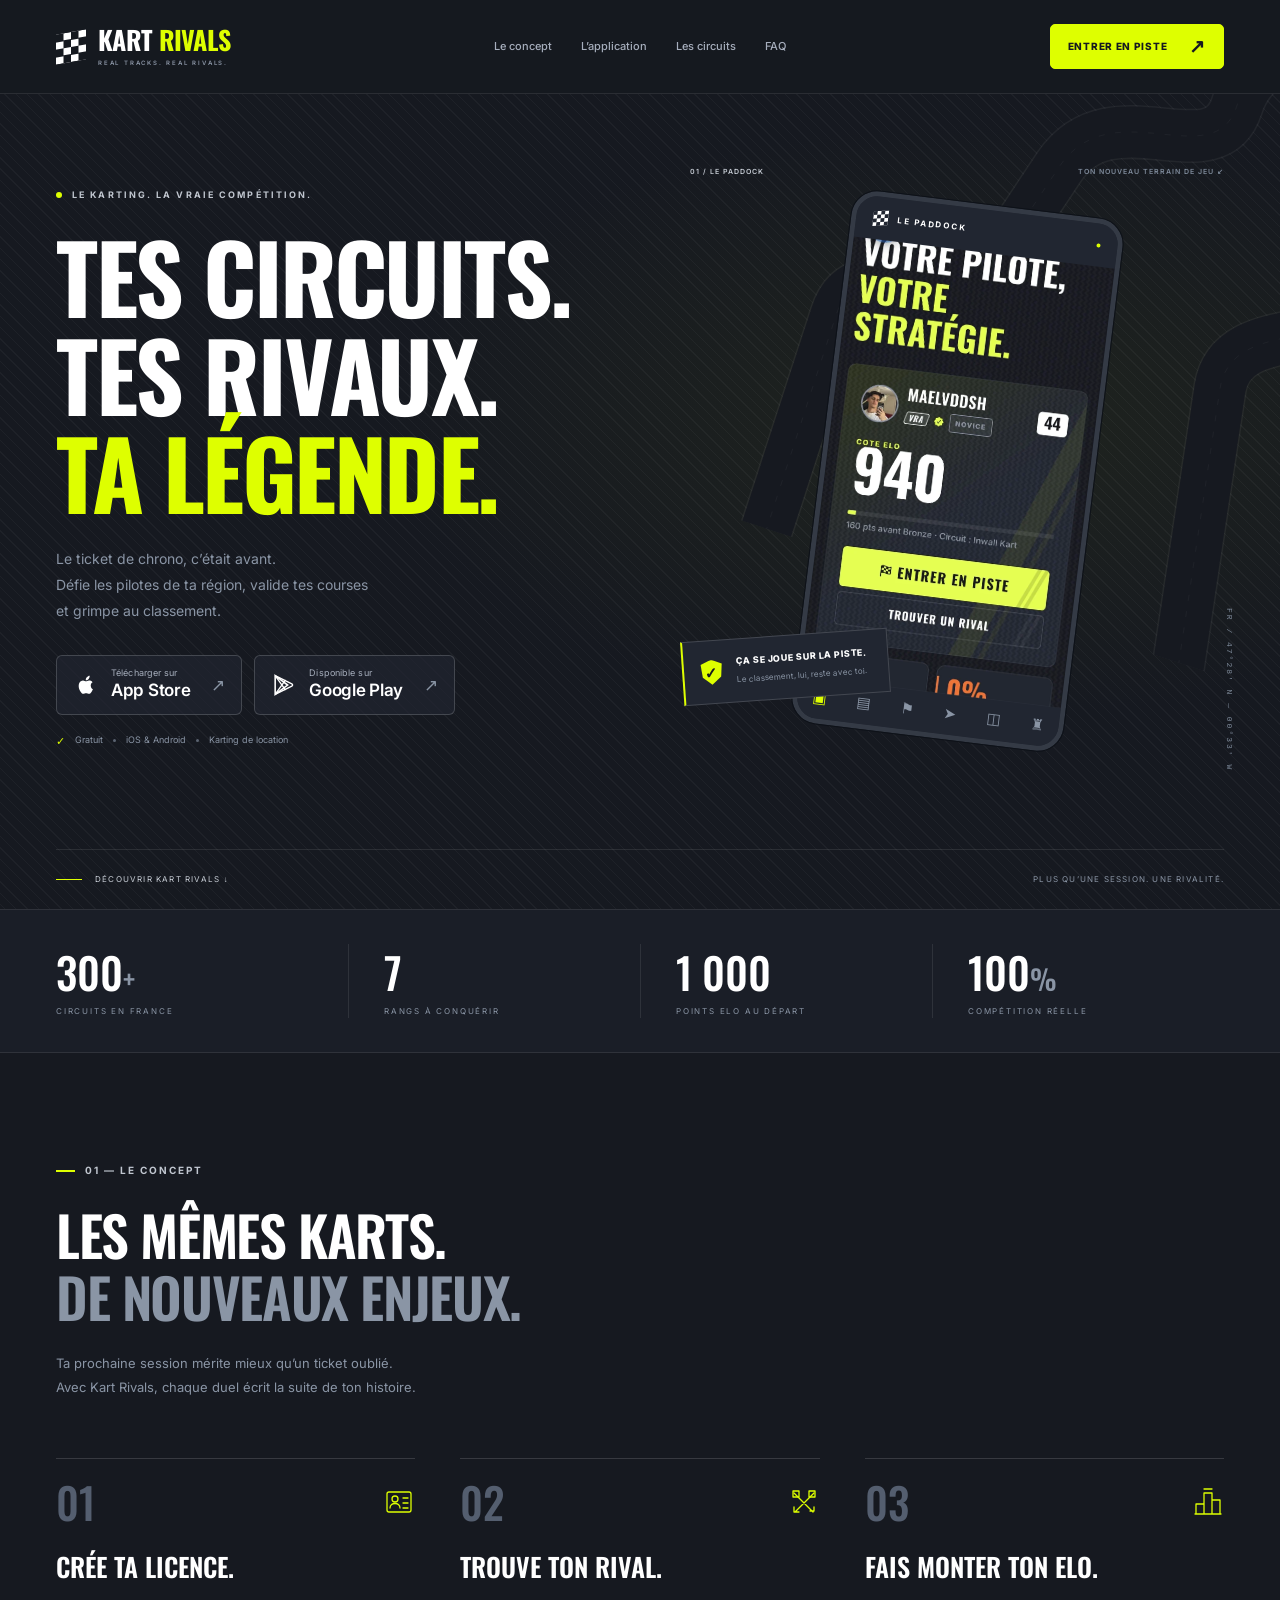
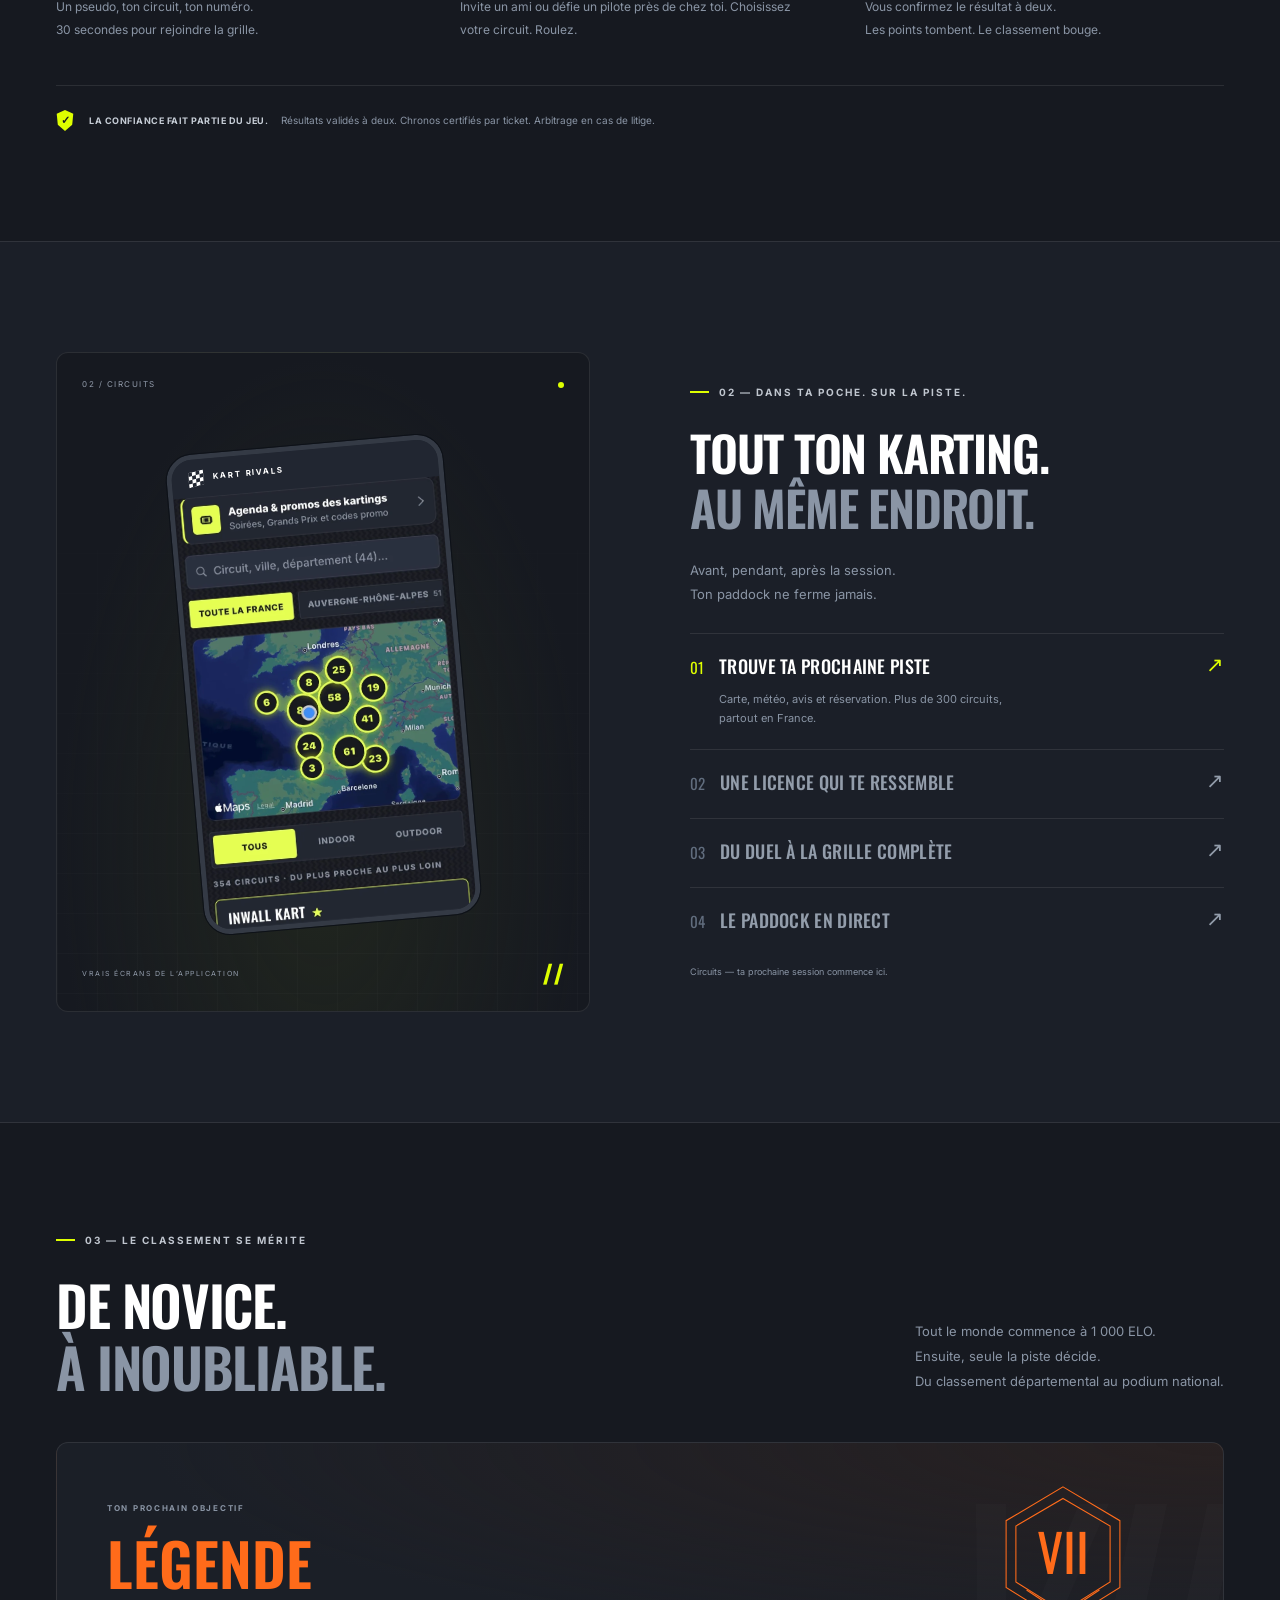
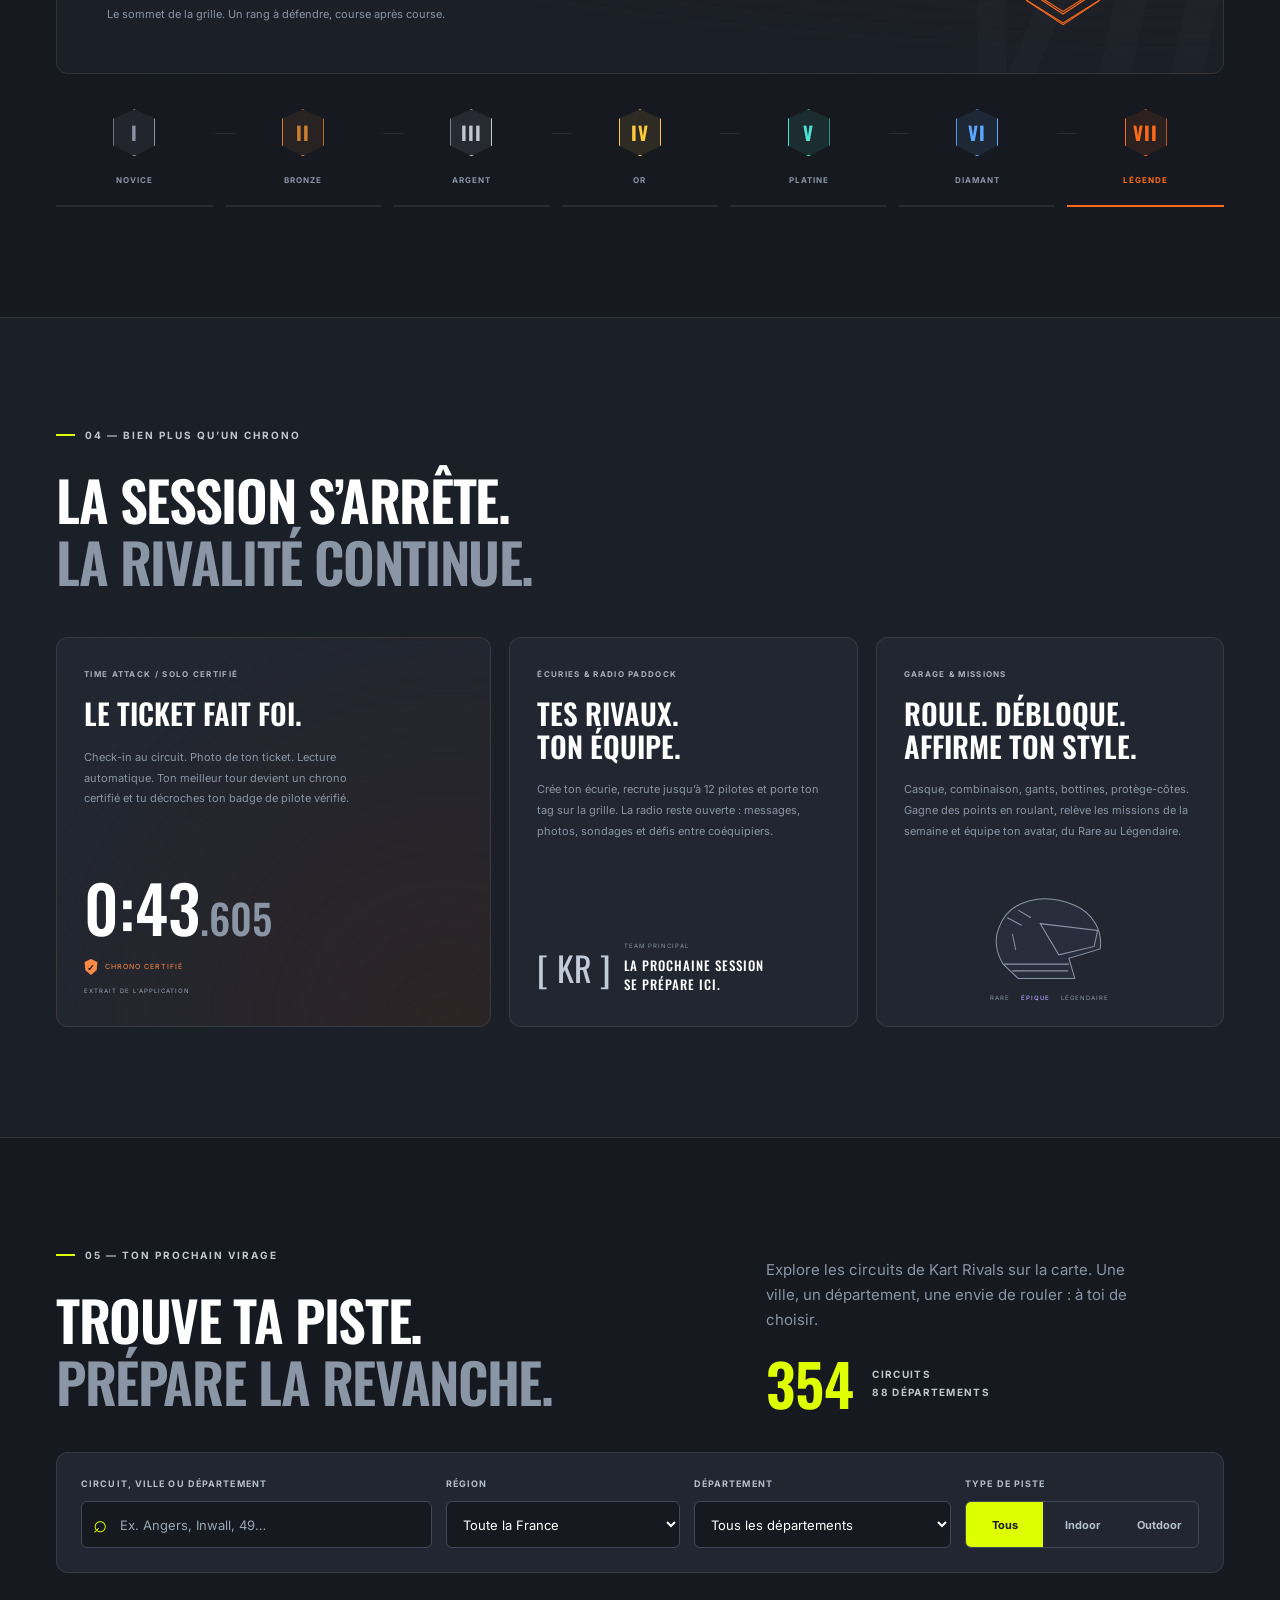
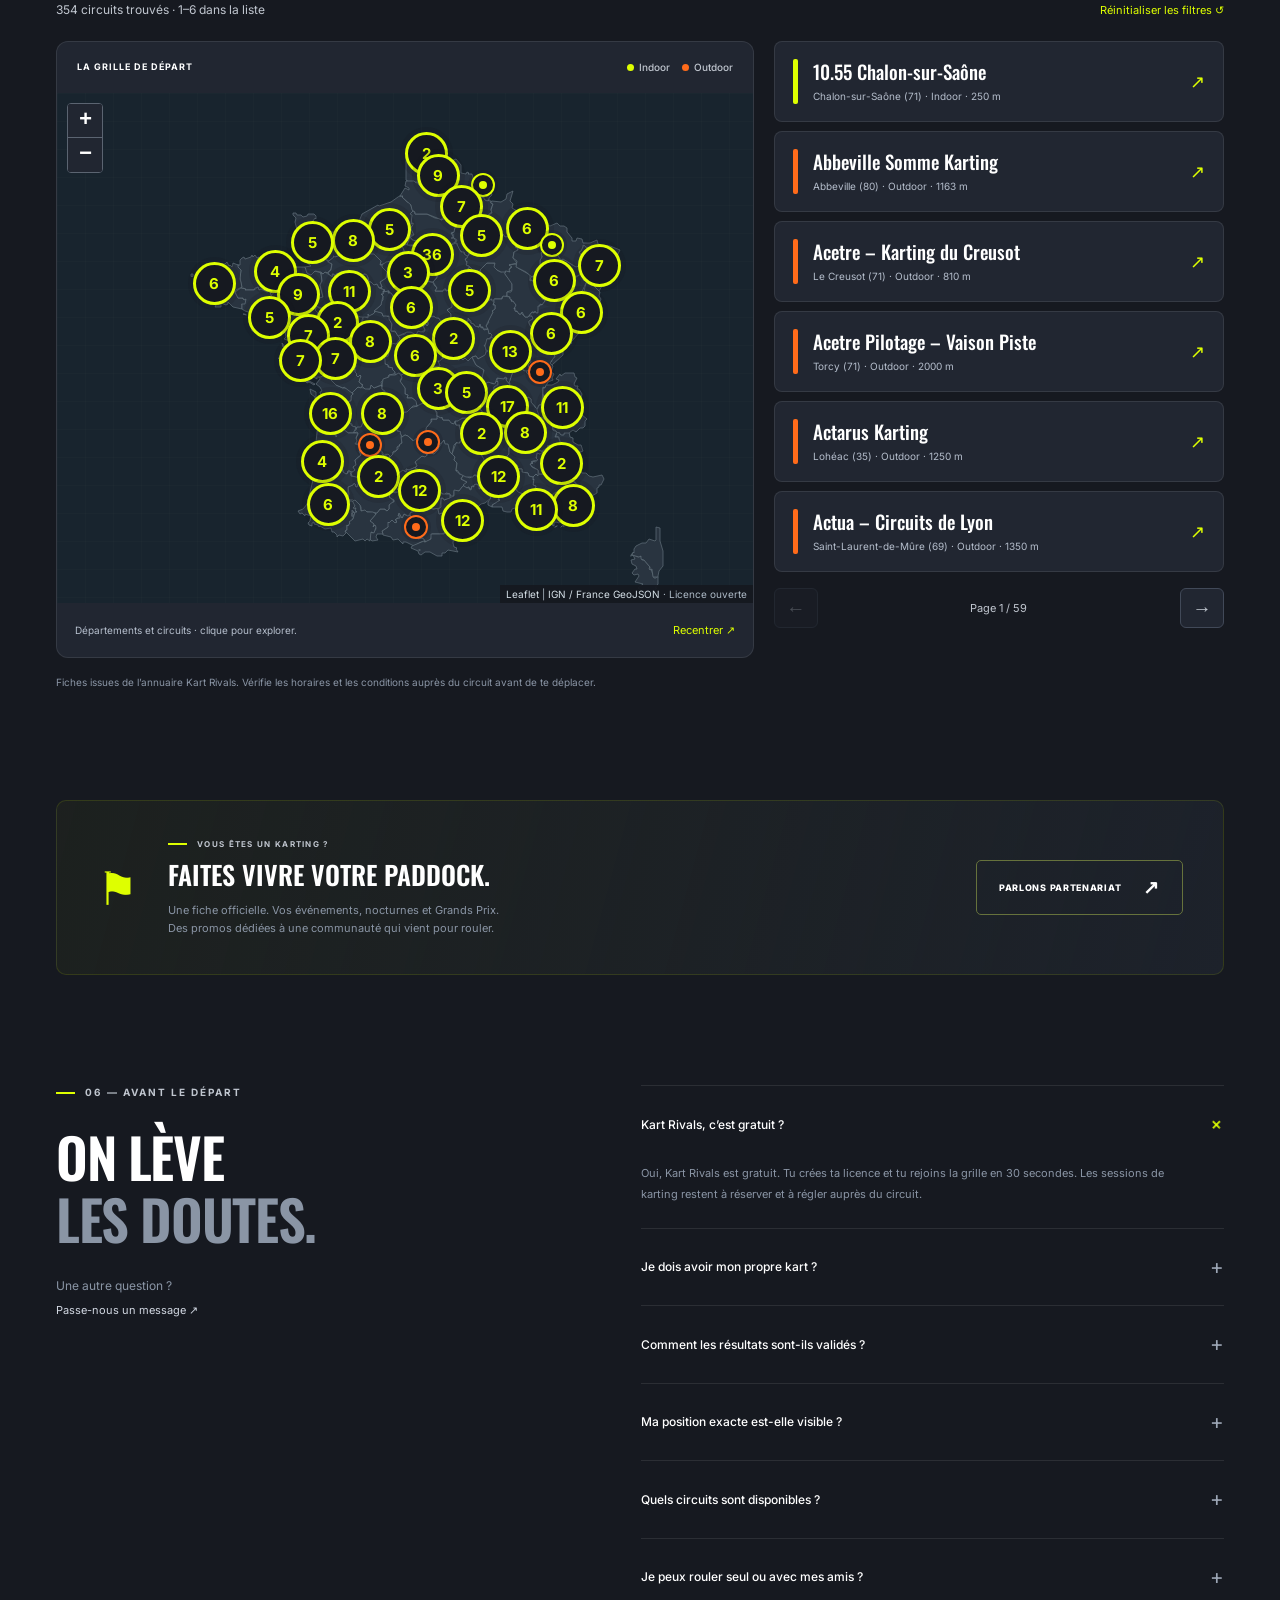
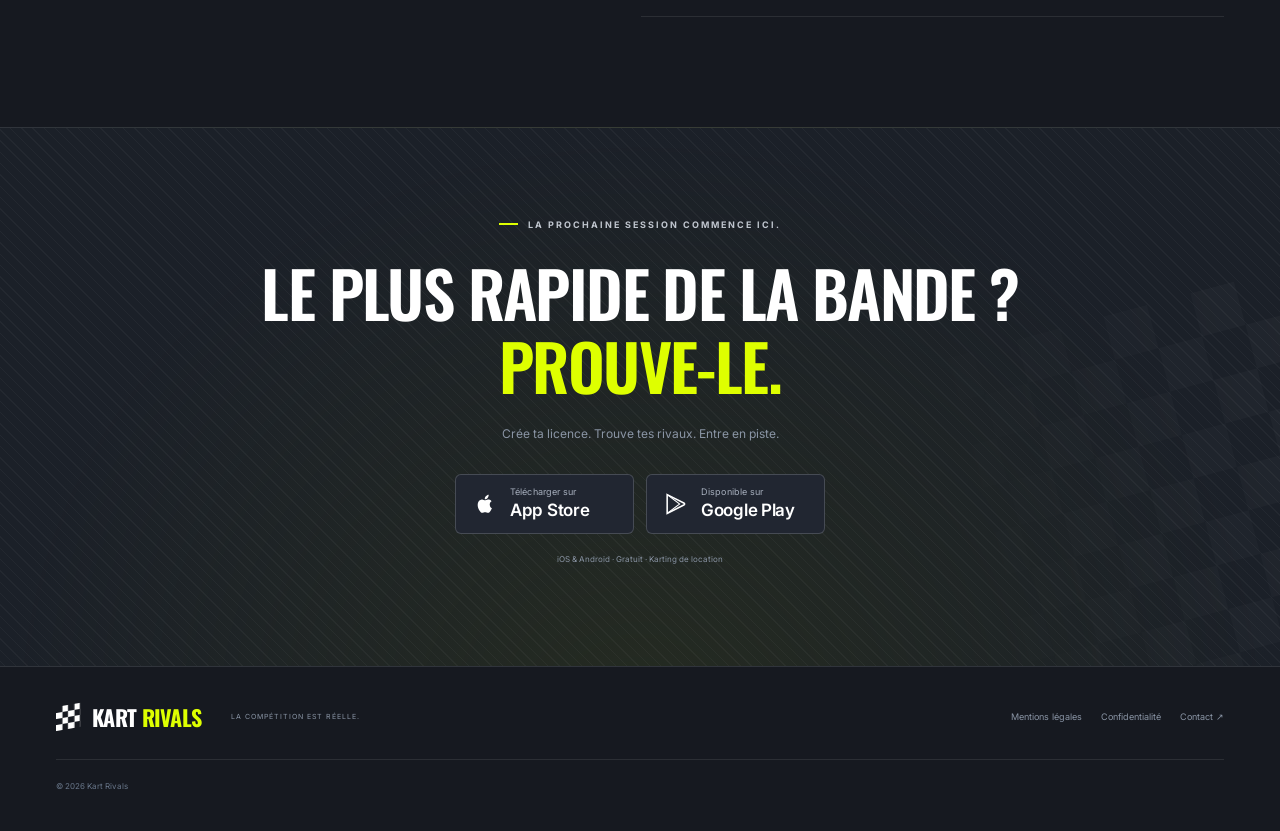
==== public/index.html @ 9b2b43a9 "Add searchable directory and interactive geographic map of 354 app circuits" ====
<!doctype html>
<html lang="fr">
<head>
  <meta charset="utf-8">
  <meta name="viewport" content="width=device-width,initial-scale=1">
  <meta name="theme-color" content="#161920">
  <title>Kart Rivals — Le karting se joue aussi au classement.</title>
  <meta name="description" content="Défie les pilotes de ta région, certifie tes chronos et grimpe au classement ELO. Découvre Kart Rivals, l’application des pilotes de karting amateurs.">
  <link rel="canonical" href="https://kartrivals.fr/">
  <meta property="og:type" content="website">
  <meta property="og:locale" content="fr_FR">
  <meta property="og:title" content="Kart Rivals — Fais compter chaque tour.">
  <meta property="og:description" content="Tes circuits. Tes rivaux. Ton classement. L’application des pilotes de karting amateurs.">
  <meta property="og:url" content="https://kartrivals.fr/">
  <meta property="og:image" content="https://kartrivals.fr/assets/social.jpg">
  <link rel="icon" href="assets/favicon.svg" type="image/svg+xml">
  <link rel="stylesheet" href="assets/style.css">
  <link rel="stylesheet" href="assets/vendor/leaflet.css">
  <link rel="stylesheet" href="assets/vendor/MarkerCluster.css">
  <link rel="stylesheet" href="assets/circuits.css">
  <script src="assets/config.js" defer></script>
  <script src="assets/app.js" defer></script>
  <script src="assets/vendor/leaflet.js" defer></script>
  <script src="assets/vendor/leaflet.markercluster.js" defer></script>
  <script src="assets/circuits-core.js" defer></script>
  <script src="assets/circuits.js" defer></script>
</head>
<body>
<a class="skip" href="#main">Aller au contenu</a>
<header class="header">
  <div class="wrap nav-wrap">
    <a class="brand" href="#" aria-label="Kart Rivals, accueil"><span class="checker" aria-hidden="true"></span><span>KART <b>RIVALS</b><small>REAL TRACKS. REAL RIVALS.</small></span></a>
    <nav class="nav" id="navigation" aria-label="Navigation principale"><a href="#concept">Le concept</a><a href="#application">L’application</a><a href="#circuits">Les circuits</a><a href="#faq">FAQ</a><a class="nav-mobile-download" href="#telecharger">Entrer en piste ↗</a></nav>
    <a class="button small header-cta" href="#telecharger">ENTRER EN PISTE <span aria-hidden="true">↗</span></a>
    <button class="menu-toggle" aria-expanded="false" aria-controls="navigation" aria-label="Ouvrir le menu"><span></span><span></span></button>
  </div>
</header>
<main id="main">
  <section class="hero" aria-labelledby="hero-title">
    <div class="hero-track" aria-hidden="true"><svg viewBox="0 0 1000 900" fill="none"><path d="M120 950V600c0-100 150-40 180-130l42-150c35-120 200-50 200-150 0-130 200-140 220-15l20 200c10 85-160 80-145 180l80 480" stroke="currentColor" stroke-width="72"/><path d="M120 950V600c0-100 150-40 180-130l42-150c35-120 200-50 200-150 0-130 200-140 220-15l20 200c10 85-160 80-145 180l80 480" stroke="#161920" stroke-width="68"/><path d="M120 950V600c0-100 150-40 180-130l42-150c35-120 200-50 200-150 0-130 200-140 220-15l20 200c10 85-160 80-145 180l80 480" stroke="currentColor" stroke-dasharray="8 14"/></svg></div>
    <div class="wrap hero-grid">
      <div class="hero-copy">
        <p class="eyebrow"><span class="live-dot"></span> LE KARTING. LA VRAIE COMPÉTITION.</p>
        <h1 id="hero-title">TES CIRCUITS.<br>TES RIVAUX.<br><span>TA LÉGENDE.</span></h1>
        <p class="hero-description">Le ticket de chrono, c’était avant.<br>Défie les pilotes de ta région, valide tes courses<br class="desktop-break"> et grimpe au classement.</p>
        <div class="store-row"><button class="store" data-store="apple"><svg viewBox="0 0 24 24" aria-hidden="true"><path d="M17 12.4c0-2 1.7-3 1.8-3.1-1-1.5-2.5-1.7-3.1-1.7-1.3-.2-2.5.8-3.2.8s-1.7-.8-2.8-.8c-1.5 0-2.8.9-3.5 2.2-1.5 2.6-.4 6.5 1.1 8.6.7 1 1.5 2.1 2.6 2.1 1-.1 1.4-.7 2.7-.7s1.6.7 2.8.6c1.1 0 1.8-1 2.5-2 .8-1.2 1.2-2.4 1.2-2.4-.1 0-2.1-.8-2.1-3.6ZM15 6.2c.6-.8 1.1-1.9 1-3-.9 0-2 .6-2.7 1.4-.6.7-1.2 1.8-1 2.9 1 .1 2-.5 2.7-1.3Z"/></svg><span><small>Télécharger sur</small><strong>App Store</strong></span><span class="store-arrow" aria-hidden="true">↗</span></button><button class="store" data-store="google"><svg viewBox="0 0 24 24" fill="none" aria-hidden="true"><path d="m4 3 12 9L4 21V3Z" stroke="currentColor" stroke-width="1.5"/><path d="m4 3 16 8c1 .5 1 1.5 0 2L4 21m0-18 10 14m-10 4 10-14" stroke="currentColor" stroke-width="1.3"/></svg><span><small>Disponible sur</small><strong>Google Play</strong></span><span class="store-arrow" aria-hidden="true">↗</span></button></div>
        <p class="hero-note"><span aria-hidden="true">✓</span> Gratuit <i></i> iOS & Android <i></i> Karting de location</p>
      </div>
      <div class="hero-visual">
        <div class="visual-caption"><span>01 / LE PADDOCK</span><span>TON NOUVEAU TERRAIN DE JEU ↙</span></div>
        <div class="phone hero-phone"><div class="phone-top"><span class="checker" aria-hidden="true"></span><span>LE PADDOCK</span><span class="live-dot"></span></div><img src="assets/paddock.webp" width="709" height="1193" alt="Écran Paddock de Kart Rivals : licence pilote, cote ELO et défis." fetchpriority="high"><div class="phone-bottom"><span>▣</span><span>▤</span><span>⚑</span><span>➤</span><span>◫</span><span>♜</span></div></div>
        <div class="floating-label"><span class="verified-icon" aria-hidden="true">✓</span><div>ÇA SE JOUE SUR LA PISTE.<small>Le classement, lui, reste avec toi.</small></div></div>
        <span class="visual-coordinate" aria-hidden="true">FR / 47°28′ N — 00°33′ W</span>
      </div>
    </div>
    <div class="hero-bottom wrap"><a href="#concept"><span class="scroll-line" aria-hidden="true"></span> DÉCOUVRIR KART RIVALS ↓</a><span>PLUS QU’UNE SESSION. UNE RIVALITÉ.</span></div>
  </section>
  <div class="facts"><div class="wrap facts-grid"><div><strong>300<span>+</span></strong><p>CIRCUITS EN FRANCE</p></div><div><strong>7</strong><p>RANGS À CONQUÉRIR</p></div><div><strong>1 000</strong><p>POINTS ELO AU DÉPART</p></div><div><strong>100<span>%</span></strong><p>COMPÉTITION RÉELLE</p></div></div></div>
  <section class="section wrap" id="concept">
    <div class="section-intro"><p class="eyebrow">01 — LE CONCEPT</p><h2>LES MÊMES KARTS.<br><span class="muted">DE NOUVEAUX ENJEUX.</span></h2><p>Ta prochaine session mérite mieux qu’un ticket oublié.<br>Avec Kart Rivals, chaque duel écrit la suite de ton histoire.</p></div>
    <div class="steps"><article><div class="step-top"><span>01</span><svg class="icon" viewBox="0 0 32 32" aria-hidden="true"><rect x="4" y="6" width="24" height="20" rx="2"/><circle cx="12" cy="13" r="3"/><path d="M7 22c0-6 10-6 10 0m3-10h5m-5 5h5m-5 5h5"/></svg></div><h3>CRÉE TA LICENCE.</h3><p>Un pseudo, ton circuit, ton numéro.<br>30 secondes pour rejoindre la grille.</p></article><article><div class="step-top"><span>02</span><svg class="icon" viewBox="0 0 32 32" aria-hidden="true"><path d="m6 7 19 19m-3-1h4v-4M26 7 7 26m-1-5v5h5"/><path d="M5 5h6v6H5zm16 0h6v6h-6z"/></svg></div><h3>TROUVE TON RIVAL.</h3><p>Invite un ami ou défie un pilote près de chez toi. Choisissez votre circuit. Roulez.</p></article><article><div class="step-top"><span>03</span><svg class="icon" viewBox="0 0 32 32" aria-hidden="true"><path d="M4 28V18h8v10m0 0V7h8v21m0 0V14h8v14M3 28h26M12 3h8"/></svg></div><h3>FAIS MONTER TON ELO.</h3><p>Vous confirmez le résultat à deux.<br>Les points tombent. Le classement bouge.</p></article></div>
    <div class="fairplay"><span class="verified-icon" aria-hidden="true">✓</span><p><strong>LA CONFIANCE FAIT PARTIE DU JEU.</strong> Résultats validés à deux. Chronos certifiés par ticket. Arbitrage en cas de litige.</p></div>
  </section>
  <section class="app-section section" id="application">
    <div class="wrap app-grid">
      <div class="app-stage"><div class="stage-grid" aria-hidden="true"></div><div class="stage-heading"><span id="screen-number">02 / CIRCUITS</span><span class="live-dot"></span></div><div class="phone showcase-phone"><div class="phone-top"><span class="checker" aria-hidden="true"></span><span>KART RIVALS</span></div><img id="app-screen" src="assets/circuits.webp" width="709" height="1112" alt="Carte et annuaire des circuits de karting dans l’application Kart Rivals." loading="lazy"></div><div class="stage-foot"><span>VRAIS ÉCRANS DE L’APPLICATION</span><span aria-hidden="true">//</span></div></div>
      <div class="app-copy"><p class="eyebrow">02 — DANS TA POCHE. SUR LA PISTE.</p><h2>TOUT TON KARTING.<br><span class="muted">AU MÊME ENDROIT.</span></h2><p class="section-description">Avant, pendant, après la session.<br>Ton paddock ne ferme jamais.</p><div class="screen-tabs" role="tablist" aria-label="Découvrir les écrans de l’application" aria-orientation="vertical"><button class="screen-tab active" id="tab-circuits" role="tab" aria-selected="true" aria-controls="screen-panel" data-screen="circuits"><span class="tab-num">01</span><span><strong>TROUVE TA PROCHAINE PISTE</strong><small>Carte, météo, avis et réservation. Plus de 300 circuits, partout en France.</small></span><span class="tab-arrow" aria-hidden="true">↗</span></button><button class="screen-tab" id="tab-paddock" role="tab" aria-selected="false" aria-controls="screen-panel" tabindex="-1" data-screen="paddock"><span class="tab-num">02</span><span><strong>UNE LICENCE QUI TE RESSEMBLE</strong><small>Ton ELO, tes badges, tes records et l’historique de tes rivalités.</small></span><span class="tab-arrow" aria-hidden="true">↗</span></button><button class="screen-tab" id="tab-defis" role="tab" aria-selected="false" aria-controls="screen-panel" tabindex="-1" data-screen="defis"><span class="tab-num">03</span><span><strong>DU DUEL À LA GRILLE COMPLÈTE</strong><small>Un contre un, courses entre amis ou Time Attack solo. À toi de jouer.</small></span><span class="tab-arrow" aria-hidden="true">↗</span></button><button class="screen-tab" id="tab-actu" role="tab" aria-selected="false" aria-controls="screen-panel" tabindex="-1" data-screen="actu"><span class="tab-num">04</span><span><strong>LE PADDOCK EN DIRECT</strong><small>Partage ton meilleur tour. Réagis aux exploits. Prépare la revanche.</small></span><span class="tab-arrow" aria-hidden="true">↗</span></button></div><div id="screen-panel" role="tabpanel" aria-labelledby="tab-circuits"><p id="screen-description" class="screen-description" aria-live="polite">Circuits — ta prochaine session commence ici.</p></div></div>
    </div>
  </section>
  <section class="section wrap ranks-section" id="rangs"><div class="section-intro rank-intro"><div><p class="eyebrow">03 — LE CLASSEMENT SE MÉRITE</p><h2>DE NOVICE.<br><span class="muted">À INOUBLIABLE.</span></h2></div><p>Tout le monde commence à 1 000 ELO.<br>Ensuite, seule la piste décide.<br>Du classement départemental au podium national.</p></div><div class="rank-display"><div><span class="micro">TON PROCHAIN OBJECTIF</span><h3 id="rank-title" aria-live="polite">LÉGENDE</h3><p id="rank-description">Le sommet de la grille. Un rang à défendre, course après course.</p></div><div class="rank-emblem" id="rank-emblem" aria-hidden="true"><span>VII</span><svg viewBox="0 0 180 180"><path d="m90 10 64 38v75l-64 40-64-40V48Z"/><path d="m90 23 53 31v63l-53 33-53-33V54Z"/><path d="m49 126 41 27 41-27M49 138l41 27 41-27"/></svg></div><span class="rank-watermark" aria-hidden="true">VII</span></div><div class="rank-rail" aria-label="Explorer les sept rangs"><button data-rank="0" style="--rank:#8A93A3" aria-pressed="false"><span>I</span>NOVICE</button><button data-rank="1" style="--rank:#CD7F32" aria-pressed="false"><span>II</span>BRONZE</button><button data-rank="2" style="--rank:#C0C7D1" aria-pressed="false"><span>III</span>ARGENT</button><button data-rank="3" style="--rank:#FFC83D" aria-pressed="false"><span>IV</span>OR</button><button data-rank="4" style="--rank:#4FE3D6" aria-pressed="false"><span>V</span>PLATINE</button><button data-rank="5" style="--rank:#5AA9FF" aria-pressed="false"><span>VI</span>DIAMANT</button><button class="selected" data-rank="6" style="--rank:#FF6B1A" aria-pressed="true"><span>VII</span>LÉGENDE</button></div></section>
  <section class="section extras-section"><div class="wrap"><div class="section-intro"><p class="eyebrow">04 — BIEN PLUS QU’UN CHRONO</p><h2>LA SESSION S’ARRÊTE.<br><span class="muted">LA RIVALITÉ CONTINUE.</span></h2></div><div class="extras-grid"><article class="feature feature-time"><p class="micro">TIME ATTACK / SOLO CERTIFIÉ</p><h3>LE TICKET FAIT FOI.</h3><p>Check-in au circuit. Photo de ton ticket. Lecture automatique. Ton meilleur tour devient un chrono certifié et tu décroches ton badge de pilote vérifié.</p><div class="chrono"><span>0:43<span>.605</span></span><small><span class="verified-icon" aria-hidden="true">✓</span> CHRONO CERTIFIÉ <i>EXTRAIT DE L’APPLICATION</i></small></div></article><article class="feature feature-team"><p class="micro">ÉCURIES & RADIO PADDOCK</p><h3>TES RIVAUX.<br>TON ÉQUIPE.</h3><p>Crée ton écurie, recrute jusqu’à 12 pilotes et porte ton tag sur la grille. La radio reste ouverte : messages, photos, sondages et défis entre coéquipiers.</p><div class="team-art" aria-hidden="true"><span>[ KR ]</span><div><i>TEAM PRINCIPAL</i><b>LA PROCHAINE SESSION<br>SE PRÉPARE ICI.</b></div></div></article><article class="feature feature-garage"><p class="micro">GARAGE & MISSIONS</p><h3>ROULE. DÉBLOQUE.<br>AFFIRME TON STYLE.</h3><p>Casque, combinaison, gants, bottines, protège-côtes. Gagne des points en roulant, relève les missions de la semaine et équipe ton avatar, du Rare au Légendaire.</p><div class="gear-art" aria-hidden="true"><svg viewBox="0 0 160 120"><path d="M25 88c-8-13-11-30-5-43C32 11 73 3 109 18c24 10 34 32 31 52l-37 11 7 24H43L25 88Z"/><path d="m69 40 68 8-4 19-42 10-22-37ZM26 88h77M36 96h66"/><path d="m43 24 15 9m-28 0 17 9M40 71l-4-19"/></svg><span>RARE <b>ÉPIQUE</b> LÉGENDAIRE</span></div></article></div></div></section>
  <section class="section wrap circuit-directory" id="circuits" aria-labelledby="directory-title">
    <div class="directory-heading"><div><p class="eyebrow">05 — TON PROCHAIN VIRAGE</p><h2 id="directory-title">TROUVE TA PISTE.<br><span class="muted">PRÉPARE LA REVANCHE.</span></h2></div><div class="directory-intro"><p>Explore les circuits de Kart Rivals sur la carte. Une ville, un département, une envie de rouler : à toi de choisir.</p><div class="directory-stat"><strong>354</strong><span>CIRCUITS<br>88 DÉPARTEMENTS</span></div></div></div>
    <form class="directory-filters" id="circuit-filters" role="search" aria-label="Rechercher un circuit">
      <div class="circuit-search"><label for="circuit-query">CIRCUIT, VILLE OU DÉPARTEMENT</label><div><span aria-hidden="true">⌕</span><input id="circuit-query" type="search" placeholder="Ex. Angers, Inwall, 49…" autocomplete="off" maxlength="100"></div></div>
      <div><label for="circuit-region">RÉGION</label><select id="circuit-region"><option value="">Toute la France</option></select></div>
      <div><label for="circuit-department">DÉPARTEMENT</label><select id="circuit-department"><option value="">Tous les départements</option></select></div>
      <fieldset class="circuit-types"><legend>TYPE DE PISTE</legend><div><label><input type="radio" name="circuit-type" value="all" checked><span>Tous</span></label><label><input type="radio" name="circuit-type" value="indoor"><span>Indoor</span></label><label><input type="radio" name="circuit-type" value="outdoor"><span>Outdoor</span></label></div></fieldset>
    </form>
    <div class="directory-toolbar"><p id="circuit-count" role="status" aria-live="polite">Chargement des circuits…</p><button id="circuit-reset" type="button">Réinitialiser les filtres ↺</button></div>
    <div class="directory-grid">
      <div class="directory-map-card"><div class="directory-map-top"><span>LA GRILLE DE DÉPART</span><div class="circuit-legend"><span><i></i> Indoor</span><span><i></i> Outdoor</span></div></div><div id="circuit-map" aria-label="Carte interactive des circuits de karting"></div><p id="map-status" class="map-status" role="status" hidden></p><div class="directory-map-footer"><span>Départements et circuits · clique pour explorer.</span><button id="map-fit" type="button">Recentrer ↗</button></div></div>
      <div class="directory-results" aria-label="Résultats de recherche"><div id="circuit-list"></div><div id="circuit-error" class="circuit-empty" hidden><h3>LE DÉPART EST RETARDÉ.</h3><p>Impossible de charger les circuits. Réessaie dans un instant.</p><button id="circuit-retry" type="button">Réessayer ↻</button></div><nav id="circuit-pagination" class="circuit-pagination" aria-label="Pages des circuits" hidden><button id="circuits-previous" type="button" aria-label="Page précédente">←</button><span id="circuits-page"></span><button id="circuits-next" type="button" aria-label="Page suivante">→</button></nav></div>
    </div>
    <p class="directory-source">Fiches issues de l’annuaire Kart Rivals. Vérifie les horaires et les conditions auprès du circuit avant de te déplacer.</p>
    <noscript><p>Active JavaScript pour rechercher les circuits et utiliser la carte interactive.</p></noscript>
  </section>
  <section class="wrap partner-section" id="kartings"><div class="partner-icon" aria-hidden="true">⚑</div><div><p class="eyebrow">VOUS ÊTES UN KARTING ?</p><h2>FAITES VIVRE VOTRE PADDOCK.</h2><p>Une fiche officielle. Vos événements, nocturnes et Grands Prix.<br>Des promos dédiées à une communauté qui vient pour rouler.</p></div><a class="button outline" href="mailto:contact@kartrivals.fr?subject=Kart%20Rivals%20%E2%80%94%20Espace%20karting">PARLONS PARTENARIAT <span aria-hidden="true">↗</span></a></section>
  <section class="section wrap faq-section" id="faq"><div><p class="eyebrow">06 — AVANT LE DÉPART</p><h2>ON LÈVE<br><span class="muted">LES DOUTES.</span></h2><p>Une autre question ?<br><a class="text-link" href="mailto:contact@kartrivals.fr">Passe-nous un message ↗</a></p></div><div class="faqs"><details open><summary>Kart Rivals, c’est gratuit ?<span aria-hidden="true">+</span></summary><p>Oui, Kart Rivals est gratuit. Tu crées ta licence et tu rejoins la grille en 30 secondes. Les sessions de karting restent à réserver et à régler auprès du circuit.</p></details><details><summary>Je dois avoir mon propre kart ?<span aria-hidden="true">+</span></summary><p>Non. Kart Rivals est pensé pour le karting de location, indoor comme outdoor. Viens avec ton envie de rouler : le circuit fournit le kart.</p></details><details><summary>Comment les résultats sont-ils validés ?<span aria-hidden="true">+</span></summary><p>Le résultat d’un défi doit être confirmé par les deux pilotes avant le calcul de l’ELO. En Time Attack, une photo du ticket de chronométrage permet de certifier le chrono après vérification automatique. Un litige peut être signalé à l’équipe.</p></details><details><summary>Ma position exacte est-elle visible ?<span aria-hidden="true">+</span></summary><p>Non. La découverte des pilotes utilise une position approximative, à environ un kilomètre. Ta position exacte n’est jamais affichée aux autres pilotes.</p></details><details><summary>Quels circuits sont disponibles ?<span aria-hidden="true">+</span></summary><p>L’annuaire référence plus de 300 circuits en France métropolitaine. Dans l’application, filtre par région et département, puis retrouve les infos pratiques, les avis, la météo et les records du circuit.</p></details><details><summary>Je peux rouler seul ou avec mes amis ?<span aria-hidden="true">+</span></summary><p>Les deux. Lance un Time Attack solo, défie un ami ou organise une course à plusieurs. Tu peux aussi annoncer une session ouverte de 2 à 8 places pour rencontrer d’autres pilotes.</p></details></div></section>
  <section class="download-section" id="telecharger"><div class="wrap"><p class="eyebrow">LA PROCHAINE SESSION COMMENCE ICI.</p><h2>LE PLUS RAPIDE DE LA BANDE ?<br><span>PROUVE-LE.</span></h2><p>Crée ta licence. Trouve tes rivaux. Entre en piste.</p><div class="store-row"><button class="store" data-store="apple"><svg viewBox="0 0 24 24" aria-hidden="true"><path d="M17 12.4c0-2 1.7-3 1.8-3.1-1-1.5-2.5-1.7-3.1-1.7-1.3-.2-2.5.8-3.2.8s-1.7-.8-2.8-.8c-1.5 0-2.8.9-3.5 2.2-1.5 2.6-.4 6.5 1.1 8.6.7 1 1.5 2.1 2.6 2.1 1-.1 1.4-.7 2.7-.7s1.6.7 2.8.6c1.1 0 1.8-1 2.5-2 .8-1.2 1.2-2.4 1.2-2.4-.1 0-2.1-.8-2.1-3.6ZM15 6.2c.6-.8 1.1-1.9 1-3-.9 0-2 .6-2.7 1.4-.6.7-1.2 1.8-1 2.9 1 .1 2-.5 2.7-1.3Z"/></svg><span><small>Télécharger sur</small><strong>App Store</strong></span></button><button class="store" data-store="google"><svg viewBox="0 0 24 24" fill="none" aria-hidden="true"><path d="m4 3 16 8c1 .5 1 1.5 0 2L4 21V3Z" stroke="currentColor" stroke-width="1.5"/><path d="m4 3 12 9L4 21" stroke="currentColor"/></svg><span><small>Disponible sur</small><strong>Google Play</strong></span></button></div><small class="download-note">iOS & Android · Gratuit · Karting de location</small></div><div class="finish-checker" aria-hidden="true"></div></section>
</main>
<footer class="footer wrap"><a class="brand" href="#" aria-label="Kart Rivals, retour en haut"><span class="checker" aria-hidden="true"></span><span>KART <b>RIVALS</b></span></a><p>LA COMPÉTITION EST RÉELLE.</p><div><button data-dialog="legal">Mentions légales</button><button data-dialog="privacy">Confidentialité</button><a href="mailto:contact@kartrivals.fr">Contact ↗</a></div><small>© <span id="year">2026</span> Kart Rivals</small></footer>
<dialog id="store-dialog" class="dialog"><button class="dialog-close" aria-label="Fermer">×</button><span class="checker" aria-hidden="true"></span><p class="eyebrow">BIENTÔT SUR LA GRILLE</p><h2 id="store-title">RESTE DANS LA COURSE.</h2><p id="store-message">Les liens officiels de téléchargement seront disponibles ici prochainement.</p><a class="button" href="mailto:contact@kartrivals.fr?subject=Kart%20Rivals%20%E2%80%94%20Disponibilit%C3%A9%20de%20l%E2%80%99application">NOUS CONTACTER <span aria-hidden="true">↗</span></a></dialog>
<dialog id="circuit-dialog" class="dialog circuit-dialog" aria-labelledby="circuit-detail-title"><button class="dialog-close" aria-label="Fermer">×</button><div id="circuit-detail"></div></dialog>
<dialog id="legal-dialog" class="dialog legal-dialog"><button class="dialog-close" aria-label="Fermer">×</button><p class="eyebrow">KART RIVALS</p><h2>MENTIONS LÉGALES</h2><p>Site de présentation du projet Kart Rivals.</p><h3>Contact</h3><p><a href="mailto:contact@kartrivals.fr">contact@kartrivals.fr</a></p><h3>Hébergement</h3><p>IONOS — <a href="https://www.ionos.fr" target="_blank" rel="noopener noreferrer">www.ionos.fr</a></p><h3>Informations de publication</h3><p>Les informations légales complètes de l’éditeur et du responsable de publication sont en cours de renseignement.</p><h3>Application mobile</h3><p>Les écrans présentent l’application Kart Rivals. Les conditions d’utilisation et la politique de confidentialité de l’application seront communiquées séparément.</p></dialog>
<dialog id="privacy-dialog" class="dialog legal-dialog"><button class="dialog-close" aria-label="Fermer">×</button><p class="eyebrow">KART RIVALS</p><h2>CONFIDENTIALITÉ</h2><p>Cette notice concerne uniquement le site vitrine kartrivals.fr.</p><h3>Navigation sur ce site</h3><p>Le site n’utilise ni outil de mesure d’audience, ni cookie publicitaire, ni formulaire de collecte. Les choix d’affichage ne sont pas enregistrés sur ton appareil. Les polices, images et contours géographiques de la carte sont servis avec le site. La recherche de circuits est effectuée dans ton navigateur et aucune position GPS ne t’est demandée. Un clic sur Itinéraire ou sur le site d’un circuit ouvre un service externe, soumis à sa propre politique de confidentialité.</p><h3>Hébergement et contact</h3><p>L’hébergeur peut traiter des journaux techniques nécessaires au fonctionnement et à la sécurité du site, notamment l’adresse IP et les requêtes. Un clic sur un lien de contact ouvre ta messagerie ; les informations que tu envoies servent à répondre à ta demande.</p><h3>Application Kart Rivals</h3><p>Les comptes, la géolocalisation, les chronos et les fonctionnalités sociales de l’application relèvent d’une politique distincte, à consulter dans l’application. Ce site vitrine n’accède pas à ces données.</p><p>Pour toute question : <a href="mailto:contact@kartrivals.fr">contact@kartrivals.fr</a>.</p></dialog>
<noscript><p class="noscript">Pour obtenir les liens de l’application, contacte <a href="mailto:contact@kartrivals.fr">contact@kartrivals.fr</a>. Les informations du site restent consultables sans JavaScript.</p></noscript>
</body>
</html>
---- public/assets/style.css ----
@font-face{font-family:Inter;src:url('inter.ttf') format('truetype');font-style:normal;font-weight:100 900;font-display:swap}@font-face{font-family:Oswald;src:url('oswald.ttf') format('truetype');font-style:normal;font-weight:200 700;font-display:swap}
:root{--bg:#161920;--card:#212631;--element:#2a3040;--volt:#deff00;--text:#fff;--muted:#8a95a5;--line:rgba(255,255,255,.09);--display:Oswald,'Arial Narrow',Impact,sans-serif;--body:Inter,Arial,sans-serif;--rank-color:#ff6b1a;color-scheme:dark}*{box-sizing:border-box}html{scroll-behavior:smooth;scroll-padding-top:100px}body{margin:0;background:var(--bg);color:var(--text);font-family:var(--body);font-size:15px;line-height:1.65;-webkit-font-smoothing:antialiased}body:has(dialog[open]){overflow:hidden}button,a,input,select,summary{-webkit-tap-highlight-color:transparent}button,select{font:inherit}button,a{touch-action:manipulation}button{cursor:pointer}a{color:inherit;text-decoration:none}button{color:inherit}button:focus-visible,a:focus-visible,summary:focus-visible,select:focus-visible{outline:2px solid var(--volt);outline-offset:5px}::selection{background:var(--volt);color:var(--bg)}.wrap{width:min(1240px,calc(100% - 112px));margin-inline:auto}.section{padding-block:110px}h1,h2,h3,p{margin:0}h1,h2,h3{font-family:var(--display);font-weight:600;line-height:1.13;letter-spacing:-.025em}h2{font-size:clamp(38px,4.3vw,62px)}h3{font-size:25px;letter-spacing:0}p{color:var(--muted)}.muted{color:var(--muted)}.eyebrow,.micro{font-size:10px;font-weight:700;letter-spacing:2px;line-height:1.5;color:#c0c6cf}.eyebrow{display:flex;align-items:center;gap:10px;margin-bottom:25px}.eyebrow:before{content:'';display:inline-block;width:19px;height:2px;background:var(--volt);flex:none}.eyebrow:has(.live-dot):before{display:none}.micro{font-size:9px;letter-spacing:1.7px}.live-dot{width:6px;height:6px;display:inline-block;background:var(--volt);border-radius:50%;flex:none}.button{display:inline-flex;justify-content:center;align-items:center;gap:30px;background:var(--volt);color:var(--bg);padding:17px 22px;border:1px solid var(--volt);border-radius:5px;font-size:11px;font-weight:800;letter-spacing:.7px;line-height:1.5;transition:background .2s,transform .2s}.button span{font-size:19px;line-height:1}.button:hover{background:#efff85;transform:translateY(-2px)}.button.small{font-size:10px;padding:12px 17px;gap:22px}.button.outline{background:transparent;color:#fff;border-color:#66723c}.button.outline:hover{background:var(--volt);color:var(--bg)}.brand{display:flex;align-items:center;gap:12px;font-family:var(--display);font-size:26px;font-weight:700;line-height:1;white-space:nowrap;letter-spacing:-.7px}.brand b{color:var(--volt)}.brand small{display:block;font-family:var(--body);font-size:6px;font-weight:600;letter-spacing:1.8px;color:var(--muted);margin-top:7px}.checker{display:inline-block;flex:none;width:30px;height:30px;background:conic-gradient(#fff 25%,transparent 0 50%,#fff 0 75%,transparent 0) 0 0/15px 15px;transform:skewY(-10deg)}.header{height:94px;position:sticky;top:0;z-index:30;background:rgba(22,25,32,.96);backdrop-filter:blur(18px);border-bottom:1px solid var(--line)}.nav-wrap{height:100%;display:flex;align-items:center;justify-content:space-between;gap:26px}.nav{display:flex;align-items:center;gap:29px}.nav>a{font-size:11px;font-weight:500;color:#a6aebc;transition:color .2s}.nav>a:hover{color:var(--volt)}.nav-mobile-download,.menu-toggle{display:none!important}.skip{position:fixed;left:20px;top:-100px;background:var(--volt);color:var(--bg);z-index:100;padding:10px}.skip:focus{top:10px}.hero{position:relative;overflow:hidden;background:radial-gradient(ellipse at 76% 40%,#2b321c70,transparent 43%)}.hero:before,.download-section:before{content:'';position:absolute;inset:0;pointer-events:none;opacity:.035;background:repeating-linear-gradient(45deg,transparent 0 3px,#fff 3px 4px,transparent 4px 8px)}.hero-grid{position:relative;display:grid;grid-template-columns:1.15fr 1fr;min-height:740px;align-items:center;gap:20px;padding-block:65px 70px}.hero h1{font-size:clamp(68px,7.4vw,108px);font-weight:700;line-height:1.035;letter-spacing:-2.5px}.hero h1>span{color:var(--volt)}.hero .eyebrow{font-size:9px;letter-spacing:2.1px;margin-bottom:24px}.hero-description{font-size:14px;line-height:1.85;margin-top:26px;max-width:430px}.store-row{display:flex;flex-wrap:wrap;gap:12px;margin-top:31px}.store{display:flex;align-items:center;gap:13px;min-height:60px;padding:10px 16px;background:#212631b3;border:1px solid #ffffff2b;border-radius:6px;text-align:left;transition:border-color .2s,background .2s,transform .2s}.store:hover{border-color:var(--volt);background:#2a3040;transform:translateY(-2px)}.store>svg{width:25px;height:28px;flex:none;fill:currentColor}.store>svg[fill=none]{fill:none}.store small{display:block;font-size:9px;letter-spacing:.1px;line-height:1.5;color:#a6aebc}.store strong{display:block;font-size:17px;font-weight:600;line-height:1.4;letter-spacing:-.3px}.store-arrow{font-size:17px;color:#8a95a5;margin-left:8px}.store-symbol{font-size:27px;line-height:1}.hero-note{display:flex;align-items:center;gap:10px;font-size:9px;margin-top:17px}.hero-note>span{color:var(--volt);font-size:11px}.hero-note i{width:3px;height:3px;background:#5b6371;border-radius:50%}.hero-track{position:absolute;width:750px;height:850px;top:-140px;right:-210px;color:#ffffff0d;transform:rotate(18deg);pointer-events:none}.hero-visual{height:620px;position:relative;display:flex;align-items:center;justify-content:center;padding:33px 10px 40px}.visual-caption{position:absolute;left:0;right:0;top:7px;display:flex;justify-content:space-between;font-size:7px;letter-spacing:1px;font-weight:600;color:#7e8a9a}.visual-caption>span:first-child{color:#c5cbd3}.phone{width:267px;border:5px solid #343a45;border-radius:26px;background:var(--card);overflow:hidden;position:relative;outline:1px solid #0d1118}.phone img{display:block;width:100%;height:auto}.hero-phone{width:273px;transform:rotate(7deg);margin-top:10px}.phone-top{height:43px;background:#212631;display:flex;align-items:center;justify-content:space-between;gap:9px;padding:0 17px;font-size:8px;letter-spacing:1.8px;font-weight:700}.phone-top .checker{width:15px;height:15px;background-size:7.5px 7.5px}.phone-top>span:nth-child(2){margin-right:auto}.phone-top .live-dot{width:4px;height:4px}.phone-bottom{height:40px;display:flex;align-items:center;justify-content:space-around;color:#8a95a5;background:#212631;font-size:15px}.phone-bottom>span:first-child{color:var(--volt)}.floating-label{position:absolute;bottom:80px;left:-8px;display:flex;gap:13px;align-items:center;padding:15px 21px 15px 16px;background:#212631;border:1px solid #ffffff26;border-left:2px solid var(--volt);transform:rotate(-4deg);font-size:9px;font-weight:800;letter-spacing:.5px}.floating-label small{display:block;font-size:8px;font-weight:400;color:var(--muted);margin-top:4px;letter-spacing:0}.verified-icon{height:25px;width:23px;display:inline-grid;place-items:center;flex:none;clip-path:polygon(50% 0,96% 18%,90% 70%,50% 100%,10% 70%,4% 18%);background:var(--volt);color:var(--bg);font-weight:800;font-size:15px;line-height:1}.visual-coordinate{position:absolute;right:-12px;bottom:8px;font-family:monospace;font-size:8px;letter-spacing:2px;color:#7e8a9a;writing-mode:vertical-rl}.hero-bottom{position:relative;display:flex;justify-content:space-between;align-items:center;border-top:1px solid var(--line);padding-block:23px;font-size:8px;letter-spacing:1.2px;color:var(--muted)}.hero-bottom a{display:flex;align-items:center;gap:13px;color:#c8ced6}.scroll-line{width:26px;height:1px;background:var(--volt)}.facts{border-block:1px solid var(--line);background:#1a1e27}.facts-grid{display:grid;grid-template-columns:repeat(4,1fr);padding-block:34px}.facts-grid>div{border-left:1px solid var(--line);padding-left:35px}.facts-grid>div:first-child{border:0;padding-left:0}.facts strong{font-family:var(--display);font-size:43px;font-weight:500;line-height:1.3}.facts strong>span{font-size:28px;color:var(--muted)}.facts p{font-size:8px;letter-spacing:1.8px;margin-top:5px}.section-intro>p:last-child:not(.eyebrow){margin-top:23px;line-height:1.9;font-size:13px}.steps{display:grid;grid-template-columns:repeat(3,1fr);gap:45px;margin-top:58px}.steps article{border-top:1px solid #ffffff24;padding-top:21px}.step-top{display:flex;align-items:center;justify-content:space-between;margin-bottom:29px}.step-top>span{font-family:var(--display);font-size:43px;color:#545e6f;font-weight:500;line-height:1}.icon{height:32px;width:32px;fill:none;stroke:var(--volt);stroke-width:1.3;stroke-linejoin:round;stroke-linecap:round}.steps h3{font-size:26px;margin-bottom:15px}.steps p{font-size:12px;line-height:1.9}.fairplay{display:flex;gap:15px;align-items:center;border-top:1px solid var(--line);margin-top:43px;padding-top:24px}.fairplay .verified-icon{width:18px;height:21px;font-size:11px}.fairplay p{font-size:10px}.fairplay strong{color:#c6cdd6;font-size:9px;letter-spacing:.5px;margin-right:10px}.app-section{background:#1b1f28;border-block:1px solid var(--line)}.app-grid{display:grid;grid-template-columns:1fr 1fr;gap:100px;align-items:center}.app-stage{min-height:660px;position:relative;overflow:hidden;display:flex;align-items:center;justify-content:center;border:1px solid var(--line);border-radius:12px;background:radial-gradient(ellipse at 50% 75%,#2b321c80,transparent 70%),#161920}.stage-grid{position:absolute;inset:0;background:linear-gradient(#ffffff05 1px,transparent 1px),linear-gradient(90deg,#ffffff05 1px,transparent 1px);background-size:40px 40px;mask-image:linear-gradient(transparent,#fff)}.stage-heading,.stage-foot{position:absolute;left:25px;right:25px;display:flex;align-items:center;justify-content:space-between;font-size:8px;letter-spacing:1.5px;color:#929cab}.stage-heading{top:25px}.stage-foot{bottom:25px;font-size:7px}.stage-foot>span:last-child{color:var(--volt);font-size:24px;font-weight:800;line-height:1}.showcase-phone{width:277px;transform:rotate(-5deg);margin:70px 0 65px}.showcase-phone>img{height:433px;object-fit:cover;object-position:top;transition:opacity .15s}.showcase-phone .phone-top{height:38px}.app-copy h2{font-size:clamp(37px,3.8vw,55px)}.section-description{margin-top:23px;font-size:13px;line-height:1.9}.screen-tabs{margin-top:26px}.screen-tab{width:100%;border:0;border-top:1px solid var(--line);padding:20px 0;background:none;display:flex;align-items:flex-start;gap:15px;text-align:left;color:#939dab}.screen-tab .tab-num{font-family:var(--display);font-size:15px;color:#616d7e;margin-top:1px}.screen-tab strong{font-family:var(--display);font-size:18px;letter-spacing:.3px;font-weight:500;line-height:1.4}.screen-tab small{display:none;font-size:11px;color:var(--muted);margin-top:8px;max-width:320px;line-height:1.8}.screen-tab.active{color:#fff}.screen-tab.active .tab-num,.screen-tab.active .tab-arrow{color:var(--volt)}.screen-tab.active small{display:block}.tab-arrow{margin-left:auto;font-size:21px;line-height:1}.screen-description{font-size:9px;margin-top:9px;color:#8a95a5}.rank-intro{display:flex;align-items:flex-end;justify-content:space-between;gap:30px}.rank-intro>p{padding-bottom:4px}.rank-display{--rank-color:#ff6b1a;border:1px solid var(--line);border-radius:12px;margin-top:45px;min-height:225px;background:radial-gradient(ellipse at 100% 0%,#33221c88,transparent 65%),#1b1f27;position:relative;overflow:hidden;display:flex;align-items:center;justify-content:space-between;padding:35px 50px}.rank-display .micro{font-size:8px;color:var(--muted)}.rank-display h3{font-size:59px;color:var(--rank-color);margin-block:12px 8px;transition:color .2s}.rank-display p{font-size:11px;max-width:420px;position:relative;z-index:1}.rank-emblem{position:relative;width:160px;height:160px;color:var(--rank-color);flex:none;margin-right:30px}.rank-emblem svg{position:absolute;inset:0;fill:none;stroke:currentColor;stroke-width:1.2;width:100%;height:100%}.rank-emblem>span{position:absolute;inset:0;display:grid;place-items:center;padding-bottom:15px;font-family:var(--display);font-size:52px}.rank-watermark{position:absolute;font-family:var(--display);font-size:290px;right:-14px;bottom:-80px;line-height:1;color:#ffffff03;transform:skew(-12deg);pointer-events:none}.rank-rail{display:grid;grid-template-columns:repeat(7,1fr);gap:12px;margin-top:25px}.rank-rail button{position:relative;display:flex;flex-direction:column;align-items:center;gap:10px;background:transparent;border:0;border-bottom:2px solid #ffffff14;padding:10px 2px 17px;font-size:8px;font-weight:700;letter-spacing:1px;color:#8a95a5;transition:color .2s,border-color .2s}.rank-rail button:before{content:'';position:absolute;top:34px;left:-10px;width:20px;border-top:1px solid #ffffff14}.rank-rail button:first-child:before{display:none}.rank-rail button>span{font-family:var(--display);font-size:19px;color:var(--rank);border:1px solid currentColor;clip-path:polygon(50% 0,100% 20%,100% 77%,50% 100%,0 77%,0 20%);width:42px;height:47px;display:grid;place-items:center;background:color-mix(in srgb,var(--rank) 10%,var(--bg));margin-bottom:8px;line-height:1}.rank-rail button.selected,.rank-rail button:hover{color:var(--rank);border-color:var(--rank)}.extras-section{background:#1b1f28;border-block:1px solid var(--line)}.extras-grid{display:grid;grid-template-columns:1.25fr 1fr 1fr;gap:18px;margin-top:45px}.feature{padding:30px 27px 0;border:1px solid var(--line);border-radius:12px;position:relative;overflow:hidden;display:flex;flex-direction:column;min-height:390px;background:var(--card)}.feature .micro{font-size:8px;color:#a8b0be;letter-spacing:1.3px}.feature h3{font-size:29px;margin-block:17px}.feature>p:not(.micro){font-size:11px;line-height:1.9;max-width:290px}.feature-time{background:radial-gradient(ellipse at 90% 100%,#33221c99,transparent 80%),#212631}.chrono{margin-top:auto;padding:30px 0 30px}.chrono>span{font-family:var(--display);font-size:65px;font-weight:500;line-height:1}.chrono>span>span{color:#8a95a5;font-size:41px}.chrono>small{display:flex;align-items:center;gap:7px;color:#ff8a47;font-size:7px;letter-spacing:1px;flex-wrap:wrap;margin-top:15px}.chrono .verified-icon{width:14px;height:16px;font-size:9px;background:#ff8a47}.chrono i{font-style:normal;font-size:6px;color:#9ba5b5;display:block;width:100%;margin-top:4px}.team-art{margin-top:auto;display:flex;gap:13px;align-items:center;padding-block:30px}.team-art>span{font-family:var(--display);font-size:34px;white-space:nowrap;color:#c2cbd9}.team-art i{display:block;color:var(--muted);font-size:6px;font-style:normal;letter-spacing:1px}.team-art b{display:block;margin-top:5px;font-family:var(--display);font-weight:500;font-size:13px;line-height:1.5;letter-spacing:1px}.gear-art{margin-top:auto;position:relative;height:147px;display:flex;justify-content:center;align-items:center;flex-direction:column;padding-bottom:14px}.gear-art svg{width:135px;height:105px;fill:#272d3b;stroke:#8a95a5;stroke-width:1.2}.gear-art>span{font-size:6px;color:#8a95a5;letter-spacing:1px;word-spacing:8px;white-space:nowrap}.gear-art b{color:#b8a3ff;font-weight:500}.circuits-section{display:grid;grid-template-columns:.9fr 1.1fr;gap:100px;align-items:center}.circuits-copy .section-description{max-width:360px}.circuit-stat{display:flex;align-items:center;gap:25px;margin-top:24px}.circuit-stat strong{font-family:var(--display);font-weight:500;font-size:65px;line-height:1.2}.circuit-stat strong>span{color:var(--volt);font-size:43px}.circuit-stat p{font-size:8px;line-height:1.9;letter-spacing:1px}.region-selector{margin-top:30px;max-width:370px}.region-selector label{display:block;font-size:8px;letter-spacing:1.5px;color:#b0b8c4;margin-bottom:10px}.region-selector select{width:100%;border:1px solid #ffffff26;border-radius:5px;background:var(--card);color:#fff;padding:13px 14px;font-size:11px}.region-note{font-size:10px;line-height:1.8;max-width:350px;margin-top:12px}.map-card{border:1px solid var(--line);border-radius:12px;background:#1b2029;overflow:hidden}.map-top,.map-bottom{display:flex;justify-content:space-between;align-items:center;padding:20px 22px;font-size:7px;letter-spacing:1px;color:#abb3c0}.map-top>span:first-child{display:flex;align-items:center;gap:8px}.map-top{border-bottom:1px solid var(--line)}.map-top .live-dot{width:4px;height:4px}.france-map{display:block;width:100%;height:auto;padding:0 7px}.france-outline{fill:#232b36;stroke:#6b7788;stroke-width:1.3;stroke-linejoin:round}.map-interior{fill:none;stroke:#536071;stroke-width:.7;opacity:.5;stroke-dasharray:3 4}.map-pins>g>circle:first-child{fill:#161920;stroke:#deff0077;stroke-width:1.2}.map-pins .pin-core{fill:var(--volt)}.map-pins>g{opacity:.85;transition:opacity .3s}.map-pins>g.active>circle:first-child{fill:#deff0033;stroke:var(--volt);stroke-width:3;r:15px}.map-pins>g.inactive{opacity:.18}.map-bottom{flex-direction:column;align-items:flex-start;gap:8px;border-top:1px solid var(--line)}.map-bottom>span{color:var(--volt);font-size:9px;font-weight:700}.map-bottom small{font-size:6px;color:#929cab;letter-spacing:.7px}.partner-section{padding:37px 40px;display:flex;align-items:center;gap:30px;border:1px solid #b3cc0026;border-radius:10px;background:linear-gradient(105deg,#272d1d66,#1d222b)}.partner-icon{font-size:46px;color:var(--volt);line-height:1;flex:none}.partner-section .eyebrow{font-size:8px;margin-bottom:10px;letter-spacing:1.3px}.partner-section h2{font-size:26px;letter-spacing:0}.partner-section p:last-child{font-size:11px;margin-top:11px}.partner-section .button{margin-left:auto;flex:none;font-size:9px;gap:22px}.faq-section{display:grid;grid-template-columns:1fr 1.2fr;gap:100px}.faq-section>div>p:last-child{font-size:12px;margin-top:25px;line-height:2}.text-link{font-size:11px;color:#d2d8e2}.text-link:hover{color:var(--volt)}.faqs details{border-top:1px solid var(--line)}.faqs details:last-child{border-bottom:1px solid var(--line)}.faqs summary{display:flex;align-items:center;justify-content:space-between;gap:20px;list-style:none;cursor:pointer;padding:21px 0;font-size:12px;font-weight:500}.faqs summary::-webkit-details-marker{display:none}.faqs summary>span{font-size:21px;font-weight:400;color:#9ca6b5;transition:transform .2s}.faqs details[open] summary>span{transform:rotate(45deg);color:var(--volt)}.faqs details>p{font-size:11px;padding:0 30px 23px 0;line-height:1.9}.download-section{position:relative;overflow:hidden;text-align:center;padding:90px 0 100px;border-block:1px solid var(--line);background:radial-gradient(ellipse at 50% 110%,#2b321c99,transparent 70%),#1b2028}.download-section>.wrap{position:relative;z-index:1}.download-section .eyebrow{justify-content:center;font-size:9px}.download-section h2{font-size:clamp(40px,5vw,72px);line-height:1.14}.download-section h2>span{color:var(--volt)}.download-section p:not(.eyebrow){font-size:12px;margin-top:22px}.download-section .store-row{justify-content:center;margin-top:30px}.download-section .store{min-width:179px;background:#212631}.download-note{display:block;margin-top:19px;font-size:8px;color:var(--muted)}.finish-checker{position:absolute;inset:auto -4% -50px auto;width:400px;height:400px;transform:rotate(-15deg);opacity:.025;background:conic-gradient(#fff 25%,transparent 0 50%,#fff 0 75%,transparent 0) 0 0/90px 90px;mask-image:linear-gradient(90deg,transparent,#fff)}.footer{display:flex;align-items:center;gap:30px;flex-wrap:wrap;padding-block:38px}.footer .brand{font-size:22px}.footer .checker{width:24px;height:24px;background-size:12px 12px}.footer>p{font-size:7px;letter-spacing:1px}.footer>div{margin-left:auto;display:flex;gap:19px}.footer button,.footer a:not(.brand){background:none;border:0;padding:0;font-size:9px;color:var(--muted)}.footer button:hover,.footer a:not(.brand):hover{color:#fff}.footer>small{width:100%;border-top:1px solid var(--line);padding-top:20px;color:#69778a;font-size:8px}.dialog{background:var(--card);border:1px solid #ffffff30;border-radius:12px;padding:45px;color:#fff;width:min(520px,calc(100% - 32px));max-height:85dvh}.dialog::backdrop{background:#0e111ade;backdrop-filter:blur(5px)}.dialog .checker{margin-bottom:25px}.dialog .eyebrow{font-size:9px}.dialog h2{font-size:35px;margin-bottom:22px}.dialog>p:not(.eyebrow){font-size:13px;line-height:1.9}.dialog>.button{margin-top:28px;font-size:10px}.dialog-close{position:absolute;right:16px;top:13px;background:none;border:0;color:#a9b3c2;font-size:28px;width:35px;height:35px;line-height:1}.legal-dialog h3{font-family:var(--body);font-size:13px;margin-block:23px 8px}.legal-dialog p{font-size:11px!important}.legal-dialog a{color:#d4deec;text-decoration:underline}.noscript{padding:20px;text-align:center;font-size:12px}.noscript a{text-decoration:underline}
@media(min-width:1500px){.hero-grid{min-height:800px}.hero-visual{height:660px}.hero-phone{width:300px}.hero h1{font-size:115px}}
@media(max-width:1100px){.wrap{width:calc(100% - 72px)}.nav{gap:20px}.nav>a{font-size:10px}.hero h1{font-size:79px}.hero-grid{min-height:670px;padding-block:45px;gap:0}.hero-visual{height:570px}.hero-phone{width:243px}.hero-description{font-size:12px}.store{padding:9px 12px;gap:10px}.store strong{font-size:15px}.store-arrow{display:none}.floating-label{left:-20px;bottom:60px;font-size:8px;padding:13px}.visual-caption>span:last-child{display:none}.app-grid,.circuits-section,.faq-section{gap:55px}.app-stage{min-height:590px}.showcase-phone{width:249px}.showcase-phone>img{height:392px}.app-copy h2{font-size:40px}.screen-tab strong{font-size:16px}.screen-tab{gap:12px;padding-block:17px}.screen-tab small{font-size:10px}.extras-grid{gap:12px}.feature{padding:25px 20px 0}.feature h3{font-size:25px}.chrono>span{font-size:55px}.chrono>span>span{font-size:35px}.team-art{gap:9px}.team-art>span{font-size:27px}.team-art b{font-size:11px}.partner-section{padding:30px;gap:23px}.partner-section h2{font-size:22px}.partner-section .button{font-size:8px;padding:14px;gap:12px}.partner-icon{font-size:35px}.footer{gap:23px}.footer>p{display:none}}
@media(max-width:800px){.wrap{width:calc(100% - 48px)}.section{padding-block:75px}.header{height:78px}.brand{font-size:23px;gap:10px}.brand .checker{width:25px;height:25px;background-size:12.5px 12.5px}.brand small{font-size:5px;letter-spacing:1.4px}.header-cta{margin-left:auto}.menu-toggle{display:flex!important;flex-direction:column;justify-content:center;gap:6px;width:35px;height:40px;flex:none;background:none;border:0;padding:6px}.menu-toggle span{width:22px;height:1px;background:#fff;transition:transform .2s}.menu-toggle[aria-expanded=true] span:first-child{transform:translateY(3.5px) rotate(45deg)}.menu-toggle[aria-expanded=true] span:last-child{transform:translateY(-3.5px) rotate(-45deg)}.nav{display:none;position:absolute;top:77px;left:0;right:0;background:#1b2029;padding:25px 24px;border-bottom:1px solid var(--line)}.nav.open{display:flex;flex-direction:column;align-items:stretch;gap:0}.nav>a{padding:13px 0;font-size:14px;border-bottom:1px solid var(--line)}.nav-mobile-download{display:block!important;color:var(--volt)!important}.hero-grid{grid-template-columns:1.1fr .9fr;min-height:620px}.hero h1{font-size:67px}.hero .eyebrow{font-size:7px;letter-spacing:1.4px}.hero-description{font-size:11px;line-height:1.8}.desktop-break{display:none}.hero .store-row{gap:8px;flex-direction:column;align-items:flex-start;margin-top:24px}.hero .store{min-width:163px;min-height:48px;padding:7px 12px}.hero .store small{font-size:8px}.hero .store strong{font-size:14px}.hero .store svg{width:23px;height:24px}.hero-note{font-size:7px;gap:6px;flex-wrap:wrap}.hero-visual{height:520px;padding-left:10px}.hero-phone{width:214px;border-width:4px;border-radius:23px}.phone-top{height:32px;font-size:6px;padding-inline:12px}.phone-bottom{height:30px;font-size:12px}.floating-label{bottom:47px;left:-35px;font-size:7px;padding:10px;gap:9px}.floating-label small{font-size:7px}.floating-label .verified-icon{width:18px;height:21px;font-size:12px}.hero-bottom{font-size:7px;letter-spacing:1px;padding-block:19px}.hero-bottom>span{display:none}.visual-caption{top:13px;font-size:6px}.visual-coordinate{font-size:6px;right:-5px}.facts-grid{padding-block:27px}.facts-grid>div{padding-left:22px}.facts strong{font-size:35px}.facts p{font-size:6px;letter-spacing:1.1px}.facts strong>span{font-size:23px}h2{font-size:42px}.steps{gap:25px;margin-top:40px}.steps h3{font-size:22px}.steps p{font-size:10px}.step-top>span{font-size:35px}.step-top{margin-bottom:24px}.icon{width:27px;height:27px}.fairplay p{font-size:9px}.fairplay strong{display:block;margin-bottom:5px;font-size:8px}.app-grid{gap:30px}.app-stage{min-height:520px}.showcase-phone{width:220px}.showcase-phone>img{height:348px}.stage-heading,.stage-foot{left:16px;right:16px;font-size:6px}.stage-foot{font-size:5px}.app-copy .eyebrow{font-size:8px;letter-spacing:1px}.app-copy h2{font-size:34px}.section-description{font-size:11px}.screen-tab{gap:10px;padding-block:14px}.screen-tab strong{font-size:14px}.screen-tab small{font-size:9px;line-height:1.7}.screen-tab .tab-num{font-size:12px}.rank-intro>p{font-size:10px!important;max-width:240px}.rank-display{padding:30px;min-height:210px}.rank-display h3{font-size:50px}.rank-emblem{width:135px;height:135px;margin-right:0}.rank-display p{font-size:10px;max-width:300px}.rank-rail{gap:5px}.rank-rail button{font-size:7px;letter-spacing:.5px}.extras-grid{grid-template-columns:1fr 1fr}.feature-time{grid-column:1/-1;min-height:230px;display:block;padding-bottom:30px;padding-right:48%}.feature-time>p{max-width:none}.feature-time .chrono{position:absolute;right:30px;top:50%;transform:translateY(-50%);padding:0}.feature-team,.feature-garage{min-height:340px}.feature h3{font-size:27px}.chrono>span{font-size:65px}.chrono>span>span{font-size:43px}.circuits-section{gap:30px;grid-template-columns:.95fr 1.05fr}.circuit-stat{gap:14px}.circuit-stat strong{font-size:51px}.circuit-stat strong>span{font-size:33px}.circuit-stat p{font-size:6px}.map-top{padding:15px;font-size:6px}.map-top>span:last-child{display:none}.map-bottom{padding:15px}.map-bottom small{font-size:5px;letter-spacing:0}.partner-section{flex-wrap:wrap;gap:18px}.partner-section .button{margin-left:53px;margin-top:4px}.partner-section h2{font-size:27px}.partner-section p:last-child{font-size:11px}.faq-section{gap:35px;grid-template-columns:.9fr 1.1fr}.faqs summary{font-size:11px;padding-block:18px}.faqs details>p{font-size:10px}.footer>div{gap:15px}.footer .brand{font-size:20px}}
@media(max-width:580px){html{scroll-padding-top:85px}.wrap{width:calc(100% - 40px)}.section{padding-block:65px}.header{height:72px}.nav-wrap{gap:14px}.brand{font-size:22px}.brand small{display:none}.header-cta{font-size:8px!important;padding:10px 11px!important;gap:12px!important}.header-cta>span{font-size:15px}.menu-toggle{width:27px;padding:2px}.nav{top:71px}.hero-grid{display:flex;flex-direction:column;align-items:stretch;padding-top:40px;padding-bottom:10px;gap:0}.hero h1{font-size:clamp(59px,14.5vw,83px);letter-spacing:-1.5px;line-height:1.055}.hero .eyebrow{font-size:7px;letter-spacing:1.6px;margin-bottom:22px}.hero-description{font-size:12px;max-width:325px;margin-top:22px}.hero .store-row{flex-direction:row;gap:10px;margin-top:25px}.hero .store{min-width:0;flex:1;max-width:182px;gap:9px;padding:9px 11px;min-height:55px}.hero .store small{font-size:8px}.hero .store strong{font-size:15px}.hero .store svg{width:23px;flex:none}.hero-note{font-size:8px;margin-top:14px;gap:8px}.hero-visual{height:540px;margin-top:25px;margin-left:10px;margin-right:10px;align-self:center;width:calc(100% - 20px);max-width:390px;justify-content:center;padding-top:45px}.hero-phone{width:245px;transform:rotate(6deg);margin-top:0}.hero-phone .phone-top{height:35px;font-size:7px}.hero-phone .phone-bottom{height:33px;font-size:13px}.floating-label{left:0;bottom:60px;font-size:8px;padding:13px;gap:12px}.floating-label small{font-size:8px}.visual-caption{font-size:7px;top:10px}.visual-caption>span:last-child{display:block;font-size:5px}.visual-coordinate{bottom:20px;right:0}.hero-track{width:700px;top:260px;right:-270px;transform:rotate(5deg)}.hero-bottom{padding-block:20px}.facts-grid{grid-template-columns:1fr 1fr;padding-block:0}.facts-grid>div{padding:22px 0 22px 25px;border-bottom:1px solid var(--line)}.facts-grid>div:nth-child(odd){border-left:0;padding-left:0}.facts-grid>div:nth-child(n+3){border-bottom:0}.facts-grid>div:first-child{border-bottom:1px solid var(--line);padding-block:22px}.facts strong{font-size:39px}.facts p{font-size:7px;letter-spacing:1.6px}.eyebrow{font-size:8px;letter-spacing:1.5px;margin-bottom:20px}h2{font-size:39px;line-height:1.17}.section-intro>p:last-child:not(.eyebrow){font-size:12px;line-height:1.9;margin-top:20px}.steps{display:flex;flex-direction:column;gap:27px;margin-top:36px}.steps article{position:relative;padding-top:20px;padding-left:57px}.step-top{margin:0}.step-top>span{position:absolute;top:20px;left:0;font-size:33px}.step-top svg{position:absolute;right:0;top:19px;width:23px;height:23px}.steps h3{font-size:25px;padding-right:30px;margin-bottom:12px}.steps p{font-size:12px;max-width:280px;line-height:1.85}.fairplay{margin-top:30px;align-items:flex-start;gap:12px;padding-top:23px}.fairplay p{font-size:10px}.fairplay strong{font-size:8px;margin-bottom:7px}.fairplay .verified-icon{margin-top:2px}.app-grid{display:flex;flex-direction:column-reverse;gap:28px}.app-copy{width:100%}.app-copy h2{font-size:39px}.app-copy .eyebrow{font-size:8px}.app-copy .section-description{font-size:12px;margin-top:20px}.screen-tabs{margin-top:25px}.screen-tab{padding-block:18px;gap:15px}.screen-tab strong{font-size:17px}.screen-tab .tab-num{font-size:14px}.screen-tab small{font-size:11px;max-width:300px;line-height:1.8;margin-top:9px}.screen-description{font-size:8px}.app-stage{width:100%;min-height:590px}.showcase-phone{width:255px;margin-top:60px}.showcase-phone>img{height:401px}.stage-heading{font-size:8px;top:22px;left:22px;right:22px}.stage-foot{font-size:7px;bottom:22px;left:22px;right:22px}.rank-intro{display:block}.rank-intro>p{font-size:12px!important;max-width:none;margin-top:23px!important}.rank-display{padding:27px 22px;min-height:225px;margin-top:29px;align-items:flex-start}.rank-display h3{font-size:46px}.rank-display p{max-width:190px;font-size:10px}.rank-emblem{width:98px;height:115px;margin-top:25px;margin-left:5px}.rank-emblem>span{font-size:34px;padding-bottom:24px}.rank-display .micro{font-size:7px;letter-spacing:1.3px}.rank-rail{display:flex;overflow-x:auto;scroll-snap-type:x mandatory;gap:14px;padding-bottom:8px;margin-top:20px;scrollbar-width:thin;scrollbar-color:#505c70 transparent}.rank-rail>button{min-width:65px;flex:1;font-size:7px;scroll-snap-align:center}.rank-rail button:before{width:19px;left:-16px}.extras-grid{display:flex;flex-direction:column;gap:17px;margin-top:30px}.feature{min-height:330px;padding:27px 25px 0}.feature h3{font-size:31px;margin-block:17px}.feature .micro{font-size:8px}.feature>p:not(.micro){font-size:12px;max-width:none}.feature-time{padding-right:25px;padding-bottom:24px;min-height:370px}.feature-time .chrono{position:static;transform:none;padding:26px 0 0}.chrono>span{font-size:73px}.chrono>span>span{font-size:48px}.chrono>small{font-size:8px}.chrono i{font-size:7px}.team-art{padding-block:25px;gap:22px}.team-art>span{font-size:45px}.team-art i{font-size:7px}.team-art b{font-size:14px}.gear-art{height:160px}.gear-art svg{width:150px;height:120px}.gear-art>span{font-size:7px}.circuits-section{display:flex;flex-direction:column;gap:35px;align-items:stretch}.circuits-copy .section-description{font-size:12px;max-width:340px}.circuit-stat{gap:25px;margin-top:24px}.circuit-stat strong{font-size:66px}.circuit-stat strong>span{font-size:43px}.circuit-stat p{font-size:8px}.region-selector{max-width:none}.region-selector label{font-size:8px}.region-selector select{padding:14px;font-size:12px}.region-note{font-size:10px}.map-top{padding:19px 20px;font-size:7px}.map-top>span:last-child{display:block;font-size:6px}.map-bottom{padding:19px 20px}.map-bottom small{font-size:6px;letter-spacing:.4px}.partner-section{width:calc(100% - 40px);padding:27px 24px;gap:16px;align-items:flex-start}.partner-icon{font-size:32px;margin-top:7px}.partner-section>div:nth-child(2){flex:1;min-width:0}.partner-section .eyebrow{font-size:7px;letter-spacing:1px;margin-bottom:12px;gap:7px}.partner-section .eyebrow:before{width:12px}.partner-section h2{font-size:26px}.partner-section p:last-child{font-size:11px;line-height:1.8}.partner-section p br{display:none}.partner-section .button{margin:5px 0 0;width:100%;padding-block:14px;font-size:9px;justify-content:space-between}.faq-section{display:block}.faq-section>div>p:last-child{font-size:12px;margin-top:20px}.faqs{margin-top:30px}.faqs summary{font-size:12px;padding-block:20px;gap:15px}.faqs details>p{font-size:11px;padding-right:15px}.download-section{padding:65px 0 70px}.download-section .eyebrow{font-size:7px;letter-spacing:1.1px}.download-section h2{font-size:39px;line-height:1.2}.download-section h2>span{font-size:64px;line-height:1.4}.download-section p:not(.eyebrow){font-size:12px;max-width:260px;margin:15px auto 0}.download-section .store-row{gap:10px;margin-top:27px}.download-section .store{min-width:0;flex:1;max-width:180px;padding:9px 13px;gap:11px}.download-section .store strong{font-size:15px}.download-section .store small{font-size:8px}.download-section .store svg{width:23px}.download-note{font-size:8px}.footer{padding-block:30px;gap:25px}.footer .brand{font-size:24px}.footer>div{margin-left:0;width:100%;justify-content:space-between;gap:12px}.footer button,.footer a:not(.brand){font-size:9px}.footer>small{padding-top:17px;font-size:8px}.dialog{padding:35px 25px}.dialog h2{font-size:32px}.dialog .eyebrow{font-size:8px}.dialog>p:not(.eyebrow){font-size:12px}}
@media(max-width:355px){.wrap{width:calc(100% - 30px)}.header-cta{display:none}.menu-toggle{margin-left:auto}.hero h1{font-size:57px}.hero .store{padding:8px;gap:6px}.hero .store strong{font-size:13px}.hero .store small{font-size:7px}.hero .eyebrow{font-size:6px}.hero-visual{height:510px}.hero-phone{width:225px}.floating-label{font-size:7px}.floating-label small{font-size:7px}.visual-caption>span:last-child{display:none}.rank-display{padding:24px 17px}.rank-emblem{width:80px}.rank-display p{max-width:160px}.download-section h2{font-size:34px}.download-section h2>span{font-size:58px}.download-section .store{padding:9px;gap:7px}.download-section .store strong{font-size:14px}}
@media(prefers-reduced-motion:reduce){html{scroll-behavior:auto}*,*:before,*:after{animation-duration:.01ms!important;transition-duration:.01ms!important;animation-iteration-count:1!important}}
---- public/assets/vendor/leaflet.css ----
/* required styles */

.leaflet-pane,
.leaflet-tile,
.leaflet-marker-icon,
.leaflet-marker-shadow,
.leaflet-tile-container,
.leaflet-pane > svg,
.leaflet-pane > canvas,
.leaflet-zoom-box,
.leaflet-image-layer,
.leaflet-layer {
	position: absolute;
	left: 0;
	top: 0;
	}
.leaflet-container {
	overflow: hidden;
	}
.leaflet-tile,
.leaflet-marker-icon,
.leaflet-marker-shadow {
	-webkit-user-select: none;
	   -moz-user-select: none;
	        user-select: none;
	  -webkit-user-drag: none;
	}
/* Prevents IE11 from highlighting tiles in blue */
.leaflet-tile::selection {
	background: transparent;
}
/* Safari renders non-retina tile on retina better with this, but Chrome is worse */
.leaflet-safari .leaflet-tile {
	image-rendering: -webkit-optimize-contrast;
	}
/* hack that prevents hw layers "stretching" when loading new tiles */
.leaflet-safari .leaflet-tile-container {
	width: 1600px;
	height: 1600px;
	-webkit-transform-origin: 0 0;
	}
.leaflet-marker-icon,
.leaflet-marker-shadow {
	display: block;
	}
/* .leaflet-container svg: reset svg max-width decleration shipped in Joomla! (joomla.org) 3.x */
/* .leaflet-container img: map is broken in FF if you have max-width: 100% on tiles */
.leaflet-container .leaflet-overlay-pane svg {
	max-width: none !important;
	max-height: none !important;
	}
.leaflet-container .leaflet-marker-pane img,
.leaflet-container .leaflet-shadow-pane img,
.leaflet-container .leaflet-tile-pane img,
.leaflet-container img.leaflet-image-layer,
.leaflet-container .leaflet-tile {
	max-width: none !important;
	max-height: none !important;
	width: auto;
	padding: 0;
	}

.leaflet-container img.leaflet-tile {
	/* See: https://bugs.chromium.org/p/chromium/issues/detail?id=600120 */
	mix-blend-mode: plus-lighter;
}

.leaflet-container.leaflet-touch-zoom {
	-ms-touch-action: pan-x pan-y;
	touch-action: pan-x pan-y;
	}
.leaflet-container.leaflet-touch-drag {
	-ms-touch-action: pinch-zoom;
	/* Fallback for FF which doesn't support pinch-zoom */
	touch-action: none;
	touch-action: pinch-zoom;
}
.leaflet-container.leaflet-touch-drag.leaflet-touch-zoom {
	-ms-touch-action: none;
	touch-action: none;
}
.leaflet-container {
	-webkit-tap-highlight-color: transparent;
}
.leaflet-container a {
	-webkit-tap-highlight-color: rgba(51, 181, 229, 0.4);
}
.leaflet-tile {
	filter: inherit;
	visibility: hidden;
	}
.leaflet-tile-loaded {
	visibility: inherit;
	}
.leaflet-zoom-box {
	width: 0;
	height: 0;
	-moz-box-sizing: border-box;
	     box-sizing: border-box;
	z-index: 800;
	}
/* workaround for https://bugzilla.mozilla.org/show_bug.cgi?id=888319 */
.leaflet-overlay-pane svg {
	-moz-user-select: none;
	}

.leaflet-pane         { z-index: 400; }

.leaflet-tile-pane    { z-index: 200; }
.leaflet-overlay-pane { z-index: 400; }
.leaflet-shadow-pane  { z-index: 500; }
.leaflet-marker-pane  { z-index: 600; }
.leaflet-tooltip-pane   { z-index: 650; }
.leaflet-popup-pane   { z-index: 700; }

.leaflet-map-pane canvas { z-index: 100; }
.leaflet-map-pane svg    { z-index: 200; }

.leaflet-vml-shape {
	width: 1px;
	height: 1px;
	}
.lvml {
	behavior: url(#default#VML);
	display: inline-block;
	position: absolute;
	}


/* control positioning */

.leaflet-control {
	position: relative;
	z-index: 800;
	pointer-events: visiblePainted; /* IE 9-10 doesn't have auto */
	pointer-events: auto;
	}
.leaflet-top,
.leaflet-bottom {
	position: absolute;
	z-index: 1000;
	pointer-events: none;
	}
.leaflet-top {
	top: 0;
	}
.leaflet-right {
	right: 0;
	}
.leaflet-bottom {
	bottom: 0;
	}
.leaflet-left {
	left: 0;
	}
.leaflet-control {
	float: left;
	clear: both;
	}
.leaflet-right .leaflet-control {
	float: right;
	}
.leaflet-top .leaflet-control {
	margin-top: 10px;
	}
.leaflet-bottom .leaflet-control {
	margin-bottom: 10px;
	}
.leaflet-left .leaflet-control {
	margin-left: 10px;
	}
.leaflet-right .leaflet-control {
	margin-right: 10px;
	}


/* zoom and fade animations */

.leaflet-fade-anim .leaflet-popup {
	opacity: 0;
	-webkit-transition: opacity 0.2s linear;
	   -moz-transition: opacity 0.2s linear;
	        transition: opacity 0.2s linear;
	}
.leaflet-fade-anim .leaflet-map-pane .leaflet-popup {
	opacity: 1;
	}
.leaflet-zoom-animated {
	-webkit-transform-origin: 0 0;
	    -ms-transform-origin: 0 0;
	        transform-origin: 0 0;
	}
svg.leaflet-zoom-animated {
	will-change: transform;
}

.leaflet-zoom-anim .leaflet-zoom-animated {
	-webkit-transition: -webkit-transform 0.25s cubic-bezier(0,0,0.25,1);
	   -moz-transition:    -moz-transform 0.25s cubic-bezier(0,0,0.25,1);
	        transition:         transform 0.25s cubic-bezier(0,0,0.25,1);
	}
.leaflet-zoom-anim .leaflet-tile,
.leaflet-pan-anim .leaflet-tile {
	-webkit-transition: none;
	   -moz-transition: none;
	        transition: none;
	}

.leaflet-zoom-anim .leaflet-zoom-hide {
	visibility: hidden;
	}


/* cursors */

.leaflet-interactive {
	cursor: pointer;
	}
.leaflet-grab {
	cursor: -webkit-grab;
	cursor:    -moz-grab;
	cursor:         grab;
	}
.leaflet-crosshair,
.leaflet-crosshair .leaflet-interactive {
	cursor: crosshair;
	}
.leaflet-popup-pane,
.leaflet-control {
	cursor: auto;
	}
.leaflet-dragging .leaflet-grab,
.leaflet-dragging .leaflet-grab .leaflet-interactive,
.leaflet-dragging .leaflet-marker-draggable {
	cursor: move;
	cursor: -webkit-grabbing;
	cursor:    -moz-grabbing;
	cursor:         grabbing;
	}

/* marker & overlays interactivity */
.leaflet-marker-icon,
.leaflet-marker-shadow,
.leaflet-image-layer,
.leaflet-pane > svg path,
.leaflet-tile-container {
	pointer-events: none;
	}

.leaflet-marker-icon.leaflet-interactive,
.leaflet-image-layer.leaflet-interactive,
.leaflet-pane > svg path.leaflet-interactive,
svg.leaflet-image-layer.leaflet-interactive path {
	pointer-events: visiblePainted; /* IE 9-10 doesn't have auto */
	pointer-events: auto;
	}

/* visual tweaks */

.leaflet-container {
	background: #ddd;
	outline-offset: 1px;
	}
.leaflet-container a {
	color: #0078A8;
	}
.leaflet-zoom-box {
	border: 2px dotted #38f;
	background: rgba(255,255,255,0.5);
	}


/* general typography */
.leaflet-container {
	font-family: "Helvetica Neue", Arial, Helvetica, sans-serif;
	font-size: 12px;
	font-size: 0.75rem;
	line-height: 1.5;
	}


/* general toolbar styles */

.leaflet-bar {
	box-shadow: 0 1px 5px rgba(0,0,0,0.65);
	border-radius: 4px;
	}
.leaflet-bar a {
	background-color: #fff;
	border-bottom: 1px solid #ccc;
	width: 26px;
	height: 26px;
	line-height: 26px;
	display: block;
	text-align: center;
	text-decoration: none;
	color: black;
	}
.leaflet-bar a,
.leaflet-control-layers-toggle {
	background-position: 50% 50%;
	background-repeat: no-repeat;
	display: block;
	}
.leaflet-bar a:hover,
.leaflet-bar a:focus {
	background-color: #f4f4f4;
	}
.leaflet-bar a:first-child {
	border-top-left-radius: 4px;
	border-top-right-radius: 4px;
	}
.leaflet-bar a:last-child {
	border-bottom-left-radius: 4px;
	border-bottom-right-radius: 4px;
	border-bottom: none;
	}
.leaflet-bar a.leaflet-disabled {
	cursor: default;
	background-color: #f4f4f4;
	color: #bbb;
	}

.leaflet-touch .leaflet-bar a {
	width: 30px;
	height: 30px;
	line-height: 30px;
	}
.leaflet-touch .leaflet-bar a:first-child {
	border-top-left-radius: 2px;
	border-top-right-radius: 2px;
	}
.leaflet-touch .leaflet-bar a:last-child {
	border-bottom-left-radius: 2px;
	border-bottom-right-radius: 2px;
	}

/* zoom control */

.leaflet-control-zoom-in,
.leaflet-control-zoom-out {
	font: bold 18px 'Lucida Console', Monaco, monospace;
	text-indent: 1px;
	}

.leaflet-touch .leaflet-control-zoom-in, .leaflet-touch .leaflet-control-zoom-out  {
	font-size: 22px;
	}


/* layers control */

.leaflet-control-layers {
	box-shadow: 0 1px 5px rgba(0,0,0,0.4);
	background: #fff;
	border-radius: 5px;
	}
.leaflet-control-layers-toggle {
	background-image: url(images/layers.png);
	width: 36px;
	height: 36px;
	}
.leaflet-retina .leaflet-control-layers-toggle {
	background-image: url(images/layers-2x.png);
	background-size: 26px 26px;
	}
.leaflet-touch .leaflet-control-layers-toggle {
	width: 44px;
	height: 44px;
	}
.leaflet-control-layers .leaflet-control-layers-list,
.leaflet-control-layers-expanded .leaflet-control-layers-toggle {
	display: none;
	}
.leaflet-control-layers-expanded .leaflet-control-layers-list {
	display: block;
	position: relative;
	}
.leaflet-control-layers-expanded {
	padding: 6px 10px 6px 6px;
	color: #333;
	background: #fff;
	}
.leaflet-control-layers-scrollbar {
	overflow-y: scroll;
	overflow-x: hidden;
	padding-right: 5px;
	}
.leaflet-control-layers-selector {
	margin-top: 2px;
	position: relative;
	top: 1px;
	}
.leaflet-control-layers label {
	display: block;
	font-size: 13px;
	font-size: 1.08333em;
	}
.leaflet-control-layers-separator {
	height: 0;
	border-top: 1px solid #ddd;
	margin: 5px -10px 5px -6px;
	}

/* Default icon URLs */
.leaflet-default-icon-path { /* used only in path-guessing heuristic, see L.Icon.Default */
	background-image: url(images/marker-icon.png);
	}


/* attribution and scale controls */

.leaflet-container .leaflet-control-attribution {
	background: #fff;
	background: rgba(255, 255, 255, 0.8);
	margin: 0;
	}
.leaflet-control-attribution,
.leaflet-control-scale-line {
	padding: 0 5px;
	color: #333;
	line-height: 1.4;
	}
.leaflet-control-attribution a {
	text-decoration: none;
	}
.leaflet-control-attribution a:hover,
.leaflet-control-attribution a:focus {
	text-decoration: underline;
	}
.leaflet-attribution-flag {
	display: inline !important;
	vertical-align: baseline !important;
	width: 1em;
	height: 0.6669em;
	}
.leaflet-left .leaflet-control-scale {
	margin-left: 5px;
	}
.leaflet-bottom .leaflet-control-scale {
	margin-bottom: 5px;
	}
.leaflet-control-scale-line {
	border: 2px solid #777;
	border-top: none;
	line-height: 1.1;
	padding: 2px 5px 1px;
	white-space: nowrap;
	-moz-box-sizing: border-box;
	     box-sizing: border-box;
	background: rgba(255, 255, 255, 0.8);
	text-shadow: 1px 1px #fff;
	}
.leaflet-control-scale-line:not(:first-child) {
	border-top: 2px solid #777;
	border-bottom: none;
	margin-top: -2px;
	}
.leaflet-control-scale-line:not(:first-child):not(:last-child) {
	border-bottom: 2px solid #777;
	}

.leaflet-touch .leaflet-control-attribution,
.leaflet-touch .leaflet-control-layers,
.leaflet-touch .leaflet-bar {
	box-shadow: none;
	}
.leaflet-touch .leaflet-control-layers,
.leaflet-touch .leaflet-bar {
	border: 2px solid rgba(0,0,0,0.2);
	background-clip: padding-box;
	}


/* popup */

.leaflet-popup {
	position: absolute;
	text-align: center;
	margin-bottom: 20px;
	}
.leaflet-popup-content-wrapper {
	padding: 1px;
	text-align: left;
	border-radius: 12px;
	}
.leaflet-popup-content {
	margin: 13px 24px 13px 20px;
	line-height: 1.3;
	font-size: 13px;
	font-size: 1.08333em;
	min-height: 1px;
	}
.leaflet-popup-content p {
	margin: 17px 0;
	margin: 1.3em 0;
	}
.leaflet-popup-tip-container {
	width: 40px;
	height: 20px;
	position: absolute;
	left: 50%;
	margin-top: -1px;
	margin-left: -20px;
	overflow: hidden;
	pointer-events: none;
	}
.leaflet-popup-tip {
	width: 17px;
	height: 17px;
	padding: 1px;

	margin: -10px auto 0;
	pointer-events: auto;

	-webkit-transform: rotate(45deg);
	   -moz-transform: rotate(45deg);
	    -ms-transform: rotate(45deg);
	        transform: rotate(45deg);
	}
.leaflet-popup-content-wrapper,
.leaflet-popup-tip {
	background: white;
	color: #333;
	box-shadow: 0 3px 14px rgba(0,0,0,0.4);
	}
.leaflet-container a.leaflet-popup-close-button {
	position: absolute;
	top: 0;
	right: 0;
	border: none;
	text-align: center;
	width: 24px;
	height: 24px;
	font: 16px/24px Tahoma, Verdana, sans-serif;
	color: #757575;
	text-decoration: none;
	background: transparent;
	}
.leaflet-container a.leaflet-popup-close-button:hover,
.leaflet-container a.leaflet-popup-close-button:focus {
	color: #585858;
	}
.leaflet-popup-scrolled {
	overflow: auto;
	}

.leaflet-oldie .leaflet-popup-content-wrapper {
	-ms-zoom: 1;
	}
.leaflet-oldie .leaflet-popup-tip {
	width: 24px;
	margin: 0 auto;

	-ms-filter: "progid:DXImageTransform.Microsoft.Matrix(M11=0.70710678, M12=0.70710678, M21=-0.70710678, M22=0.70710678)";
	filter: progid:DXImageTransform.Microsoft.Matrix(M11=0.70710678, M12=0.70710678, M21=-0.70710678, M22=0.70710678);
	}

.leaflet-oldie .leaflet-control-zoom,
.leaflet-oldie .leaflet-control-layers,
.leaflet-oldie .leaflet-popup-content-wrapper,
.leaflet-oldie .leaflet-popup-tip {
	border: 1px solid #999;
	}


/* div icon */

.leaflet-div-icon {
	background: #fff;
	border: 1px solid #666;
	}


/* Tooltip */
/* Base styles for the element that has a tooltip */
.leaflet-tooltip {
	position: absolute;
	padding: 6px;
	background-color: #fff;
	border: 1px solid #fff;
	border-radius: 3px;
	color: #222;
	white-space: nowrap;
	-webkit-user-select: none;
	-moz-user-select: none;
	-ms-user-select: none;
	user-select: none;
	pointer-events: none;
	box-shadow: 0 1px 3px rgba(0,0,0,0.4);
	}
.leaflet-tooltip.leaflet-interactive {
	cursor: pointer;
	pointer-events: auto;
	}
.leaflet-tooltip-top:before,
.leaflet-tooltip-bottom:before,
.leaflet-tooltip-left:before,
.leaflet-tooltip-right:before {
	position: absolute;
	pointer-events: none;
	border: 6px solid transparent;
	background: transparent;
	content: "";
	}

/* Directions */

.leaflet-tooltip-bottom {
	margin-top: 6px;
}
.leaflet-tooltip-top {
	margin-top: -6px;
}
.leaflet-tooltip-bottom:before,
.leaflet-tooltip-top:before {
	left: 50%;
	margin-left: -6px;
	}
.leaflet-tooltip-top:before {
	bottom: 0;
	margin-bottom: -12px;
	border-top-color: #fff;
	}
.leaflet-tooltip-bottom:before {
	top: 0;
	margin-top: -12px;
	margin-left: -6px;
	border-bottom-color: #fff;
	}
.leaflet-tooltip-left {
	margin-left: -6px;
}
.leaflet-tooltip-right {
	margin-left: 6px;
}
.leaflet-tooltip-left:before,
.leaflet-tooltip-right:before {
	top: 50%;
	margin-top: -6px;
	}
.leaflet-tooltip-left:before {
	right: 0;
	margin-right: -12px;
	border-left-color: #fff;
	}
.leaflet-tooltip-right:before {
	left: 0;
	margin-left: -12px;
	border-right-color: #fff;
	}

/* Printing */

@media print {
	/* Prevent printers from removing background-images of controls. */
	.leaflet-control {
		-webkit-print-color-adjust: exact;
		print-color-adjust: exact;
		}
	}
---- public/assets/vendor/MarkerCluster.css ----
.leaflet-cluster-anim .leaflet-marker-icon, .leaflet-cluster-anim .leaflet-marker-shadow {
	-webkit-transition: -webkit-transform 0.3s ease-out, opacity 0.3s ease-in;
	-moz-transition: -moz-transform 0.3s ease-out, opacity 0.3s ease-in;
	-o-transition: -o-transform 0.3s ease-out, opacity 0.3s ease-in;
	transition: transform 0.3s ease-out, opacity 0.3s ease-in;
}

.leaflet-cluster-spider-leg {
	/* stroke-dashoffset (duration and function) should match with leaflet-marker-icon transform in order to track it exactly */
	-webkit-transition: -webkit-stroke-dashoffset 0.3s ease-out, -webkit-stroke-opacity 0.3s ease-in;
	-moz-transition: -moz-stroke-dashoffset 0.3s ease-out, -moz-stroke-opacity 0.3s ease-in;
	-o-transition: -o-stroke-dashoffset 0.3s ease-out, -o-stroke-opacity 0.3s ease-in;
	transition: stroke-dashoffset 0.3s ease-out, stroke-opacity 0.3s ease-in;
}
---- public/assets/circuits.css ----
/* Circuit directory: retain the site's slate / Volt racing identity. */
.directory-heading{display:grid;grid-template-columns:1.4fr 1fr;gap:70px;align-items:end;margin-bottom:40px}.directory-intro>p{max-width:390px}.directory-stat{display:flex;align-items:center;gap:18px;margin-top:22px}.directory-stat strong{font:600 58px/1 var(--display);color:var(--volt)}.directory-stat span{font-size:10px;font-weight:700;letter-spacing:1.3px;line-height:1.8;color:#c0c6cf}.directory-filters{display:grid;grid-template-columns:1.5fr 1fr 1.1fr 1fr;gap:14px;padding:24px;background:var(--card);border:1px solid var(--line);border-radius:12px}.directory-filters>div{min-width:0}.directory-filters label,.directory-filters legend{display:block;font-size:9px;font-weight:700;letter-spacing:1.1px;margin-bottom:9px;color:#b5becc}.directory-filters select,.directory-filters input[type=search]{width:100%;height:47px;min-width:0;border:1px solid #414958;border-radius:6px;background:var(--bg);color:var(--text);font:400 13px var(--body);padding:0 12px}.directory-filters select{padding-right:22px}.directory-filters input:focus-visible{outline:2px solid var(--volt);outline-offset:3px}.circuit-search>div{position:relative}.circuit-search>div>span{position:absolute;top:3px;left:12px;font-size:24px;color:var(--volt)}.directory-filters input[type=search]{padding-left:38px}.directory-filters input::placeholder{color:#9aa5b4}.circuit-types{border:0;padding:0;margin:0;min-width:0}.circuit-types legend{padding:0}.circuit-types>div{display:flex;border:1px solid #414958;border-radius:6px;overflow:hidden;height:47px}.circuit-types label{flex:1;margin:0;position:relative;cursor:pointer;letter-spacing:0}.circuit-types input{position:absolute;width:1px;height:1px;opacity:0}.circuit-types span{display:flex;align-items:center;justify-content:center;height:100%;font-size:11px}.circuit-types input:checked+span{background:var(--volt);color:var(--bg)}.circuit-types input:focus-visible+span{outline:2px solid white;outline-offset:-4px}.directory-toolbar{display:flex;justify-content:space-between;align-items:center;gap:16px;margin:20px 0 14px}.directory-toolbar p{font-size:12px;color:#c0c6cf}.directory-toolbar button,.directory-map-footer button{background:none;border:0;font-size:11px;color:var(--volt);padding:8px 0}.directory-grid{display:grid;grid-template-columns:1.55fr 1fr;gap:20px;align-items:start}.directory-map-card{position:relative;border:1px solid var(--line);border-radius:12px;overflow:hidden;background:var(--card)}.directory-map-top{display:flex;justify-content:space-between;align-items:center;padding:17px 20px;gap:10px;font-size:9px;font-weight:700;letter-spacing:1px}.circuit-legend{display:flex;gap:12px;letter-spacing:0;font-weight:500;font-size:10px;color:#c0c6cf}.circuit-legend span{display:flex;align-items:center;gap:5px}.circuit-legend i{width:7px;height:7px;border-radius:50%;background:var(--volt)}.circuit-legend span:last-child i{background:#ff6b1a}#circuit-map{height:510px;background:#cbd3cc;z-index:0;isolation:isolate}.directory-map-footer{padding:10px 18px;display:flex;align-items:center;justify-content:space-between;gap:15px;font-size:10px;color:#b5becc}.directory-map-footer button{flex-shrink:0}.directory-results{min-width:0}.circuit-row{display:flex;align-items:center;gap:15px;width:100%;text-align:left;border:1px solid var(--line);border-radius:8px;background:var(--card);padding:17px 18px;margin-bottom:9px;min-height:81px;transition:border-color .15s}.circuit-row:hover,.circuit-row:focus-visible{border-color:var(--volt)}.circuit-row>span:first-child{width:5px;align-self:stretch;border-radius:2px;background:var(--volt);flex:none}.circuit-row.outdoor>span:first-child{background:#ff6b1a}.circuit-row>span:nth-child(2){flex:1;min-width:0}.circuit-row strong{display:block;font:500 19px/1.2 var(--display);color:white}.circuit-row small{display:block;color:#b5becc;font-size:10px;margin-top:6px;line-height:1.5}.circuit-row>span:last-child{font-size:18px;color:var(--volt)}.circuit-pagination{display:flex;justify-content:space-between;align-items:center;margin-top:16px;font-size:11px;color:#c0c6cf}.circuit-pagination[hidden],.map-status[hidden],.circuit-empty[hidden]{display:none}.circuit-pagination button{width:44px;height:40px;border:1px solid #414958;border-radius:6px;background:var(--card);font-size:19px}.circuit-pagination button:disabled{opacity:.3;cursor:default}.directory-source{margin-top:16px;font-size:10px;max-width:850px}.circuit-empty{border:1px solid var(--line);background:var(--card);border-radius:10px;padding:36px 24px}.circuit-empty h3{font-size:27px;margin-bottom:15px}.circuit-empty p{font-size:13px}.circuit-empty button{margin-top:18px;border:1px solid var(--volt);border-radius:6px;background:transparent;padding:10px 14px;color:var(--volt)}.map-status{font-size:11px;background:var(--card);color:#d8dee7;padding:12px 18px;border-top:1px solid var(--line)}
/* Leaflet styles remain local; map tiles keep their legible natural colours. */
.directory-map-card .leaflet-container{font-family:var(--body)}.directory-map-card .leaflet-bar{box-shadow:none;border:1px solid #5b6471}.directory-map-card .leaflet-bar a{background:var(--card);color:white;border-color:#5b6471;width:34px;height:34px;line-height:34px}.directory-map-card .leaflet-bar a:hover{background:#333c4c}.directory-map-card .leaflet-control-attribution{font-size:10px;background:rgba(255,255,255,.94);color:#263342;padding:2px 6px}.directory-map-card .leaflet-control-attribution a{color:#174a70}.circuit-marker{display:flex!important;align-items:center;justify-content:center;background:var(--bg);border:2px solid var(--volt);border-radius:50%;box-shadow:0 0 0 3px #16192030}.circuit-marker:before{content:'';width:8px;height:8px;border-radius:50%;background:var(--volt)}.circuit-marker.outdoor{border-color:#ff6b1a}.circuit-marker.outdoor:before{background:#ff6b1a}.circuit-cluster{border:3px solid var(--volt);border-radius:50%;background:var(--bg);color:var(--volt);font:700 15px var(--body);display:flex!important;align-items:center;justify-content:center;box-shadow:0 0 0 5px #16192025}.directory-map-card .leaflet-popup-content-wrapper,.directory-map-card .leaflet-popup-tip{background:var(--card);color:white;box-shadow:none}.directory-map-card .leaflet-popup-content{margin:19px 22px;font-size:12px;line-height:1.5}.map-popup strong{font:500 23px/1.15 var(--display);display:block;padding-right:8px}.map-popup p{margin:8px 0!important;color:#c0c6cf}.map-popup button{background:var(--volt);color:var(--bg);border:0;padding:10px 14px;border-radius:5px;font-weight:700;font-size:11px;margin-top:5px}.directory-map-card .leaflet-popup-close-button{color:#c0c6cf!important}.directory-map-card .leaflet-container a:focus-visible{outline:2px solid #263342;outline-offset:2px}.circuit-dialog{max-width:640px;width:calc(100% - 32px)}.circuit-dialog h2{font-size:clamp(32px,5vw,44px);padding-right:25px}.circuit-detail-location{margin:18px 0 22px!important}.circuit-detail-tags{display:flex;flex-wrap:wrap;gap:8px;margin:20px 0}.circuit-detail-tags span{padding:7px 10px;border:1px solid #475162;border-radius:5px;font-size:11px;color:#d5dce6}.circuit-detail-tags span:first-child{border-color:var(--volt);color:var(--volt)}.circuit-detail-actions{display:flex;gap:10px;flex-wrap:wrap;margin-top:25px}.circuit-detail-actions a,.circuit-detail-actions button{border:1px solid #5b6471;background:var(--element);padding:11px 14px;border-radius:6px;font:600 12px var(--body);color:white}.circuit-detail-actions a:first-child{background:var(--volt);border-color:var(--volt);color:var(--bg)}.circuit-detail-note{font-size:11px!important;margin-top:20px!important}.circuit-detail-approx{color:#ffc18c!important;font-size:12px!important;margin-top:14px!important}
@media(min-width:1100px){.directory-map-card{position:sticky;top:100px}}
@media(max-width:1100px){.directory-filters{grid-template-columns:1fr 1fr}.directory-heading{gap:30px}.directory-grid{grid-template-columns:1.25fr 1fr}.directory-map-top{flex-wrap:wrap}}
@media(max-width:760px){.directory-heading{grid-template-columns:1fr;gap:24px;margin-bottom:26px}.directory-intro{display:flex;align-items:center;gap:20px}.directory-intro>p{font-size:13px;flex:1}.directory-stat{margin-top:0;display:block;min-width:82px}.directory-stat strong{font-size:45px}.directory-stat span{display:block;font-size:8px;margin-top:7px}.directory-filters{padding:16px;gap:16px 12px}.circuit-search{grid-column:1/-1}.circuit-types{grid-column:1/-1}.directory-filters select{font-size:12px}.directory-filters input[type=search]{font-size:16px}.circuit-types span{font-size:12px}.directory-grid{grid-template-columns:1fr;gap:20px}#circuit-map{height:365px}.directory-map-top{flex-wrap:nowrap;padding:15px 13px;font-size:8px}.directory-map-footer{padding:9px 13px;font-size:9px;gap:10px}.directory-toolbar{align-items:start;gap:10px}.directory-toolbar p{font-size:11px}.directory-toolbar button{font-size:10px;padding:0;text-align:right;max-width:105px}.circuit-row{min-height:78px;padding:16px}.circuit-row strong{font-size:20px}.directory-source{font-size:10px}.circuit-dialog{padding:30px 23px}.circuit-detail-actions a,.circuit-detail-actions button{min-height:44px}}
@media(prefers-reduced-motion:reduce){.circuit-row{transition:none}}
#circuit-map{background:#18242e;background-image:linear-gradient(#ffffff03 1px,transparent 1px),linear-gradient(90deg,#ffffff03 1px,transparent 1px);background-size:28px 28px}.directory-map-card .leaflet-control-attribution{background:rgba(22,25,32,.94);color:#aebbc7}.directory-map-card .leaflet-control-attribution a{color:#d6e1e8}.directory-map-card .leaflet-tooltip{background:var(--card);color:white;border:1px solid #56616f;box-shadow:none}.directory-map-card .leaflet-interactive:focus{outline:2px solid var(--volt)}
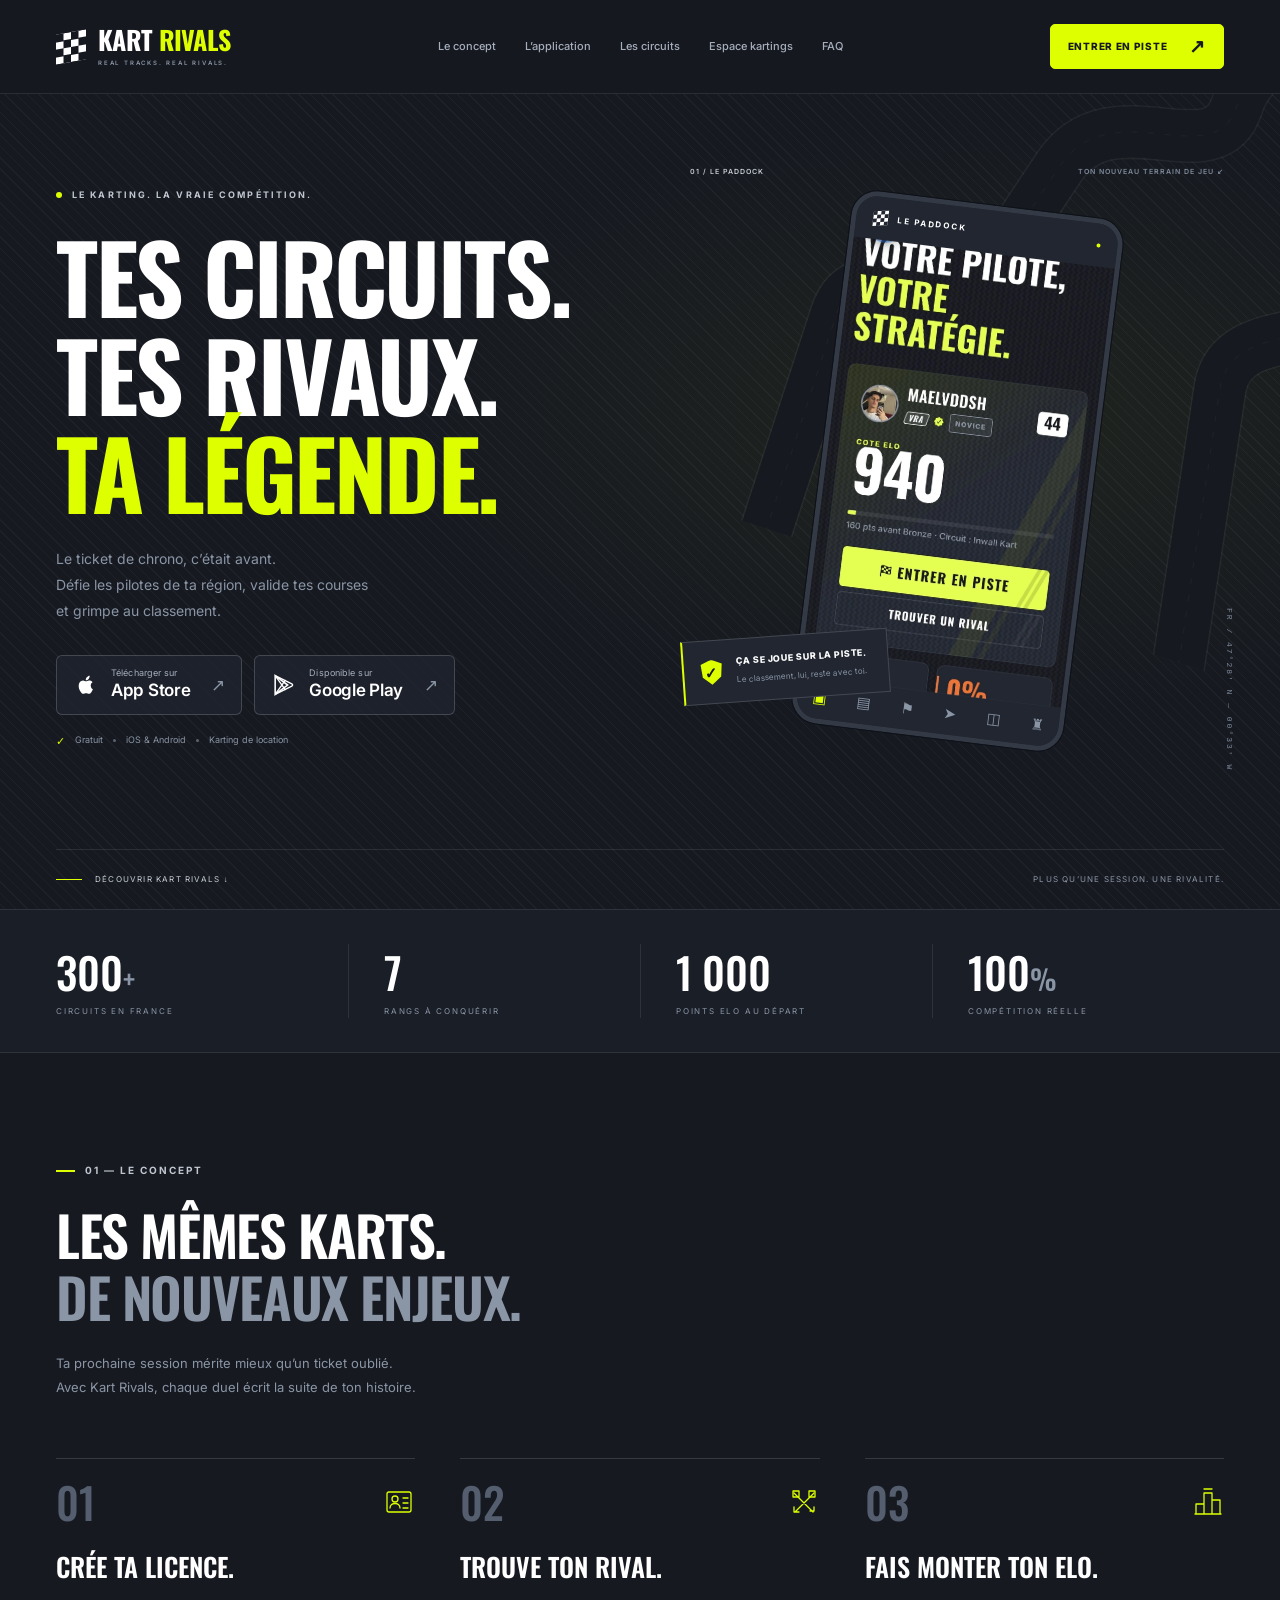
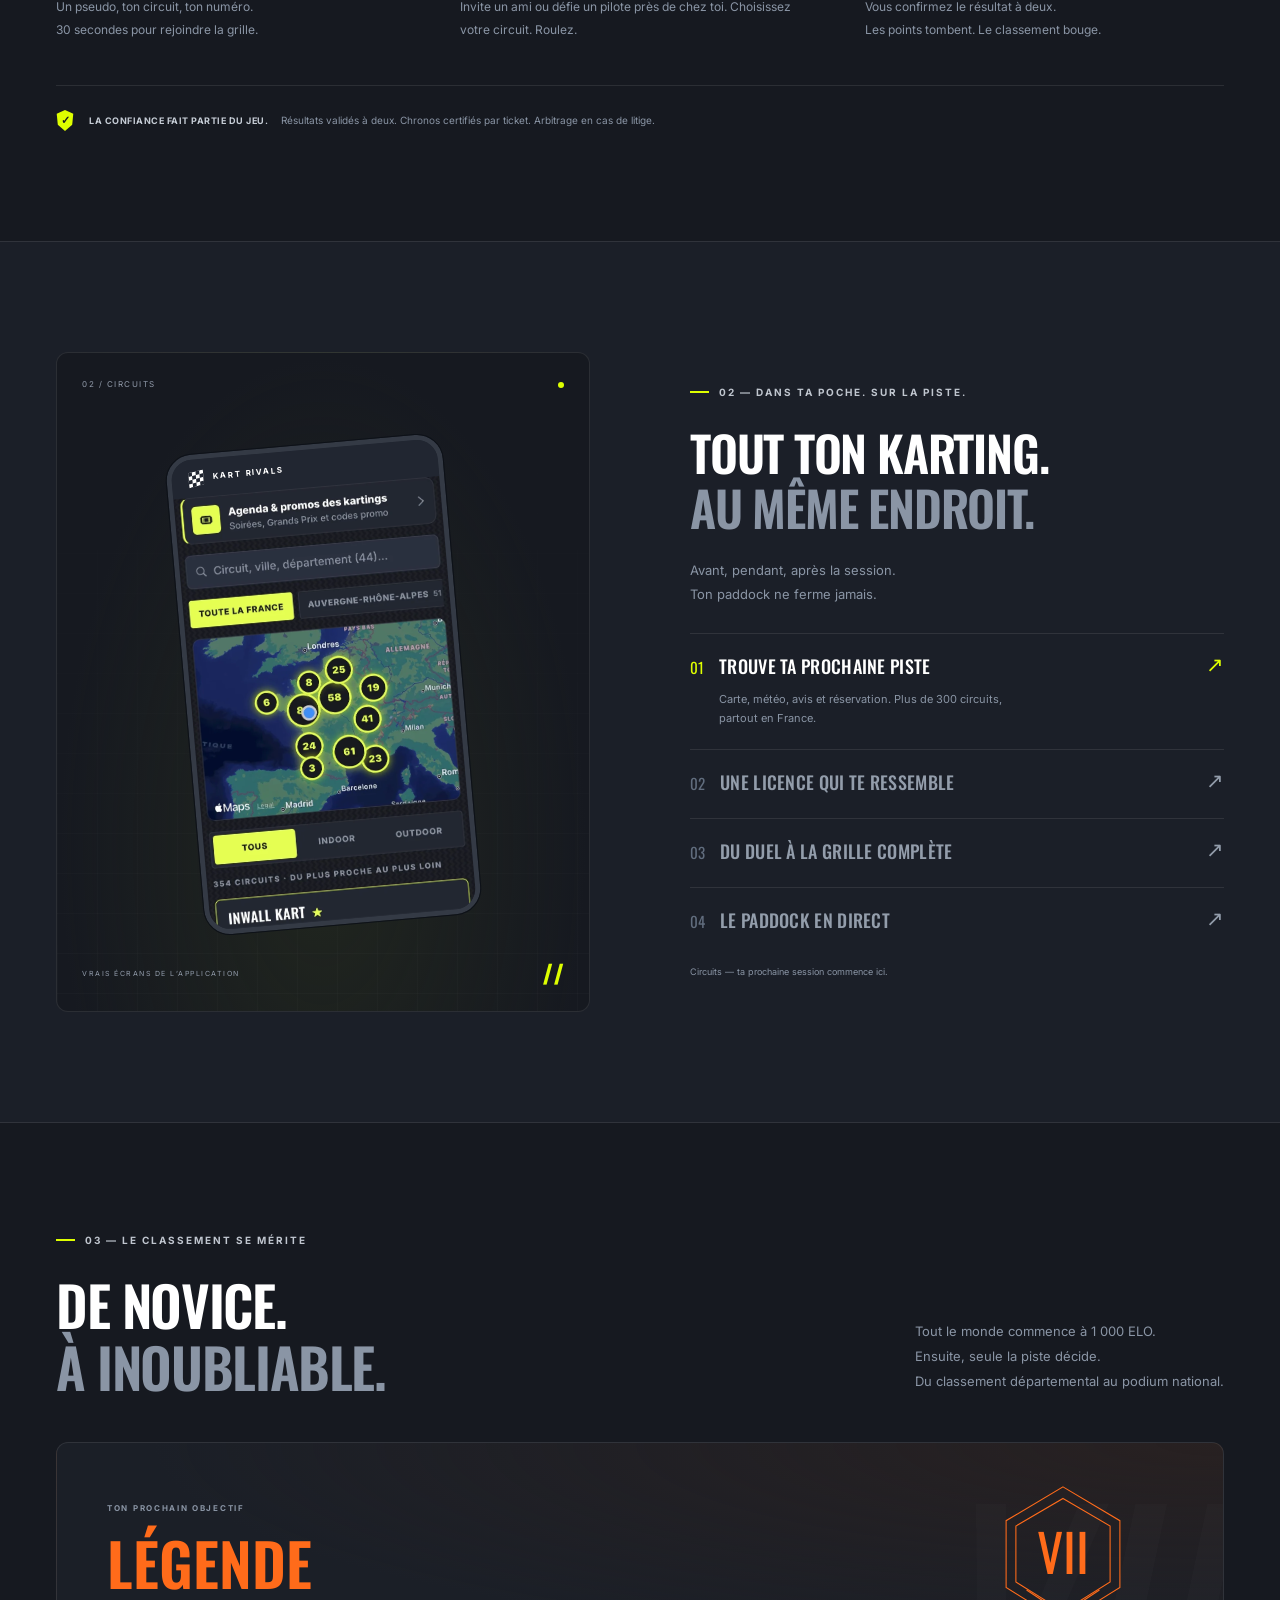
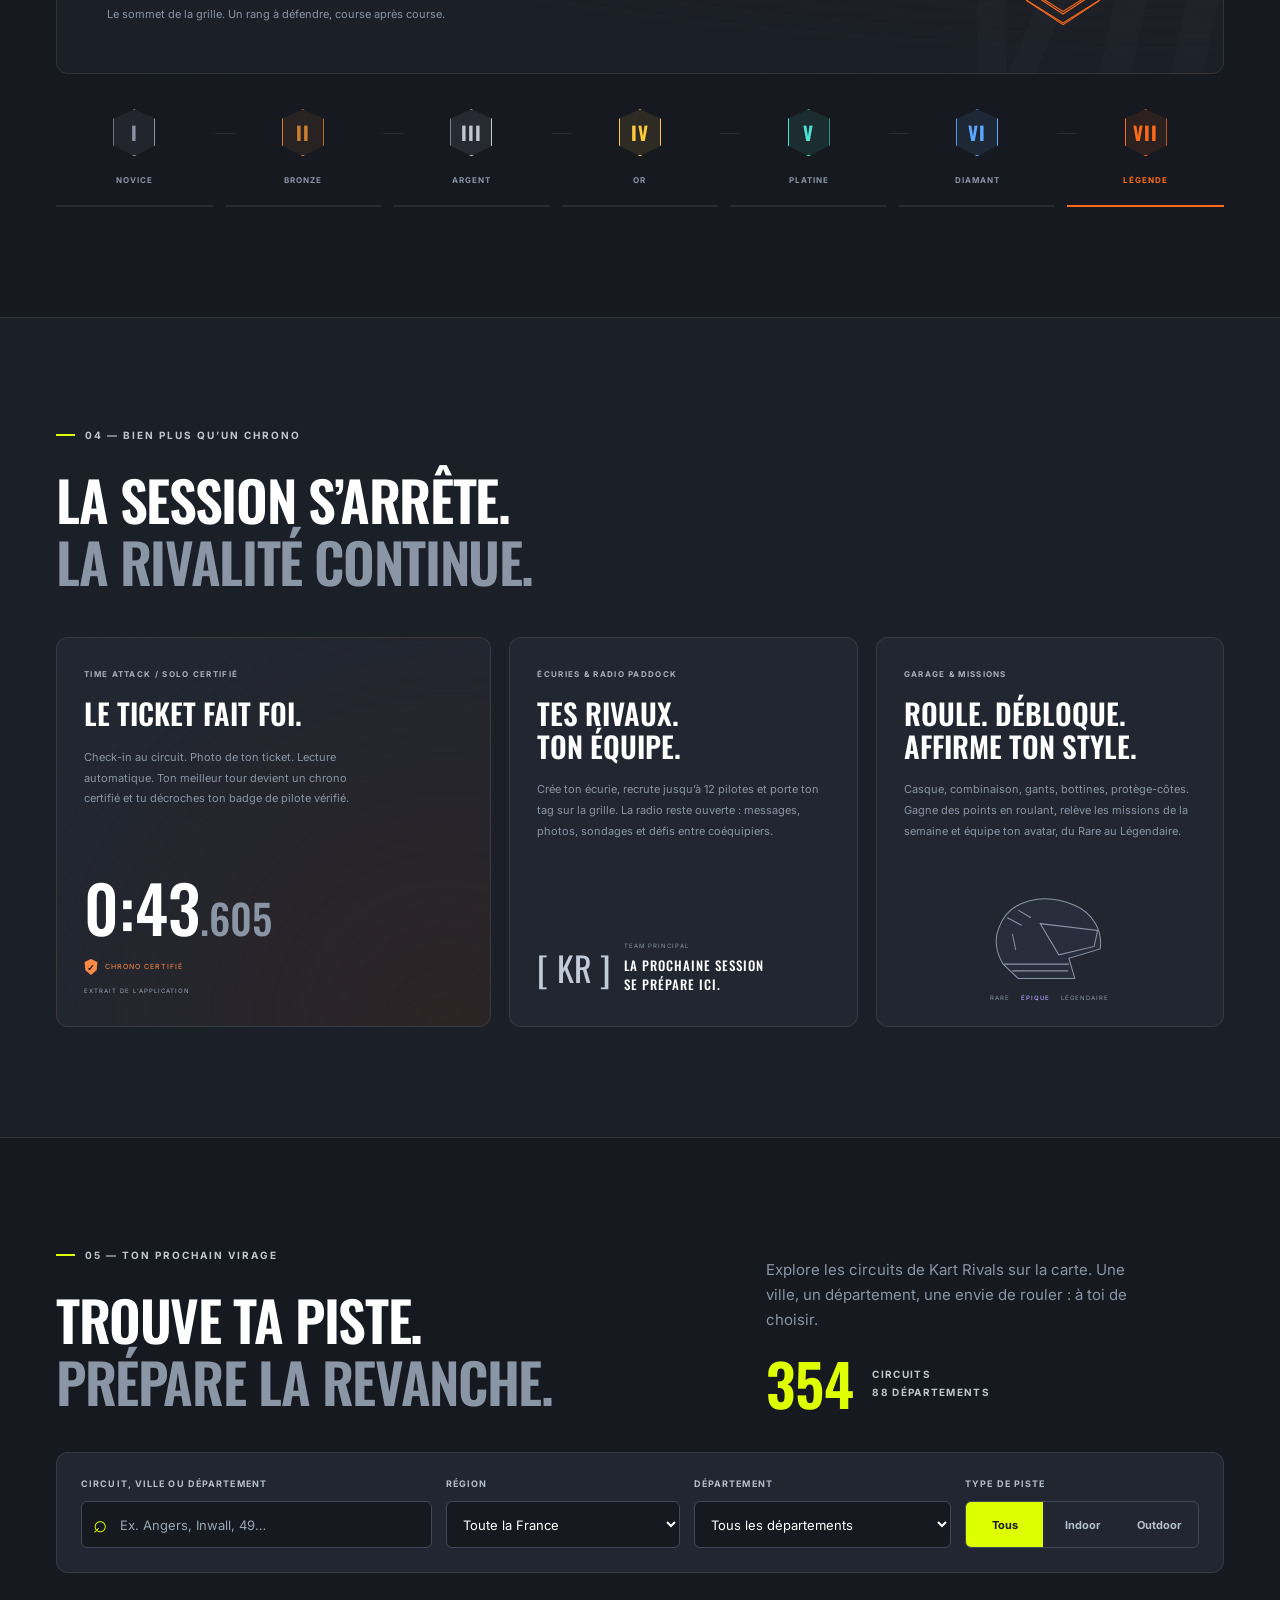
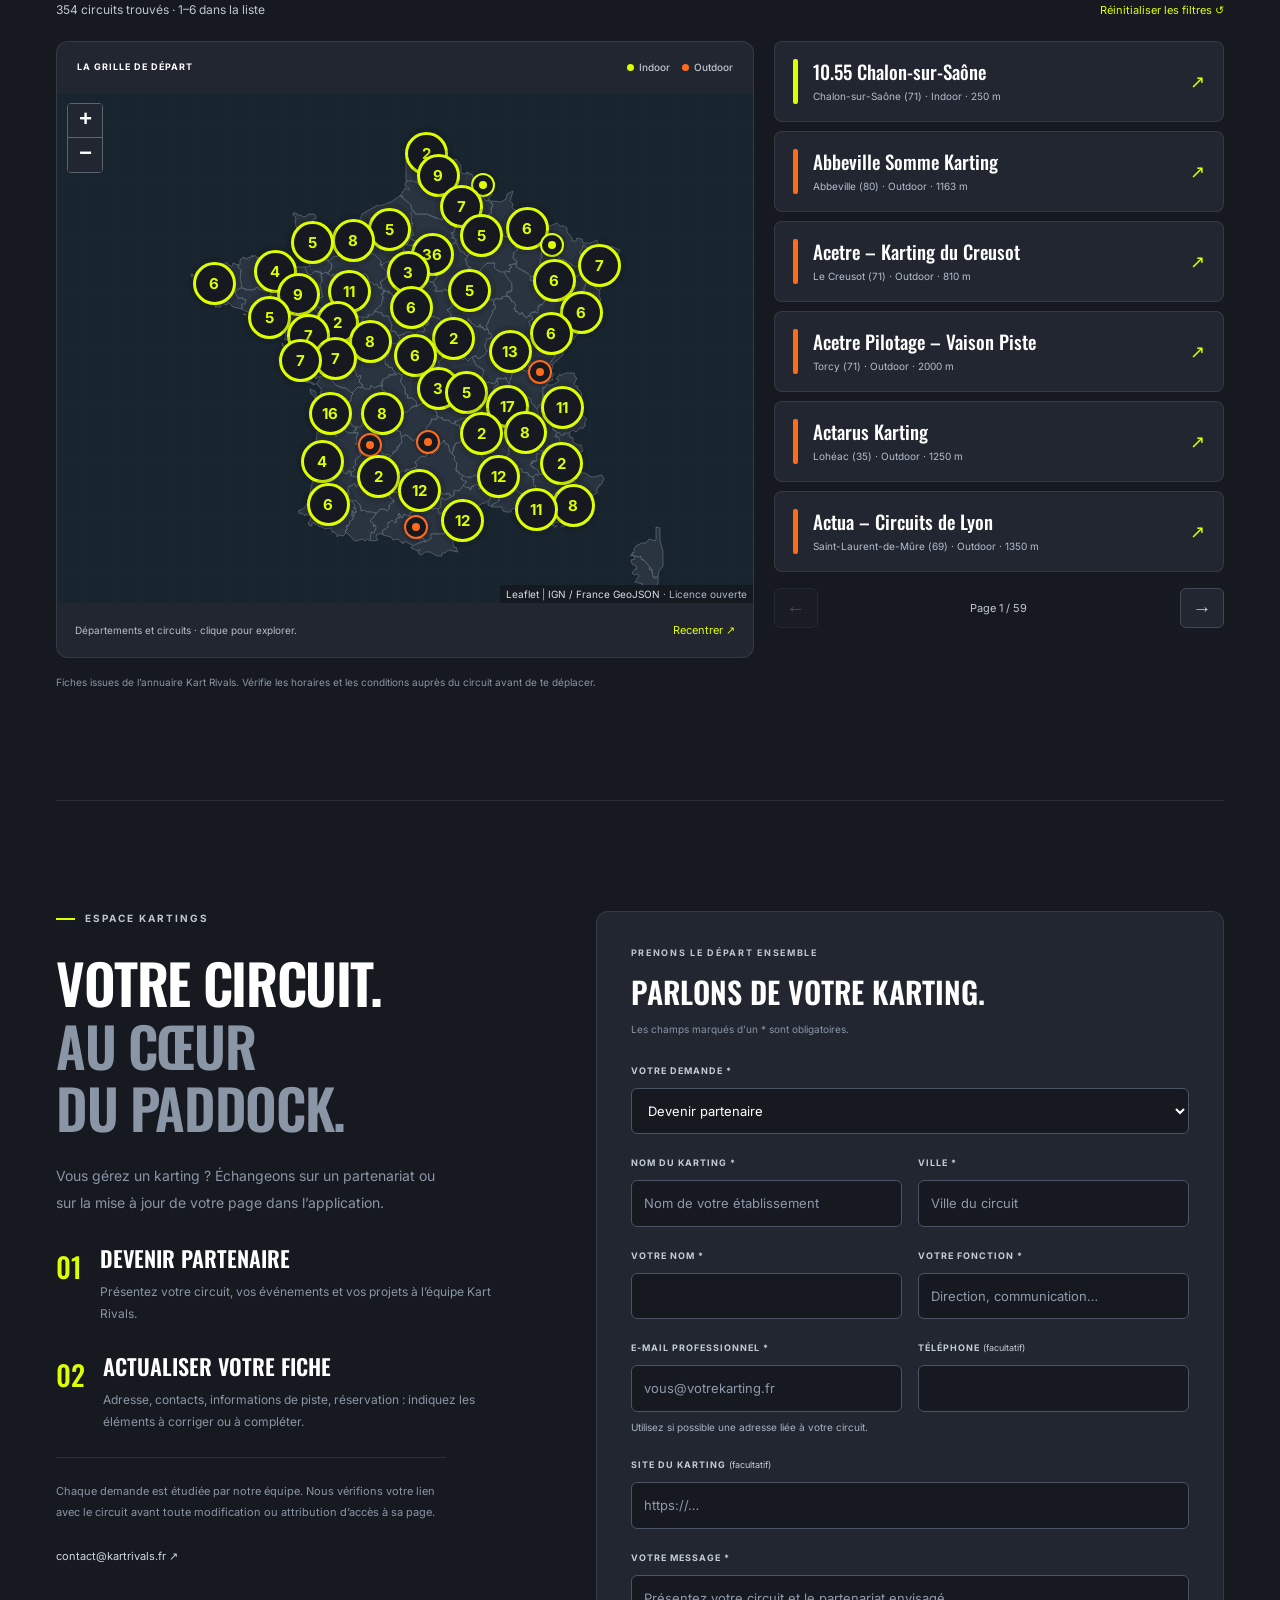
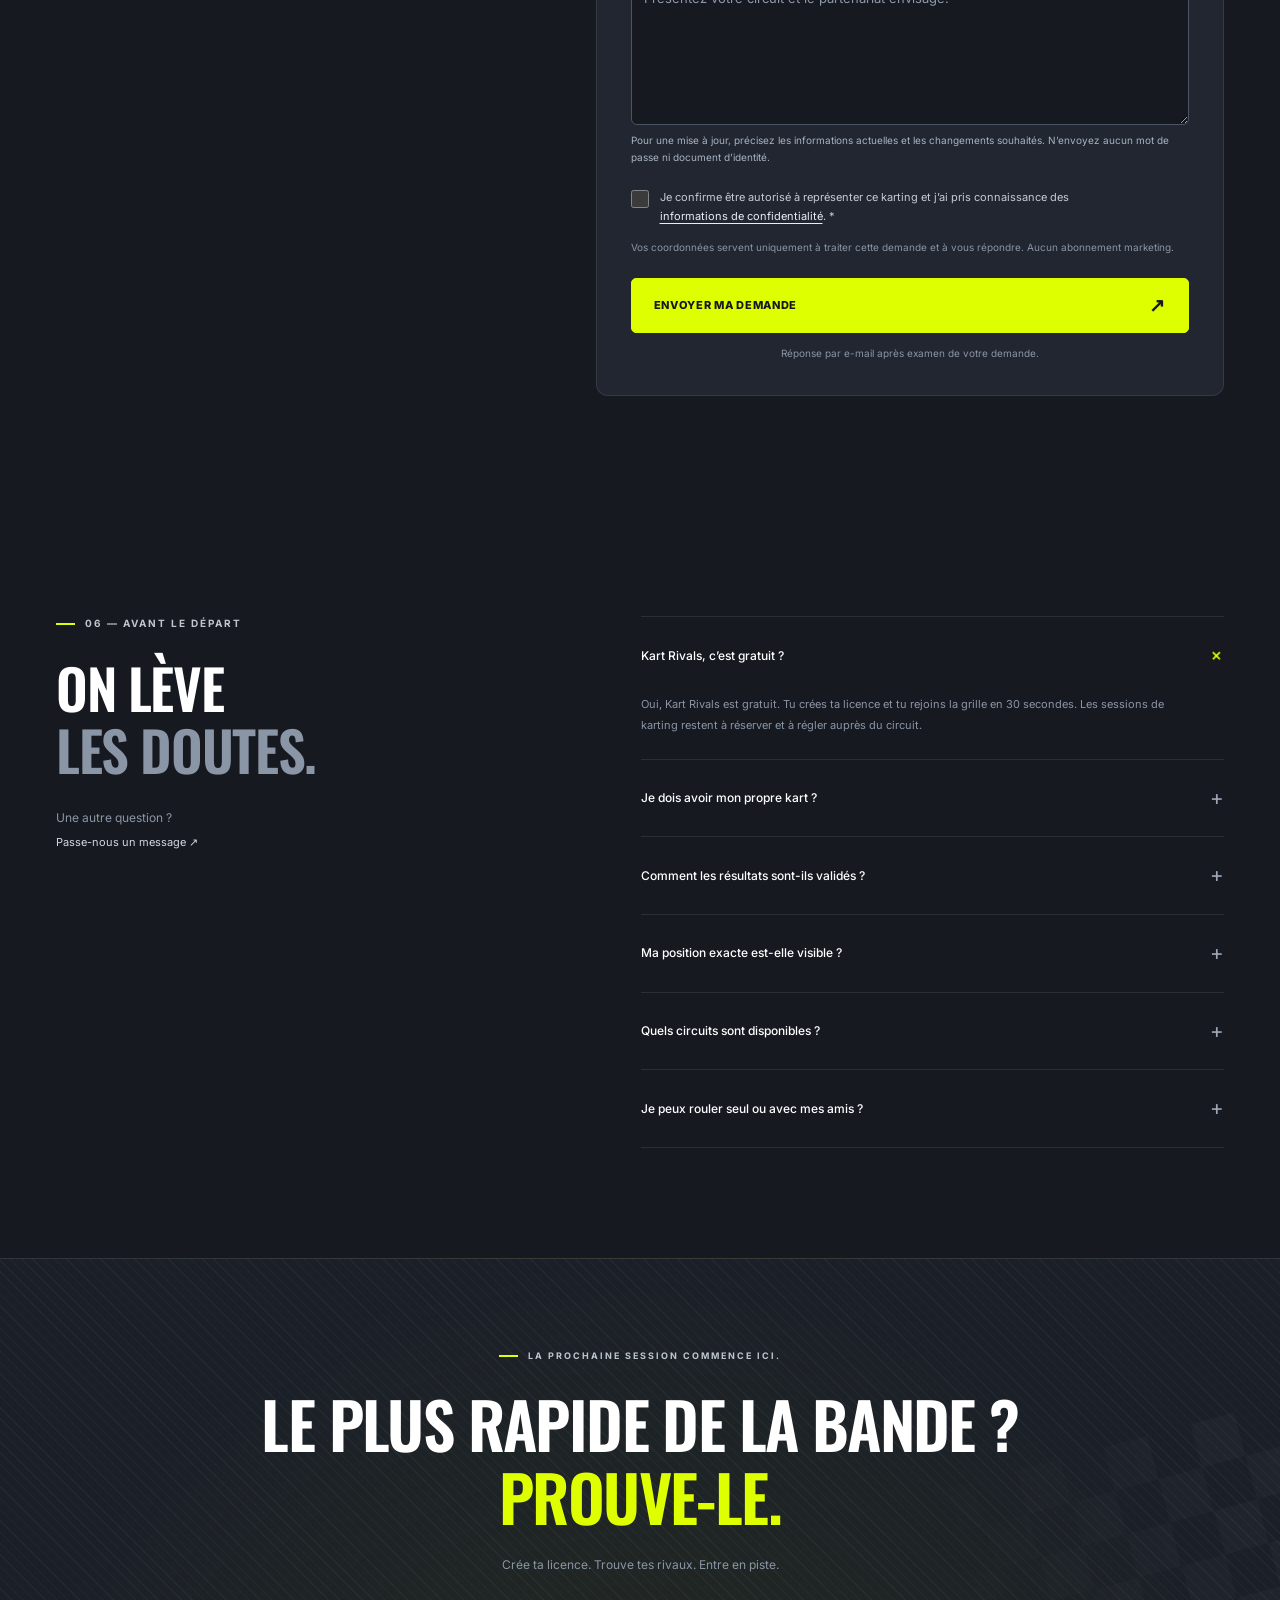
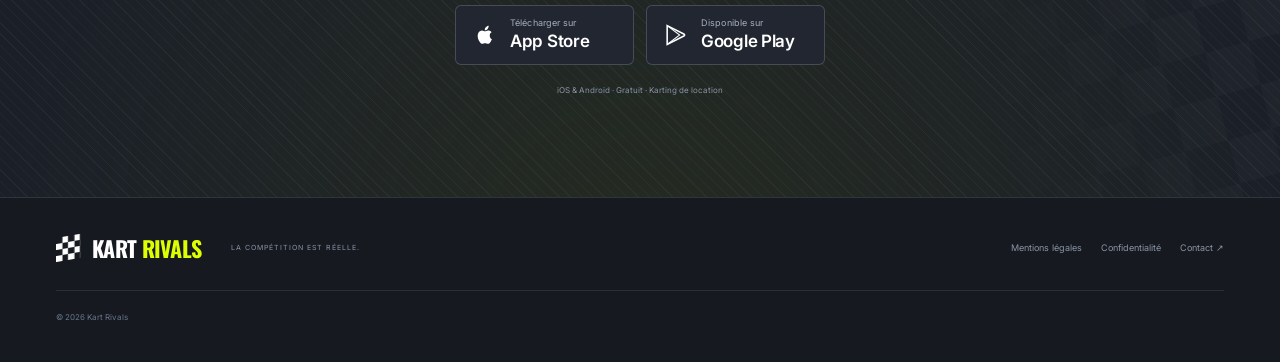
==== commit f52c3028: "Add karting partnership and app page update contact form with private PHP processing" ====
--- a/public/index.html
+++ b/public/index.html
@@ -18,19 +18,21 @@
   <link rel="stylesheet" href="assets/vendor/leaflet.css">
   <link rel="stylesheet" href="assets/vendor/MarkerCluster.css">
   <link rel="stylesheet" href="assets/circuits.css">
+  <link rel="stylesheet" href="assets/contact.css">
   <script src="assets/config.js" defer></script>
   <script src="assets/app.js" defer></script>
   <script src="assets/vendor/leaflet.js" defer></script>
   <script src="assets/vendor/leaflet.markercluster.js" defer></script>
   <script src="assets/circuits-core.js" defer></script>
   <script src="assets/circuits.js" defer></script>
+  <script src="assets/contact.js" defer></script>
 </head>
 <body>
 <a class="skip" href="#main">Aller au contenu</a>
 <header class="header">
   <div class="wrap nav-wrap">
     <a class="brand" href="#" aria-label="Kart Rivals, accueil"><span class="checker" aria-hidden="true"></span><span>KART <b>RIVALS</b><small>REAL TRACKS. REAL RIVALS.</small></span></a>
-    <nav class="nav" id="navigation" aria-label="Navigation principale"><a href="#concept">Le concept</a><a href="#application">L’application</a><a href="#circuits">Les circuits</a><a href="#faq">FAQ</a><a class="nav-mobile-download" href="#telecharger">Entrer en piste ↗</a></nav>
+    <nav class="nav" id="navigation" aria-label="Navigation principale"><a href="#concept">Le concept</a><a href="#application">L’application</a><a href="#circuits">Les circuits</a><a href="#kartings">Espace kartings</a><a href="#faq">FAQ</a><a class="nav-mobile-download" href="#telecharger">Entrer en piste ↗</a></nav>
     <a class="button small header-cta" href="#telecharger">ENTRER EN PISTE <span aria-hidden="true">↗</span></a>
     <button class="menu-toggle" aria-expanded="false" aria-controls="navigation" aria-label="Ouvrir le menu"><span></span><span></span></button>
   </div>
@@ -85,7 +87,28 @@
     <p class="directory-source">Fiches issues de l’annuaire Kart Rivals. Vérifie les horaires et les conditions auprès du circuit avant de te déplacer.</p>
     <noscript><p>Active JavaScript pour rechercher les circuits et utiliser la carte interactive.</p></noscript>
   </section>
-  <section class="wrap partner-section" id="kartings"><div class="partner-icon" aria-hidden="true">⚑</div><div><p class="eyebrow">VOUS ÊTES UN KARTING ?</p><h2>FAITES VIVRE VOTRE PADDOCK.</h2><p>Une fiche officielle. Vos événements, nocturnes et Grands Prix.<br>Des promos dédiées à une communauté qui vient pour rouler.</p></div><a class="button outline" href="mailto:contact@kartrivals.fr?subject=Kart%20Rivals%20%E2%80%94%20Espace%20karting">PARLONS PARTENARIAT <span aria-hidden="true">↗</span></a></section>
+  <section class="section wrap partner-contact" id="kartings" aria-labelledby="partner-title">
+    <div class="partner-contact-intro"><p class="eyebrow">ESPACE KARTINGS</p><h2 id="partner-title">VOTRE CIRCUIT.<br><span class="muted">AU CŒUR<br>DU PADDOCK.</span></h2><p>Vous gérez un karting ? Échangeons sur un partenariat ou sur la mise à jour de votre page dans l’application.</p><div class="partner-benefit"><span>01</span><div><h3>DEVENIR PARTENAIRE</h3><p>Présentez votre circuit, vos événements et vos projets à l’équipe Kart Rivals.</p></div></div><div class="partner-benefit"><span>02</span><div><h3>ACTUALISER VOTRE FICHE</h3><p>Adresse, contacts, informations de piste, réservation : indiquez les éléments à corriger ou à compléter.</p></div></div><p class="partner-review">Chaque demande est étudiée par notre équipe. Nous vérifions votre lien avec le circuit avant toute modification ou attribution d’accès à sa page.</p><a class="text-link" href="mailto:contact@kartrivals.fr">contact@kartrivals.fr ↗</a></div>
+    <div class="partner-form-card"><p class="micro">PRENONS LE DÉPART ENSEMBLE</p><h3>PARLONS DE VOTRE KARTING.</h3><p class="partner-required">Les champs marqués d’un * sont obligatoires.</p>
+      <form id="partner-form" action="api/contact.php" method="post">
+        <div class="partner-field full"><label for="partner-type">VOTRE DEMANDE *</label><select id="partner-type" name="type" required><option value="partnership">Devenir partenaire</option><option value="update">Mettre à jour ma fiche dans l’application</option><option value="both">Partenariat et mise à jour de fiche</option></select></div>
+        <div class="partner-field"><label for="partner-karting">NOM DU KARTING *</label><input id="partner-karting" name="karting" autocomplete="organization" maxlength="160" required placeholder="Nom de votre établissement"></div>
+        <div class="partner-field"><label for="partner-city">VILLE *</label><input id="partner-city" name="city" autocomplete="address-level2" maxlength="120" required placeholder="Ville du circuit"></div>
+        <div class="partner-field"><label for="partner-name">VOTRE NOM *</label><input id="partner-name" name="name" autocomplete="name" maxlength="120" required></div>
+        <div class="partner-field"><label for="partner-role">VOTRE FONCTION *</label><input id="partner-role" name="role" maxlength="120" required placeholder="Direction, communication…"></div>
+        <div class="partner-field"><label for="partner-email">E-MAIL PROFESSIONNEL *</label><input id="partner-email" name="email" type="email" autocomplete="email" maxlength="254" required placeholder="vous@votrekarting.fr"><small>Utilisez si possible une adresse liée à votre circuit.</small></div>
+        <div class="partner-field"><label for="partner-phone">TÉLÉPHONE <span>(facultatif)</span></label><input id="partner-phone" name="phone" type="tel" autocomplete="tel" maxlength="40"></div>
+        <div class="partner-field full"><label for="partner-website">SITE DU KARTING <span>(facultatif)</span></label><input id="partner-website" name="website" type="url" autocomplete="url" maxlength="500" placeholder="https://…"></div>
+        <div class="partner-field full"><label for="partner-message">VOTRE MESSAGE *</label><textarea id="partner-message" name="message" rows="5" minlength="20" maxlength="3000" required aria-describedby="partner-message-help" placeholder="Présentez votre circuit et le partenariat envisagé."></textarea><small id="partner-message-help">Pour une mise à jour, précisez les informations actuelles et les changements souhaités. N’envoyez aucun mot de passe ni document d’identité.</small></div>
+        <div class="partner-trap" aria-hidden="true"><label for="partner-fax">Laisser ce champ vide</label><input id="partner-fax" name="company_fax" tabindex="-1" autocomplete="off"></div>
+        <label class="partner-ack full"><input type="checkbox" name="acknowledgement" value="yes" required><span>Je confirme être autorisé à représenter ce karting et j’ai pris connaissance des <button type="button" data-dialog="privacy">informations de confidentialité</button>. *</span></label>
+        <p class="partner-data-note full">Vos coordonnées servent uniquement à traiter cette demande et à vous répondre. Aucun abonnement marketing.</p>
+        <div class="partner-send full"><button class="button" id="partner-submit" type="submit">ENVOYER MA DEMANDE <span aria-hidden="true">↗</span></button><p>Réponse par e-mail après examen de votre demande.</p></div>
+        <div id="partner-status" class="partner-status full" role="status" aria-live="polite" tabindex="-1" hidden></div>
+      </form>
+      <noscript><p>Pour envoyer votre demande, écrivez directement à <a href="mailto:contact@kartrivals.fr">contact@kartrivals.fr</a>. Le formulaire nécessite JavaScript.</p></noscript>
+    </div>
+  </section>
   <section class="section wrap faq-section" id="faq"><div><p class="eyebrow">06 — AVANT LE DÉPART</p><h2>ON LÈVE<br><span class="muted">LES DOUTES.</span></h2><p>Une autre question ?<br><a class="text-link" href="mailto:contact@kartrivals.fr">Passe-nous un message ↗</a></p></div><div class="faqs"><details open><summary>Kart Rivals, c’est gratuit ?<span aria-hidden="true">+</span></summary><p>Oui, Kart Rivals est gratuit. Tu crées ta licence et tu rejoins la grille en 30 secondes. Les sessions de karting restent à réserver et à régler auprès du circuit.</p></details><details><summary>Je dois avoir mon propre kart ?<span aria-hidden="true">+</span></summary><p>Non. Kart Rivals est pensé pour le karting de location, indoor comme outdoor. Viens avec ton envie de rouler : le circuit fournit le kart.</p></details><details><summary>Comment les résultats sont-ils validés ?<span aria-hidden="true">+</span></summary><p>Le résultat d’un défi doit être confirmé par les deux pilotes avant le calcul de l’ELO. En Time Attack, une photo du ticket de chronométrage permet de certifier le chrono après vérification automatique. Un litige peut être signalé à l’équipe.</p></details><details><summary>Ma position exacte est-elle visible ?<span aria-hidden="true">+</span></summary><p>Non. La découverte des pilotes utilise une position approximative, à environ un kilomètre. Ta position exacte n’est jamais affichée aux autres pilotes.</p></details><details><summary>Quels circuits sont disponibles ?<span aria-hidden="true">+</span></summary><p>L’annuaire référence plus de 300 circuits en France métropolitaine. Dans l’application, filtre par région et département, puis retrouve les infos pratiques, les avis, la météo et les records du circuit.</p></details><details><summary>Je peux rouler seul ou avec mes amis ?<span aria-hidden="true">+</span></summary><p>Les deux. Lance un Time Attack solo, défie un ami ou organise une course à plusieurs. Tu peux aussi annoncer une session ouverte de 2 à 8 places pour rencontrer d’autres pilotes.</p></details></div></section>
   <section class="download-section" id="telecharger"><div class="wrap"><p class="eyebrow">LA PROCHAINE SESSION COMMENCE ICI.</p><h2>LE PLUS RAPIDE DE LA BANDE ?<br><span>PROUVE-LE.</span></h2><p>Crée ta licence. Trouve tes rivaux. Entre en piste.</p><div class="store-row"><button class="store" data-store="apple"><svg viewBox="0 0 24 24" aria-hidden="true"><path d="M17 12.4c0-2 1.7-3 1.8-3.1-1-1.5-2.5-1.7-3.1-1.7-1.3-.2-2.5.8-3.2.8s-1.7-.8-2.8-.8c-1.5 0-2.8.9-3.5 2.2-1.5 2.6-.4 6.5 1.1 8.6.7 1 1.5 2.1 2.6 2.1 1-.1 1.4-.7 2.7-.7s1.6.7 2.8.6c1.1 0 1.8-1 2.5-2 .8-1.2 1.2-2.4 1.2-2.4-.1 0-2.1-.8-2.1-3.6ZM15 6.2c.6-.8 1.1-1.9 1-3-.9 0-2 .6-2.7 1.4-.6.7-1.2 1.8-1 2.9 1 .1 2-.5 2.7-1.3Z"/></svg><span><small>Télécharger sur</small><strong>App Store</strong></span></button><button class="store" data-store="google"><svg viewBox="0 0 24 24" fill="none" aria-hidden="true"><path d="m4 3 16 8c1 .5 1 1.5 0 2L4 21V3Z" stroke="currentColor" stroke-width="1.5"/><path d="m4 3 12 9L4 21" stroke="currentColor"/></svg><span><small>Disponible sur</small><strong>Google Play</strong></span></button></div><small class="download-note">iOS & Android · Gratuit · Karting de location</small></div><div class="finish-checker" aria-hidden="true"></div></section>
 </main>
@@ -93,7 +116,7 @@
 <dialog id="store-dialog" class="dialog"><button class="dialog-close" aria-label="Fermer">×</button><span class="checker" aria-hidden="true"></span><p class="eyebrow">BIENTÔT SUR LA GRILLE</p><h2 id="store-title">RESTE DANS LA COURSE.</h2><p id="store-message">Les liens officiels de téléchargement seront disponibles ici prochainement.</p><a class="button" href="mailto:contact@kartrivals.fr?subject=Kart%20Rivals%20%E2%80%94%20Disponibilit%C3%A9%20de%20l%E2%80%99application">NOUS CONTACTER <span aria-hidden="true">↗</span></a></dialog>
 <dialog id="circuit-dialog" class="dialog circuit-dialog" aria-labelledby="circuit-detail-title"><button class="dialog-close" aria-label="Fermer">×</button><div id="circuit-detail"></div></dialog>
 <dialog id="legal-dialog" class="dialog legal-dialog"><button class="dialog-close" aria-label="Fermer">×</button><p class="eyebrow">KART RIVALS</p><h2>MENTIONS LÉGALES</h2><p>Site de présentation du projet Kart Rivals.</p><h3>Contact</h3><p><a href="mailto:contact@kartrivals.fr">contact@kartrivals.fr</a></p><h3>Hébergement</h3><p>IONOS — <a href="https://www.ionos.fr" target="_blank" rel="noopener noreferrer">www.ionos.fr</a></p><h3>Informations de publication</h3><p>Les informations légales complètes de l’éditeur et du responsable de publication sont en cours de renseignement.</p><h3>Application mobile</h3><p>Les écrans présentent l’application Kart Rivals. Les conditions d’utilisation et la politique de confidentialité de l’application seront communiquées séparément.</p></dialog>
-<dialog id="privacy-dialog" class="dialog legal-dialog"><button class="dialog-close" aria-label="Fermer">×</button><p class="eyebrow">KART RIVALS</p><h2>CONFIDENTIALITÉ</h2><p>Cette notice concerne uniquement le site vitrine kartrivals.fr.</p><h3>Navigation sur ce site</h3><p>Le site n’utilise ni outil de mesure d’audience, ni cookie publicitaire, ni formulaire de collecte. Les choix d’affichage ne sont pas enregistrés sur ton appareil. Les polices, images et contours géographiques de la carte sont servis avec le site. La recherche de circuits est effectuée dans ton navigateur et aucune position GPS ne t’est demandée. Un clic sur Itinéraire ou sur le site d’un circuit ouvre un service externe, soumis à sa propre politique de confidentialité.</p><h3>Hébergement et contact</h3><p>L’hébergeur peut traiter des journaux techniques nécessaires au fonctionnement et à la sécurité du site, notamment l’adresse IP et les requêtes. Un clic sur un lien de contact ouvre ta messagerie ; les informations que tu envoies servent à répondre à ta demande.</p><h3>Application Kart Rivals</h3><p>Les comptes, la géolocalisation, les chronos et les fonctionnalités sociales de l’application relèvent d’une politique distincte, à consulter dans l’application. Ce site vitrine n’accède pas à ces données.</p><p>Pour toute question : <a href="mailto:contact@kartrivals.fr">contact@kartrivals.fr</a>.</p></dialog>
+<dialog id="privacy-dialog" class="dialog legal-dialog"><button class="dialog-close" aria-label="Fermer">×</button><p class="eyebrow">KART RIVALS</p><h2>CONFIDENTIALITÉ</h2><p>Cette notice concerne uniquement le site vitrine kartrivals.fr.</p><h3>Navigation sur ce site</h3><p>Le site n’utilise ni outil de mesure d’audience, ni cookie publicitaire. Les choix d’affichage ne sont pas enregistrés sur ton appareil. Les polices, images et contours géographiques de la carte sont servis avec le site. La recherche de circuits est effectuée dans ton navigateur et aucune position GPS ne t’est demandée. Un clic sur Itinéraire ou sur le site d’un circuit ouvre un service externe, soumis à sa propre politique de confidentialité.</p><h3>Demandes des kartings</h3><p>Le formulaire collecte le nom du karting, sa ville, votre nom, votre fonction, votre e-mail et votre message, ainsi que le téléphone et le site si vous les renseignez. Ces informations servent à examiner votre demande de partenariat ou de mise à jour et à vous répondre. Elles sont transmises à contact@kartrivals.fr et une copie est conservée hors de l’espace public du site, pour une durée de référence de 90 jours. Les échanges e-mail peuvent être conservés le temps du traitement et d’une éventuelle relation de partenariat.</p><p>Un cookie de session strictement nécessaire protège le formulaire. Une empreinte technique de l’adresse IP limite les envois abusifs ; ses données expirent après 24 heures. La suppression des copies et données techniques expirées est effectuée lors des nouvelles demandes. Pour demander l’accès, la rectification ou la suppression de vos données, écrivez à contact@kartrivals.fr.</p><h3>Hébergement et contact</h3><p>L’hébergeur peut traiter des journaux techniques nécessaires au fonctionnement et à la sécurité du site, notamment l’adresse IP et les requêtes. Un clic sur un lien de contact ouvre ta messagerie ; les informations que tu envoies servent à répondre à ta demande.</p><h3>Application Kart Rivals</h3><p>Les comptes, la géolocalisation, les chronos et les fonctionnalités sociales de l’application relèvent d’une politique distincte, à consulter dans l’application. Ce site vitrine n’accède pas à ces données.</p><p>Pour toute question : <a href="mailto:contact@kartrivals.fr">contact@kartrivals.fr</a>.</p></dialog>
 <noscript><p class="noscript">Pour obtenir les liens de l’application, contacte <a href="mailto:contact@kartrivals.fr">contact@kartrivals.fr</a>. Les informations du site restent consultables sans JavaScript.</p></noscript>
 </body>
 </html>
--- a/public/assets/contact.css
+++ b/public/assets/contact.css
@@ -0,0 +1,3 @@
+.partner-contact{display:grid;grid-template-columns:.85fr 1.15fr;gap:75px;align-items:start;border-top:1px solid var(--line)}.partner-contact-intro>p:not(.eyebrow){max-width:390px;font-size:14px;line-height:1.9;margin-top:25px}.partner-benefit{display:flex;gap:18px;margin-top:30px}.partner-benefit>span{font:500 28px var(--display);color:var(--volt)}.partner-benefit h3{font-size:22px}.partner-benefit p{font-size:12px;line-height:1.8;margin-top:10px}.partner-contact-intro>.partner-review{font-size:11px!important;border-top:1px solid var(--line);padding-top:23px;margin-bottom:20px}.partner-form-card{padding:34px;background:var(--card);border:1px solid var(--line);border-radius:12px}.partner-form-card>h3{font-size:30px;margin-top:15px}.partner-required{font-size:10px;margin-top:12px}#partner-form{display:grid;grid-template-columns:1fr 1fr;gap:22px 16px;margin-top:27px}#partner-form .full{grid-column:1/-1}.partner-field{min-width:0}.partner-field>label{display:block;font-size:9px;letter-spacing:1px;font-weight:700;color:#c4ccd7;margin-bottom:9px}.partner-field>label>span{font-size:9px;letter-spacing:0;font-weight:400;text-transform:none}.partner-field input,.partner-field select,.partner-field textarea{display:block;width:100%;border:1px solid #4a5464;background:var(--bg);border-radius:6px;color:#fff;font:400 13px/1.6 var(--body);padding:12px;min-height:46px}.partner-field textarea{resize:vertical;min-height:150px;max-height:450px}.partner-field input::placeholder,.partner-field textarea::placeholder{color:#8e9aab}.partner-field input:focus-visible,.partner-field textarea:focus-visible{outline:2px solid var(--volt);outline-offset:3px}.partner-field>small{display:block;font-size:10px;color:#a7b3c3;margin-top:7px;line-height:1.7}.partner-ack{display:flex;gap:11px;font-size:11px;line-height:1.8;color:#c4ccd7;align-items:start}.partner-ack>input{width:18px;height:18px;flex:none;accent-color:var(--volt);margin:2px 0 0}.partner-ack button{padding:0;background:none;border:0;color:#e8eef5;font:inherit;text-decoration:underline;text-underline-offset:3px;text-align:left}.partner-data-note{font-size:10px;margin-top:-10px}.partner-send{display:flex;flex-direction:column;align-items:stretch;gap:12px}.partner-send>.button{justify-content:space-between;min-height:52px}.partner-send>.button:disabled{opacity:.6;cursor:wait;transform:none}.partner-send>p{font-size:10px;text-align:center}.partner-status{padding:18px;border:1px solid #819c32;border-radius:6px;background:#deff000a;color:#ecf4d9;font-size:12px;line-height:1.9;scroll-margin:120px}.partner-status.error{border-color:#e89a68;color:#ffd3b7;background:#ff6b1a0a}.partner-status[hidden]{display:none}.partner-trap{position:absolute;left:-9999px;height:1px;width:1px;overflow:hidden}.partner-form-card noscript{font-size:12px;display:block;margin-top:25px}.partner-form-card noscript a{text-decoration:underline}
+@media(max-width:1100px){.partner-contact{gap:32px;grid-template-columns:.8fr 1.2fr}.partner-form-card{padding:26px}.partner-contact-intro h2{font-size:45px}}
+@media(max-width:760px){.partner-contact{grid-template-columns:1fr;gap:35px}.partner-contact-intro h2{font-size:39px}.partner-contact-intro>p:not(.eyebrow){max-width:none;font-size:12px}.partner-benefit{margin-top:23px}.partner-benefit h3{font-size:23px}.partner-form-card{padding:25px 20px}.partner-form-card>h3{font-size:27px}#partner-form{gap:21px}.partner-field{grid-column:1/-1}.partner-field input,.partner-field select,.partner-field textarea{font-size:16px}.partner-field>label{font-size:10px}.partner-ack{font-size:11px}.partner-contact-intro .text-link{font-size:13px}.partner-field>small{font-size:11px}}
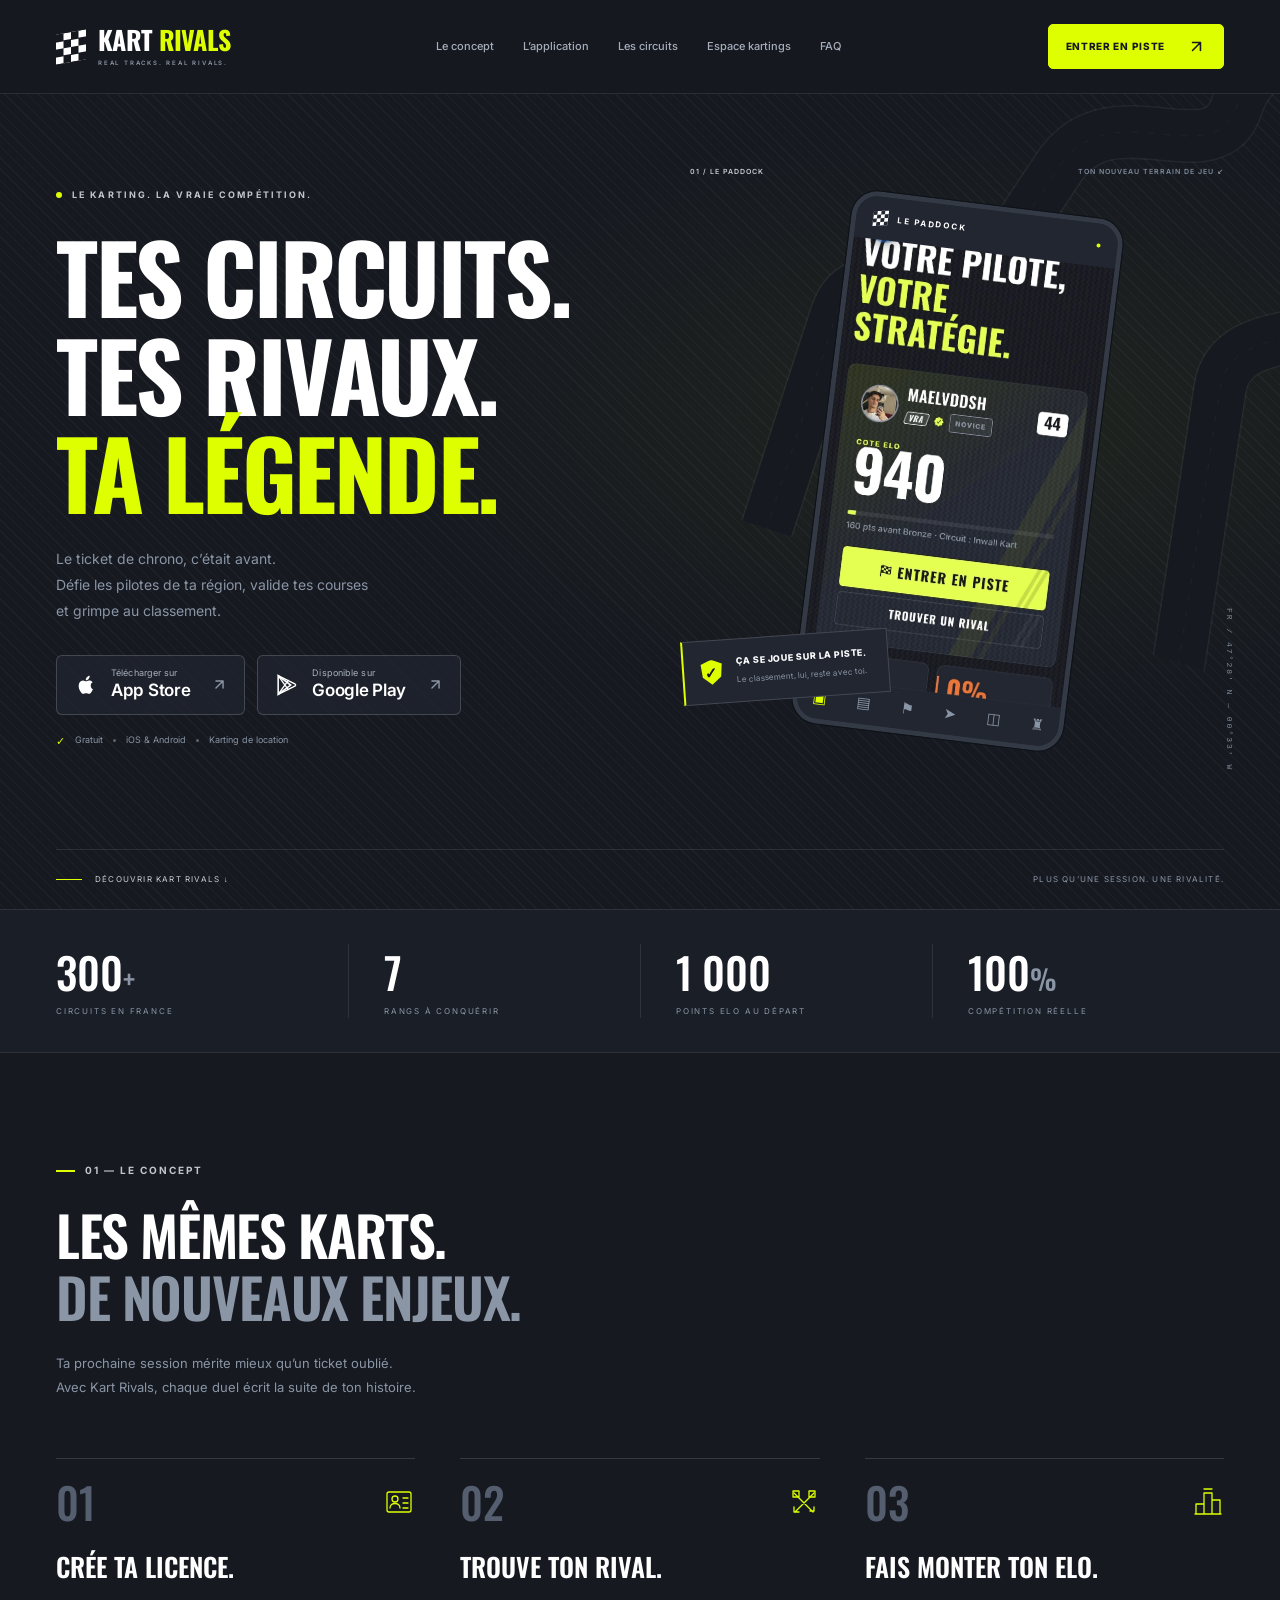
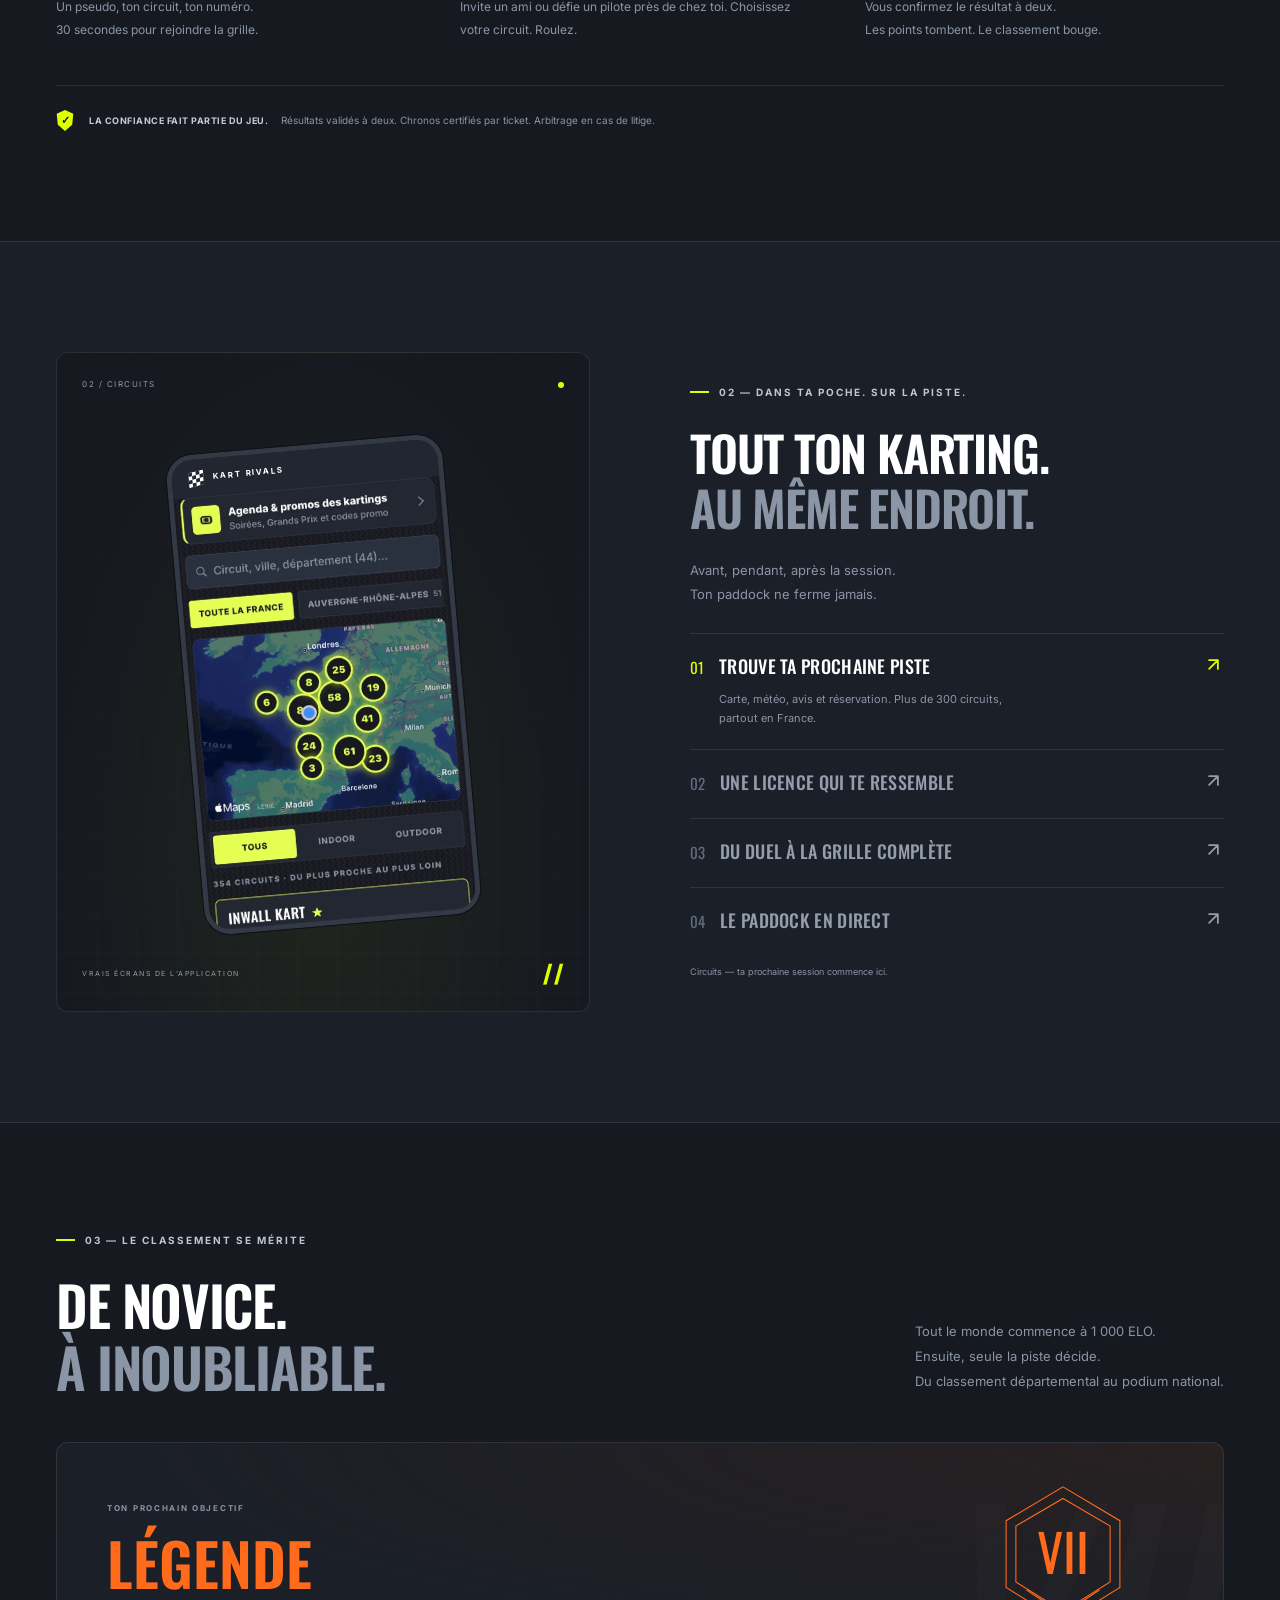
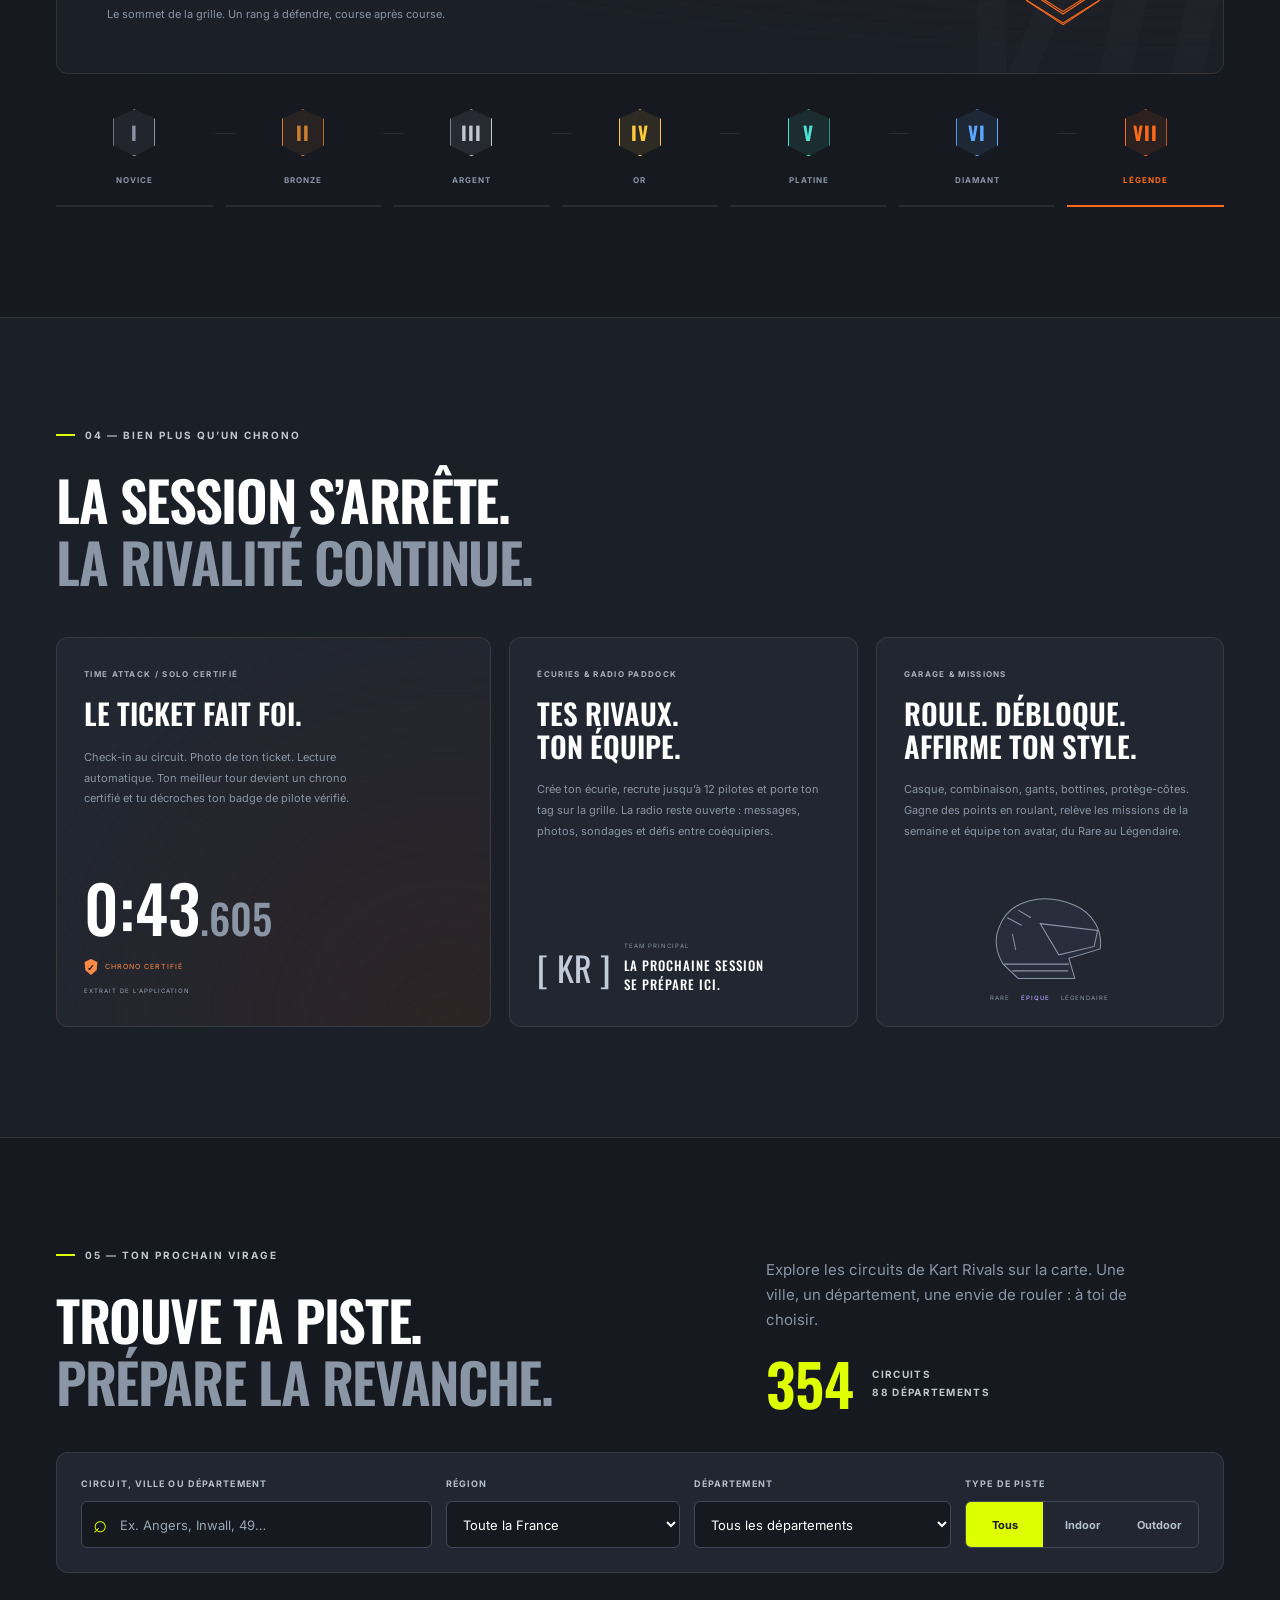
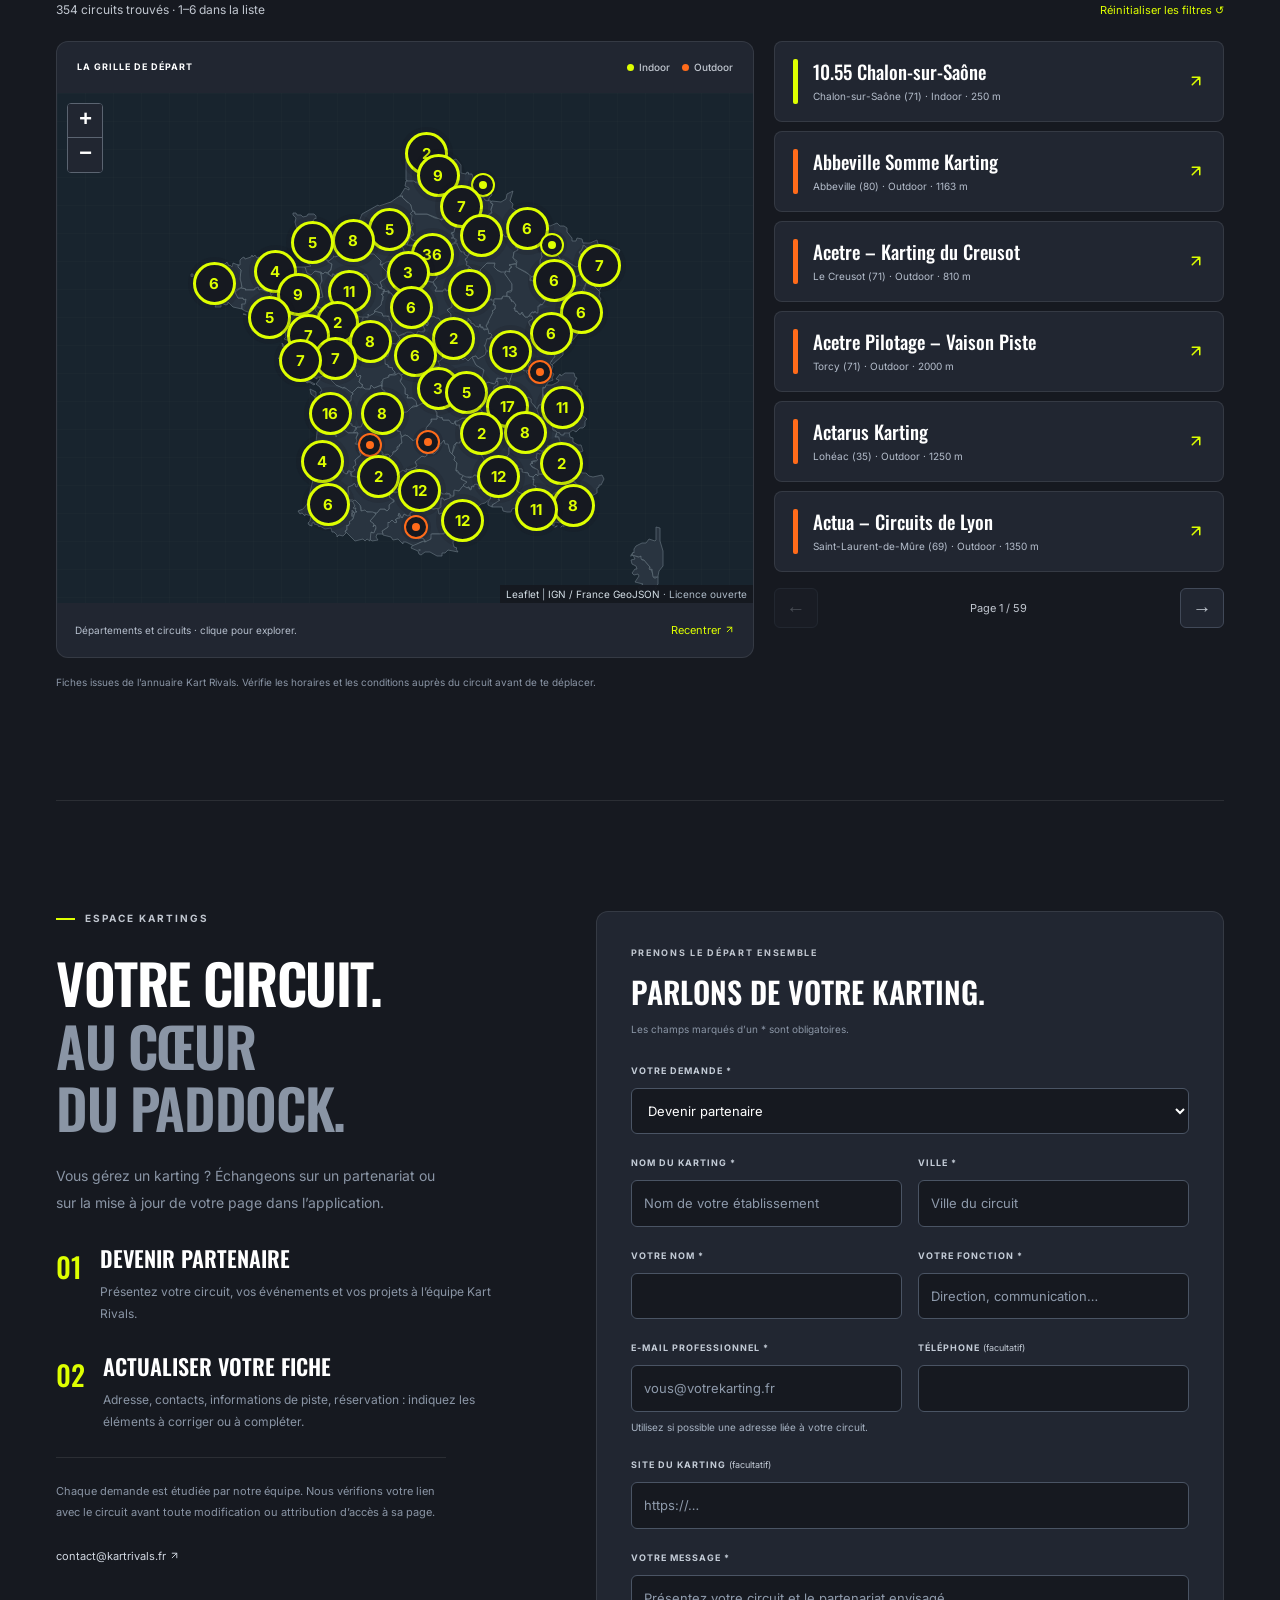
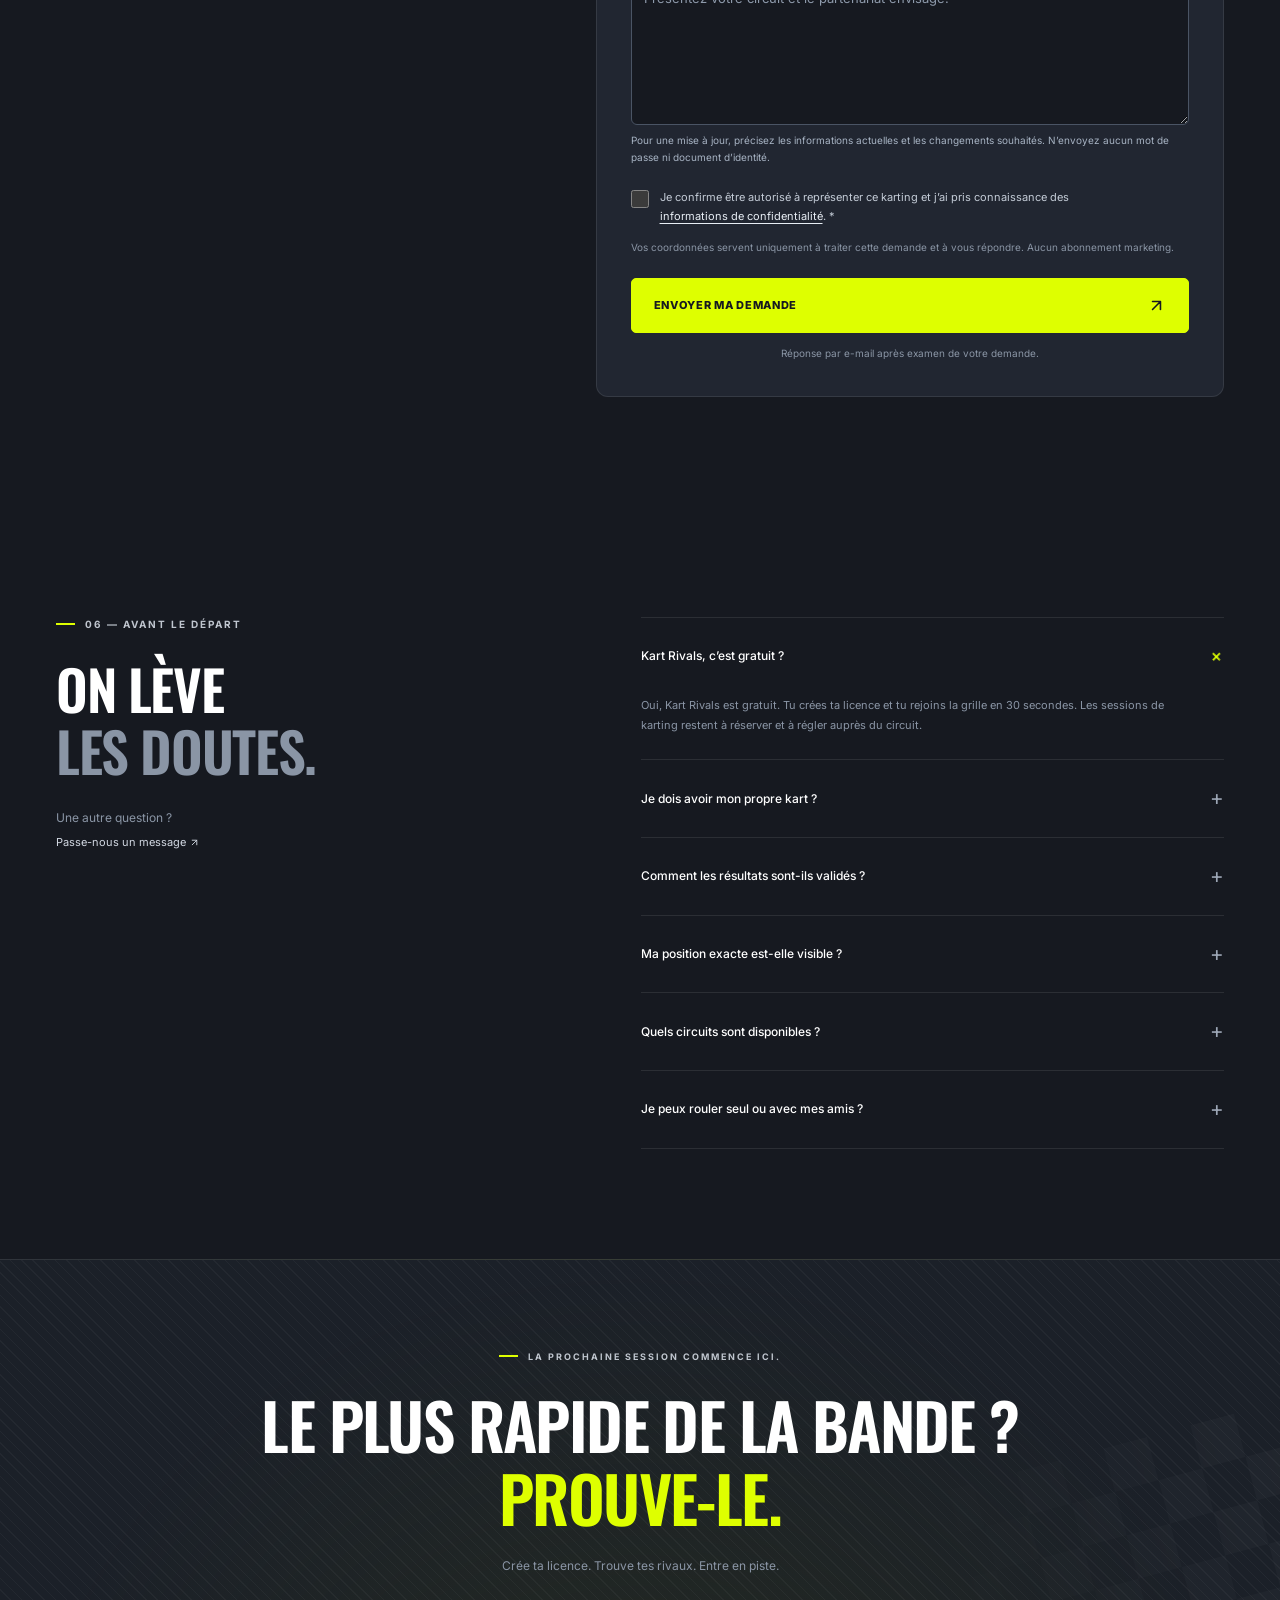
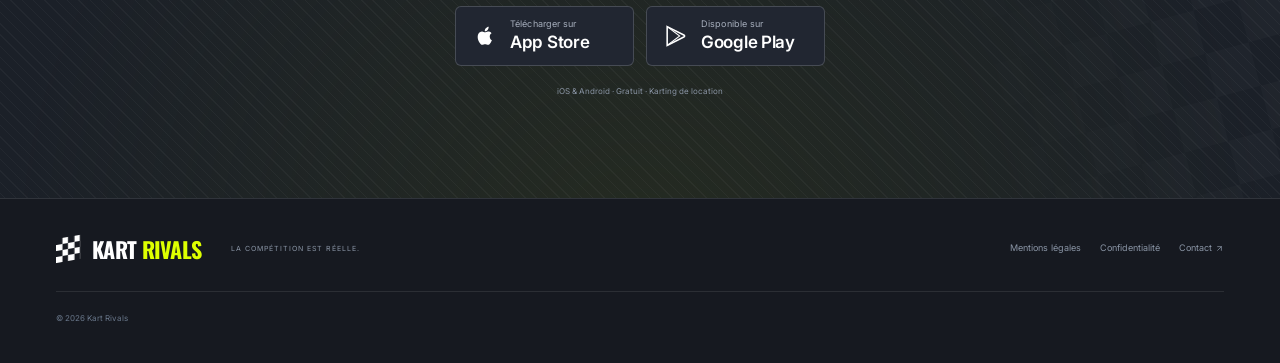
==== commit ee58f3fd: "Replace emoji arrows with monochrome SVG icons" ====
--- a/public/index.html
+++ b/public/index.html
@@ -32,8 +32,8 @@
 <header class="header">
   <div class="wrap nav-wrap">
     <a class="brand" href="#" aria-label="Kart Rivals, accueil"><span class="checker" aria-hidden="true"></span><span>KART <b>RIVALS</b><small>REAL TRACKS. REAL RIVALS.</small></span></a>
-    <nav class="nav" id="navigation" aria-label="Navigation principale"><a href="#concept">Le concept</a><a href="#application">L’application</a><a href="#circuits">Les circuits</a><a href="#kartings">Espace kartings</a><a href="#faq">FAQ</a><a class="nav-mobile-download" href="#telecharger">Entrer en piste ↗</a></nav>
-    <a class="button small header-cta" href="#telecharger">ENTRER EN PISTE <span aria-hidden="true">↗</span></a>
+    <nav class="nav" id="navigation" aria-label="Navigation principale"><a href="#concept">Le concept</a><a href="#application">L’application</a><a href="#circuits">Les circuits</a><a href="#kartings">Espace kartings</a><a href="#faq">FAQ</a><a class="nav-mobile-download" href="#telecharger">Entrer en piste <svg viewBox="0 0 24 24" width="18" height="18" fill="none" stroke="currentColor" stroke-width="2" stroke-linecap="round" stroke-linejoin="round" aria-hidden="true" style="display:inline-block;width:1em;height:1em;vertical-align:-.12em;flex-shrink:0"><path d="M7 17 17 7M7 7h10v10"/></svg></a></nav>
+    <a class="button small header-cta" href="#telecharger">ENTRER EN PISTE <span aria-hidden="true"><svg viewBox="0 0 24 24" width="18" height="18" fill="none" stroke="currentColor" stroke-width="2" stroke-linecap="round" stroke-linejoin="round" aria-hidden="true" style="display:inline-block;width:1em;height:1em;vertical-align:-.12em;flex-shrink:0"><path d="M7 17 17 7M7 7h10v10"/></svg></span></a>
     <button class="menu-toggle" aria-expanded="false" aria-controls="navigation" aria-label="Ouvrir le menu"><span></span><span></span></button>
   </div>
 </header>
@@ -45,7 +45,7 @@
         <p class="eyebrow"><span class="live-dot"></span> LE KARTING. LA VRAIE COMPÉTITION.</p>
         <h1 id="hero-title">TES CIRCUITS.<br>TES RIVAUX.<br><span>TA LÉGENDE.</span></h1>
         <p class="hero-description">Le ticket de chrono, c’était avant.<br>Défie les pilotes de ta région, valide tes courses<br class="desktop-break"> et grimpe au classement.</p>
-        <div class="store-row"><button class="store" data-store="apple"><svg viewBox="0 0 24 24" aria-hidden="true"><path d="M17 12.4c0-2 1.7-3 1.8-3.1-1-1.5-2.5-1.7-3.1-1.7-1.3-.2-2.5.8-3.2.8s-1.7-.8-2.8-.8c-1.5 0-2.8.9-3.5 2.2-1.5 2.6-.4 6.5 1.1 8.6.7 1 1.5 2.1 2.6 2.1 1-.1 1.4-.7 2.7-.7s1.6.7 2.8.6c1.1 0 1.8-1 2.5-2 .8-1.2 1.2-2.4 1.2-2.4-.1 0-2.1-.8-2.1-3.6ZM15 6.2c.6-.8 1.1-1.9 1-3-.9 0-2 .6-2.7 1.4-.6.7-1.2 1.8-1 2.9 1 .1 2-.5 2.7-1.3Z"/></svg><span><small>Télécharger sur</small><strong>App Store</strong></span><span class="store-arrow" aria-hidden="true">↗</span></button><button class="store" data-store="google"><svg viewBox="0 0 24 24" fill="none" aria-hidden="true"><path d="m4 3 12 9L4 21V3Z" stroke="currentColor" stroke-width="1.5"/><path d="m4 3 16 8c1 .5 1 1.5 0 2L4 21m0-18 10 14m-10 4 10-14" stroke="currentColor" stroke-width="1.3"/></svg><span><small>Disponible sur</small><strong>Google Play</strong></span><span class="store-arrow" aria-hidden="true">↗</span></button></div>
+        <div class="store-row"><button class="store" data-store="apple"><svg viewBox="0 0 24 24" aria-hidden="true"><path d="M17 12.4c0-2 1.7-3 1.8-3.1-1-1.5-2.5-1.7-3.1-1.7-1.3-.2-2.5.8-3.2.8s-1.7-.8-2.8-.8c-1.5 0-2.8.9-3.5 2.2-1.5 2.6-.4 6.5 1.1 8.6.7 1 1.5 2.1 2.6 2.1 1-.1 1.4-.7 2.7-.7s1.6.7 2.8.6c1.1 0 1.8-1 2.5-2 .8-1.2 1.2-2.4 1.2-2.4-.1 0-2.1-.8-2.1-3.6ZM15 6.2c.6-.8 1.1-1.9 1-3-.9 0-2 .6-2.7 1.4-.6.7-1.2 1.8-1 2.9 1 .1 2-.5 2.7-1.3Z"/></svg><span><small>Télécharger sur</small><strong>App Store</strong></span><span class="store-arrow" aria-hidden="true"><svg viewBox="0 0 24 24" width="18" height="18" fill="none" stroke="currentColor" stroke-width="2" stroke-linecap="round" stroke-linejoin="round" aria-hidden="true" style="display:inline-block;width:1em;height:1em;vertical-align:-.12em;flex-shrink:0"><path d="M7 17 17 7M7 7h10v10"/></svg></span></button><button class="store" data-store="google"><svg viewBox="0 0 24 24" fill="none" aria-hidden="true"><path d="m4 3 12 9L4 21V3Z" stroke="currentColor" stroke-width="1.5"/><path d="m4 3 16 8c1 .5 1 1.5 0 2L4 21m0-18 10 14m-10 4 10-14" stroke="currentColor" stroke-width="1.3"/></svg><span><small>Disponible sur</small><strong>Google Play</strong></span><span class="store-arrow" aria-hidden="true"><svg viewBox="0 0 24 24" width="18" height="18" fill="none" stroke="currentColor" stroke-width="2" stroke-linecap="round" stroke-linejoin="round" aria-hidden="true" style="display:inline-block;width:1em;height:1em;vertical-align:-.12em;flex-shrink:0"><path d="M7 17 17 7M7 7h10v10"/></svg></span></button></div>
         <p class="hero-note"><span aria-hidden="true">✓</span> Gratuit <i></i> iOS & Android <i></i> Karting de location</p>
       </div>
       <div class="hero-visual">
@@ -66,7 +66,7 @@
   <section class="app-section section" id="application">
     <div class="wrap app-grid">
       <div class="app-stage"><div class="stage-grid" aria-hidden="true"></div><div class="stage-heading"><span id="screen-number">02 / CIRCUITS</span><span class="live-dot"></span></div><div class="phone showcase-phone"><div class="phone-top"><span class="checker" aria-hidden="true"></span><span>KART RIVALS</span></div><img id="app-screen" src="assets/circuits.webp" width="709" height="1112" alt="Carte et annuaire des circuits de karting dans l’application Kart Rivals." loading="lazy"></div><div class="stage-foot"><span>VRAIS ÉCRANS DE L’APPLICATION</span><span aria-hidden="true">//</span></div></div>
-      <div class="app-copy"><p class="eyebrow">02 — DANS TA POCHE. SUR LA PISTE.</p><h2>TOUT TON KARTING.<br><span class="muted">AU MÊME ENDROIT.</span></h2><p class="section-description">Avant, pendant, après la session.<br>Ton paddock ne ferme jamais.</p><div class="screen-tabs" role="tablist" aria-label="Découvrir les écrans de l’application" aria-orientation="vertical"><button class="screen-tab active" id="tab-circuits" role="tab" aria-selected="true" aria-controls="screen-panel" data-screen="circuits"><span class="tab-num">01</span><span><strong>TROUVE TA PROCHAINE PISTE</strong><small>Carte, météo, avis et réservation. Plus de 300 circuits, partout en France.</small></span><span class="tab-arrow" aria-hidden="true">↗</span></button><button class="screen-tab" id="tab-paddock" role="tab" aria-selected="false" aria-controls="screen-panel" tabindex="-1" data-screen="paddock"><span class="tab-num">02</span><span><strong>UNE LICENCE QUI TE RESSEMBLE</strong><small>Ton ELO, tes badges, tes records et l’historique de tes rivalités.</small></span><span class="tab-arrow" aria-hidden="true">↗</span></button><button class="screen-tab" id="tab-defis" role="tab" aria-selected="false" aria-controls="screen-panel" tabindex="-1" data-screen="defis"><span class="tab-num">03</span><span><strong>DU DUEL À LA GRILLE COMPLÈTE</strong><small>Un contre un, courses entre amis ou Time Attack solo. À toi de jouer.</small></span><span class="tab-arrow" aria-hidden="true">↗</span></button><button class="screen-tab" id="tab-actu" role="tab" aria-selected="false" aria-controls="screen-panel" tabindex="-1" data-screen="actu"><span class="tab-num">04</span><span><strong>LE PADDOCK EN DIRECT</strong><small>Partage ton meilleur tour. Réagis aux exploits. Prépare la revanche.</small></span><span class="tab-arrow" aria-hidden="true">↗</span></button></div><div id="screen-panel" role="tabpanel" aria-labelledby="tab-circuits"><p id="screen-description" class="screen-description" aria-live="polite">Circuits — ta prochaine session commence ici.</p></div></div>
+      <div class="app-copy"><p class="eyebrow">02 — DANS TA POCHE. SUR LA PISTE.</p><h2>TOUT TON KARTING.<br><span class="muted">AU MÊME ENDROIT.</span></h2><p class="section-description">Avant, pendant, après la session.<br>Ton paddock ne ferme jamais.</p><div class="screen-tabs" role="tablist" aria-label="Découvrir les écrans de l’application" aria-orientation="vertical"><button class="screen-tab active" id="tab-circuits" role="tab" aria-selected="true" aria-controls="screen-panel" data-screen="circuits"><span class="tab-num">01</span><span><strong>TROUVE TA PROCHAINE PISTE</strong><small>Carte, météo, avis et réservation. Plus de 300 circuits, partout en France.</small></span><span class="tab-arrow" aria-hidden="true"><svg viewBox="0 0 24 24" width="18" height="18" fill="none" stroke="currentColor" stroke-width="2" stroke-linecap="round" stroke-linejoin="round" aria-hidden="true" style="display:inline-block;width:1em;height:1em;vertical-align:-.12em;flex-shrink:0"><path d="M7 17 17 7M7 7h10v10"/></svg></span></button><button class="screen-tab" id="tab-paddock" role="tab" aria-selected="false" aria-controls="screen-panel" tabindex="-1" data-screen="paddock"><span class="tab-num">02</span><span><strong>UNE LICENCE QUI TE RESSEMBLE</strong><small>Ton ELO, tes badges, tes records et l’historique de tes rivalités.</small></span><span class="tab-arrow" aria-hidden="true"><svg viewBox="0 0 24 24" width="18" height="18" fill="none" stroke="currentColor" stroke-width="2" stroke-linecap="round" stroke-linejoin="round" aria-hidden="true" style="display:inline-block;width:1em;height:1em;vertical-align:-.12em;flex-shrink:0"><path d="M7 17 17 7M7 7h10v10"/></svg></span></button><button class="screen-tab" id="tab-defis" role="tab" aria-selected="false" aria-controls="screen-panel" tabindex="-1" data-screen="defis"><span class="tab-num">03</span><span><strong>DU DUEL À LA GRILLE COMPLÈTE</strong><small>Un contre un, courses entre amis ou Time Attack solo. À toi de jouer.</small></span><span class="tab-arrow" aria-hidden="true"><svg viewBox="0 0 24 24" width="18" height="18" fill="none" stroke="currentColor" stroke-width="2" stroke-linecap="round" stroke-linejoin="round" aria-hidden="true" style="display:inline-block;width:1em;height:1em;vertical-align:-.12em;flex-shrink:0"><path d="M7 17 17 7M7 7h10v10"/></svg></span></button><button class="screen-tab" id="tab-actu" role="tab" aria-selected="false" aria-controls="screen-panel" tabindex="-1" data-screen="actu"><span class="tab-num">04</span><span><strong>LE PADDOCK EN DIRECT</strong><small>Partage ton meilleur tour. Réagis aux exploits. Prépare la revanche.</small></span><span class="tab-arrow" aria-hidden="true"><svg viewBox="0 0 24 24" width="18" height="18" fill="none" stroke="currentColor" stroke-width="2" stroke-linecap="round" stroke-linejoin="round" aria-hidden="true" style="display:inline-block;width:1em;height:1em;vertical-align:-.12em;flex-shrink:0"><path d="M7 17 17 7M7 7h10v10"/></svg></span></button></div><div id="screen-panel" role="tabpanel" aria-labelledby="tab-circuits"><p id="screen-description" class="screen-description" aria-live="polite">Circuits — ta prochaine session commence ici.</p></div></div>
     </div>
   </section>
   <section class="section wrap ranks-section" id="rangs"><div class="section-intro rank-intro"><div><p class="eyebrow">03 — LE CLASSEMENT SE MÉRITE</p><h2>DE NOVICE.<br><span class="muted">À INOUBLIABLE.</span></h2></div><p>Tout le monde commence à 1 000 ELO.<br>Ensuite, seule la piste décide.<br>Du classement départemental au podium national.</p></div><div class="rank-display"><div><span class="micro">TON PROCHAIN OBJECTIF</span><h3 id="rank-title" aria-live="polite">LÉGENDE</h3><p id="rank-description">Le sommet de la grille. Un rang à défendre, course après course.</p></div><div class="rank-emblem" id="rank-emblem" aria-hidden="true"><span>VII</span><svg viewBox="0 0 180 180"><path d="m90 10 64 38v75l-64 40-64-40V48Z"/><path d="m90 23 53 31v63l-53 33-53-33V54Z"/><path d="m49 126 41 27 41-27M49 138l41 27 41-27"/></svg></div><span class="rank-watermark" aria-hidden="true">VII</span></div><div class="rank-rail" aria-label="Explorer les sept rangs"><button data-rank="0" style="--rank:#8A93A3" aria-pressed="false"><span>I</span>NOVICE</button><button data-rank="1" style="--rank:#CD7F32" aria-pressed="false"><span>II</span>BRONZE</button><button data-rank="2" style="--rank:#C0C7D1" aria-pressed="false"><span>III</span>ARGENT</button><button data-rank="3" style="--rank:#FFC83D" aria-pressed="false"><span>IV</span>OR</button><button data-rank="4" style="--rank:#4FE3D6" aria-pressed="false"><span>V</span>PLATINE</button><button data-rank="5" style="--rank:#5AA9FF" aria-pressed="false"><span>VI</span>DIAMANT</button><button class="selected" data-rank="6" style="--rank:#FF6B1A" aria-pressed="true"><span>VII</span>LÉGENDE</button></div></section>
@@ -81,14 +81,14 @@
     </form>
     <div class="directory-toolbar"><p id="circuit-count" role="status" aria-live="polite">Chargement des circuits…</p><button id="circuit-reset" type="button">Réinitialiser les filtres ↺</button></div>
     <div class="directory-grid">
-      <div class="directory-map-card"><div class="directory-map-top"><span>LA GRILLE DE DÉPART</span><div class="circuit-legend"><span><i></i> Indoor</span><span><i></i> Outdoor</span></div></div><div id="circuit-map" aria-label="Carte interactive des circuits de karting"></div><p id="map-status" class="map-status" role="status" hidden></p><div class="directory-map-footer"><span>Départements et circuits · clique pour explorer.</span><button id="map-fit" type="button">Recentrer ↗</button></div></div>
+      <div class="directory-map-card"><div class="directory-map-top"><span>LA GRILLE DE DÉPART</span><div class="circuit-legend"><span><i></i> Indoor</span><span><i></i> Outdoor</span></div></div><div id="circuit-map" aria-label="Carte interactive des circuits de karting"></div><p id="map-status" class="map-status" role="status" hidden></p><div class="directory-map-footer"><span>Départements et circuits · clique pour explorer.</span><button id="map-fit" type="button">Recentrer <svg viewBox="0 0 24 24" width="18" height="18" fill="none" stroke="currentColor" stroke-width="2" stroke-linecap="round" stroke-linejoin="round" aria-hidden="true" style="display:inline-block;width:1em;height:1em;vertical-align:-.12em;flex-shrink:0"><path d="M7 17 17 7M7 7h10v10"/></svg></button></div></div>
       <div class="directory-results" aria-label="Résultats de recherche"><div id="circuit-list"></div><div id="circuit-error" class="circuit-empty" hidden><h3>LE DÉPART EST RETARDÉ.</h3><p>Impossible de charger les circuits. Réessaie dans un instant.</p><button id="circuit-retry" type="button">Réessayer ↻</button></div><nav id="circuit-pagination" class="circuit-pagination" aria-label="Pages des circuits" hidden><button id="circuits-previous" type="button" aria-label="Page précédente">←</button><span id="circuits-page"></span><button id="circuits-next" type="button" aria-label="Page suivante">→</button></nav></div>
     </div>
     <p class="directory-source">Fiches issues de l’annuaire Kart Rivals. Vérifie les horaires et les conditions auprès du circuit avant de te déplacer.</p>
     <noscript><p>Active JavaScript pour rechercher les circuits et utiliser la carte interactive.</p></noscript>
   </section>
   <section class="section wrap partner-contact" id="kartings" aria-labelledby="partner-title">
-    <div class="partner-contact-intro"><p class="eyebrow">ESPACE KARTINGS</p><h2 id="partner-title">VOTRE CIRCUIT.<br><span class="muted">AU CŒUR<br>DU PADDOCK.</span></h2><p>Vous gérez un karting ? Échangeons sur un partenariat ou sur la mise à jour de votre page dans l’application.</p><div class="partner-benefit"><span>01</span><div><h3>DEVENIR PARTENAIRE</h3><p>Présentez votre circuit, vos événements et vos projets à l’équipe Kart Rivals.</p></div></div><div class="partner-benefit"><span>02</span><div><h3>ACTUALISER VOTRE FICHE</h3><p>Adresse, contacts, informations de piste, réservation : indiquez les éléments à corriger ou à compléter.</p></div></div><p class="partner-review">Chaque demande est étudiée par notre équipe. Nous vérifions votre lien avec le circuit avant toute modification ou attribution d’accès à sa page.</p><a class="text-link" href="mailto:contact@kartrivals.fr">contact@kartrivals.fr ↗</a></div>
+    <div class="partner-contact-intro"><p class="eyebrow">ESPACE KARTINGS</p><h2 id="partner-title">VOTRE CIRCUIT.<br><span class="muted">AU CŒUR<br>DU PADDOCK.</span></h2><p>Vous gérez un karting ? Échangeons sur un partenariat ou sur la mise à jour de votre page dans l’application.</p><div class="partner-benefit"><span>01</span><div><h3>DEVENIR PARTENAIRE</h3><p>Présentez votre circuit, vos événements et vos projets à l’équipe Kart Rivals.</p></div></div><div class="partner-benefit"><span>02</span><div><h3>ACTUALISER VOTRE FICHE</h3><p>Adresse, contacts, informations de piste, réservation : indiquez les éléments à corriger ou à compléter.</p></div></div><p class="partner-review">Chaque demande est étudiée par notre équipe. Nous vérifions votre lien avec le circuit avant toute modification ou attribution d’accès à sa page.</p><a class="text-link" href="mailto:contact@kartrivals.fr">contact@kartrivals.fr <svg viewBox="0 0 24 24" width="18" height="18" fill="none" stroke="currentColor" stroke-width="2" stroke-linecap="round" stroke-linejoin="round" aria-hidden="true" style="display:inline-block;width:1em;height:1em;vertical-align:-.12em;flex-shrink:0"><path d="M7 17 17 7M7 7h10v10"/></svg></a></div>
     <div class="partner-form-card"><p class="micro">PRENONS LE DÉPART ENSEMBLE</p><h3>PARLONS DE VOTRE KARTING.</h3><p class="partner-required">Les champs marqués d’un * sont obligatoires.</p>
       <form id="partner-form" action="api/contact.php" method="post">
         <div class="partner-field full"><label for="partner-type">VOTRE DEMANDE *</label><select id="partner-type" name="type" required><option value="partnership">Devenir partenaire</option><option value="update">Mettre à jour ma fiche dans l’application</option><option value="both">Partenariat et mise à jour de fiche</option></select></div>
@@ -103,17 +103,17 @@
         <div class="partner-trap" aria-hidden="true"><label for="partner-fax">Laisser ce champ vide</label><input id="partner-fax" name="company_fax" tabindex="-1" autocomplete="off"></div>
         <label class="partner-ack full"><input type="checkbox" name="acknowledgement" value="yes" required><span>Je confirme être autorisé à représenter ce karting et j’ai pris connaissance des <button type="button" data-dialog="privacy">informations de confidentialité</button>. *</span></label>
         <p class="partner-data-note full">Vos coordonnées servent uniquement à traiter cette demande et à vous répondre. Aucun abonnement marketing.</p>
-        <div class="partner-send full"><button class="button" id="partner-submit" type="submit">ENVOYER MA DEMANDE <span aria-hidden="true">↗</span></button><p>Réponse par e-mail après examen de votre demande.</p></div>
+        <div class="partner-send full"><button class="button" id="partner-submit" type="submit">ENVOYER MA DEMANDE <span aria-hidden="true"><svg viewBox="0 0 24 24" width="18" height="18" fill="none" stroke="currentColor" stroke-width="2" stroke-linecap="round" stroke-linejoin="round" aria-hidden="true" style="display:inline-block;width:1em;height:1em;vertical-align:-.12em;flex-shrink:0"><path d="M7 17 17 7M7 7h10v10"/></svg></span></button><p>Réponse par e-mail après examen de votre demande.</p></div>
         <div id="partner-status" class="partner-status full" role="status" aria-live="polite" tabindex="-1" hidden></div>
       </form>
       <noscript><p>Pour envoyer votre demande, écrivez directement à <a href="mailto:contact@kartrivals.fr">contact@kartrivals.fr</a>. Le formulaire nécessite JavaScript.</p></noscript>
     </div>
   </section>
-  <section class="section wrap faq-section" id="faq"><div><p class="eyebrow">06 — AVANT LE DÉPART</p><h2>ON LÈVE<br><span class="muted">LES DOUTES.</span></h2><p>Une autre question ?<br><a class="text-link" href="mailto:contact@kartrivals.fr">Passe-nous un message ↗</a></p></div><div class="faqs"><details open><summary>Kart Rivals, c’est gratuit ?<span aria-hidden="true">+</span></summary><p>Oui, Kart Rivals est gratuit. Tu crées ta licence et tu rejoins la grille en 30 secondes. Les sessions de karting restent à réserver et à régler auprès du circuit.</p></details><details><summary>Je dois avoir mon propre kart ?<span aria-hidden="true">+</span></summary><p>Non. Kart Rivals est pensé pour le karting de location, indoor comme outdoor. Viens avec ton envie de rouler : le circuit fournit le kart.</p></details><details><summary>Comment les résultats sont-ils validés ?<span aria-hidden="true">+</span></summary><p>Le résultat d’un défi doit être confirmé par les deux pilotes avant le calcul de l’ELO. En Time Attack, une photo du ticket de chronométrage permet de certifier le chrono après vérification automatique. Un litige peut être signalé à l’équipe.</p></details><details><summary>Ma position exacte est-elle visible ?<span aria-hidden="true">+</span></summary><p>Non. La découverte des pilotes utilise une position approximative, à environ un kilomètre. Ta position exacte n’est jamais affichée aux autres pilotes.</p></details><details><summary>Quels circuits sont disponibles ?<span aria-hidden="true">+</span></summary><p>L’annuaire référence plus de 300 circuits en France métropolitaine. Dans l’application, filtre par région et département, puis retrouve les infos pratiques, les avis, la météo et les records du circuit.</p></details><details><summary>Je peux rouler seul ou avec mes amis ?<span aria-hidden="true">+</span></summary><p>Les deux. Lance un Time Attack solo, défie un ami ou organise une course à plusieurs. Tu peux aussi annoncer une session ouverte de 2 à 8 places pour rencontrer d’autres pilotes.</p></details></div></section>
+  <section class="section wrap faq-section" id="faq"><div><p class="eyebrow">06 — AVANT LE DÉPART</p><h2>ON LÈVE<br><span class="muted">LES DOUTES.</span></h2><p>Une autre question ?<br><a class="text-link" href="mailto:contact@kartrivals.fr">Passe-nous un message <svg viewBox="0 0 24 24" width="18" height="18" fill="none" stroke="currentColor" stroke-width="2" stroke-linecap="round" stroke-linejoin="round" aria-hidden="true" style="display:inline-block;width:1em;height:1em;vertical-align:-.12em;flex-shrink:0"><path d="M7 17 17 7M7 7h10v10"/></svg></a></p></div><div class="faqs"><details open><summary>Kart Rivals, c’est gratuit ?<span aria-hidden="true">+</span></summary><p>Oui, Kart Rivals est gratuit. Tu crées ta licence et tu rejoins la grille en 30 secondes. Les sessions de karting restent à réserver et à régler auprès du circuit.</p></details><details><summary>Je dois avoir mon propre kart ?<span aria-hidden="true">+</span></summary><p>Non. Kart Rivals est pensé pour le karting de location, indoor comme outdoor. Viens avec ton envie de rouler : le circuit fournit le kart.</p></details><details><summary>Comment les résultats sont-ils validés ?<span aria-hidden="true">+</span></summary><p>Le résultat d’un défi doit être confirmé par les deux pilotes avant le calcul de l’ELO. En Time Attack, une photo du ticket de chronométrage permet de certifier le chrono après vérification automatique. Un litige peut être signalé à l’équipe.</p></details><details><summary>Ma position exacte est-elle visible ?<span aria-hidden="true">+</span></summary><p>Non. La découverte des pilotes utilise une position approximative, à environ un kilomètre. Ta position exacte n’est jamais affichée aux autres pilotes.</p></details><details><summary>Quels circuits sont disponibles ?<span aria-hidden="true">+</span></summary><p>L’annuaire référence plus de 300 circuits en France métropolitaine. Dans l’application, filtre par région et département, puis retrouve les infos pratiques, les avis, la météo et les records du circuit.</p></details><details><summary>Je peux rouler seul ou avec mes amis ?<span aria-hidden="true">+</span></summary><p>Les deux. Lance un Time Attack solo, défie un ami ou organise une course à plusieurs. Tu peux aussi annoncer une session ouverte de 2 à 8 places pour rencontrer d’autres pilotes.</p></details></div></section>
   <section class="download-section" id="telecharger"><div class="wrap"><p class="eyebrow">LA PROCHAINE SESSION COMMENCE ICI.</p><h2>LE PLUS RAPIDE DE LA BANDE ?<br><span>PROUVE-LE.</span></h2><p>Crée ta licence. Trouve tes rivaux. Entre en piste.</p><div class="store-row"><button class="store" data-store="apple"><svg viewBox="0 0 24 24" aria-hidden="true"><path d="M17 12.4c0-2 1.7-3 1.8-3.1-1-1.5-2.5-1.7-3.1-1.7-1.3-.2-2.5.8-3.2.8s-1.7-.8-2.8-.8c-1.5 0-2.8.9-3.5 2.2-1.5 2.6-.4 6.5 1.1 8.6.7 1 1.5 2.1 2.6 2.1 1-.1 1.4-.7 2.7-.7s1.6.7 2.8.6c1.1 0 1.8-1 2.5-2 .8-1.2 1.2-2.4 1.2-2.4-.1 0-2.1-.8-2.1-3.6ZM15 6.2c.6-.8 1.1-1.9 1-3-.9 0-2 .6-2.7 1.4-.6.7-1.2 1.8-1 2.9 1 .1 2-.5 2.7-1.3Z"/></svg><span><small>Télécharger sur</small><strong>App Store</strong></span></button><button class="store" data-store="google"><svg viewBox="0 0 24 24" fill="none" aria-hidden="true"><path d="m4 3 16 8c1 .5 1 1.5 0 2L4 21V3Z" stroke="currentColor" stroke-width="1.5"/><path d="m4 3 12 9L4 21" stroke="currentColor"/></svg><span><small>Disponible sur</small><strong>Google Play</strong></span></button></div><small class="download-note">iOS & Android · Gratuit · Karting de location</small></div><div class="finish-checker" aria-hidden="true"></div></section>
 </main>
-<footer class="footer wrap"><a class="brand" href="#" aria-label="Kart Rivals, retour en haut"><span class="checker" aria-hidden="true"></span><span>KART <b>RIVALS</b></span></a><p>LA COMPÉTITION EST RÉELLE.</p><div><button data-dialog="legal">Mentions légales</button><button data-dialog="privacy">Confidentialité</button><a href="mailto:contact@kartrivals.fr">Contact ↗</a></div><small>© <span id="year">2026</span> Kart Rivals</small></footer>
-<dialog id="store-dialog" class="dialog"><button class="dialog-close" aria-label="Fermer">×</button><span class="checker" aria-hidden="true"></span><p class="eyebrow">BIENTÔT SUR LA GRILLE</p><h2 id="store-title">RESTE DANS LA COURSE.</h2><p id="store-message">Les liens officiels de téléchargement seront disponibles ici prochainement.</p><a class="button" href="mailto:contact@kartrivals.fr?subject=Kart%20Rivals%20%E2%80%94%20Disponibilit%C3%A9%20de%20l%E2%80%99application">NOUS CONTACTER <span aria-hidden="true">↗</span></a></dialog>
+<footer class="footer wrap"><a class="brand" href="#" aria-label="Kart Rivals, retour en haut"><span class="checker" aria-hidden="true"></span><span>KART <b>RIVALS</b></span></a><p>LA COMPÉTITION EST RÉELLE.</p><div><button data-dialog="legal">Mentions légales</button><button data-dialog="privacy">Confidentialité</button><a href="mailto:contact@kartrivals.fr">Contact <svg viewBox="0 0 24 24" width="18" height="18" fill="none" stroke="currentColor" stroke-width="2" stroke-linecap="round" stroke-linejoin="round" aria-hidden="true" style="display:inline-block;width:1em;height:1em;vertical-align:-.12em;flex-shrink:0"><path d="M7 17 17 7M7 7h10v10"/></svg></a></div><small>© <span id="year">2026</span> Kart Rivals</small></footer>
+<dialog id="store-dialog" class="dialog"><button class="dialog-close" aria-label="Fermer">×</button><span class="checker" aria-hidden="true"></span><p class="eyebrow">BIENTÔT SUR LA GRILLE</p><h2 id="store-title">RESTE DANS LA COURSE.</h2><p id="store-message">Les liens officiels de téléchargement seront disponibles ici prochainement.</p><a class="button" href="mailto:contact@kartrivals.fr?subject=Kart%20Rivals%20%E2%80%94%20Disponibilit%C3%A9%20de%20l%E2%80%99application">NOUS CONTACTER <span aria-hidden="true"><svg viewBox="0 0 24 24" width="18" height="18" fill="none" stroke="currentColor" stroke-width="2" stroke-linecap="round" stroke-linejoin="round" aria-hidden="true" style="display:inline-block;width:1em;height:1em;vertical-align:-.12em;flex-shrink:0"><path d="M7 17 17 7M7 7h10v10"/></svg></span></a></dialog>
 <dialog id="circuit-dialog" class="dialog circuit-dialog" aria-labelledby="circuit-detail-title"><button class="dialog-close" aria-label="Fermer">×</button><div id="circuit-detail"></div></dialog>
 <dialog id="legal-dialog" class="dialog legal-dialog"><button class="dialog-close" aria-label="Fermer">×</button><p class="eyebrow">KART RIVALS</p><h2>MENTIONS LÉGALES</h2><p>Site de présentation du projet Kart Rivals.</p><h3>Contact</h3><p><a href="mailto:contact@kartrivals.fr">contact@kartrivals.fr</a></p><h3>Hébergement</h3><p>IONOS — <a href="https://www.ionos.fr" target="_blank" rel="noopener noreferrer">www.ionos.fr</a></p><h3>Informations de publication</h3><p>Les informations légales complètes de l’éditeur et du responsable de publication sont en cours de renseignement.</p><h3>Application mobile</h3><p>Les écrans présentent l’application Kart Rivals. Les conditions d’utilisation et la politique de confidentialité de l’application seront communiquées séparément.</p></dialog>
 <dialog id="privacy-dialog" class="dialog legal-dialog"><button class="dialog-close" aria-label="Fermer">×</button><p class="eyebrow">KART RIVALS</p><h2>CONFIDENTIALITÉ</h2><p>Cette notice concerne uniquement le site vitrine kartrivals.fr.</p><h3>Navigation sur ce site</h3><p>Le site n’utilise ni outil de mesure d’audience, ni cookie publicitaire. Les choix d’affichage ne sont pas enregistrés sur ton appareil. Les polices, images et contours géographiques de la carte sont servis avec le site. La recherche de circuits est effectuée dans ton navigateur et aucune position GPS ne t’est demandée. Un clic sur Itinéraire ou sur le site d’un circuit ouvre un service externe, soumis à sa propre politique de confidentialité.</p><h3>Demandes des kartings</h3><p>Le formulaire collecte le nom du karting, sa ville, votre nom, votre fonction, votre e-mail et votre message, ainsi que le téléphone et le site si vous les renseignez. Ces informations servent à examiner votre demande de partenariat ou de mise à jour et à vous répondre. Elles sont transmises à contact@kartrivals.fr et une copie est conservée hors de l’espace public du site, pour une durée de référence de 90 jours. Les échanges e-mail peuvent être conservés le temps du traitement et d’une éventuelle relation de partenariat.</p><p>Un cookie de session strictement nécessaire protège le formulaire. Une empreinte technique de l’adresse IP limite les envois abusifs ; ses données expirent après 24 heures. La suppression des copies et données techniques expirées est effectuée lors des nouvelles demandes. Pour demander l’accès, la rectification ou la suppression de vos données, écrivez à contact@kartrivals.fr.</p><h3>Hébergement et contact</h3><p>L’hébergeur peut traiter des journaux techniques nécessaires au fonctionnement et à la sécurité du site, notamment l’adresse IP et les requêtes. Un clic sur un lien de contact ouvre ta messagerie ; les informations que tu envoies servent à répondre à ta demande.</p><h3>Application Kart Rivals</h3><p>Les comptes, la géolocalisation, les chronos et les fonctionnalités sociales de l’application relèvent d’une politique distincte, à consulter dans l’application. Ce site vitrine n’accède pas à ces données.</p><p>Pour toute question : <a href="mailto:contact@kartrivals.fr">contact@kartrivals.fr</a>.</p></dialog>
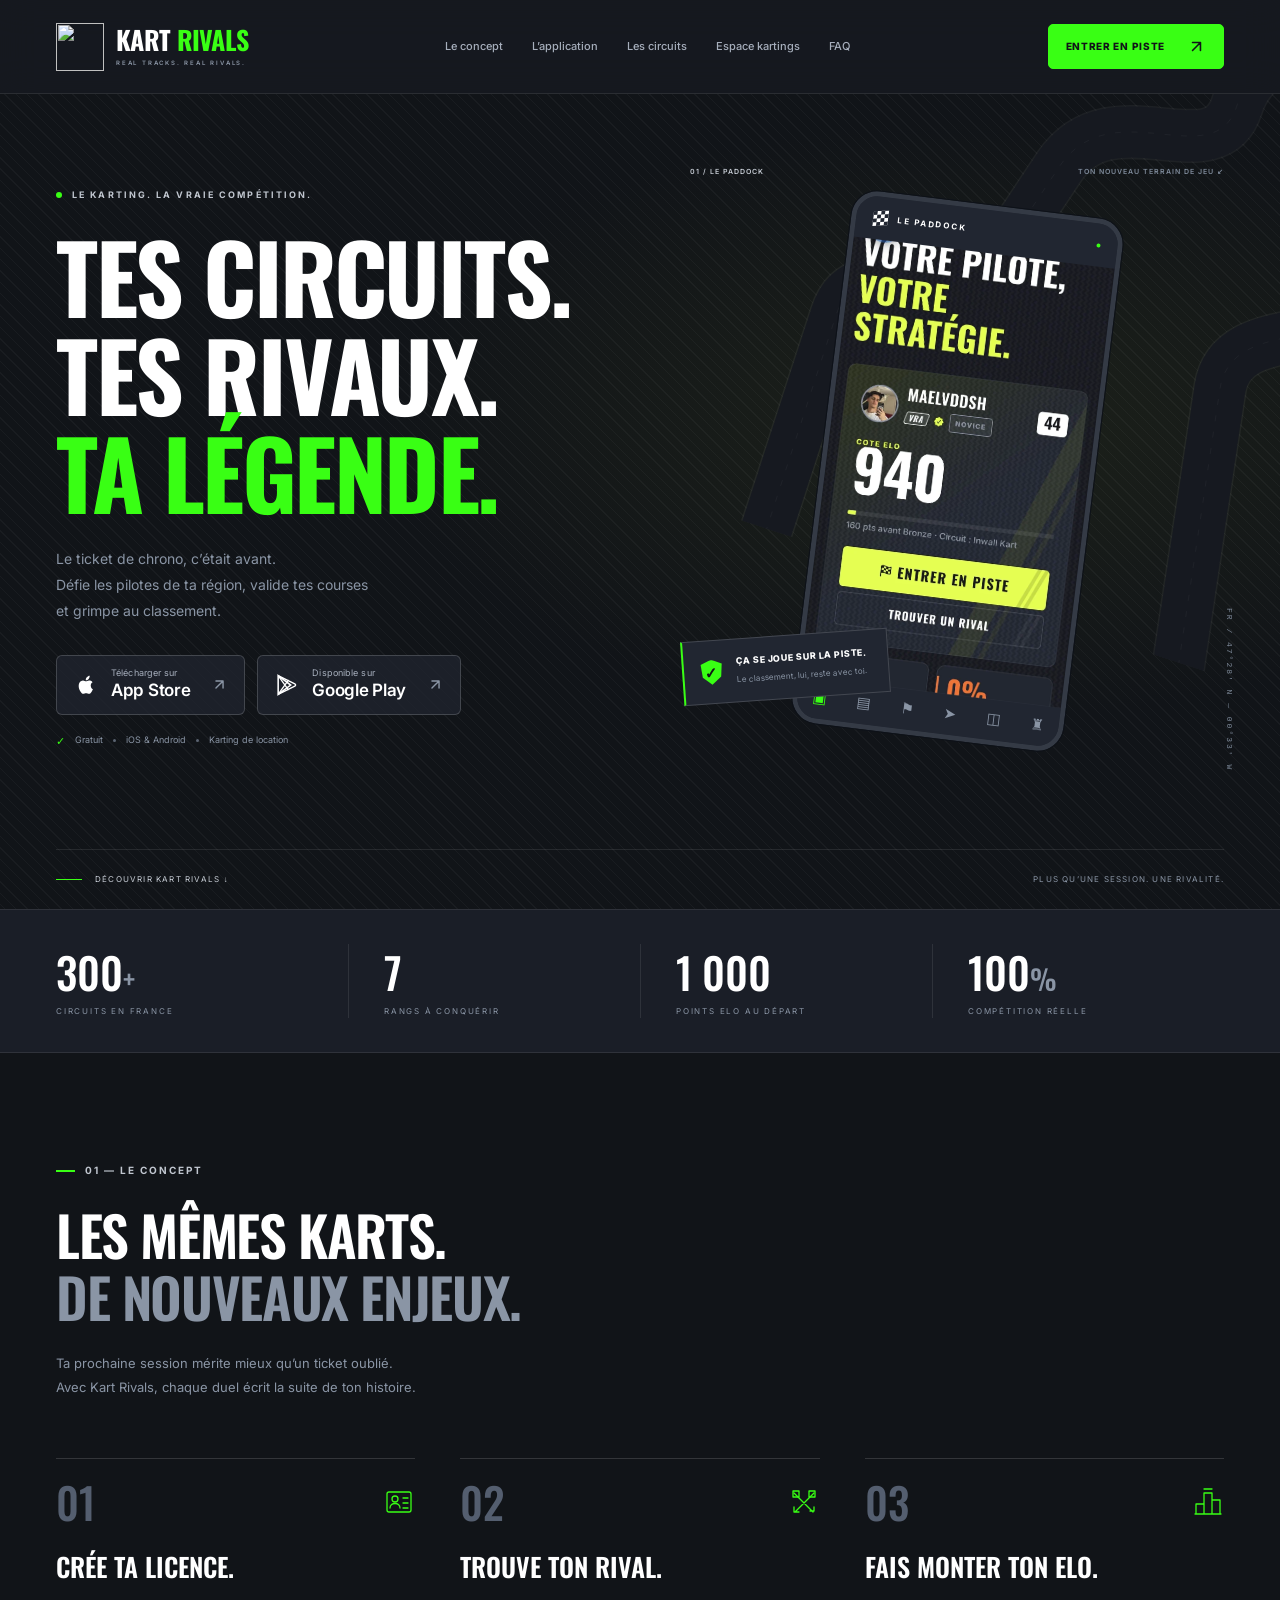
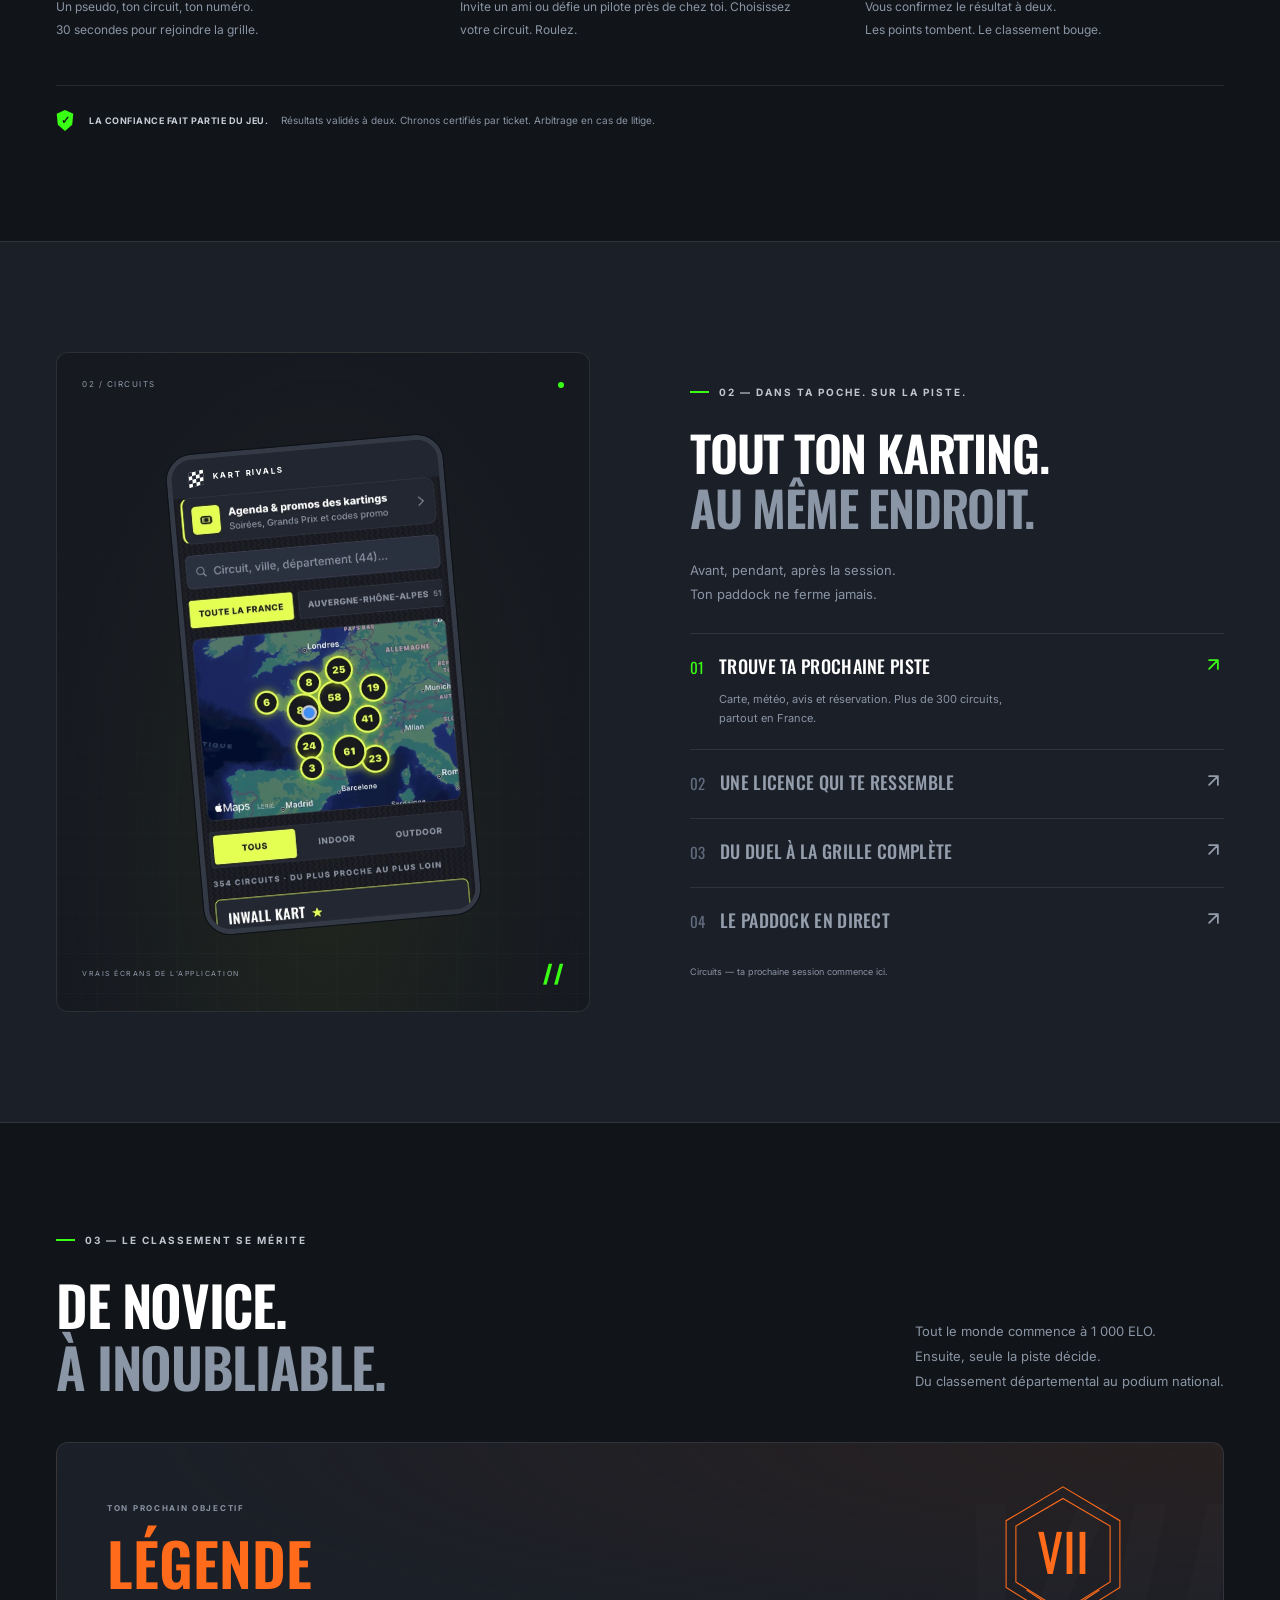
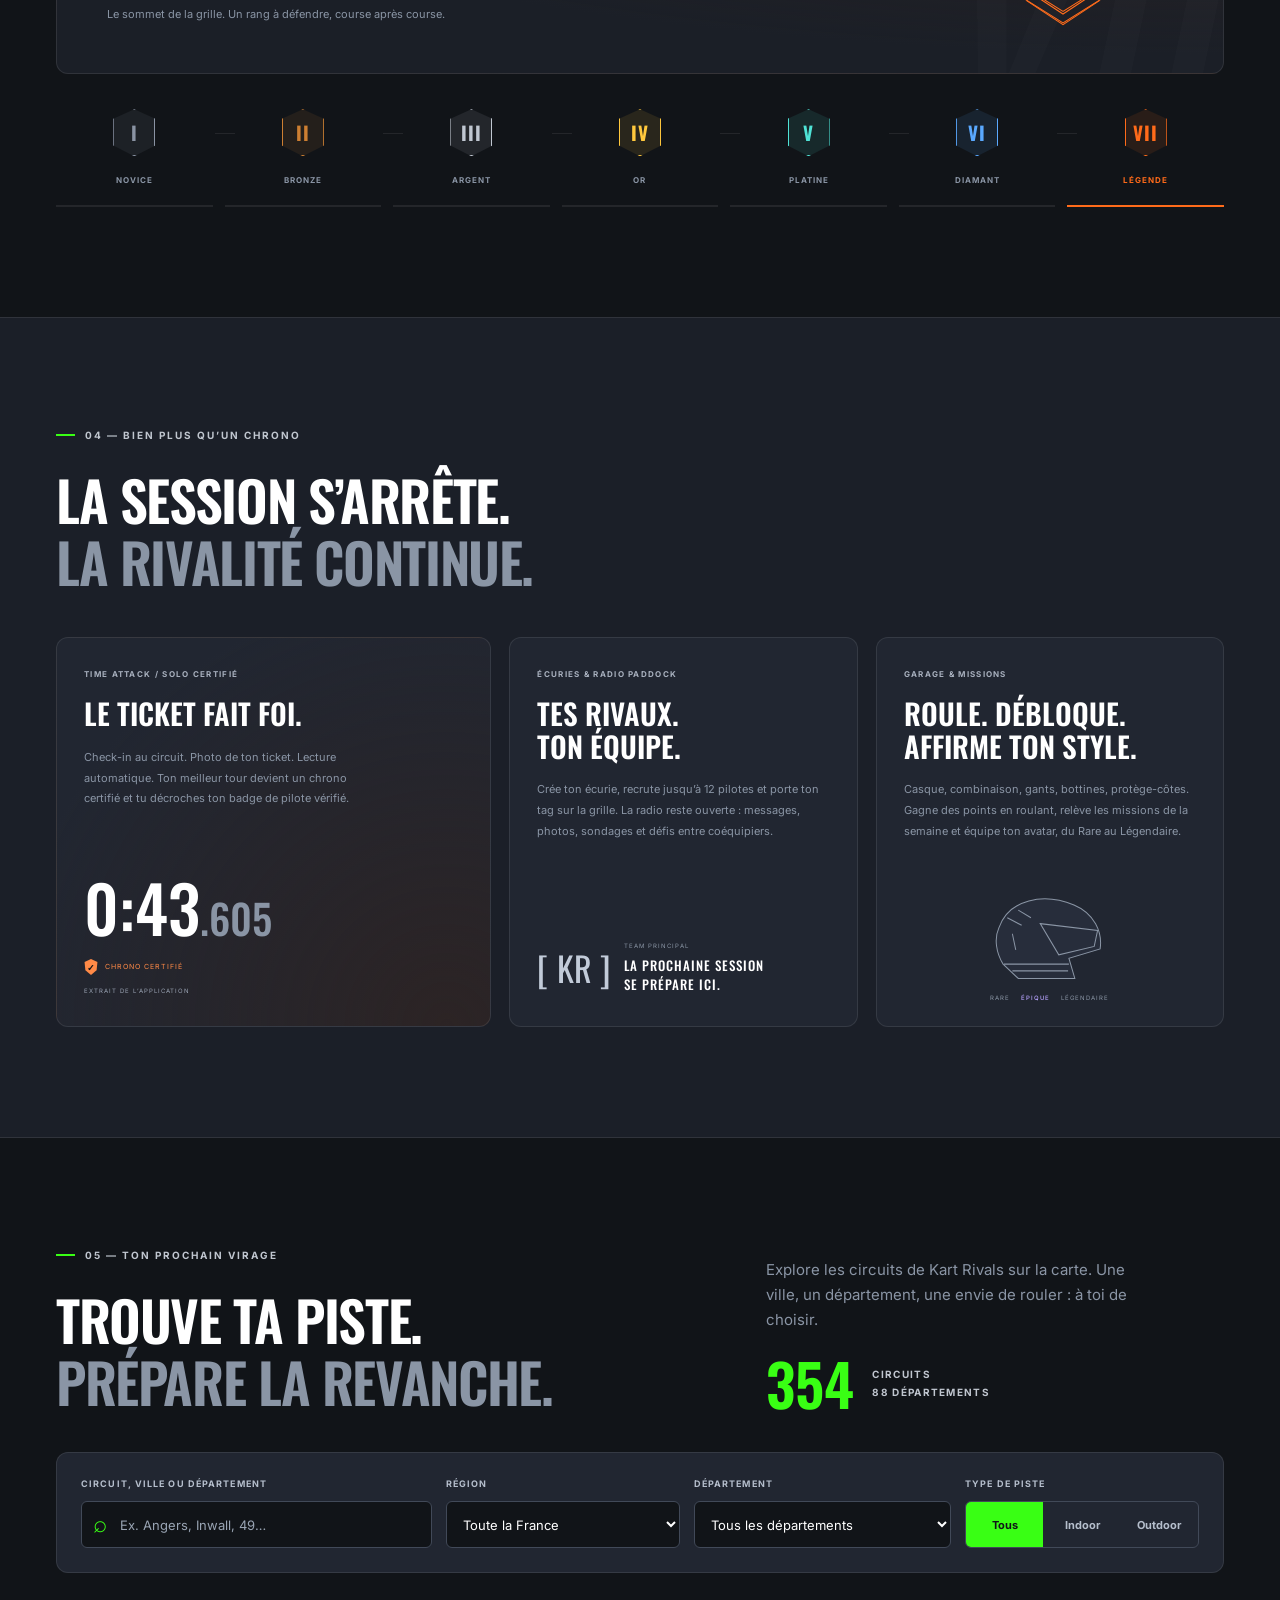
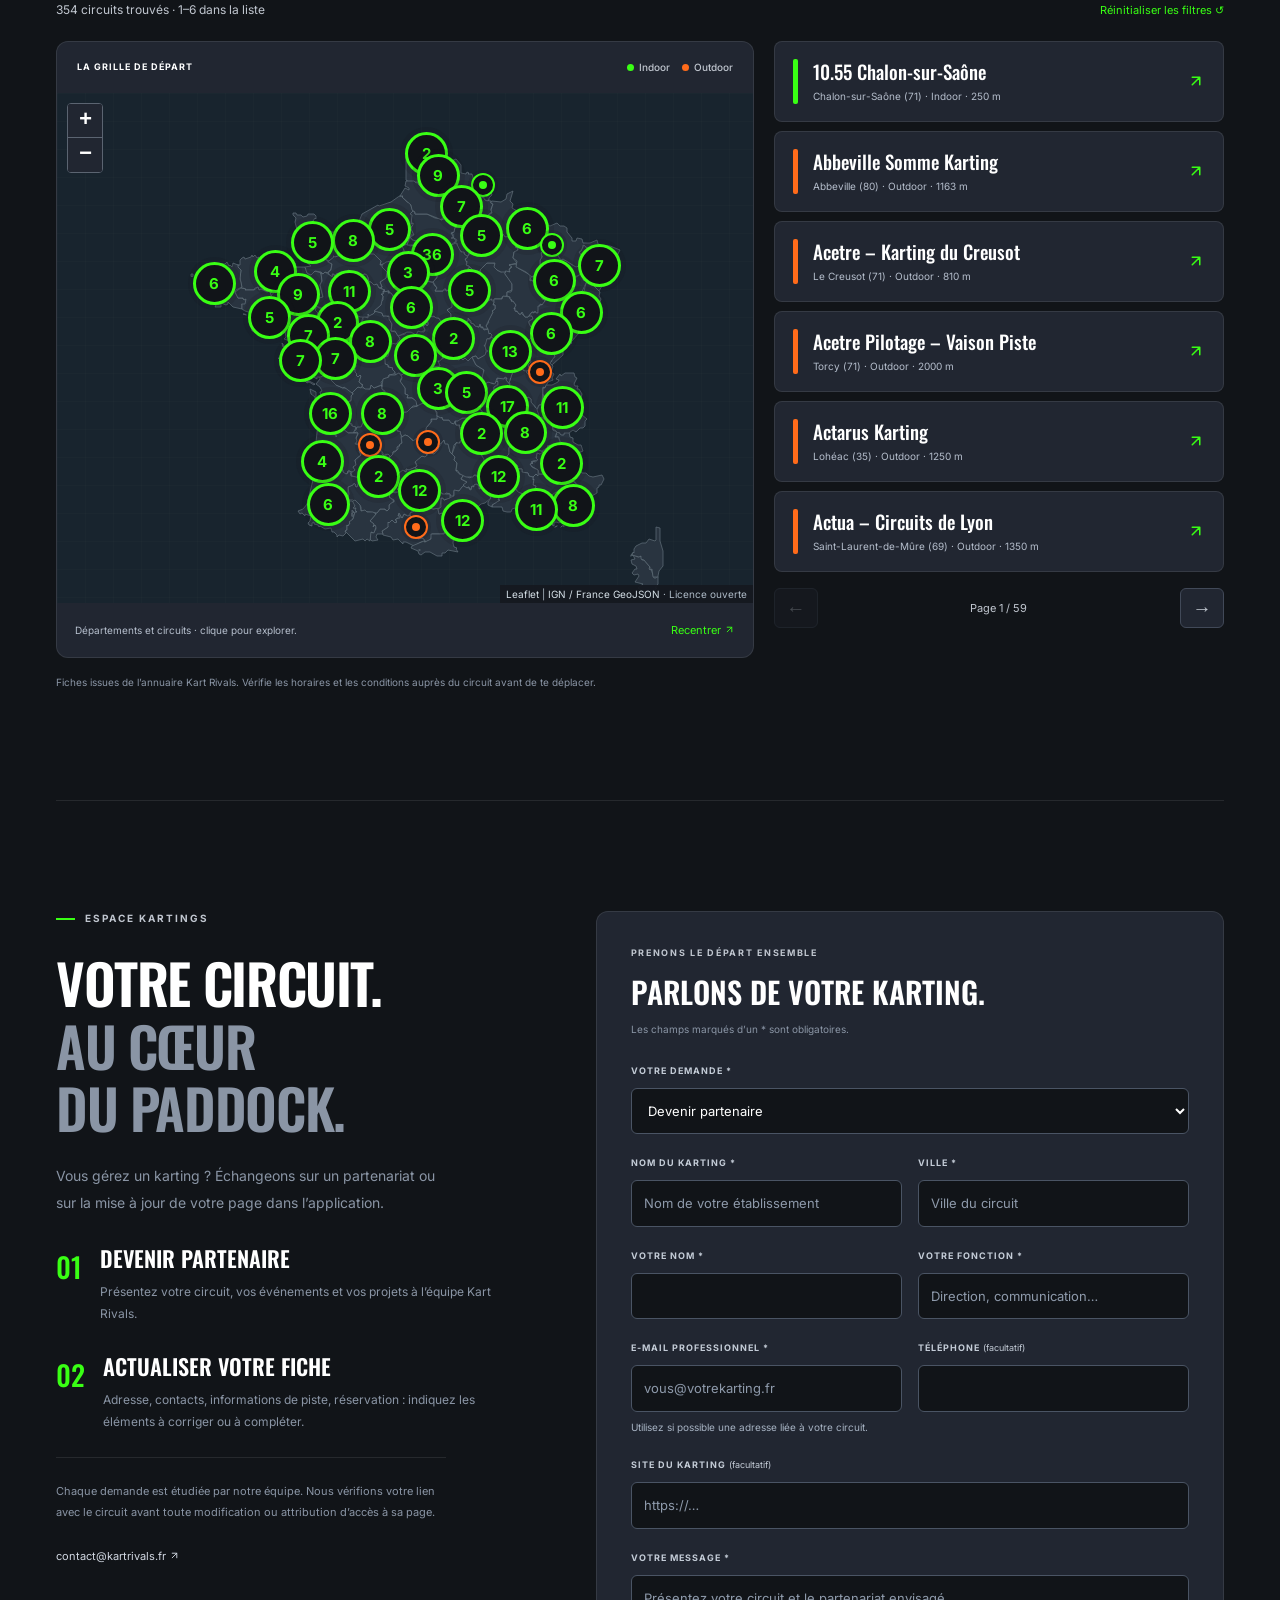
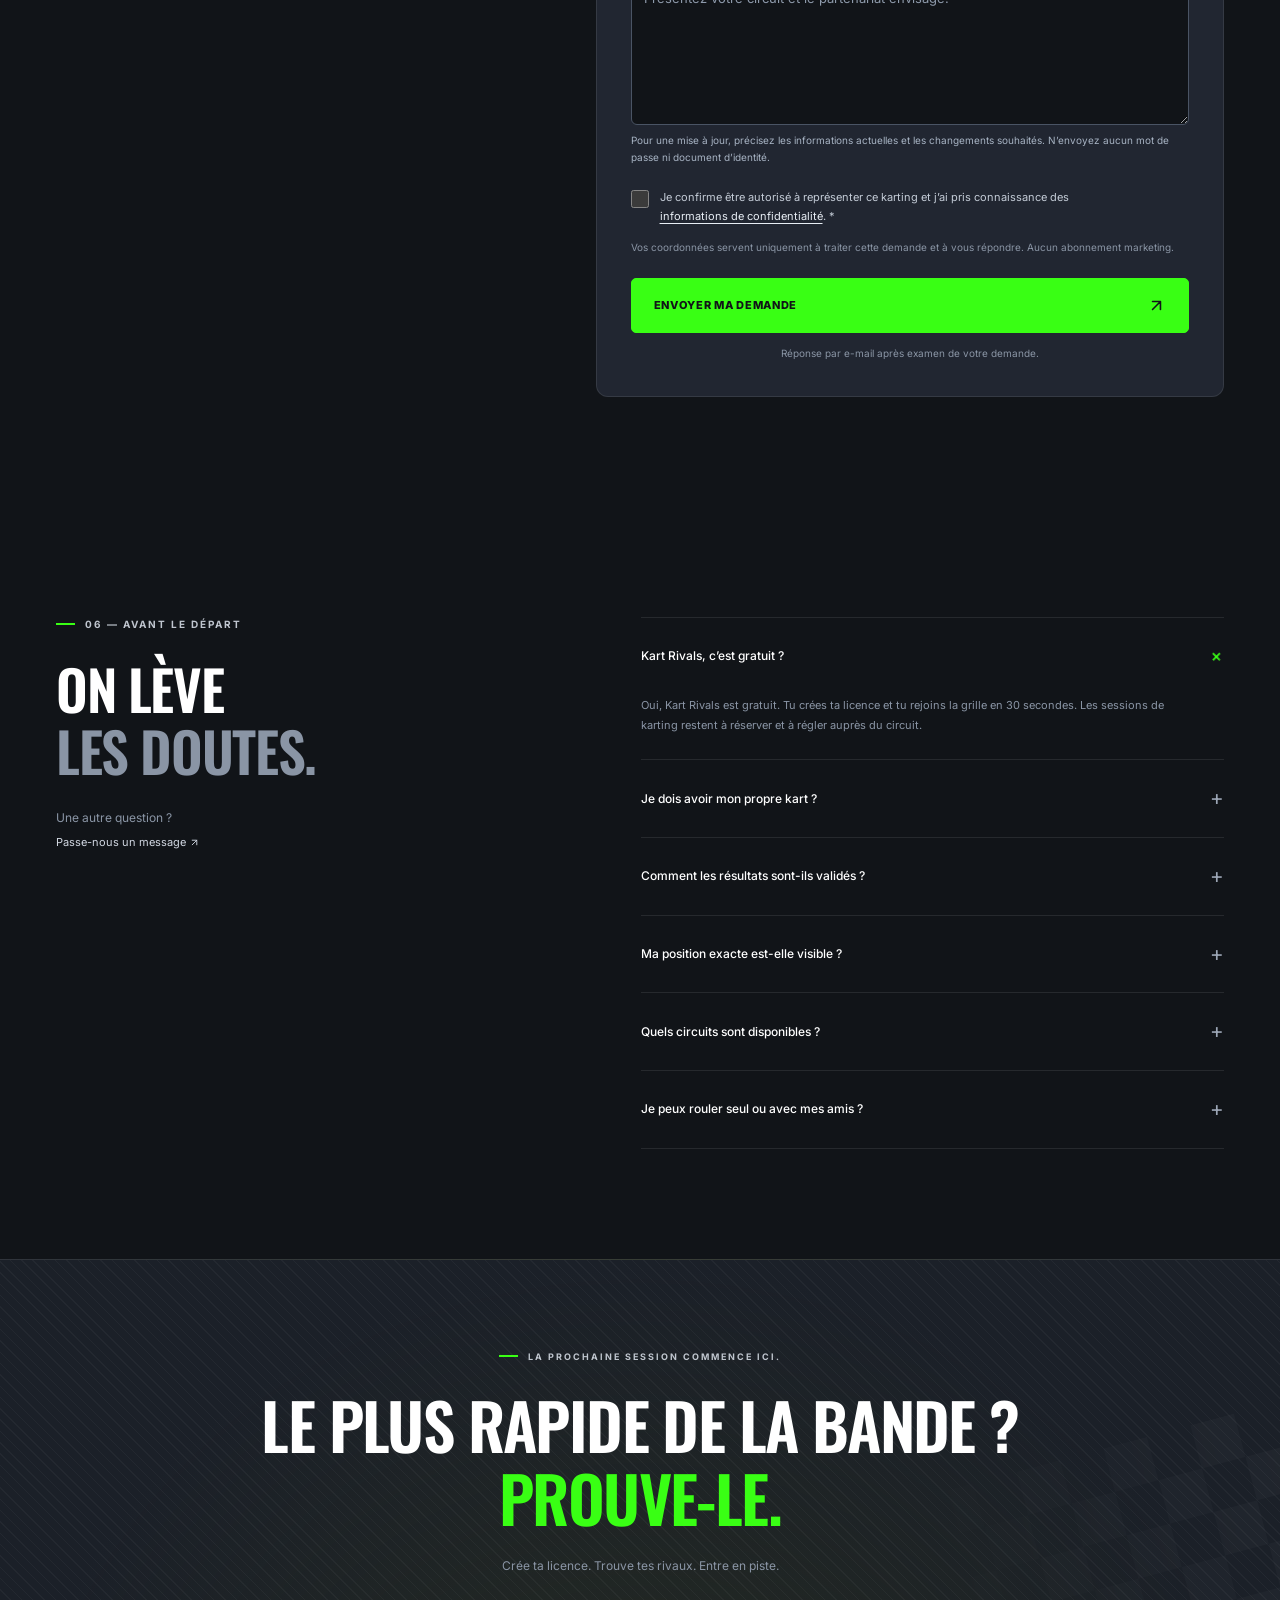
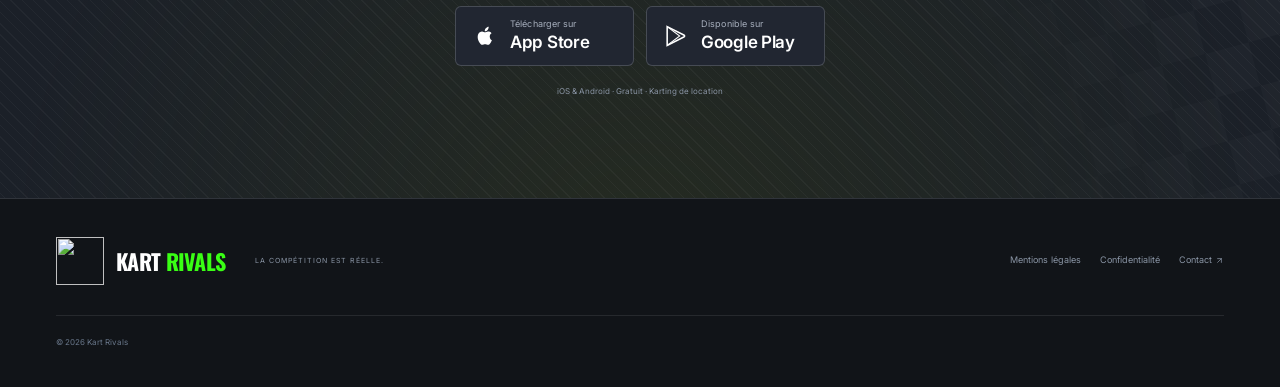
==== commit ed0675fe: "Integrate official Kart Rivals logos, mobile icons and green brand palette" ====
--- a/public/index.html
+++ b/public/index.html
@@ -3,7 +3,6 @@
 <head>
   <meta charset="utf-8">
   <meta name="viewport" content="width=device-width,initial-scale=1">
-  <meta name="theme-color" content="#161920">
   <title>Kart Rivals — Le karting se joue aussi au classement.</title>
   <meta name="description" content="Défie les pilotes de ta région, certifie tes chronos et grimpe au classement ELO. Découvre Kart Rivals, l’application des pilotes de karting amateurs.">
   <link rel="canonical" href="https://kartrivals.fr/">
@@ -13,7 +12,11 @@
   <meta property="og:description" content="Tes circuits. Tes rivaux. Ton classement. L’application des pilotes de karting amateurs.">
   <meta property="og:url" content="https://kartrivals.fr/">
   <meta property="og:image" content="https://kartrivals.fr/assets/social.jpg">
-  <link rel="icon" href="assets/favicon.svg" type="image/svg+xml">
+<link rel="icon" href="/favicon.ico" sizes="48x48">
+<link rel="icon" href="/favicon.svg" type="image/svg+xml">
+<link rel="apple-touch-icon" href="/apple-touch-icon.png">
+<link rel="manifest" href="/site.webmanifest">
+<meta name="theme-color" content="#111418">
   <link rel="stylesheet" href="assets/style.css">
   <link rel="stylesheet" href="assets/vendor/leaflet.css">
   <link rel="stylesheet" href="assets/vendor/MarkerCluster.css">
@@ -31,7 +34,7 @@
 <a class="skip" href="#main">Aller au contenu</a>
 <header class="header">
   <div class="wrap nav-wrap">
-    <a class="brand" href="#" aria-label="Kart Rivals, accueil"><span class="checker" aria-hidden="true"></span><span>KART <b>RIVALS</b><small>REAL TRACKS. REAL RIVALS.</small></span></a>
+    <a class="brand" href="#" aria-label="Kart Rivals, accueil"><img class="brand-logo" src="/favicon.svg" width="48" height="48" alt="" aria-hidden="true"><span>KART <b>RIVALS</b><small>REAL TRACKS. REAL RIVALS.</small></span></a>
     <nav class="nav" id="navigation" aria-label="Navigation principale"><a href="#concept">Le concept</a><a href="#application">L’application</a><a href="#circuits">Les circuits</a><a href="#kartings">Espace kartings</a><a href="#faq">FAQ</a><a class="nav-mobile-download" href="#telecharger">Entrer en piste <svg viewBox="0 0 24 24" width="18" height="18" fill="none" stroke="currentColor" stroke-width="2" stroke-linecap="round" stroke-linejoin="round" aria-hidden="true" style="display:inline-block;width:1em;height:1em;vertical-align:-.12em;flex-shrink:0"><path d="M7 17 17 7M7 7h10v10"/></svg></a></nav>
     <a class="button small header-cta" href="#telecharger">ENTRER EN PISTE <span aria-hidden="true"><svg viewBox="0 0 24 24" width="18" height="18" fill="none" stroke="currentColor" stroke-width="2" stroke-linecap="round" stroke-linejoin="round" aria-hidden="true" style="display:inline-block;width:1em;height:1em;vertical-align:-.12em;flex-shrink:0"><path d="M7 17 17 7M7 7h10v10"/></svg></span></a>
     <button class="menu-toggle" aria-expanded="false" aria-controls="navigation" aria-label="Ouvrir le menu"><span></span><span></span></button>
@@ -112,8 +115,8 @@
   <section class="section wrap faq-section" id="faq"><div><p class="eyebrow">06 — AVANT LE DÉPART</p><h2>ON LÈVE<br><span class="muted">LES DOUTES.</span></h2><p>Une autre question ?<br><a class="text-link" href="mailto:contact@kartrivals.fr">Passe-nous un message <svg viewBox="0 0 24 24" width="18" height="18" fill="none" stroke="currentColor" stroke-width="2" stroke-linecap="round" stroke-linejoin="round" aria-hidden="true" style="display:inline-block;width:1em;height:1em;vertical-align:-.12em;flex-shrink:0"><path d="M7 17 17 7M7 7h10v10"/></svg></a></p></div><div class="faqs"><details open><summary>Kart Rivals, c’est gratuit ?<span aria-hidden="true">+</span></summary><p>Oui, Kart Rivals est gratuit. Tu crées ta licence et tu rejoins la grille en 30 secondes. Les sessions de karting restent à réserver et à régler auprès du circuit.</p></details><details><summary>Je dois avoir mon propre kart ?<span aria-hidden="true">+</span></summary><p>Non. Kart Rivals est pensé pour le karting de location, indoor comme outdoor. Viens avec ton envie de rouler : le circuit fournit le kart.</p></details><details><summary>Comment les résultats sont-ils validés ?<span aria-hidden="true">+</span></summary><p>Le résultat d’un défi doit être confirmé par les deux pilotes avant le calcul de l’ELO. En Time Attack, une photo du ticket de chronométrage permet de certifier le chrono après vérification automatique. Un litige peut être signalé à l’équipe.</p></details><details><summary>Ma position exacte est-elle visible ?<span aria-hidden="true">+</span></summary><p>Non. La découverte des pilotes utilise une position approximative, à environ un kilomètre. Ta position exacte n’est jamais affichée aux autres pilotes.</p></details><details><summary>Quels circuits sont disponibles ?<span aria-hidden="true">+</span></summary><p>L’annuaire référence plus de 300 circuits en France métropolitaine. Dans l’application, filtre par région et département, puis retrouve les infos pratiques, les avis, la météo et les records du circuit.</p></details><details><summary>Je peux rouler seul ou avec mes amis ?<span aria-hidden="true">+</span></summary><p>Les deux. Lance un Time Attack solo, défie un ami ou organise une course à plusieurs. Tu peux aussi annoncer une session ouverte de 2 à 8 places pour rencontrer d’autres pilotes.</p></details></div></section>
   <section class="download-section" id="telecharger"><div class="wrap"><p class="eyebrow">LA PROCHAINE SESSION COMMENCE ICI.</p><h2>LE PLUS RAPIDE DE LA BANDE ?<br><span>PROUVE-LE.</span></h2><p>Crée ta licence. Trouve tes rivaux. Entre en piste.</p><div class="store-row"><button class="store" data-store="apple"><svg viewBox="0 0 24 24" aria-hidden="true"><path d="M17 12.4c0-2 1.7-3 1.8-3.1-1-1.5-2.5-1.7-3.1-1.7-1.3-.2-2.5.8-3.2.8s-1.7-.8-2.8-.8c-1.5 0-2.8.9-3.5 2.2-1.5 2.6-.4 6.5 1.1 8.6.7 1 1.5 2.1 2.6 2.1 1-.1 1.4-.7 2.7-.7s1.6.7 2.8.6c1.1 0 1.8-1 2.5-2 .8-1.2 1.2-2.4 1.2-2.4-.1 0-2.1-.8-2.1-3.6ZM15 6.2c.6-.8 1.1-1.9 1-3-.9 0-2 .6-2.7 1.4-.6.7-1.2 1.8-1 2.9 1 .1 2-.5 2.7-1.3Z"/></svg><span><small>Télécharger sur</small><strong>App Store</strong></span></button><button class="store" data-store="google"><svg viewBox="0 0 24 24" fill="none" aria-hidden="true"><path d="m4 3 16 8c1 .5 1 1.5 0 2L4 21V3Z" stroke="currentColor" stroke-width="1.5"/><path d="m4 3 12 9L4 21" stroke="currentColor"/></svg><span><small>Disponible sur</small><strong>Google Play</strong></span></button></div><small class="download-note">iOS & Android · Gratuit · Karting de location</small></div><div class="finish-checker" aria-hidden="true"></div></section>
 </main>
-<footer class="footer wrap"><a class="brand" href="#" aria-label="Kart Rivals, retour en haut"><span class="checker" aria-hidden="true"></span><span>KART <b>RIVALS</b></span></a><p>LA COMPÉTITION EST RÉELLE.</p><div><button data-dialog="legal">Mentions légales</button><button data-dialog="privacy">Confidentialité</button><a href="mailto:contact@kartrivals.fr">Contact <svg viewBox="0 0 24 24" width="18" height="18" fill="none" stroke="currentColor" stroke-width="2" stroke-linecap="round" stroke-linejoin="round" aria-hidden="true" style="display:inline-block;width:1em;height:1em;vertical-align:-.12em;flex-shrink:0"><path d="M7 17 17 7M7 7h10v10"/></svg></a></div><small>© <span id="year">2026</span> Kart Rivals</small></footer>
-<dialog id="store-dialog" class="dialog"><button class="dialog-close" aria-label="Fermer">×</button><span class="checker" aria-hidden="true"></span><p class="eyebrow">BIENTÔT SUR LA GRILLE</p><h2 id="store-title">RESTE DANS LA COURSE.</h2><p id="store-message">Les liens officiels de téléchargement seront disponibles ici prochainement.</p><a class="button" href="mailto:contact@kartrivals.fr?subject=Kart%20Rivals%20%E2%80%94%20Disponibilit%C3%A9%20de%20l%E2%80%99application">NOUS CONTACTER <span aria-hidden="true"><svg viewBox="0 0 24 24" width="18" height="18" fill="none" stroke="currentColor" stroke-width="2" stroke-linecap="round" stroke-linejoin="round" aria-hidden="true" style="display:inline-block;width:1em;height:1em;vertical-align:-.12em;flex-shrink:0"><path d="M7 17 17 7M7 7h10v10"/></svg></span></a></dialog>
+<footer class="footer wrap"><a class="brand" href="#" aria-label="Kart Rivals, retour en haut"><img class="brand-logo" src="/favicon.svg" width="48" height="48" alt="" aria-hidden="true"><span>KART <b>RIVALS</b></span></a><p>LA COMPÉTITION EST RÉELLE.</p><div><button data-dialog="legal">Mentions légales</button><button data-dialog="privacy">Confidentialité</button><a href="mailto:contact@kartrivals.fr">Contact <svg viewBox="0 0 24 24" width="18" height="18" fill="none" stroke="currentColor" stroke-width="2" stroke-linecap="round" stroke-linejoin="round" aria-hidden="true" style="display:inline-block;width:1em;height:1em;vertical-align:-.12em;flex-shrink:0"><path d="M7 17 17 7M7 7h10v10"/></svg></a></div><small>© <span id="year">2026</span> Kart Rivals</small></footer>
+<dialog id="store-dialog" class="dialog"><button class="dialog-close" aria-label="Fermer">×</button><img class="brand-logo" src="/favicon.svg" width="48" height="48" alt="" aria-hidden="true"><p class="eyebrow">BIENTÔT SUR LA GRILLE</p><h2 id="store-title">RESTE DANS LA COURSE.</h2><p id="store-message">Les liens officiels de téléchargement seront disponibles ici prochainement.</p><a class="button" href="mailto:contact@kartrivals.fr?subject=Kart%20Rivals%20%E2%80%94%20Disponibilit%C3%A9%20de%20l%E2%80%99application">NOUS CONTACTER <span aria-hidden="true"><svg viewBox="0 0 24 24" width="18" height="18" fill="none" stroke="currentColor" stroke-width="2" stroke-linecap="round" stroke-linejoin="round" aria-hidden="true" style="display:inline-block;width:1em;height:1em;vertical-align:-.12em;flex-shrink:0"><path d="M7 17 17 7M7 7h10v10"/></svg></span></a></dialog>
 <dialog id="circuit-dialog" class="dialog circuit-dialog" aria-labelledby="circuit-detail-title"><button class="dialog-close" aria-label="Fermer">×</button><div id="circuit-detail"></div></dialog>
 <dialog id="legal-dialog" class="dialog legal-dialog"><button class="dialog-close" aria-label="Fermer">×</button><p class="eyebrow">KART RIVALS</p><h2>MENTIONS LÉGALES</h2><p>Site de présentation du projet Kart Rivals.</p><h3>Contact</h3><p><a href="mailto:contact@kartrivals.fr">contact@kartrivals.fr</a></p><h3>Hébergement</h3><p>IONOS — <a href="https://www.ionos.fr" target="_blank" rel="noopener noreferrer">www.ionos.fr</a></p><h3>Informations de publication</h3><p>Les informations légales complètes de l’éditeur et du responsable de publication sont en cours de renseignement.</p><h3>Application mobile</h3><p>Les écrans présentent l’application Kart Rivals. Les conditions d’utilisation et la politique de confidentialité de l’application seront communiquées séparément.</p></dialog>
 <dialog id="privacy-dialog" class="dialog legal-dialog"><button class="dialog-close" aria-label="Fermer">×</button><p class="eyebrow">KART RIVALS</p><h2>CONFIDENTIALITÉ</h2><p>Cette notice concerne uniquement le site vitrine kartrivals.fr.</p><h3>Navigation sur ce site</h3><p>Le site n’utilise ni outil de mesure d’audience, ni cookie publicitaire. Les choix d’affichage ne sont pas enregistrés sur ton appareil. Les polices, images et contours géographiques de la carte sont servis avec le site. La recherche de circuits est effectuée dans ton navigateur et aucune position GPS ne t’est demandée. Un clic sur Itinéraire ou sur le site d’un circuit ouvre un service externe, soumis à sa propre politique de confidentialité.</p><h3>Demandes des kartings</h3><p>Le formulaire collecte le nom du karting, sa ville, votre nom, votre fonction, votre e-mail et votre message, ainsi que le téléphone et le site si vous les renseignez. Ces informations servent à examiner votre demande de partenariat ou de mise à jour et à vous répondre. Elles sont transmises à contact@kartrivals.fr et une copie est conservée hors de l’espace public du site, pour une durée de référence de 90 jours. Les échanges e-mail peuvent être conservés le temps du traitement et d’une éventuelle relation de partenariat.</p><p>Un cookie de session strictement nécessaire protège le formulaire. Une empreinte technique de l’adresse IP limite les envois abusifs ; ses données expirent après 24 heures. La suppression des copies et données techniques expirées est effectuée lors des nouvelles demandes. Pour demander l’accès, la rectification ou la suppression de vos données, écrivez à contact@kartrivals.fr.</p><h3>Hébergement et contact</h3><p>L’hébergeur peut traiter des journaux techniques nécessaires au fonctionnement et à la sécurité du site, notamment l’adresse IP et les requêtes. Un clic sur un lien de contact ouvre ta messagerie ; les informations que tu envoies servent à répondre à ta demande.</p><h3>Application Kart Rivals</h3><p>Les comptes, la géolocalisation, les chronos et les fonctionnalités sociales de l’application relèvent d’une politique distincte, à consulter dans l’application. Ce site vitrine n’accède pas à ces données.</p><p>Pour toute question : <a href="mailto:contact@kartrivals.fr">contact@kartrivals.fr</a>.</p></dialog>
--- a/public/assets/style.css
+++ b/public/assets/style.css
@@ -1,8 +1,11 @@
 @font-face{font-family:Inter;src:url('inter.ttf') format('truetype');font-style:normal;font-weight:100 900;font-display:swap}@font-face{font-family:Oswald;src:url('oswald.ttf') format('truetype');font-style:normal;font-weight:200 700;font-display:swap}
-:root{--bg:#161920;--card:#212631;--element:#2a3040;--volt:#deff00;--text:#fff;--muted:#8a95a5;--line:rgba(255,255,255,.09);--display:Oswald,'Arial Narrow',Impact,sans-serif;--body:Inter,Arial,sans-serif;--rank-color:#ff6b1a;color-scheme:dark}*{box-sizing:border-box}html{scroll-behavior:smooth;scroll-padding-top:100px}body{margin:0;background:var(--bg);color:var(--text);font-family:var(--body);font-size:15px;line-height:1.65;-webkit-font-smoothing:antialiased}body:has(dialog[open]){overflow:hidden}button,a,input,select,summary{-webkit-tap-highlight-color:transparent}button,select{font:inherit}button,a{touch-action:manipulation}button{cursor:pointer}a{color:inherit;text-decoration:none}button{color:inherit}button:focus-visible,a:focus-visible,summary:focus-visible,select:focus-visible{outline:2px solid var(--volt);outline-offset:5px}::selection{background:var(--volt);color:var(--bg)}.wrap{width:min(1240px,calc(100% - 112px));margin-inline:auto}.section{padding-block:110px}h1,h2,h3,p{margin:0}h1,h2,h3{font-family:var(--display);font-weight:600;line-height:1.13;letter-spacing:-.025em}h2{font-size:clamp(38px,4.3vw,62px)}h3{font-size:25px;letter-spacing:0}p{color:var(--muted)}.muted{color:var(--muted)}.eyebrow,.micro{font-size:10px;font-weight:700;letter-spacing:2px;line-height:1.5;color:#c0c6cf}.eyebrow{display:flex;align-items:center;gap:10px;margin-bottom:25px}.eyebrow:before{content:'';display:inline-block;width:19px;height:2px;background:var(--volt);flex:none}.eyebrow:has(.live-dot):before{display:none}.micro{font-size:9px;letter-spacing:1.7px}.live-dot{width:6px;height:6px;display:inline-block;background:var(--volt);border-radius:50%;flex:none}.button{display:inline-flex;justify-content:center;align-items:center;gap:30px;background:var(--volt);color:var(--bg);padding:17px 22px;border:1px solid var(--volt);border-radius:5px;font-size:11px;font-weight:800;letter-spacing:.7px;line-height:1.5;transition:background .2s,transform .2s}.button span{font-size:19px;line-height:1}.button:hover{background:#efff85;transform:translateY(-2px)}.button.small{font-size:10px;padding:12px 17px;gap:22px}.button.outline{background:transparent;color:#fff;border-color:#66723c}.button.outline:hover{background:var(--volt);color:var(--bg)}.brand{display:flex;align-items:center;gap:12px;font-family:var(--display);font-size:26px;font-weight:700;line-height:1;white-space:nowrap;letter-spacing:-.7px}.brand b{color:var(--volt)}.brand small{display:block;font-family:var(--body);font-size:6px;font-weight:600;letter-spacing:1.8px;color:var(--muted);margin-top:7px}.checker{display:inline-block;flex:none;width:30px;height:30px;background:conic-gradient(#fff 25%,transparent 0 50%,#fff 0 75%,transparent 0) 0 0/15px 15px;transform:skewY(-10deg)}.header{height:94px;position:sticky;top:0;z-index:30;background:rgba(22,25,32,.96);backdrop-filter:blur(18px);border-bottom:1px solid var(--line)}.nav-wrap{height:100%;display:flex;align-items:center;justify-content:space-between;gap:26px}.nav{display:flex;align-items:center;gap:29px}.nav>a{font-size:11px;font-weight:500;color:#a6aebc;transition:color .2s}.nav>a:hover{color:var(--volt)}.nav-mobile-download,.menu-toggle{display:none!important}.skip{position:fixed;left:20px;top:-100px;background:var(--volt);color:var(--bg);z-index:100;padding:10px}.skip:focus{top:10px}.hero{position:relative;overflow:hidden;background:radial-gradient(ellipse at 76% 40%,#2b321c70,transparent 43%)}.hero:before,.download-section:before{content:'';position:absolute;inset:0;pointer-events:none;opacity:.035;background:repeating-linear-gradient(45deg,transparent 0 3px,#fff 3px 4px,transparent 4px 8px)}.hero-grid{position:relative;display:grid;grid-template-columns:1.15fr 1fr;min-height:740px;align-items:center;gap:20px;padding-block:65px 70px}.hero h1{font-size:clamp(68px,7.4vw,108px);font-weight:700;line-height:1.035;letter-spacing:-2.5px}.hero h1>span{color:var(--volt)}.hero .eyebrow{font-size:9px;letter-spacing:2.1px;margin-bottom:24px}.hero-description{font-size:14px;line-height:1.85;margin-top:26px;max-width:430px}.store-row{display:flex;flex-wrap:wrap;gap:12px;margin-top:31px}.store{display:flex;align-items:center;gap:13px;min-height:60px;padding:10px 16px;background:#212631b3;border:1px solid #ffffff2b;border-radius:6px;text-align:left;transition:border-color .2s,background .2s,transform .2s}.store:hover{border-color:var(--volt);background:#2a3040;transform:translateY(-2px)}.store>svg{width:25px;height:28px;flex:none;fill:currentColor}.store>svg[fill=none]{fill:none}.store small{display:block;font-size:9px;letter-spacing:.1px;line-height:1.5;color:#a6aebc}.store strong{display:block;font-size:17px;font-weight:600;line-height:1.4;letter-spacing:-.3px}.store-arrow{font-size:17px;color:#8a95a5;margin-left:8px}.store-symbol{font-size:27px;line-height:1}.hero-note{display:flex;align-items:center;gap:10px;font-size:9px;margin-top:17px}.hero-note>span{color:var(--volt);font-size:11px}.hero-note i{width:3px;height:3px;background:#5b6371;border-radius:50%}.hero-track{position:absolute;width:750px;height:850px;top:-140px;right:-210px;color:#ffffff0d;transform:rotate(18deg);pointer-events:none}.hero-visual{height:620px;position:relative;display:flex;align-items:center;justify-content:center;padding:33px 10px 40px}.visual-caption{position:absolute;left:0;right:0;top:7px;display:flex;justify-content:space-between;font-size:7px;letter-spacing:1px;font-weight:600;color:#7e8a9a}.visual-caption>span:first-child{color:#c5cbd3}.phone{width:267px;border:5px solid #343a45;border-radius:26px;background:var(--card);overflow:hidden;position:relative;outline:1px solid #0d1118}.phone img{display:block;width:100%;height:auto}.hero-phone{width:273px;transform:rotate(7deg);margin-top:10px}.phone-top{height:43px;background:#212631;display:flex;align-items:center;justify-content:space-between;gap:9px;padding:0 17px;font-size:8px;letter-spacing:1.8px;font-weight:700}.phone-top .checker{width:15px;height:15px;background-size:7.5px 7.5px}.phone-top>span:nth-child(2){margin-right:auto}.phone-top .live-dot{width:4px;height:4px}.phone-bottom{height:40px;display:flex;align-items:center;justify-content:space-around;color:#8a95a5;background:#212631;font-size:15px}.phone-bottom>span:first-child{color:var(--volt)}.floating-label{position:absolute;bottom:80px;left:-8px;display:flex;gap:13px;align-items:center;padding:15px 21px 15px 16px;background:#212631;border:1px solid #ffffff26;border-left:2px solid var(--volt);transform:rotate(-4deg);font-size:9px;font-weight:800;letter-spacing:.5px}.floating-label small{display:block;font-size:8px;font-weight:400;color:var(--muted);margin-top:4px;letter-spacing:0}.verified-icon{height:25px;width:23px;display:inline-grid;place-items:center;flex:none;clip-path:polygon(50% 0,96% 18%,90% 70%,50% 100%,10% 70%,4% 18%);background:var(--volt);color:var(--bg);font-weight:800;font-size:15px;line-height:1}.visual-coordinate{position:absolute;right:-12px;bottom:8px;font-family:monospace;font-size:8px;letter-spacing:2px;color:#7e8a9a;writing-mode:vertical-rl}.hero-bottom{position:relative;display:flex;justify-content:space-between;align-items:center;border-top:1px solid var(--line);padding-block:23px;font-size:8px;letter-spacing:1.2px;color:var(--muted)}.hero-bottom a{display:flex;align-items:center;gap:13px;color:#c8ced6}.scroll-line{width:26px;height:1px;background:var(--volt)}.facts{border-block:1px solid var(--line);background:#1a1e27}.facts-grid{display:grid;grid-template-columns:repeat(4,1fr);padding-block:34px}.facts-grid>div{border-left:1px solid var(--line);padding-left:35px}.facts-grid>div:first-child{border:0;padding-left:0}.facts strong{font-family:var(--display);font-size:43px;font-weight:500;line-height:1.3}.facts strong>span{font-size:28px;color:var(--muted)}.facts p{font-size:8px;letter-spacing:1.8px;margin-top:5px}.section-intro>p:last-child:not(.eyebrow){margin-top:23px;line-height:1.9;font-size:13px}.steps{display:grid;grid-template-columns:repeat(3,1fr);gap:45px;margin-top:58px}.steps article{border-top:1px solid #ffffff24;padding-top:21px}.step-top{display:flex;align-items:center;justify-content:space-between;margin-bottom:29px}.step-top>span{font-family:var(--display);font-size:43px;color:#545e6f;font-weight:500;line-height:1}.icon{height:32px;width:32px;fill:none;stroke:var(--volt);stroke-width:1.3;stroke-linejoin:round;stroke-linecap:round}.steps h3{font-size:26px;margin-bottom:15px}.steps p{font-size:12px;line-height:1.9}.fairplay{display:flex;gap:15px;align-items:center;border-top:1px solid var(--line);margin-top:43px;padding-top:24px}.fairplay .verified-icon{width:18px;height:21px;font-size:11px}.fairplay p{font-size:10px}.fairplay strong{color:#c6cdd6;font-size:9px;letter-spacing:.5px;margin-right:10px}.app-section{background:#1b1f28;border-block:1px solid var(--line)}.app-grid{display:grid;grid-template-columns:1fr 1fr;gap:100px;align-items:center}.app-stage{min-height:660px;position:relative;overflow:hidden;display:flex;align-items:center;justify-content:center;border:1px solid var(--line);border-radius:12px;background:radial-gradient(ellipse at 50% 75%,#2b321c80,transparent 70%),#161920}.stage-grid{position:absolute;inset:0;background:linear-gradient(#ffffff05 1px,transparent 1px),linear-gradient(90deg,#ffffff05 1px,transparent 1px);background-size:40px 40px;mask-image:linear-gradient(transparent,#fff)}.stage-heading,.stage-foot{position:absolute;left:25px;right:25px;display:flex;align-items:center;justify-content:space-between;font-size:8px;letter-spacing:1.5px;color:#929cab}.stage-heading{top:25px}.stage-foot{bottom:25px;font-size:7px}.stage-foot>span:last-child{color:var(--volt);font-size:24px;font-weight:800;line-height:1}.showcase-phone{width:277px;transform:rotate(-5deg);margin:70px 0 65px}.showcase-phone>img{height:433px;object-fit:cover;object-position:top;transition:opacity .15s}.showcase-phone .phone-top{height:38px}.app-copy h2{font-size:clamp(37px,3.8vw,55px)}.section-description{margin-top:23px;font-size:13px;line-height:1.9}.screen-tabs{margin-top:26px}.screen-tab{width:100%;border:0;border-top:1px solid var(--line);padding:20px 0;background:none;display:flex;align-items:flex-start;gap:15px;text-align:left;color:#939dab}.screen-tab .tab-num{font-family:var(--display);font-size:15px;color:#616d7e;margin-top:1px}.screen-tab strong{font-family:var(--display);font-size:18px;letter-spacing:.3px;font-weight:500;line-height:1.4}.screen-tab small{display:none;font-size:11px;color:var(--muted);margin-top:8px;max-width:320px;line-height:1.8}.screen-tab.active{color:#fff}.screen-tab.active .tab-num,.screen-tab.active .tab-arrow{color:var(--volt)}.screen-tab.active small{display:block}.tab-arrow{margin-left:auto;font-size:21px;line-height:1}.screen-description{font-size:9px;margin-top:9px;color:#8a95a5}.rank-intro{display:flex;align-items:flex-end;justify-content:space-between;gap:30px}.rank-intro>p{padding-bottom:4px}.rank-display{--rank-color:#ff6b1a;border:1px solid var(--line);border-radius:12px;margin-top:45px;min-height:225px;background:radial-gradient(ellipse at 100% 0%,#33221c88,transparent 65%),#1b1f27;position:relative;overflow:hidden;display:flex;align-items:center;justify-content:space-between;padding:35px 50px}.rank-display .micro{font-size:8px;color:var(--muted)}.rank-display h3{font-size:59px;color:var(--rank-color);margin-block:12px 8px;transition:color .2s}.rank-display p{font-size:11px;max-width:420px;position:relative;z-index:1}.rank-emblem{position:relative;width:160px;height:160px;color:var(--rank-color);flex:none;margin-right:30px}.rank-emblem svg{position:absolute;inset:0;fill:none;stroke:currentColor;stroke-width:1.2;width:100%;height:100%}.rank-emblem>span{position:absolute;inset:0;display:grid;place-items:center;padding-bottom:15px;font-family:var(--display);font-size:52px}.rank-watermark{position:absolute;font-family:var(--display);font-size:290px;right:-14px;bottom:-80px;line-height:1;color:#ffffff03;transform:skew(-12deg);pointer-events:none}.rank-rail{display:grid;grid-template-columns:repeat(7,1fr);gap:12px;margin-top:25px}.rank-rail button{position:relative;display:flex;flex-direction:column;align-items:center;gap:10px;background:transparent;border:0;border-bottom:2px solid #ffffff14;padding:10px 2px 17px;font-size:8px;font-weight:700;letter-spacing:1px;color:#8a95a5;transition:color .2s,border-color .2s}.rank-rail button:before{content:'';position:absolute;top:34px;left:-10px;width:20px;border-top:1px solid #ffffff14}.rank-rail button:first-child:before{display:none}.rank-rail button>span{font-family:var(--display);font-size:19px;color:var(--rank);border:1px solid currentColor;clip-path:polygon(50% 0,100% 20%,100% 77%,50% 100%,0 77%,0 20%);width:42px;height:47px;display:grid;place-items:center;background:color-mix(in srgb,var(--rank) 10%,var(--bg));margin-bottom:8px;line-height:1}.rank-rail button.selected,.rank-rail button:hover{color:var(--rank);border-color:var(--rank)}.extras-section{background:#1b1f28;border-block:1px solid var(--line)}.extras-grid{display:grid;grid-template-columns:1.25fr 1fr 1fr;gap:18px;margin-top:45px}.feature{padding:30px 27px 0;border:1px solid var(--line);border-radius:12px;position:relative;overflow:hidden;display:flex;flex-direction:column;min-height:390px;background:var(--card)}.feature .micro{font-size:8px;color:#a8b0be;letter-spacing:1.3px}.feature h3{font-size:29px;margin-block:17px}.feature>p:not(.micro){font-size:11px;line-height:1.9;max-width:290px}.feature-time{background:radial-gradient(ellipse at 90% 100%,#33221c99,transparent 80%),#212631}.chrono{margin-top:auto;padding:30px 0 30px}.chrono>span{font-family:var(--display);font-size:65px;font-weight:500;line-height:1}.chrono>span>span{color:#8a95a5;font-size:41px}.chrono>small{display:flex;align-items:center;gap:7px;color:#ff8a47;font-size:7px;letter-spacing:1px;flex-wrap:wrap;margin-top:15px}.chrono .verified-icon{width:14px;height:16px;font-size:9px;background:#ff8a47}.chrono i{font-style:normal;font-size:6px;color:#9ba5b5;display:block;width:100%;margin-top:4px}.team-art{margin-top:auto;display:flex;gap:13px;align-items:center;padding-block:30px}.team-art>span{font-family:var(--display);font-size:34px;white-space:nowrap;color:#c2cbd9}.team-art i{display:block;color:var(--muted);font-size:6px;font-style:normal;letter-spacing:1px}.team-art b{display:block;margin-top:5px;font-family:var(--display);font-weight:500;font-size:13px;line-height:1.5;letter-spacing:1px}.gear-art{margin-top:auto;position:relative;height:147px;display:flex;justify-content:center;align-items:center;flex-direction:column;padding-bottom:14px}.gear-art svg{width:135px;height:105px;fill:#272d3b;stroke:#8a95a5;stroke-width:1.2}.gear-art>span{font-size:6px;color:#8a95a5;letter-spacing:1px;word-spacing:8px;white-space:nowrap}.gear-art b{color:#b8a3ff;font-weight:500}.circuits-section{display:grid;grid-template-columns:.9fr 1.1fr;gap:100px;align-items:center}.circuits-copy .section-description{max-width:360px}.circuit-stat{display:flex;align-items:center;gap:25px;margin-top:24px}.circuit-stat strong{font-family:var(--display);font-weight:500;font-size:65px;line-height:1.2}.circuit-stat strong>span{color:var(--volt);font-size:43px}.circuit-stat p{font-size:8px;line-height:1.9;letter-spacing:1px}.region-selector{margin-top:30px;max-width:370px}.region-selector label{display:block;font-size:8px;letter-spacing:1.5px;color:#b0b8c4;margin-bottom:10px}.region-selector select{width:100%;border:1px solid #ffffff26;border-radius:5px;background:var(--card);color:#fff;padding:13px 14px;font-size:11px}.region-note{font-size:10px;line-height:1.8;max-width:350px;margin-top:12px}.map-card{border:1px solid var(--line);border-radius:12px;background:#1b2029;overflow:hidden}.map-top,.map-bottom{display:flex;justify-content:space-between;align-items:center;padding:20px 22px;font-size:7px;letter-spacing:1px;color:#abb3c0}.map-top>span:first-child{display:flex;align-items:center;gap:8px}.map-top{border-bottom:1px solid var(--line)}.map-top .live-dot{width:4px;height:4px}.france-map{display:block;width:100%;height:auto;padding:0 7px}.france-outline{fill:#232b36;stroke:#6b7788;stroke-width:1.3;stroke-linejoin:round}.map-interior{fill:none;stroke:#536071;stroke-width:.7;opacity:.5;stroke-dasharray:3 4}.map-pins>g>circle:first-child{fill:#161920;stroke:#deff0077;stroke-width:1.2}.map-pins .pin-core{fill:var(--volt)}.map-pins>g{opacity:.85;transition:opacity .3s}.map-pins>g.active>circle:first-child{fill:#deff0033;stroke:var(--volt);stroke-width:3;r:15px}.map-pins>g.inactive{opacity:.18}.map-bottom{flex-direction:column;align-items:flex-start;gap:8px;border-top:1px solid var(--line)}.map-bottom>span{color:var(--volt);font-size:9px;font-weight:700}.map-bottom small{font-size:6px;color:#929cab;letter-spacing:.7px}.partner-section{padding:37px 40px;display:flex;align-items:center;gap:30px;border:1px solid #b3cc0026;border-radius:10px;background:linear-gradient(105deg,#272d1d66,#1d222b)}.partner-icon{font-size:46px;color:var(--volt);line-height:1;flex:none}.partner-section .eyebrow{font-size:8px;margin-bottom:10px;letter-spacing:1.3px}.partner-section h2{font-size:26px;letter-spacing:0}.partner-section p:last-child{font-size:11px;margin-top:11px}.partner-section .button{margin-left:auto;flex:none;font-size:9px;gap:22px}.faq-section{display:grid;grid-template-columns:1fr 1.2fr;gap:100px}.faq-section>div>p:last-child{font-size:12px;margin-top:25px;line-height:2}.text-link{font-size:11px;color:#d2d8e2}.text-link:hover{color:var(--volt)}.faqs details{border-top:1px solid var(--line)}.faqs details:last-child{border-bottom:1px solid var(--line)}.faqs summary{display:flex;align-items:center;justify-content:space-between;gap:20px;list-style:none;cursor:pointer;padding:21px 0;font-size:12px;font-weight:500}.faqs summary::-webkit-details-marker{display:none}.faqs summary>span{font-size:21px;font-weight:400;color:#9ca6b5;transition:transform .2s}.faqs details[open] summary>span{transform:rotate(45deg);color:var(--volt)}.faqs details>p{font-size:11px;padding:0 30px 23px 0;line-height:1.9}.download-section{position:relative;overflow:hidden;text-align:center;padding:90px 0 100px;border-block:1px solid var(--line);background:radial-gradient(ellipse at 50% 110%,#2b321c99,transparent 70%),#1b2028}.download-section>.wrap{position:relative;z-index:1}.download-section .eyebrow{justify-content:center;font-size:9px}.download-section h2{font-size:clamp(40px,5vw,72px);line-height:1.14}.download-section h2>span{color:var(--volt)}.download-section p:not(.eyebrow){font-size:12px;margin-top:22px}.download-section .store-row{justify-content:center;margin-top:30px}.download-section .store{min-width:179px;background:#212631}.download-note{display:block;margin-top:19px;font-size:8px;color:var(--muted)}.finish-checker{position:absolute;inset:auto -4% -50px auto;width:400px;height:400px;transform:rotate(-15deg);opacity:.025;background:conic-gradient(#fff 25%,transparent 0 50%,#fff 0 75%,transparent 0) 0 0/90px 90px;mask-image:linear-gradient(90deg,transparent,#fff)}.footer{display:flex;align-items:center;gap:30px;flex-wrap:wrap;padding-block:38px}.footer .brand{font-size:22px}.footer .checker{width:24px;height:24px;background-size:12px 12px}.footer>p{font-size:7px;letter-spacing:1px}.footer>div{margin-left:auto;display:flex;gap:19px}.footer button,.footer a:not(.brand){background:none;border:0;padding:0;font-size:9px;color:var(--muted)}.footer button:hover,.footer a:not(.brand):hover{color:#fff}.footer>small{width:100%;border-top:1px solid var(--line);padding-top:20px;color:#69778a;font-size:8px}.dialog{background:var(--card);border:1px solid #ffffff30;border-radius:12px;padding:45px;color:#fff;width:min(520px,calc(100% - 32px));max-height:85dvh}.dialog::backdrop{background:#0e111ade;backdrop-filter:blur(5px)}.dialog .checker{margin-bottom:25px}.dialog .eyebrow{font-size:9px}.dialog h2{font-size:35px;margin-bottom:22px}.dialog>p:not(.eyebrow){font-size:13px;line-height:1.9}.dialog>.button{margin-top:28px;font-size:10px}.dialog-close{position:absolute;right:16px;top:13px;background:none;border:0;color:#a9b3c2;font-size:28px;width:35px;height:35px;line-height:1}.legal-dialog h3{font-family:var(--body);font-size:13px;margin-block:23px 8px}.legal-dialog p{font-size:11px!important}.legal-dialog a{color:#d4deec;text-decoration:underline}.noscript{padding:20px;text-align:center;font-size:12px}.noscript a{text-decoration:underline}
+:root{--bg:#111418;--card:#212631;--element:#2a3040;--volt:#39ff14;--text:#fff;--muted:#8a95a5;--line:rgba(255,255,255,.09);--display:Oswald,'Arial Narrow',Impact,sans-serif;--body:Inter,Arial,sans-serif;--rank-color:#ff6b1a;color-scheme:dark}*{box-sizing:border-box}html{scroll-behavior:smooth;scroll-padding-top:100px}body{margin:0;background:var(--bg);color:var(--text);font-family:var(--body);font-size:15px;line-height:1.65;-webkit-font-smoothing:antialiased}body:has(dialog[open]){overflow:hidden}button,a,input,select,summary{-webkit-tap-highlight-color:transparent}button,select{font:inherit}button,a{touch-action:manipulation}button{cursor:pointer}a{color:inherit;text-decoration:none}button{color:inherit}button:focus-visible,a:focus-visible,summary:focus-visible,select:focus-visible{outline:2px solid var(--volt);outline-offset:5px}::selection{background:var(--volt);color:var(--bg)}.wrap{width:min(1240px,calc(100% - 112px));margin-inline:auto}.section{padding-block:110px}h1,h2,h3,p{margin:0}h1,h2,h3{font-family:var(--display);font-weight:600;line-height:1.13;letter-spacing:-.025em}h2{font-size:clamp(38px,4.3vw,62px)}h3{font-size:25px;letter-spacing:0}p{color:var(--muted)}.muted{color:var(--muted)}.eyebrow,.micro{font-size:10px;font-weight:700;letter-spacing:2px;line-height:1.5;color:#c0c6cf}.eyebrow{display:flex;align-items:center;gap:10px;margin-bottom:25px}.eyebrow:before{content:'';display:inline-block;width:19px;height:2px;background:var(--volt);flex:none}.eyebrow:has(.live-dot):before{display:none}.micro{font-size:9px;letter-spacing:1.7px}.live-dot{width:6px;height:6px;display:inline-block;background:var(--volt);border-radius:50%;flex:none}.button{display:inline-flex;justify-content:center;align-items:center;gap:30px;background:var(--volt);color:var(--bg);padding:17px 22px;border:1px solid var(--volt);border-radius:5px;font-size:11px;font-weight:800;letter-spacing:.7px;line-height:1.5;transition:background .2s,transform .2s}.button span{font-size:19px;line-height:1}.button:hover{background:#8aff74;transform:translateY(-2px)}.button.small{font-size:10px;padding:12px 17px;gap:22px}.button.outline{background:transparent;color:#fff;border-color:#66723c}.button.outline:hover{background:var(--volt);color:var(--bg)}.brand{display:flex;align-items:center;gap:12px;font-family:var(--display);font-size:26px;font-weight:700;line-height:1;white-space:nowrap;letter-spacing:-.7px}.brand b{color:var(--volt)}.brand small{display:block;font-family:var(--body);font-size:6px;font-weight:600;letter-spacing:1.8px;color:var(--muted);margin-top:7px}.checker{display:inline-block;flex:none;width:30px;height:30px;background:conic-gradient(#fff 25%,transparent 0 50%,#fff 0 75%,transparent 0) 0 0/15px 15px;transform:skewY(-10deg)}.header{height:94px;position:sticky;top:0;z-index:30;background:rgba(22,25,32,.96);backdrop-filter:blur(18px);border-bottom:1px solid var(--line)}.nav-wrap{height:100%;display:flex;align-items:center;justify-content:space-between;gap:26px}.nav{display:flex;align-items:center;gap:29px}.nav>a{font-size:11px;font-weight:500;color:#a6aebc;transition:color .2s}.nav>a:hover{color:var(--volt)}.nav-mobile-download,.menu-toggle{display:none!important}.skip{position:fixed;left:20px;top:-100px;background:var(--volt);color:var(--bg);z-index:100;padding:10px}.skip:focus{top:10px}.hero{position:relative;overflow:hidden;background:radial-gradient(ellipse at 76% 40%,#2b321c70,transparent 43%)}.hero:before,.download-section:before{content:'';position:absolute;inset:0;pointer-events:none;opacity:.035;background:repeating-linear-gradient(45deg,transparent 0 3px,#fff 3px 4px,transparent 4px 8px)}.hero-grid{position:relative;display:grid;grid-template-columns:1.15fr 1fr;min-height:740px;align-items:center;gap:20px;padding-block:65px 70px}.hero h1{font-size:clamp(68px,7.4vw,108px);font-weight:700;line-height:1.035;letter-spacing:-2.5px}.hero h1>span{color:var(--volt)}.hero .eyebrow{font-size:9px;letter-spacing:2.1px;margin-bottom:24px}.hero-description{font-size:14px;line-height:1.85;margin-top:26px;max-width:430px}.store-row{display:flex;flex-wrap:wrap;gap:12px;margin-top:31px}.store{display:flex;align-items:center;gap:13px;min-height:60px;padding:10px 16px;background:#212631b3;border:1px solid #ffffff2b;border-radius:6px;text-align:left;transition:border-color .2s,background .2s,transform .2s}.store:hover{border-color:var(--volt);background:#2a3040;transform:translateY(-2px)}.store>svg{width:25px;height:28px;flex:none;fill:currentColor}.store>svg[fill=none]{fill:none}.store small{display:block;font-size:9px;letter-spacing:.1px;line-height:1.5;color:#a6aebc}.store strong{display:block;font-size:17px;font-weight:600;line-height:1.4;letter-spacing:-.3px}.store-arrow{font-size:17px;color:#8a95a5;margin-left:8px}.store-symbol{font-size:27px;line-height:1}.hero-note{display:flex;align-items:center;gap:10px;font-size:9px;margin-top:17px}.hero-note>span{color:var(--volt);font-size:11px}.hero-note i{width:3px;height:3px;background:#5b6371;border-radius:50%}.hero-track{position:absolute;width:750px;height:850px;top:-140px;right:-210px;color:#ffffff0d;transform:rotate(18deg);pointer-events:none}.hero-visual{height:620px;position:relative;display:flex;align-items:center;justify-content:center;padding:33px 10px 40px}.visual-caption{position:absolute;left:0;right:0;top:7px;display:flex;justify-content:space-between;font-size:7px;letter-spacing:1px;font-weight:600;color:#7e8a9a}.visual-caption>span:first-child{color:#c5cbd3}.phone{width:267px;border:5px solid #343a45;border-radius:26px;background:var(--card);overflow:hidden;position:relative;outline:1px solid #0d1118}.phone img{display:block;width:100%;height:auto}.hero-phone{width:273px;transform:rotate(7deg);margin-top:10px}.phone-top{height:43px;background:#212631;display:flex;align-items:center;justify-content:space-between;gap:9px;padding:0 17px;font-size:8px;letter-spacing:1.8px;font-weight:700}.phone-top .checker{width:15px;height:15px;background-size:7.5px 7.5px}.phone-top>span:nth-child(2){margin-right:auto}.phone-top .live-dot{width:4px;height:4px}.phone-bottom{height:40px;display:flex;align-items:center;justify-content:space-around;color:#8a95a5;background:#212631;font-size:15px}.phone-bottom>span:first-child{color:var(--volt)}.floating-label{position:absolute;bottom:80px;left:-8px;display:flex;gap:13px;align-items:center;padding:15px 21px 15px 16px;background:#212631;border:1px solid #ffffff26;border-left:2px solid var(--volt);transform:rotate(-4deg);font-size:9px;font-weight:800;letter-spacing:.5px}.floating-label small{display:block;font-size:8px;font-weight:400;color:var(--muted);margin-top:4px;letter-spacing:0}.verified-icon{height:25px;width:23px;display:inline-grid;place-items:center;flex:none;clip-path:polygon(50% 0,96% 18%,90% 70%,50% 100%,10% 70%,4% 18%);background:var(--volt);color:var(--bg);font-weight:800;font-size:15px;line-height:1}.visual-coordinate{position:absolute;right:-12px;bottom:8px;font-family:monospace;font-size:8px;letter-spacing:2px;color:#7e8a9a;writing-mode:vertical-rl}.hero-bottom{position:relative;display:flex;justify-content:space-between;align-items:center;border-top:1px solid var(--line);padding-block:23px;font-size:8px;letter-spacing:1.2px;color:var(--muted)}.hero-bottom a{display:flex;align-items:center;gap:13px;color:#c8ced6}.scroll-line{width:26px;height:1px;background:var(--volt)}.facts{border-block:1px solid var(--line);background:#1a1e27}.facts-grid{display:grid;grid-template-columns:repeat(4,1fr);padding-block:34px}.facts-grid>div{border-left:1px solid var(--line);padding-left:35px}.facts-grid>div:first-child{border:0;padding-left:0}.facts strong{font-family:var(--display);font-size:43px;font-weight:500;line-height:1.3}.facts strong>span{font-size:28px;color:var(--muted)}.facts p{font-size:8px;letter-spacing:1.8px;margin-top:5px}.section-intro>p:last-child:not(.eyebrow){margin-top:23px;line-height:1.9;font-size:13px}.steps{display:grid;grid-template-columns:repeat(3,1fr);gap:45px;margin-top:58px}.steps article{border-top:1px solid #ffffff24;padding-top:21px}.step-top{display:flex;align-items:center;justify-content:space-between;margin-bottom:29px}.step-top>span{font-family:var(--display);font-size:43px;color:#545e6f;font-weight:500;line-height:1}.icon{height:32px;width:32px;fill:none;stroke:var(--volt);stroke-width:1.3;stroke-linejoin:round;stroke-linecap:round}.steps h3{font-size:26px;margin-bottom:15px}.steps p{font-size:12px;line-height:1.9}.fairplay{display:flex;gap:15px;align-items:center;border-top:1px solid var(--line);margin-top:43px;padding-top:24px}.fairplay .verified-icon{width:18px;height:21px;font-size:11px}.fairplay p{font-size:10px}.fairplay strong{color:#c6cdd6;font-size:9px;letter-spacing:.5px;margin-right:10px}.app-section{background:#1b1f28;border-block:1px solid var(--line)}.app-grid{display:grid;grid-template-columns:1fr 1fr;gap:100px;align-items:center}.app-stage{min-height:660px;position:relative;overflow:hidden;display:flex;align-items:center;justify-content:center;border:1px solid var(--line);border-radius:12px;background:radial-gradient(ellipse at 50% 75%,#2b321c80,transparent 70%),#161920}.stage-grid{position:absolute;inset:0;background:linear-gradient(#ffffff05 1px,transparent 1px),linear-gradient(90deg,#ffffff05 1px,transparent 1px);background-size:40px 40px;mask-image:linear-gradient(transparent,#fff)}.stage-heading,.stage-foot{position:absolute;left:25px;right:25px;display:flex;align-items:center;justify-content:space-between;font-size:8px;letter-spacing:1.5px;color:#929cab}.stage-heading{top:25px}.stage-foot{bottom:25px;font-size:7px}.stage-foot>span:last-child{color:var(--volt);font-size:24px;font-weight:800;line-height:1}.showcase-phone{width:277px;transform:rotate(-5deg);margin:70px 0 65px}.showcase-phone>img{height:433px;object-fit:cover;object-position:top;transition:opacity .15s}.showcase-phone .phone-top{height:38px}.app-copy h2{font-size:clamp(37px,3.8vw,55px)}.section-description{margin-top:23px;font-size:13px;line-height:1.9}.screen-tabs{margin-top:26px}.screen-tab{width:100%;border:0;border-top:1px solid var(--line);padding:20px 0;background:none;display:flex;align-items:flex-start;gap:15px;text-align:left;color:#939dab}.screen-tab .tab-num{font-family:var(--display);font-size:15px;color:#616d7e;margin-top:1px}.screen-tab strong{font-family:var(--display);font-size:18px;letter-spacing:.3px;font-weight:500;line-height:1.4}.screen-tab small{display:none;font-size:11px;color:var(--muted);margin-top:8px;max-width:320px;line-height:1.8}.screen-tab.active{color:#fff}.screen-tab.active .tab-num,.screen-tab.active .tab-arrow{color:var(--volt)}.screen-tab.active small{display:block}.tab-arrow{margin-left:auto;font-size:21px;line-height:1}.screen-description{font-size:9px;margin-top:9px;color:#8a95a5}.rank-intro{display:flex;align-items:flex-end;justify-content:space-between;gap:30px}.rank-intro>p{padding-bottom:4px}.rank-display{--rank-color:#ff6b1a;border:1px solid var(--line);border-radius:12px;margin-top:45px;min-height:225px;background:radial-gradient(ellipse at 100% 0%,#33221c88,transparent 65%),#1b1f27;position:relative;overflow:hidden;display:flex;align-items:center;justify-content:space-between;padding:35px 50px}.rank-display .micro{font-size:8px;color:var(--muted)}.rank-display h3{font-size:59px;color:var(--rank-color);margin-block:12px 8px;transition:color .2s}.rank-display p{font-size:11px;max-width:420px;position:relative;z-index:1}.rank-emblem{position:relative;width:160px;height:160px;color:var(--rank-color);flex:none;margin-right:30px}.rank-emblem svg{position:absolute;inset:0;fill:none;stroke:currentColor;stroke-width:1.2;width:100%;height:100%}.rank-emblem>span{position:absolute;inset:0;display:grid;place-items:center;padding-bottom:15px;font-family:var(--display);font-size:52px}.rank-watermark{position:absolute;font-family:var(--display);font-size:290px;right:-14px;bottom:-80px;line-height:1;color:#ffffff03;transform:skew(-12deg);pointer-events:none}.rank-rail{display:grid;grid-template-columns:repeat(7,1fr);gap:12px;margin-top:25px}.rank-rail button{position:relative;display:flex;flex-direction:column;align-items:center;gap:10px;background:transparent;border:0;border-bottom:2px solid #ffffff14;padding:10px 2px 17px;font-size:8px;font-weight:700;letter-spacing:1px;color:#8a95a5;transition:color .2s,border-color .2s}.rank-rail button:before{content:'';position:absolute;top:34px;left:-10px;width:20px;border-top:1px solid #ffffff14}.rank-rail button:first-child:before{display:none}.rank-rail button>span{font-family:var(--display);font-size:19px;color:var(--rank);border:1px solid currentColor;clip-path:polygon(50% 0,100% 20%,100% 77%,50% 100%,0 77%,0 20%);width:42px;height:47px;display:grid;place-items:center;background:color-mix(in srgb,var(--rank) 10%,var(--bg));margin-bottom:8px;line-height:1}.rank-rail button.selected,.rank-rail button:hover{color:var(--rank);border-color:var(--rank)}.extras-section{background:#1b1f28;border-block:1px solid var(--line)}.extras-grid{display:grid;grid-template-columns:1.25fr 1fr 1fr;gap:18px;margin-top:45px}.feature{padding:30px 27px 0;border:1px solid var(--line);border-radius:12px;position:relative;overflow:hidden;display:flex;flex-direction:column;min-height:390px;background:var(--card)}.feature .micro{font-size:8px;color:#a8b0be;letter-spacing:1.3px}.feature h3{font-size:29px;margin-block:17px}.feature>p:not(.micro){font-size:11px;line-height:1.9;max-width:290px}.feature-time{background:radial-gradient(ellipse at 90% 100%,#33221c99,transparent 80%),#212631}.chrono{margin-top:auto;padding:30px 0 30px}.chrono>span{font-family:var(--display);font-size:65px;font-weight:500;line-height:1}.chrono>span>span{color:#8a95a5;font-size:41px}.chrono>small{display:flex;align-items:center;gap:7px;color:#ff8a47;font-size:7px;letter-spacing:1px;flex-wrap:wrap;margin-top:15px}.chrono .verified-icon{width:14px;height:16px;font-size:9px;background:#ff8a47}.chrono i{font-style:normal;font-size:6px;color:#9ba5b5;display:block;width:100%;margin-top:4px}.team-art{margin-top:auto;display:flex;gap:13px;align-items:center;padding-block:30px}.team-art>span{font-family:var(--display);font-size:34px;white-space:nowrap;color:#c2cbd9}.team-art i{display:block;color:var(--muted);font-size:6px;font-style:normal;letter-spacing:1px}.team-art b{display:block;margin-top:5px;font-family:var(--display);font-weight:500;font-size:13px;line-height:1.5;letter-spacing:1px}.gear-art{margin-top:auto;position:relative;height:147px;display:flex;justify-content:center;align-items:center;flex-direction:column;padding-bottom:14px}.gear-art svg{width:135px;height:105px;fill:#272d3b;stroke:#8a95a5;stroke-width:1.2}.gear-art>span{font-size:6px;color:#8a95a5;letter-spacing:1px;word-spacing:8px;white-space:nowrap}.gear-art b{color:#b8a3ff;font-weight:500}.circuits-section{display:grid;grid-template-columns:.9fr 1.1fr;gap:100px;align-items:center}.circuits-copy .section-description{max-width:360px}.circuit-stat{display:flex;align-items:center;gap:25px;margin-top:24px}.circuit-stat strong{font-family:var(--display);font-weight:500;font-size:65px;line-height:1.2}.circuit-stat strong>span{color:var(--volt);font-size:43px}.circuit-stat p{font-size:8px;line-height:1.9;letter-spacing:1px}.region-selector{margin-top:30px;max-width:370px}.region-selector label{display:block;font-size:8px;letter-spacing:1.5px;color:#b0b8c4;margin-bottom:10px}.region-selector select{width:100%;border:1px solid #ffffff26;border-radius:5px;background:var(--card);color:#fff;padding:13px 14px;font-size:11px}.region-note{font-size:10px;line-height:1.8;max-width:350px;margin-top:12px}.map-card{border:1px solid var(--line);border-radius:12px;background:#1b2029;overflow:hidden}.map-top,.map-bottom{display:flex;justify-content:space-between;align-items:center;padding:20px 22px;font-size:7px;letter-spacing:1px;color:#abb3c0}.map-top>span:first-child{display:flex;align-items:center;gap:8px}.map-top{border-bottom:1px solid var(--line)}.map-top .live-dot{width:4px;height:4px}.france-map{display:block;width:100%;height:auto;padding:0 7px}.france-outline{fill:#232b36;stroke:#6b7788;stroke-width:1.3;stroke-linejoin:round}.map-interior{fill:none;stroke:#536071;stroke-width:.7;opacity:.5;stroke-dasharray:3 4}.map-pins>g>circle:first-child{fill:#161920;stroke:#39ff1477;stroke-width:1.2}.map-pins .pin-core{fill:var(--volt)}.map-pins>g{opacity:.85;transition:opacity .3s}.map-pins>g.active>circle:first-child{fill:#39ff1433;stroke:var(--volt);stroke-width:3;r:15px}.map-pins>g.inactive{opacity:.18}.map-bottom{flex-direction:column;align-items:flex-start;gap:8px;border-top:1px solid var(--line)}.map-bottom>span{color:var(--volt);font-size:9px;font-weight:700}.map-bottom small{font-size:6px;color:#929cab;letter-spacing:.7px}.partner-section{padding:37px 40px;display:flex;align-items:center;gap:30px;border:1px solid #b3cc0026;border-radius:10px;background:linear-gradient(105deg,#272d1d66,#1d222b)}.partner-icon{font-size:46px;color:var(--volt);line-height:1;flex:none}.partner-section .eyebrow{font-size:8px;margin-bottom:10px;letter-spacing:1.3px}.partner-section h2{font-size:26px;letter-spacing:0}.partner-section p:last-child{font-size:11px;margin-top:11px}.partner-section .button{margin-left:auto;flex:none;font-size:9px;gap:22px}.faq-section{display:grid;grid-template-columns:1fr 1.2fr;gap:100px}.faq-section>div>p:last-child{font-size:12px;margin-top:25px;line-height:2}.text-link{font-size:11px;color:#d2d8e2}.text-link:hover{color:var(--volt)}.faqs details{border-top:1px solid var(--line)}.faqs details:last-child{border-bottom:1px solid var(--line)}.faqs summary{display:flex;align-items:center;justify-content:space-between;gap:20px;list-style:none;cursor:pointer;padding:21px 0;font-size:12px;font-weight:500}.faqs summary::-webkit-details-marker{display:none}.faqs summary>span{font-size:21px;font-weight:400;color:#9ca6b5;transition:transform .2s}.faqs details[open] summary>span{transform:rotate(45deg);color:var(--volt)}.faqs details>p{font-size:11px;padding:0 30px 23px 0;line-height:1.9}.download-section{position:relative;overflow:hidden;text-align:center;padding:90px 0 100px;border-block:1px solid var(--line);background:radial-gradient(ellipse at 50% 110%,#2b321c99,transparent 70%),#1b2028}.download-section>.wrap{position:relative;z-index:1}.download-section .eyebrow{justify-content:center;font-size:9px}.download-section h2{font-size:clamp(40px,5vw,72px);line-height:1.14}.download-section h2>span{color:var(--volt)}.download-section p:not(.eyebrow){font-size:12px;margin-top:22px}.download-section .store-row{justify-content:center;margin-top:30px}.download-section .store{min-width:179px;background:#212631}.download-note{display:block;margin-top:19px;font-size:8px;color:var(--muted)}.finish-checker{position:absolute;inset:auto -4% -50px auto;width:400px;height:400px;transform:rotate(-15deg);opacity:.025;background:conic-gradient(#fff 25%,transparent 0 50%,#fff 0 75%,transparent 0) 0 0/90px 90px;mask-image:linear-gradient(90deg,transparent,#fff)}.footer{display:flex;align-items:center;gap:30px;flex-wrap:wrap;padding-block:38px}.footer .brand{font-size:22px}.footer .checker{width:24px;height:24px;background-size:12px 12px}.footer>p{font-size:7px;letter-spacing:1px}.footer>div{margin-left:auto;display:flex;gap:19px}.footer button,.footer a:not(.brand){background:none;border:0;padding:0;font-size:9px;color:var(--muted)}.footer button:hover,.footer a:not(.brand):hover{color:#fff}.footer>small{width:100%;border-top:1px solid var(--line);padding-top:20px;color:#69778a;font-size:8px}.dialog{background:var(--card);border:1px solid #ffffff30;border-radius:12px;padding:45px;color:#fff;width:min(520px,calc(100% - 32px));max-height:85dvh}.dialog::backdrop{background:#0e111ade;backdrop-filter:blur(5px)}.dialog .checker{margin-bottom:25px}.dialog .eyebrow{font-size:9px}.dialog h2{font-size:35px;margin-bottom:22px}.dialog>p:not(.eyebrow){font-size:13px;line-height:1.9}.dialog>.button{margin-top:28px;font-size:10px}.dialog-close{position:absolute;right:16px;top:13px;background:none;border:0;color:#a9b3c2;font-size:28px;width:35px;height:35px;line-height:1}.legal-dialog h3{font-family:var(--body);font-size:13px;margin-block:23px 8px}.legal-dialog p{font-size:11px!important}.legal-dialog a{color:#d4deec;text-decoration:underline}.noscript{padding:20px;text-align:center;font-size:12px}.noscript a{text-decoration:underline}
 @media(min-width:1500px){.hero-grid{min-height:800px}.hero-visual{height:660px}.hero-phone{width:300px}.hero h1{font-size:115px}}
 @media(max-width:1100px){.wrap{width:calc(100% - 72px)}.nav{gap:20px}.nav>a{font-size:10px}.hero h1{font-size:79px}.hero-grid{min-height:670px;padding-block:45px;gap:0}.hero-visual{height:570px}.hero-phone{width:243px}.hero-description{font-size:12px}.store{padding:9px 12px;gap:10px}.store strong{font-size:15px}.store-arrow{display:none}.floating-label{left:-20px;bottom:60px;font-size:8px;padding:13px}.visual-caption>span:last-child{display:none}.app-grid,.circuits-section,.faq-section{gap:55px}.app-stage{min-height:590px}.showcase-phone{width:249px}.showcase-phone>img{height:392px}.app-copy h2{font-size:40px}.screen-tab strong{font-size:16px}.screen-tab{gap:12px;padding-block:17px}.screen-tab small{font-size:10px}.extras-grid{gap:12px}.feature{padding:25px 20px 0}.feature h3{font-size:25px}.chrono>span{font-size:55px}.chrono>span>span{font-size:35px}.team-art{gap:9px}.team-art>span{font-size:27px}.team-art b{font-size:11px}.partner-section{padding:30px;gap:23px}.partner-section h2{font-size:22px}.partner-section .button{font-size:8px;padding:14px;gap:12px}.partner-icon{font-size:35px}.footer{gap:23px}.footer>p{display:none}}
 @media(max-width:800px){.wrap{width:calc(100% - 48px)}.section{padding-block:75px}.header{height:78px}.brand{font-size:23px;gap:10px}.brand .checker{width:25px;height:25px;background-size:12.5px 12.5px}.brand small{font-size:5px;letter-spacing:1.4px}.header-cta{margin-left:auto}.menu-toggle{display:flex!important;flex-direction:column;justify-content:center;gap:6px;width:35px;height:40px;flex:none;background:none;border:0;padding:6px}.menu-toggle span{width:22px;height:1px;background:#fff;transition:transform .2s}.menu-toggle[aria-expanded=true] span:first-child{transform:translateY(3.5px) rotate(45deg)}.menu-toggle[aria-expanded=true] span:last-child{transform:translateY(-3.5px) rotate(-45deg)}.nav{display:none;position:absolute;top:77px;left:0;right:0;background:#1b2029;padding:25px 24px;border-bottom:1px solid var(--line)}.nav.open{display:flex;flex-direction:column;align-items:stretch;gap:0}.nav>a{padding:13px 0;font-size:14px;border-bottom:1px solid var(--line)}.nav-mobile-download{display:block!important;color:var(--volt)!important}.hero-grid{grid-template-columns:1.1fr .9fr;min-height:620px}.hero h1{font-size:67px}.hero .eyebrow{font-size:7px;letter-spacing:1.4px}.hero-description{font-size:11px;line-height:1.8}.desktop-break{display:none}.hero .store-row{gap:8px;flex-direction:column;align-items:flex-start;margin-top:24px}.hero .store{min-width:163px;min-height:48px;padding:7px 12px}.hero .store small{font-size:8px}.hero .store strong{font-size:14px}.hero .store svg{width:23px;height:24px}.hero-note{font-size:7px;gap:6px;flex-wrap:wrap}.hero-visual{height:520px;padding-left:10px}.hero-phone{width:214px;border-width:4px;border-radius:23px}.phone-top{height:32px;font-size:6px;padding-inline:12px}.phone-bottom{height:30px;font-size:12px}.floating-label{bottom:47px;left:-35px;font-size:7px;padding:10px;gap:9px}.floating-label small{font-size:7px}.floating-label .verified-icon{width:18px;height:21px;font-size:12px}.hero-bottom{font-size:7px;letter-spacing:1px;padding-block:19px}.hero-bottom>span{display:none}.visual-caption{top:13px;font-size:6px}.visual-coordinate{font-size:6px;right:-5px}.facts-grid{padding-block:27px}.facts-grid>div{padding-left:22px}.facts strong{font-size:35px}.facts p{font-size:6px;letter-spacing:1.1px}.facts strong>span{font-size:23px}h2{font-size:42px}.steps{gap:25px;margin-top:40px}.steps h3{font-size:22px}.steps p{font-size:10px}.step-top>span{font-size:35px}.step-top{margin-bottom:24px}.icon{width:27px;height:27px}.fairplay p{font-size:9px}.fairplay strong{display:block;margin-bottom:5px;font-size:8px}.app-grid{gap:30px}.app-stage{min-height:520px}.showcase-phone{width:220px}.showcase-phone>img{height:348px}.stage-heading,.stage-foot{left:16px;right:16px;font-size:6px}.stage-foot{font-size:5px}.app-copy .eyebrow{font-size:8px;letter-spacing:1px}.app-copy h2{font-size:34px}.section-description{font-size:11px}.screen-tab{gap:10px;padding-block:14px}.screen-tab strong{font-size:14px}.screen-tab small{font-size:9px;line-height:1.7}.screen-tab .tab-num{font-size:12px}.rank-intro>p{font-size:10px!important;max-width:240px}.rank-display{padding:30px;min-height:210px}.rank-display h3{font-size:50px}.rank-emblem{width:135px;height:135px;margin-right:0}.rank-display p{font-size:10px;max-width:300px}.rank-rail{gap:5px}.rank-rail button{font-size:7px;letter-spacing:.5px}.extras-grid{grid-template-columns:1fr 1fr}.feature-time{grid-column:1/-1;min-height:230px;display:block;padding-bottom:30px;padding-right:48%}.feature-time>p{max-width:none}.feature-time .chrono{position:absolute;right:30px;top:50%;transform:translateY(-50%);padding:0}.feature-team,.feature-garage{min-height:340px}.feature h3{font-size:27px}.chrono>span{font-size:65px}.chrono>span>span{font-size:43px}.circuits-section{gap:30px;grid-template-columns:.95fr 1.05fr}.circuit-stat{gap:14px}.circuit-stat strong{font-size:51px}.circuit-stat strong>span{font-size:33px}.circuit-stat p{font-size:6px}.map-top{padding:15px;font-size:6px}.map-top>span:last-child{display:none}.map-bottom{padding:15px}.map-bottom small{font-size:5px;letter-spacing:0}.partner-section{flex-wrap:wrap;gap:18px}.partner-section .button{margin-left:53px;margin-top:4px}.partner-section h2{font-size:27px}.partner-section p:last-child{font-size:11px}.faq-section{gap:35px;grid-template-columns:.9fr 1.1fr}.faqs summary{font-size:11px;padding-block:18px}.faqs details>p{font-size:10px}.footer>div{gap:15px}.footer .brand{font-size:20px}}
 @media(max-width:580px){html{scroll-padding-top:85px}.wrap{width:calc(100% - 40px)}.section{padding-block:65px}.header{height:72px}.nav-wrap{gap:14px}.brand{font-size:22px}.brand small{display:none}.header-cta{font-size:8px!important;padding:10px 11px!important;gap:12px!important}.header-cta>span{font-size:15px}.menu-toggle{width:27px;padding:2px}.nav{top:71px}.hero-grid{display:flex;flex-direction:column;align-items:stretch;padding-top:40px;padding-bottom:10px;gap:0}.hero h1{font-size:clamp(59px,14.5vw,83px);letter-spacing:-1.5px;line-height:1.055}.hero .eyebrow{font-size:7px;letter-spacing:1.6px;margin-bottom:22px}.hero-description{font-size:12px;max-width:325px;margin-top:22px}.hero .store-row{flex-direction:row;gap:10px;margin-top:25px}.hero .store{min-width:0;flex:1;max-width:182px;gap:9px;padding:9px 11px;min-height:55px}.hero .store small{font-size:8px}.hero .store strong{font-size:15px}.hero .store svg{width:23px;flex:none}.hero-note{font-size:8px;margin-top:14px;gap:8px}.hero-visual{height:540px;margin-top:25px;margin-left:10px;margin-right:10px;align-self:center;width:calc(100% - 20px);max-width:390px;justify-content:center;padding-top:45px}.hero-phone{width:245px;transform:rotate(6deg);margin-top:0}.hero-phone .phone-top{height:35px;font-size:7px}.hero-phone .phone-bottom{height:33px;font-size:13px}.floating-label{left:0;bottom:60px;font-size:8px;padding:13px;gap:12px}.floating-label small{font-size:8px}.visual-caption{font-size:7px;top:10px}.visual-caption>span:last-child{display:block;font-size:5px}.visual-coordinate{bottom:20px;right:0}.hero-track{width:700px;top:260px;right:-270px;transform:rotate(5deg)}.hero-bottom{padding-block:20px}.facts-grid{grid-template-columns:1fr 1fr;padding-block:0}.facts-grid>div{padding:22px 0 22px 25px;border-bottom:1px solid var(--line)}.facts-grid>div:nth-child(odd){border-left:0;padding-left:0}.facts-grid>div:nth-child(n+3){border-bottom:0}.facts-grid>div:first-child{border-bottom:1px solid var(--line);padding-block:22px}.facts strong{font-size:39px}.facts p{font-size:7px;letter-spacing:1.6px}.eyebrow{font-size:8px;letter-spacing:1.5px;margin-bottom:20px}h2{font-size:39px;line-height:1.17}.section-intro>p:last-child:not(.eyebrow){font-size:12px;line-height:1.9;margin-top:20px}.steps{display:flex;flex-direction:column;gap:27px;margin-top:36px}.steps article{position:relative;padding-top:20px;padding-left:57px}.step-top{margin:0}.step-top>span{position:absolute;top:20px;left:0;font-size:33px}.step-top svg{position:absolute;right:0;top:19px;width:23px;height:23px}.steps h3{font-size:25px;padding-right:30px;margin-bottom:12px}.steps p{font-size:12px;max-width:280px;line-height:1.85}.fairplay{margin-top:30px;align-items:flex-start;gap:12px;padding-top:23px}.fairplay p{font-size:10px}.fairplay strong{font-size:8px;margin-bottom:7px}.fairplay .verified-icon{margin-top:2px}.app-grid{display:flex;flex-direction:column-reverse;gap:28px}.app-copy{width:100%}.app-copy h2{font-size:39px}.app-copy .eyebrow{font-size:8px}.app-copy .section-description{font-size:12px;margin-top:20px}.screen-tabs{margin-top:25px}.screen-tab{padding-block:18px;gap:15px}.screen-tab strong{font-size:17px}.screen-tab .tab-num{font-size:14px}.screen-tab small{font-size:11px;max-width:300px;line-height:1.8;margin-top:9px}.screen-description{font-size:8px}.app-stage{width:100%;min-height:590px}.showcase-phone{width:255px;margin-top:60px}.showcase-phone>img{height:401px}.stage-heading{font-size:8px;top:22px;left:22px;right:22px}.stage-foot{font-size:7px;bottom:22px;left:22px;right:22px}.rank-intro{display:block}.rank-intro>p{font-size:12px!important;max-width:none;margin-top:23px!important}.rank-display{padding:27px 22px;min-height:225px;margin-top:29px;align-items:flex-start}.rank-display h3{font-size:46px}.rank-display p{max-width:190px;font-size:10px}.rank-emblem{width:98px;height:115px;margin-top:25px;margin-left:5px}.rank-emblem>span{font-size:34px;padding-bottom:24px}.rank-display .micro{font-size:7px;letter-spacing:1.3px}.rank-rail{display:flex;overflow-x:auto;scroll-snap-type:x mandatory;gap:14px;padding-bottom:8px;margin-top:20px;scrollbar-width:thin;scrollbar-color:#505c70 transparent}.rank-rail>button{min-width:65px;flex:1;font-size:7px;scroll-snap-align:center}.rank-rail button:before{width:19px;left:-16px}.extras-grid{display:flex;flex-direction:column;gap:17px;margin-top:30px}.feature{min-height:330px;padding:27px 25px 0}.feature h3{font-size:31px;margin-block:17px}.feature .micro{font-size:8px}.feature>p:not(.micro){font-size:12px;max-width:none}.feature-time{padding-right:25px;padding-bottom:24px;min-height:370px}.feature-time .chrono{position:static;transform:none;padding:26px 0 0}.chrono>span{font-size:73px}.chrono>span>span{font-size:48px}.chrono>small{font-size:8px}.chrono i{font-size:7px}.team-art{padding-block:25px;gap:22px}.team-art>span{font-size:45px}.team-art i{font-size:7px}.team-art b{font-size:14px}.gear-art{height:160px}.gear-art svg{width:150px;height:120px}.gear-art>span{font-size:7px}.circuits-section{display:flex;flex-direction:column;gap:35px;align-items:stretch}.circuits-copy .section-description{font-size:12px;max-width:340px}.circuit-stat{gap:25px;margin-top:24px}.circuit-stat strong{font-size:66px}.circuit-stat strong>span{font-size:43px}.circuit-stat p{font-size:8px}.region-selector{max-width:none}.region-selector label{font-size:8px}.region-selector select{padding:14px;font-size:12px}.region-note{font-size:10px}.map-top{padding:19px 20px;font-size:7px}.map-top>span:last-child{display:block;font-size:6px}.map-bottom{padding:19px 20px}.map-bottom small{font-size:6px;letter-spacing:.4px}.partner-section{width:calc(100% - 40px);padding:27px 24px;gap:16px;align-items:flex-start}.partner-icon{font-size:32px;margin-top:7px}.partner-section>div:nth-child(2){flex:1;min-width:0}.partner-section .eyebrow{font-size:7px;letter-spacing:1px;margin-bottom:12px;gap:7px}.partner-section .eyebrow:before{width:12px}.partner-section h2{font-size:26px}.partner-section p:last-child{font-size:11px;line-height:1.8}.partner-section p br{display:none}.partner-section .button{margin:5px 0 0;width:100%;padding-block:14px;font-size:9px;justify-content:space-between}.faq-section{display:block}.faq-section>div>p:last-child{font-size:12px;margin-top:20px}.faqs{margin-top:30px}.faqs summary{font-size:12px;padding-block:20px;gap:15px}.faqs details>p{font-size:11px;padding-right:15px}.download-section{padding:65px 0 70px}.download-section .eyebrow{font-size:7px;letter-spacing:1.1px}.download-section h2{font-size:39px;line-height:1.2}.download-section h2>span{font-size:64px;line-height:1.4}.download-section p:not(.eyebrow){font-size:12px;max-width:260px;margin:15px auto 0}.download-section .store-row{gap:10px;margin-top:27px}.download-section .store{min-width:0;flex:1;max-width:180px;padding:9px 13px;gap:11px}.download-section .store strong{font-size:15px}.download-section .store small{font-size:8px}.download-section .store svg{width:23px}.download-note{font-size:8px}.footer{padding-block:30px;gap:25px}.footer .brand{font-size:24px}.footer>div{margin-left:0;width:100%;justify-content:space-between;gap:12px}.footer button,.footer a:not(.brand){font-size:9px}.footer>small{padding-top:17px;font-size:8px}.dialog{padding:35px 25px}.dialog h2{font-size:32px}.dialog .eyebrow{font-size:8px}.dialog>p:not(.eyebrow){font-size:12px}}
 @media(max-width:355px){.wrap{width:calc(100% - 30px)}.header-cta{display:none}.menu-toggle{margin-left:auto}.hero h1{font-size:57px}.hero .store{padding:8px;gap:6px}.hero .store strong{font-size:13px}.hero .store small{font-size:7px}.hero .eyebrow{font-size:6px}.hero-visual{height:510px}.hero-phone{width:225px}.floating-label{font-size:7px}.floating-label small{font-size:7px}.visual-caption>span:last-child{display:none}.rank-display{padding:24px 17px}.rank-emblem{width:80px}.rank-display p{max-width:160px}.download-section h2{font-size:34px}.download-section h2>span{font-size:58px}.download-section .store{padding:9px;gap:7px}.download-section .store strong{font-size:14px}}
 @media(prefers-reduced-motion:reduce){html{scroll-behavior:auto}*,*:before,*:after{animation-duration:.01ms!important;transition-duration:.01ms!important;animation-iteration-count:1!important}}
+
+/* Official Kart Rivals identity: preserve square proportions and clear space. */
+.brand-logo{display:block;width:48px;height:48px;object-fit:contain;flex:0 0 auto}.dialog>.brand-logo{width:60px;height:60px;margin-bottom:24px}@media(max-width:600px){.brand .brand-logo{width:36px;height:36px}}
--- a/public/assets/contact.css
+++ b/public/assets/contact.css
@@ -1,3 +1,3 @@
-.partner-contact{display:grid;grid-template-columns:.85fr 1.15fr;gap:75px;align-items:start;border-top:1px solid var(--line)}.partner-contact-intro>p:not(.eyebrow){max-width:390px;font-size:14px;line-height:1.9;margin-top:25px}.partner-benefit{display:flex;gap:18px;margin-top:30px}.partner-benefit>span{font:500 28px var(--display);color:var(--volt)}.partner-benefit h3{font-size:22px}.partner-benefit p{font-size:12px;line-height:1.8;margin-top:10px}.partner-contact-intro>.partner-review{font-size:11px!important;border-top:1px solid var(--line);padding-top:23px;margin-bottom:20px}.partner-form-card{padding:34px;background:var(--card);border:1px solid var(--line);border-radius:12px}.partner-form-card>h3{font-size:30px;margin-top:15px}.partner-required{font-size:10px;margin-top:12px}#partner-form{display:grid;grid-template-columns:1fr 1fr;gap:22px 16px;margin-top:27px}#partner-form .full{grid-column:1/-1}.partner-field{min-width:0}.partner-field>label{display:block;font-size:9px;letter-spacing:1px;font-weight:700;color:#c4ccd7;margin-bottom:9px}.partner-field>label>span{font-size:9px;letter-spacing:0;font-weight:400;text-transform:none}.partner-field input,.partner-field select,.partner-field textarea{display:block;width:100%;border:1px solid #4a5464;background:var(--bg);border-radius:6px;color:#fff;font:400 13px/1.6 var(--body);padding:12px;min-height:46px}.partner-field textarea{resize:vertical;min-height:150px;max-height:450px}.partner-field input::placeholder,.partner-field textarea::placeholder{color:#8e9aab}.partner-field input:focus-visible,.partner-field textarea:focus-visible{outline:2px solid var(--volt);outline-offset:3px}.partner-field>small{display:block;font-size:10px;color:#a7b3c3;margin-top:7px;line-height:1.7}.partner-ack{display:flex;gap:11px;font-size:11px;line-height:1.8;color:#c4ccd7;align-items:start}.partner-ack>input{width:18px;height:18px;flex:none;accent-color:var(--volt);margin:2px 0 0}.partner-ack button{padding:0;background:none;border:0;color:#e8eef5;font:inherit;text-decoration:underline;text-underline-offset:3px;text-align:left}.partner-data-note{font-size:10px;margin-top:-10px}.partner-send{display:flex;flex-direction:column;align-items:stretch;gap:12px}.partner-send>.button{justify-content:space-between;min-height:52px}.partner-send>.button:disabled{opacity:.6;cursor:wait;transform:none}.partner-send>p{font-size:10px;text-align:center}.partner-status{padding:18px;border:1px solid #819c32;border-radius:6px;background:#deff000a;color:#ecf4d9;font-size:12px;line-height:1.9;scroll-margin:120px}.partner-status.error{border-color:#e89a68;color:#ffd3b7;background:#ff6b1a0a}.partner-status[hidden]{display:none}.partner-trap{position:absolute;left:-9999px;height:1px;width:1px;overflow:hidden}.partner-form-card noscript{font-size:12px;display:block;margin-top:25px}.partner-form-card noscript a{text-decoration:underline}
+.partner-contact{display:grid;grid-template-columns:.85fr 1.15fr;gap:75px;align-items:start;border-top:1px solid var(--line)}.partner-contact-intro>p:not(.eyebrow){max-width:390px;font-size:14px;line-height:1.9;margin-top:25px}.partner-benefit{display:flex;gap:18px;margin-top:30px}.partner-benefit>span{font:500 28px var(--display);color:var(--volt)}.partner-benefit h3{font-size:22px}.partner-benefit p{font-size:12px;line-height:1.8;margin-top:10px}.partner-contact-intro>.partner-review{font-size:11px!important;border-top:1px solid var(--line);padding-top:23px;margin-bottom:20px}.partner-form-card{padding:34px;background:var(--card);border:1px solid var(--line);border-radius:12px}.partner-form-card>h3{font-size:30px;margin-top:15px}.partner-required{font-size:10px;margin-top:12px}#partner-form{display:grid;grid-template-columns:1fr 1fr;gap:22px 16px;margin-top:27px}#partner-form .full{grid-column:1/-1}.partner-field{min-width:0}.partner-field>label{display:block;font-size:9px;letter-spacing:1px;font-weight:700;color:#c4ccd7;margin-bottom:9px}.partner-field>label>span{font-size:9px;letter-spacing:0;font-weight:400;text-transform:none}.partner-field input,.partner-field select,.partner-field textarea{display:block;width:100%;border:1px solid #4a5464;background:var(--bg);border-radius:6px;color:#fff;font:400 13px/1.6 var(--body);padding:12px;min-height:46px}.partner-field textarea{resize:vertical;min-height:150px;max-height:450px}.partner-field input::placeholder,.partner-field textarea::placeholder{color:#8e9aab}.partner-field input:focus-visible,.partner-field textarea:focus-visible{outline:2px solid var(--volt);outline-offset:3px}.partner-field>small{display:block;font-size:10px;color:#a7b3c3;margin-top:7px;line-height:1.7}.partner-ack{display:flex;gap:11px;font-size:11px;line-height:1.8;color:#c4ccd7;align-items:start}.partner-ack>input{width:18px;height:18px;flex:none;accent-color:var(--volt);margin:2px 0 0}.partner-ack button{padding:0;background:none;border:0;color:#e8eef5;font:inherit;text-decoration:underline;text-underline-offset:3px;text-align:left}.partner-data-note{font-size:10px;margin-top:-10px}.partner-send{display:flex;flex-direction:column;align-items:stretch;gap:12px}.partner-send>.button{justify-content:space-between;min-height:52px}.partner-send>.button:disabled{opacity:.6;cursor:wait;transform:none}.partner-send>p{font-size:10px;text-align:center}.partner-status{padding:18px;border:1px solid #819c32;border-radius:6px;background:#39ff140a;color:#ecf4d9;font-size:12px;line-height:1.9;scroll-margin:120px}.partner-status.error{border-color:#e89a68;color:#ffd3b7;background:#ff6b1a0a}.partner-status[hidden]{display:none}.partner-trap{position:absolute;left:-9999px;height:1px;width:1px;overflow:hidden}.partner-form-card noscript{font-size:12px;display:block;margin-top:25px}.partner-form-card noscript a{text-decoration:underline}
 @media(max-width:1100px){.partner-contact{gap:32px;grid-template-columns:.8fr 1.2fr}.partner-form-card{padding:26px}.partner-contact-intro h2{font-size:45px}}
 @media(max-width:760px){.partner-contact{grid-template-columns:1fr;gap:35px}.partner-contact-intro h2{font-size:39px}.partner-contact-intro>p:not(.eyebrow){max-width:none;font-size:12px}.partner-benefit{margin-top:23px}.partner-benefit h3{font-size:23px}.partner-form-card{padding:25px 20px}.partner-form-card>h3{font-size:27px}#partner-form{gap:21px}.partner-field{grid-column:1/-1}.partner-field input,.partner-field select,.partner-field textarea{font-size:16px}.partner-field>label{font-size:10px}.partner-ack{font-size:11px}.partner-contact-intro .text-link{font-size:13px}.partner-field>small{font-size:11px}}
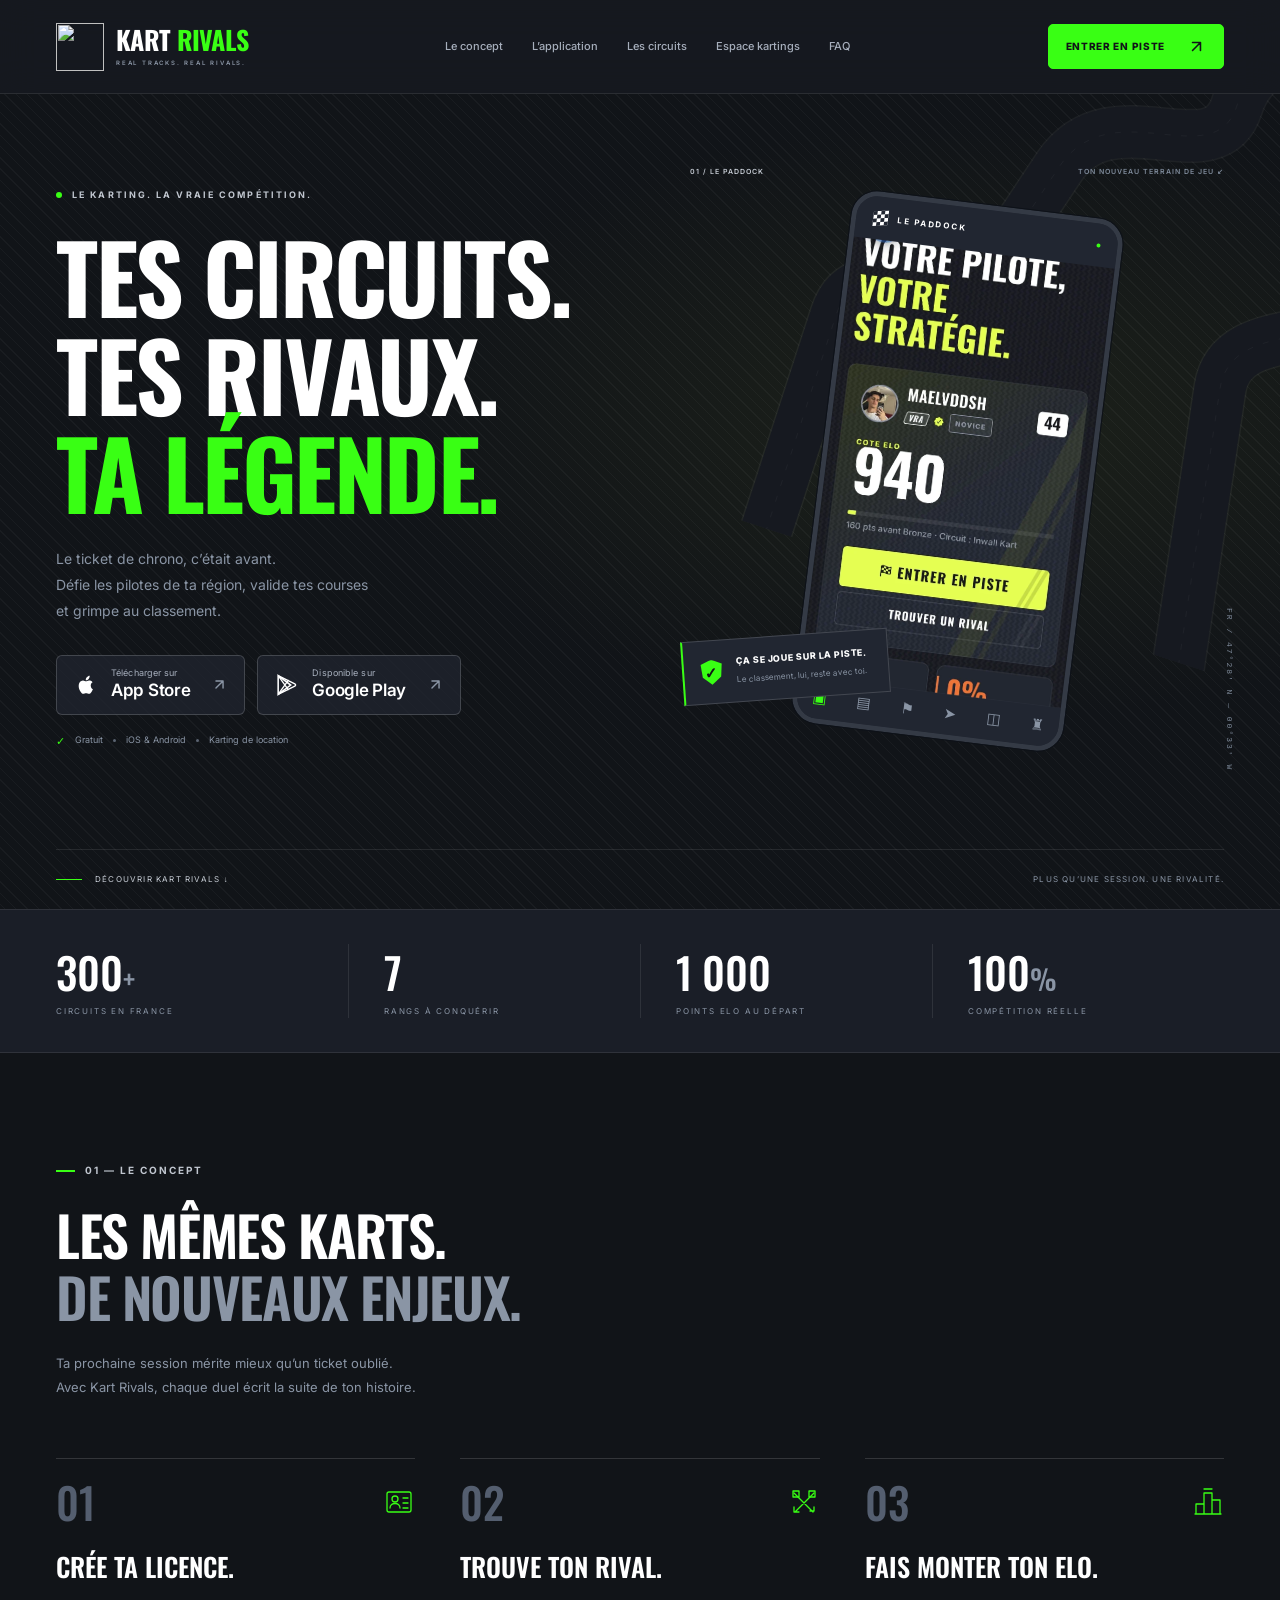
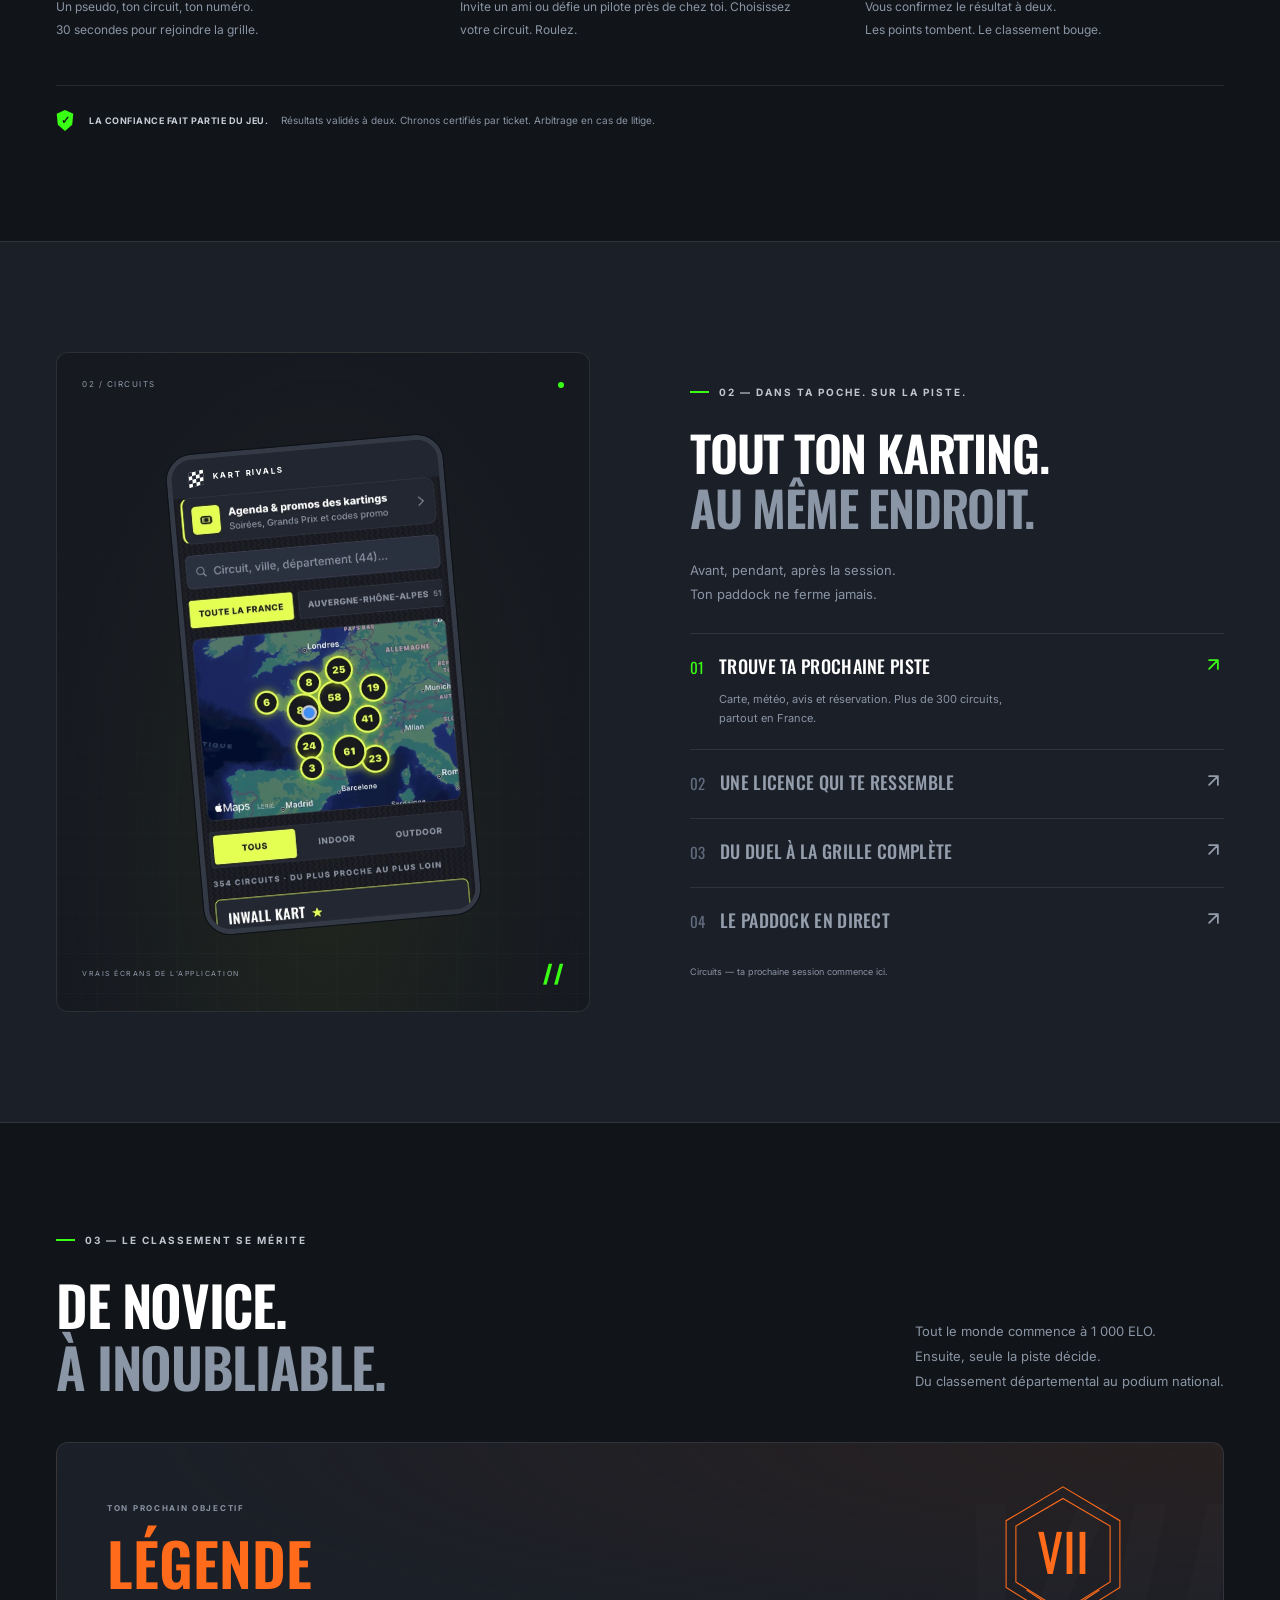
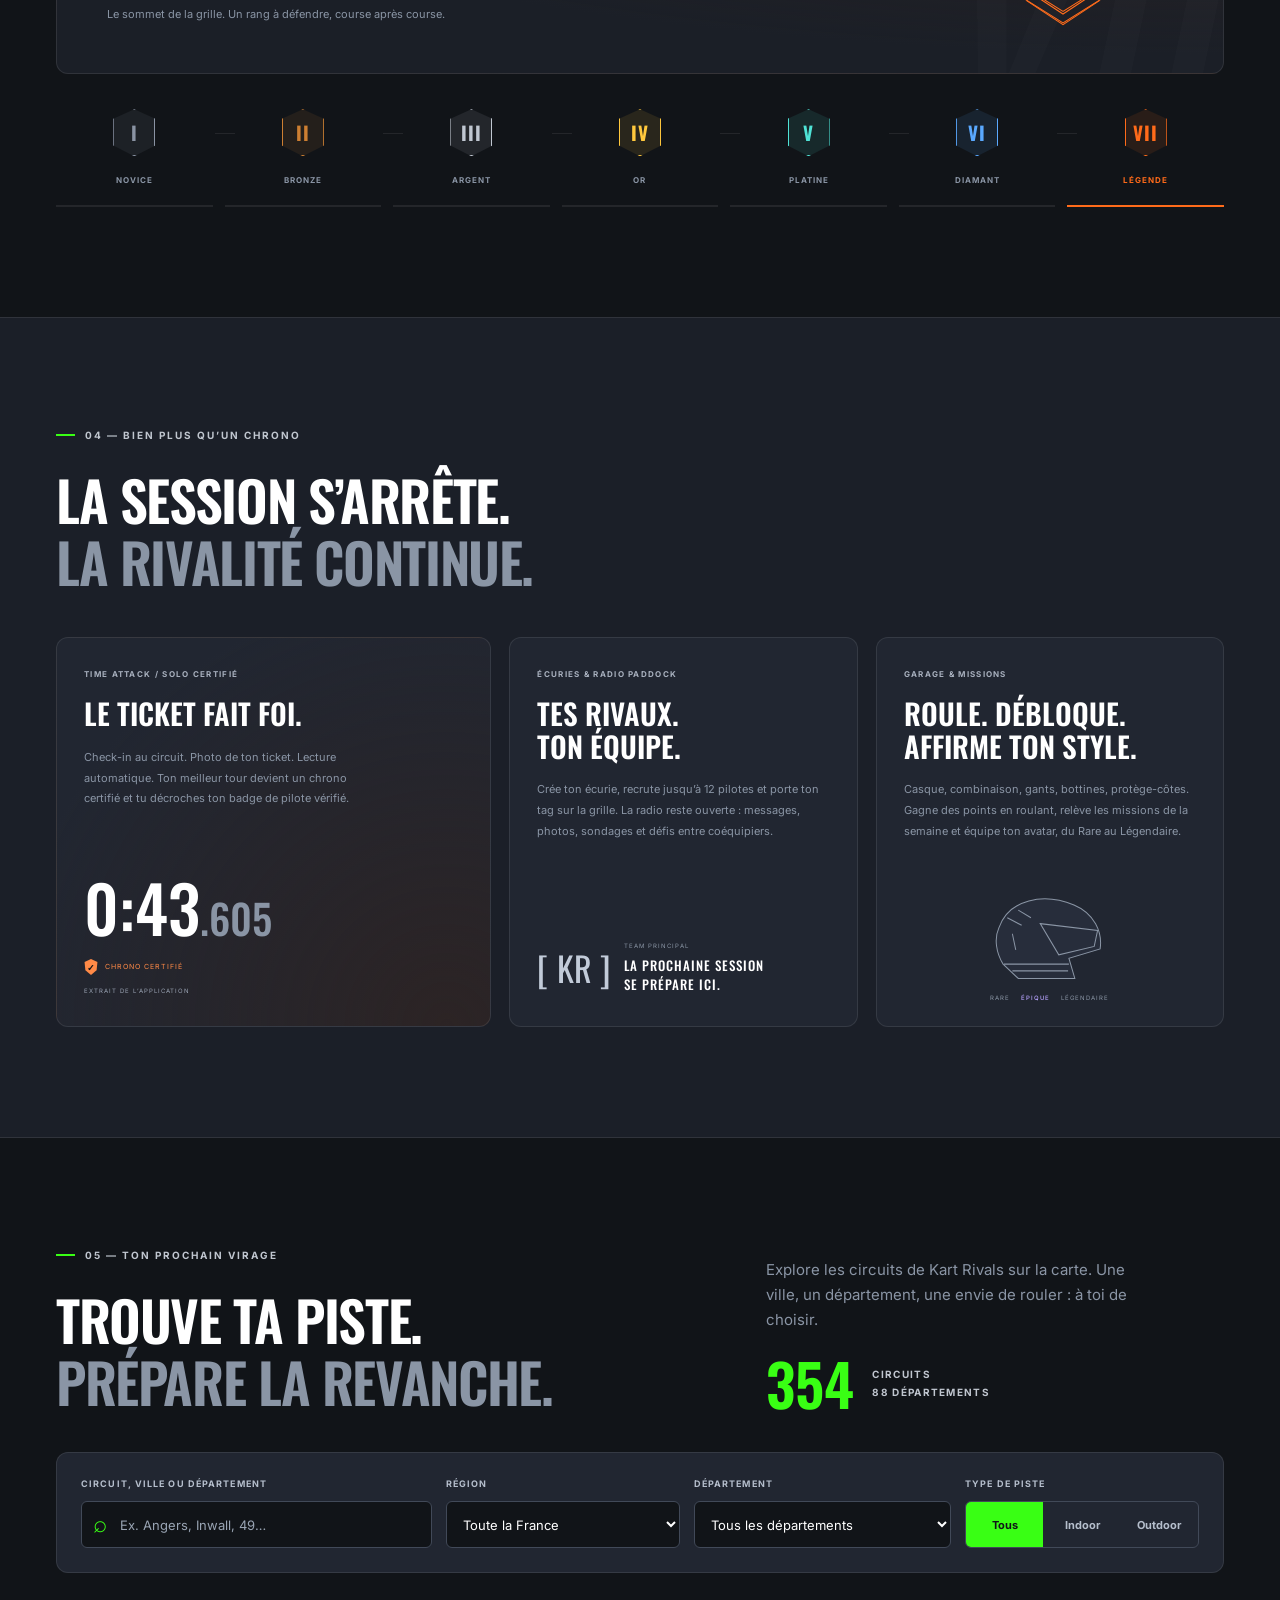
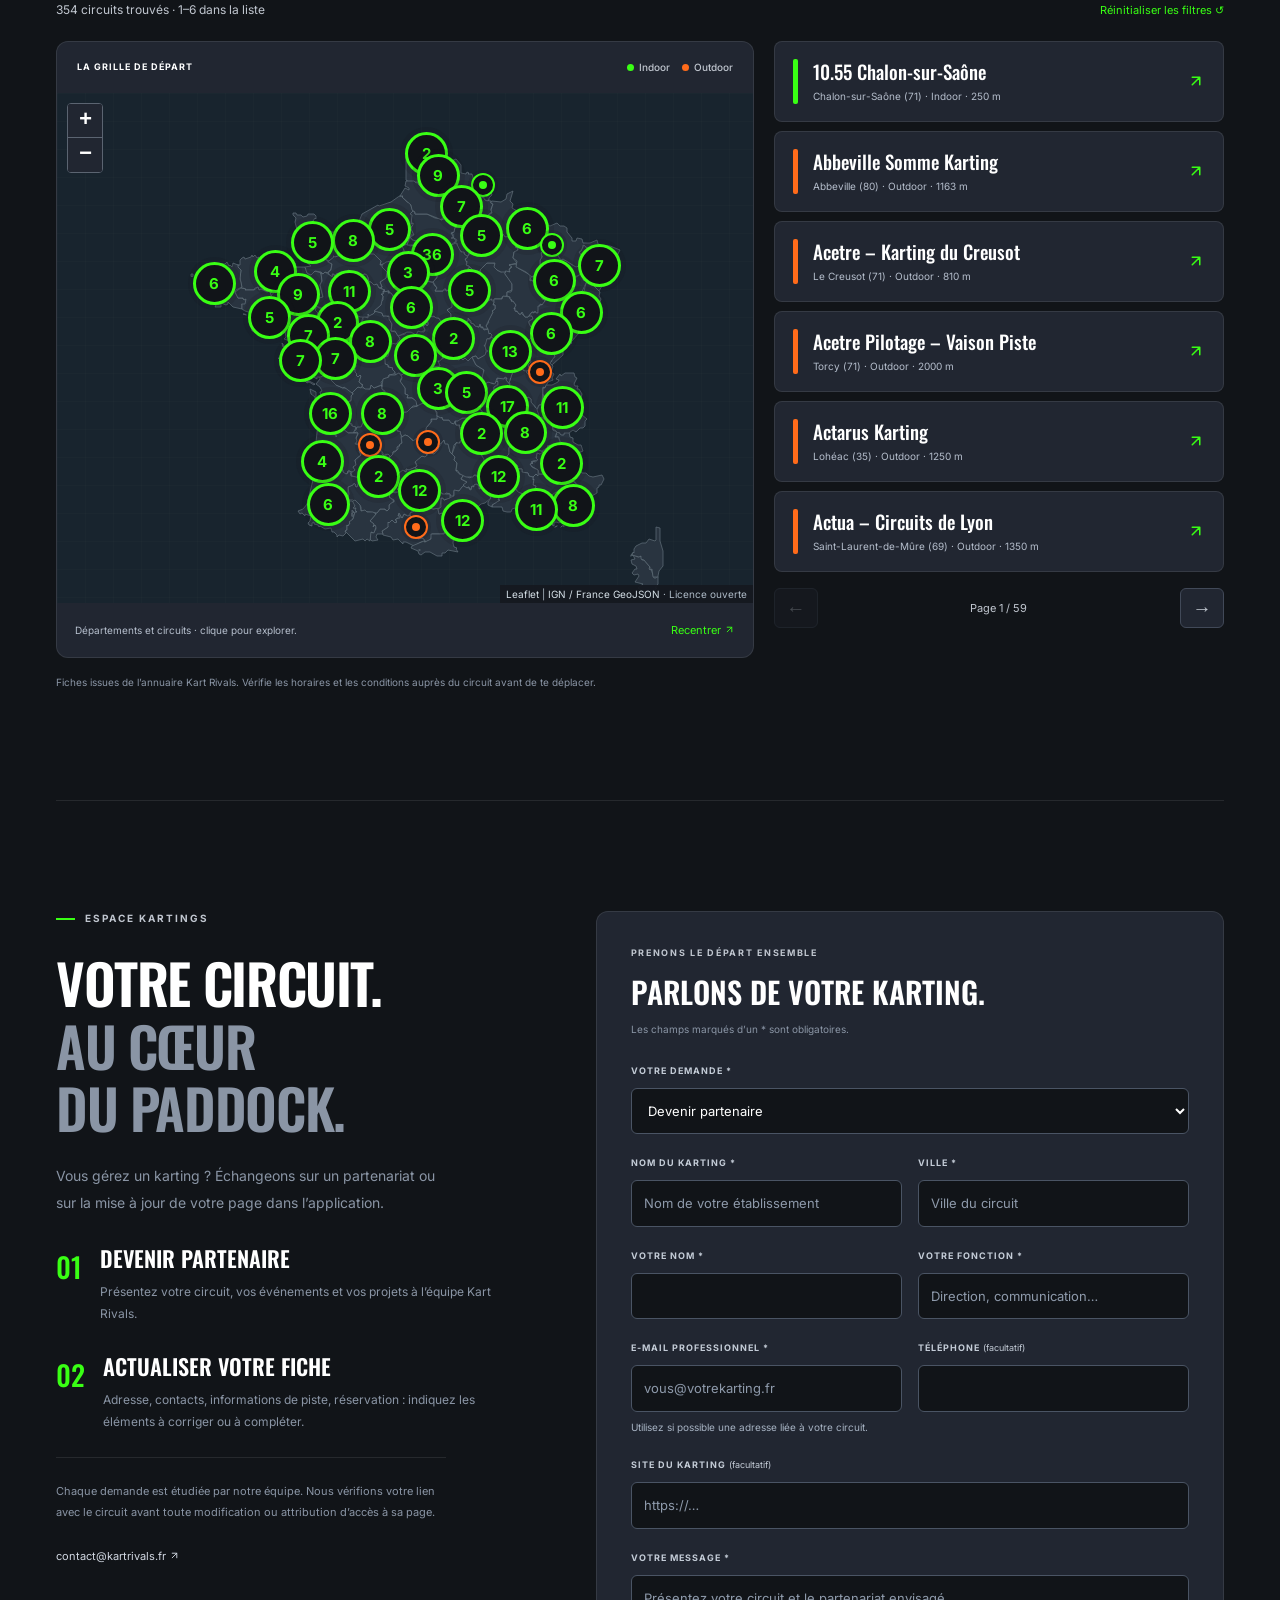
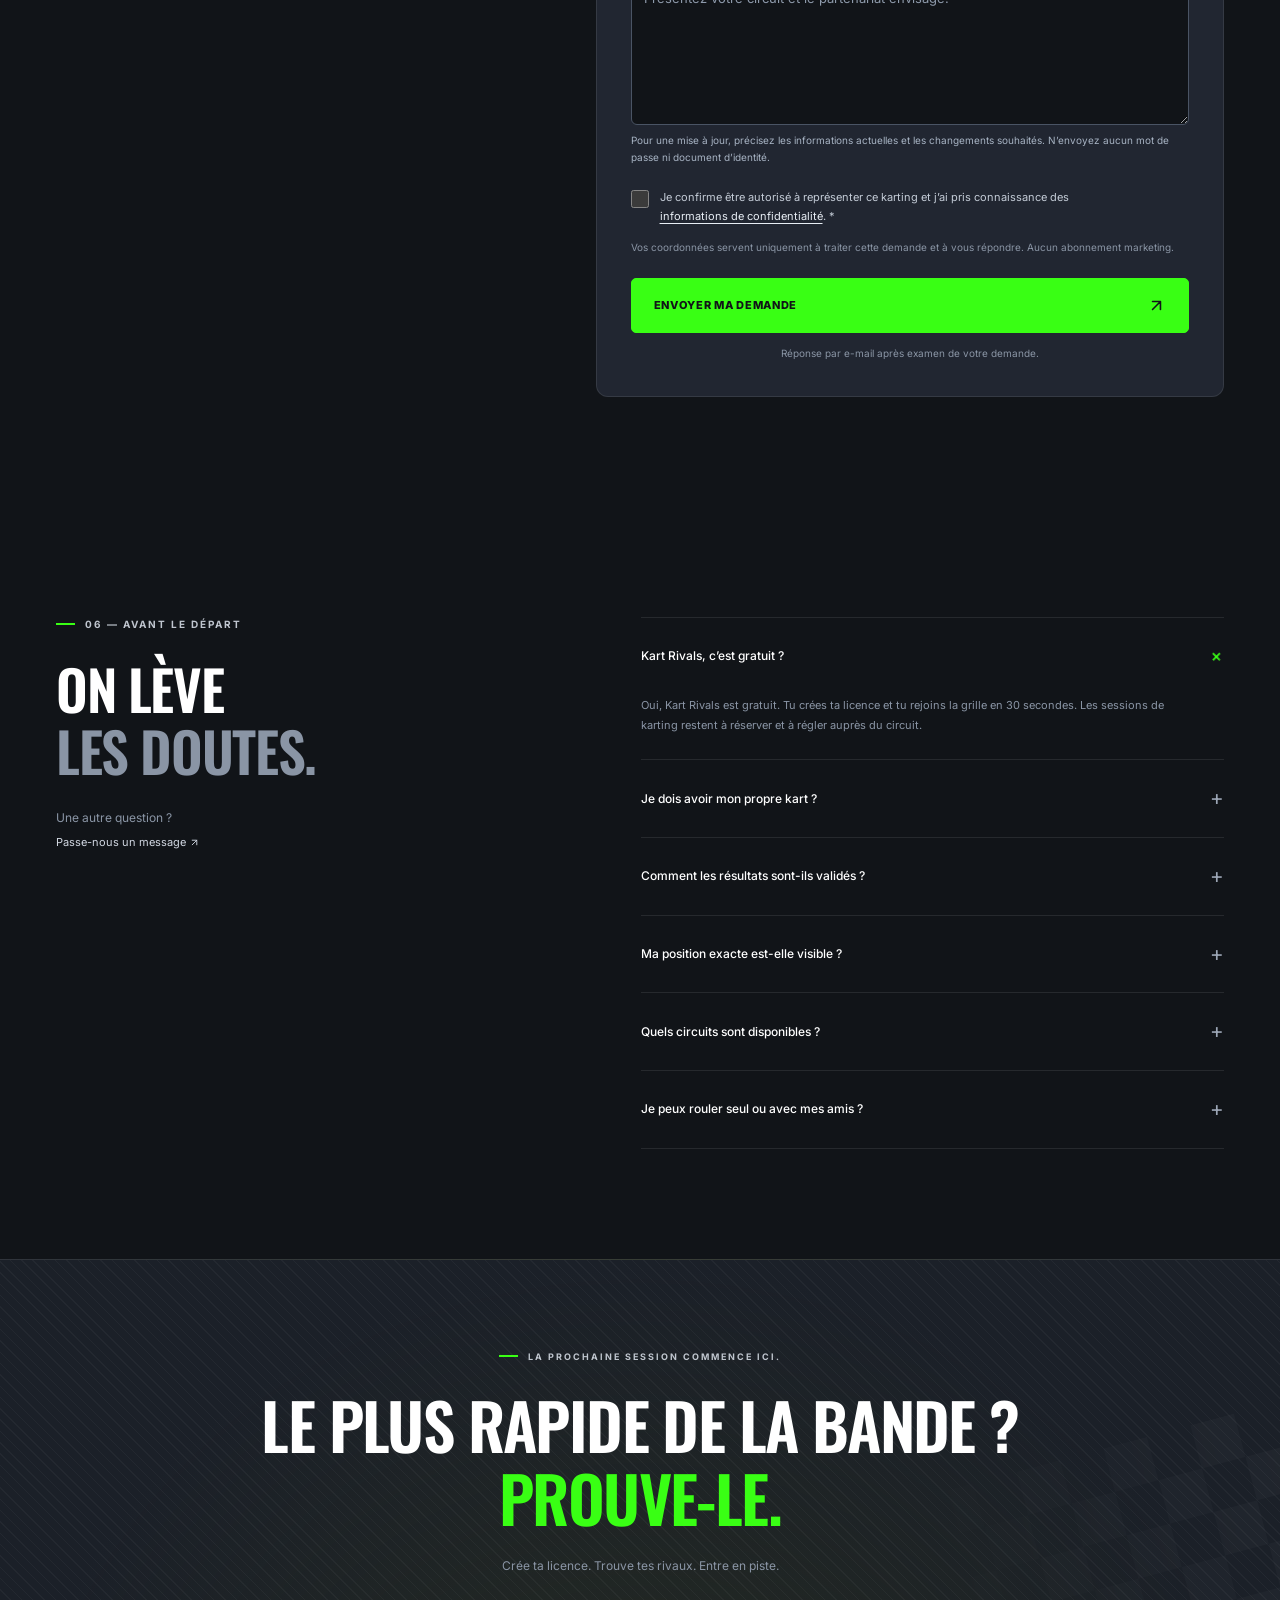
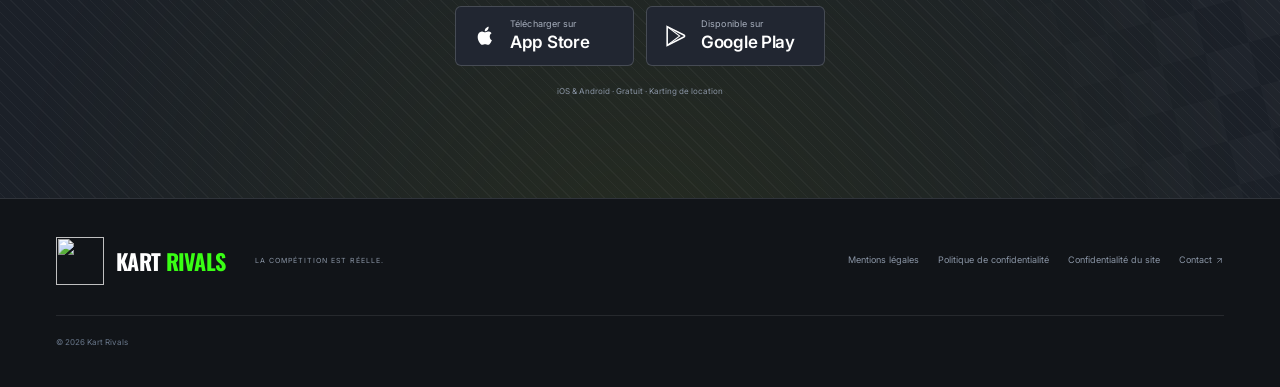
==== commit 48fb2f70: "Publish supplied privacy policy unchanged at /confidentialite and link footer" ====
--- a/public/index.html
+++ b/public/index.html
@@ -115,7 +115,7 @@
   <section class="section wrap faq-section" id="faq"><div><p class="eyebrow">06 — AVANT LE DÉPART</p><h2>ON LÈVE<br><span class="muted">LES DOUTES.</span></h2><p>Une autre question ?<br><a class="text-link" href="mailto:contact@kartrivals.fr">Passe-nous un message <svg viewBox="0 0 24 24" width="18" height="18" fill="none" stroke="currentColor" stroke-width="2" stroke-linecap="round" stroke-linejoin="round" aria-hidden="true" style="display:inline-block;width:1em;height:1em;vertical-align:-.12em;flex-shrink:0"><path d="M7 17 17 7M7 7h10v10"/></svg></a></p></div><div class="faqs"><details open><summary>Kart Rivals, c’est gratuit ?<span aria-hidden="true">+</span></summary><p>Oui, Kart Rivals est gratuit. Tu crées ta licence et tu rejoins la grille en 30 secondes. Les sessions de karting restent à réserver et à régler auprès du circuit.</p></details><details><summary>Je dois avoir mon propre kart ?<span aria-hidden="true">+</span></summary><p>Non. Kart Rivals est pensé pour le karting de location, indoor comme outdoor. Viens avec ton envie de rouler : le circuit fournit le kart.</p></details><details><summary>Comment les résultats sont-ils validés ?<span aria-hidden="true">+</span></summary><p>Le résultat d’un défi doit être confirmé par les deux pilotes avant le calcul de l’ELO. En Time Attack, une photo du ticket de chronométrage permet de certifier le chrono après vérification automatique. Un litige peut être signalé à l’équipe.</p></details><details><summary>Ma position exacte est-elle visible ?<span aria-hidden="true">+</span></summary><p>Non. La découverte des pilotes utilise une position approximative, à environ un kilomètre. Ta position exacte n’est jamais affichée aux autres pilotes.</p></details><details><summary>Quels circuits sont disponibles ?<span aria-hidden="true">+</span></summary><p>L’annuaire référence plus de 300 circuits en France métropolitaine. Dans l’application, filtre par région et département, puis retrouve les infos pratiques, les avis, la météo et les records du circuit.</p></details><details><summary>Je peux rouler seul ou avec mes amis ?<span aria-hidden="true">+</span></summary><p>Les deux. Lance un Time Attack solo, défie un ami ou organise une course à plusieurs. Tu peux aussi annoncer une session ouverte de 2 à 8 places pour rencontrer d’autres pilotes.</p></details></div></section>
   <section class="download-section" id="telecharger"><div class="wrap"><p class="eyebrow">LA PROCHAINE SESSION COMMENCE ICI.</p><h2>LE PLUS RAPIDE DE LA BANDE ?<br><span>PROUVE-LE.</span></h2><p>Crée ta licence. Trouve tes rivaux. Entre en piste.</p><div class="store-row"><button class="store" data-store="apple"><svg viewBox="0 0 24 24" aria-hidden="true"><path d="M17 12.4c0-2 1.7-3 1.8-3.1-1-1.5-2.5-1.7-3.1-1.7-1.3-.2-2.5.8-3.2.8s-1.7-.8-2.8-.8c-1.5 0-2.8.9-3.5 2.2-1.5 2.6-.4 6.5 1.1 8.6.7 1 1.5 2.1 2.6 2.1 1-.1 1.4-.7 2.7-.7s1.6.7 2.8.6c1.1 0 1.8-1 2.5-2 .8-1.2 1.2-2.4 1.2-2.4-.1 0-2.1-.8-2.1-3.6ZM15 6.2c.6-.8 1.1-1.9 1-3-.9 0-2 .6-2.7 1.4-.6.7-1.2 1.8-1 2.9 1 .1 2-.5 2.7-1.3Z"/></svg><span><small>Télécharger sur</small><strong>App Store</strong></span></button><button class="store" data-store="google"><svg viewBox="0 0 24 24" fill="none" aria-hidden="true"><path d="m4 3 16 8c1 .5 1 1.5 0 2L4 21V3Z" stroke="currentColor" stroke-width="1.5"/><path d="m4 3 12 9L4 21" stroke="currentColor"/></svg><span><small>Disponible sur</small><strong>Google Play</strong></span></button></div><small class="download-note">iOS & Android · Gratuit · Karting de location</small></div><div class="finish-checker" aria-hidden="true"></div></section>
 </main>
-<footer class="footer wrap"><a class="brand" href="#" aria-label="Kart Rivals, retour en haut"><img class="brand-logo" src="/favicon.svg" width="48" height="48" alt="" aria-hidden="true"><span>KART <b>RIVALS</b></span></a><p>LA COMPÉTITION EST RÉELLE.</p><div><button data-dialog="legal">Mentions légales</button><button data-dialog="privacy">Confidentialité</button><a href="mailto:contact@kartrivals.fr">Contact <svg viewBox="0 0 24 24" width="18" height="18" fill="none" stroke="currentColor" stroke-width="2" stroke-linecap="round" stroke-linejoin="round" aria-hidden="true" style="display:inline-block;width:1em;height:1em;vertical-align:-.12em;flex-shrink:0"><path d="M7 17 17 7M7 7h10v10"/></svg></a></div><small>© <span id="year">2026</span> Kart Rivals</small></footer>
+<footer class="footer wrap"><a class="brand" href="#" aria-label="Kart Rivals, retour en haut"><img class="brand-logo" src="/favicon.svg" width="48" height="48" alt="" aria-hidden="true"><span>KART <b>RIVALS</b></span></a><p>LA COMPÉTITION EST RÉELLE.</p><div><button data-dialog="legal">Mentions légales</button><a href="/confidentialite">Politique de confidentialité</a><button data-dialog="privacy">Confidentialité du site</button><a href="mailto:contact@kartrivals.fr">Contact <svg viewBox="0 0 24 24" width="18" height="18" fill="none" stroke="currentColor" stroke-width="2" stroke-linecap="round" stroke-linejoin="round" aria-hidden="true" style="display:inline-block;width:1em;height:1em;vertical-align:-.12em;flex-shrink:0"><path d="M7 17 17 7M7 7h10v10"/></svg></a></div><small>© <span id="year">2026</span> Kart Rivals</small></footer>
 <dialog id="store-dialog" class="dialog"><button class="dialog-close" aria-label="Fermer">×</button><img class="brand-logo" src="/favicon.svg" width="48" height="48" alt="" aria-hidden="true"><p class="eyebrow">BIENTÔT SUR LA GRILLE</p><h2 id="store-title">RESTE DANS LA COURSE.</h2><p id="store-message">Les liens officiels de téléchargement seront disponibles ici prochainement.</p><a class="button" href="mailto:contact@kartrivals.fr?subject=Kart%20Rivals%20%E2%80%94%20Disponibilit%C3%A9%20de%20l%E2%80%99application">NOUS CONTACTER <span aria-hidden="true"><svg viewBox="0 0 24 24" width="18" height="18" fill="none" stroke="currentColor" stroke-width="2" stroke-linecap="round" stroke-linejoin="round" aria-hidden="true" style="display:inline-block;width:1em;height:1em;vertical-align:-.12em;flex-shrink:0"><path d="M7 17 17 7M7 7h10v10"/></svg></span></a></dialog>
 <dialog id="circuit-dialog" class="dialog circuit-dialog" aria-labelledby="circuit-detail-title"><button class="dialog-close" aria-label="Fermer">×</button><div id="circuit-detail"></div></dialog>
 <dialog id="legal-dialog" class="dialog legal-dialog"><button class="dialog-close" aria-label="Fermer">×</button><p class="eyebrow">KART RIVALS</p><h2>MENTIONS LÉGALES</h2><p>Site de présentation du projet Kart Rivals.</p><h3>Contact</h3><p><a href="mailto:contact@kartrivals.fr">contact@kartrivals.fr</a></p><h3>Hébergement</h3><p>IONOS — <a href="https://www.ionos.fr" target="_blank" rel="noopener noreferrer">www.ionos.fr</a></p><h3>Informations de publication</h3><p>Les informations légales complètes de l’éditeur et du responsable de publication sont en cours de renseignement.</p><h3>Application mobile</h3><p>Les écrans présentent l’application Kart Rivals. Les conditions d’utilisation et la politique de confidentialité de l’application seront communiquées séparément.</p></dialog>
--- a/public/assets/style.css
+++ b/public/assets/style.css
@@ -9,3 +9,5 @@
 
 /* Official Kart Rivals identity: preserve square proportions and clear space. */
 .brand-logo{display:block;width:48px;height:48px;object-fit:contain;flex:0 0 auto}.dialog>.brand-logo{width:60px;height:60px;margin-bottom:24px}@media(max-width:600px){.brand .brand-logo{width:36px;height:36px}}
+
+.footer>div{flex-wrap:wrap}
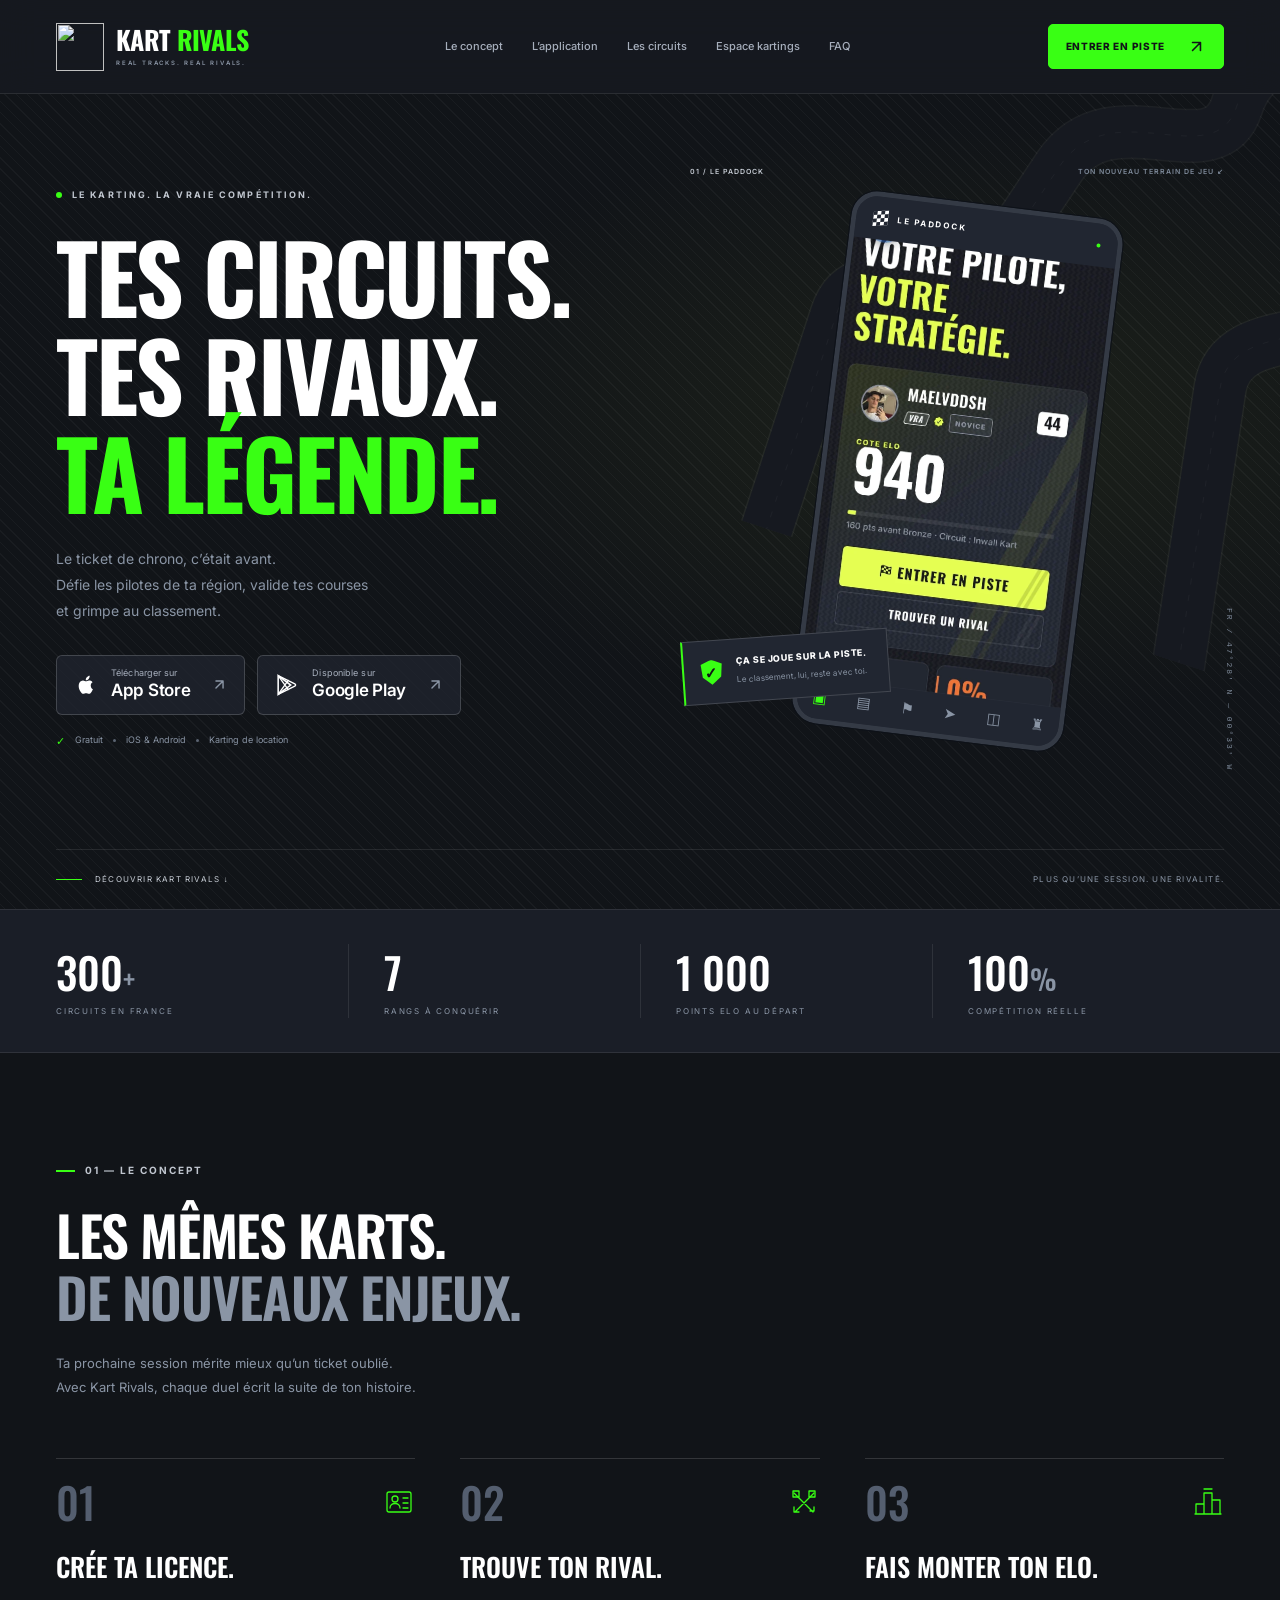
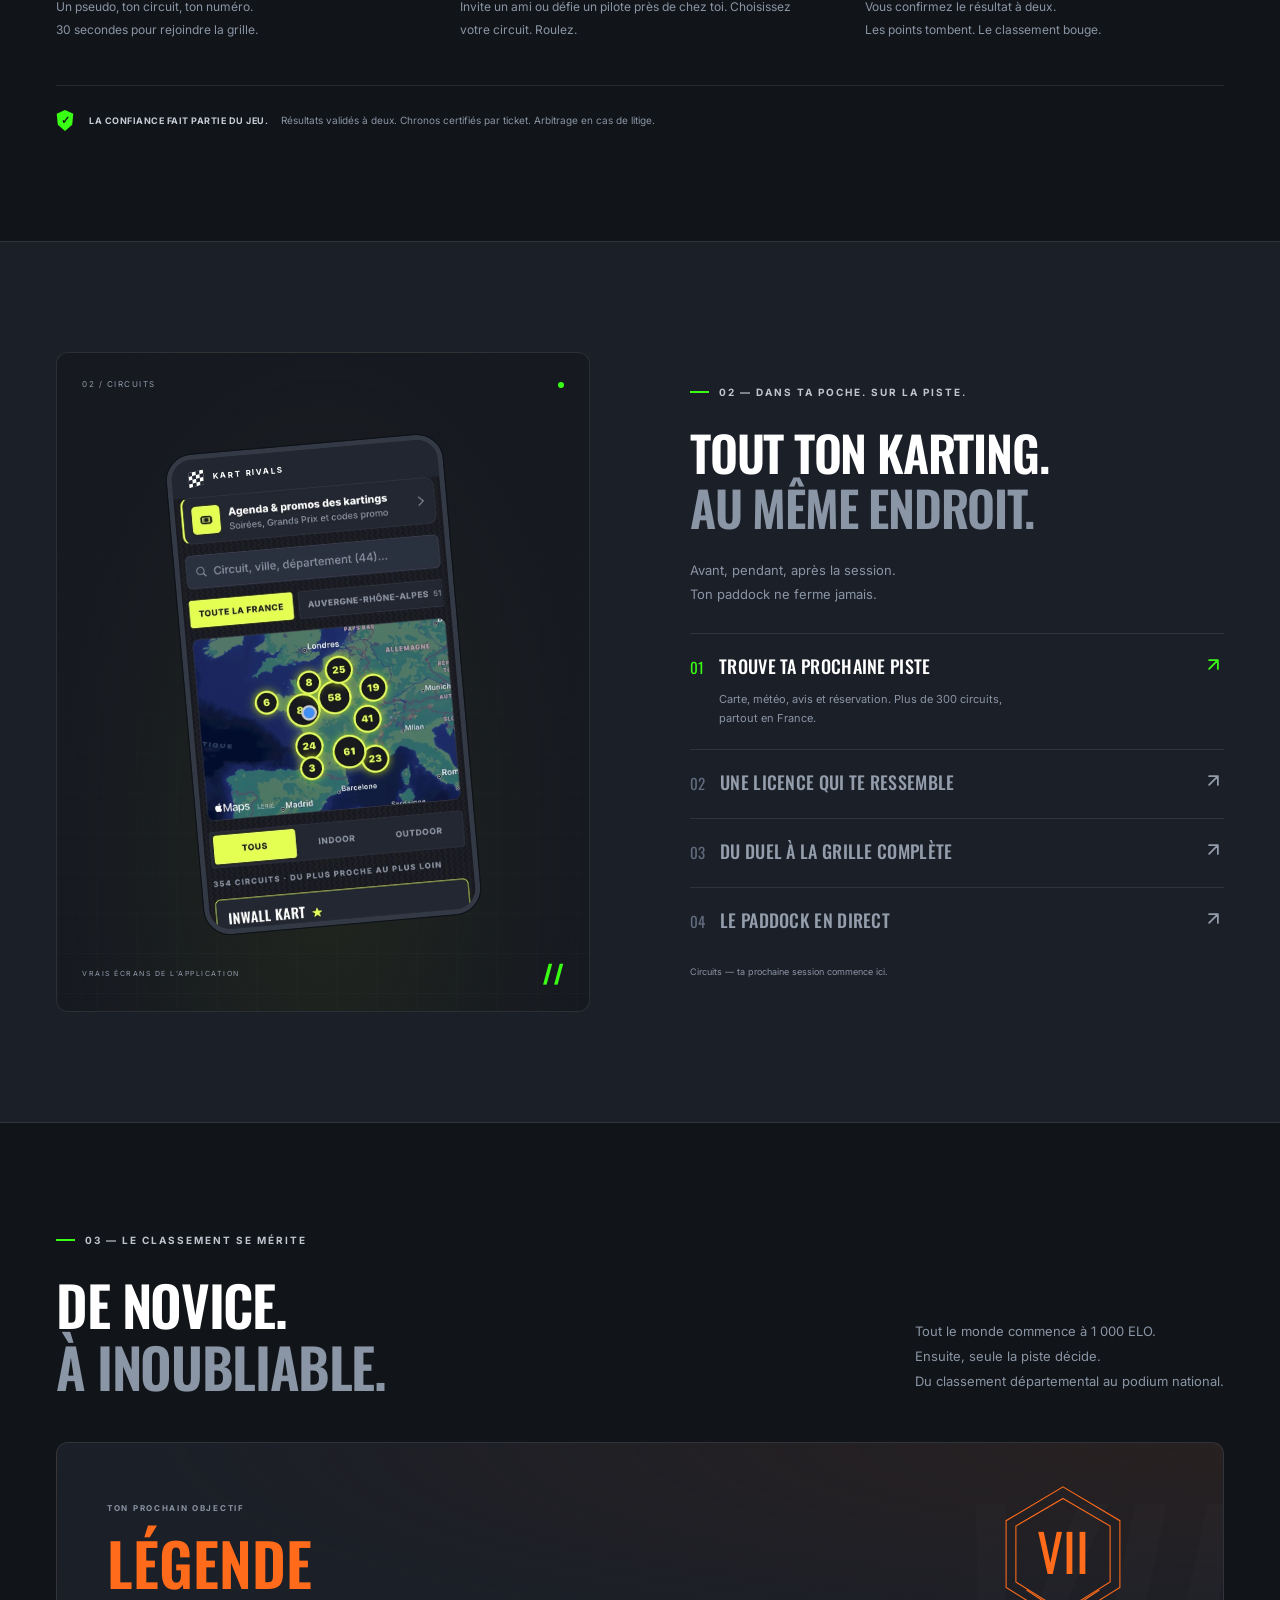
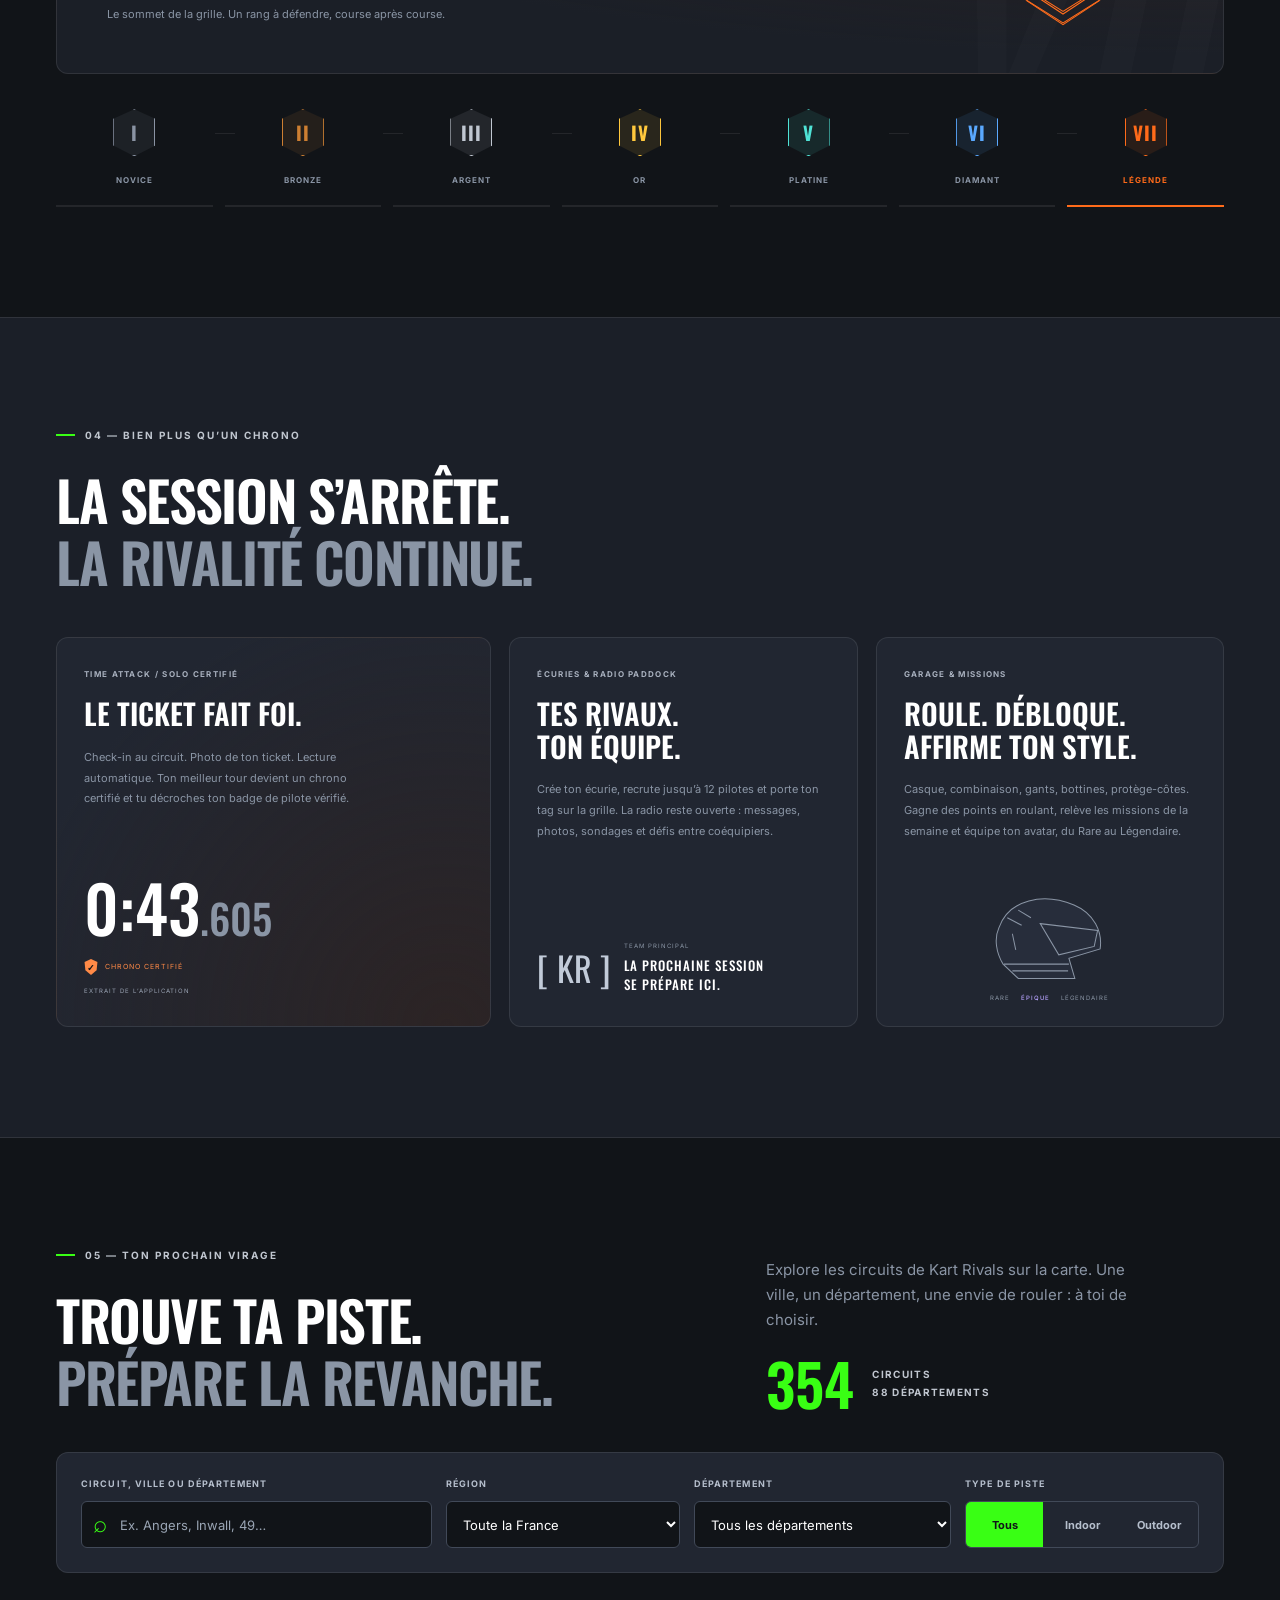
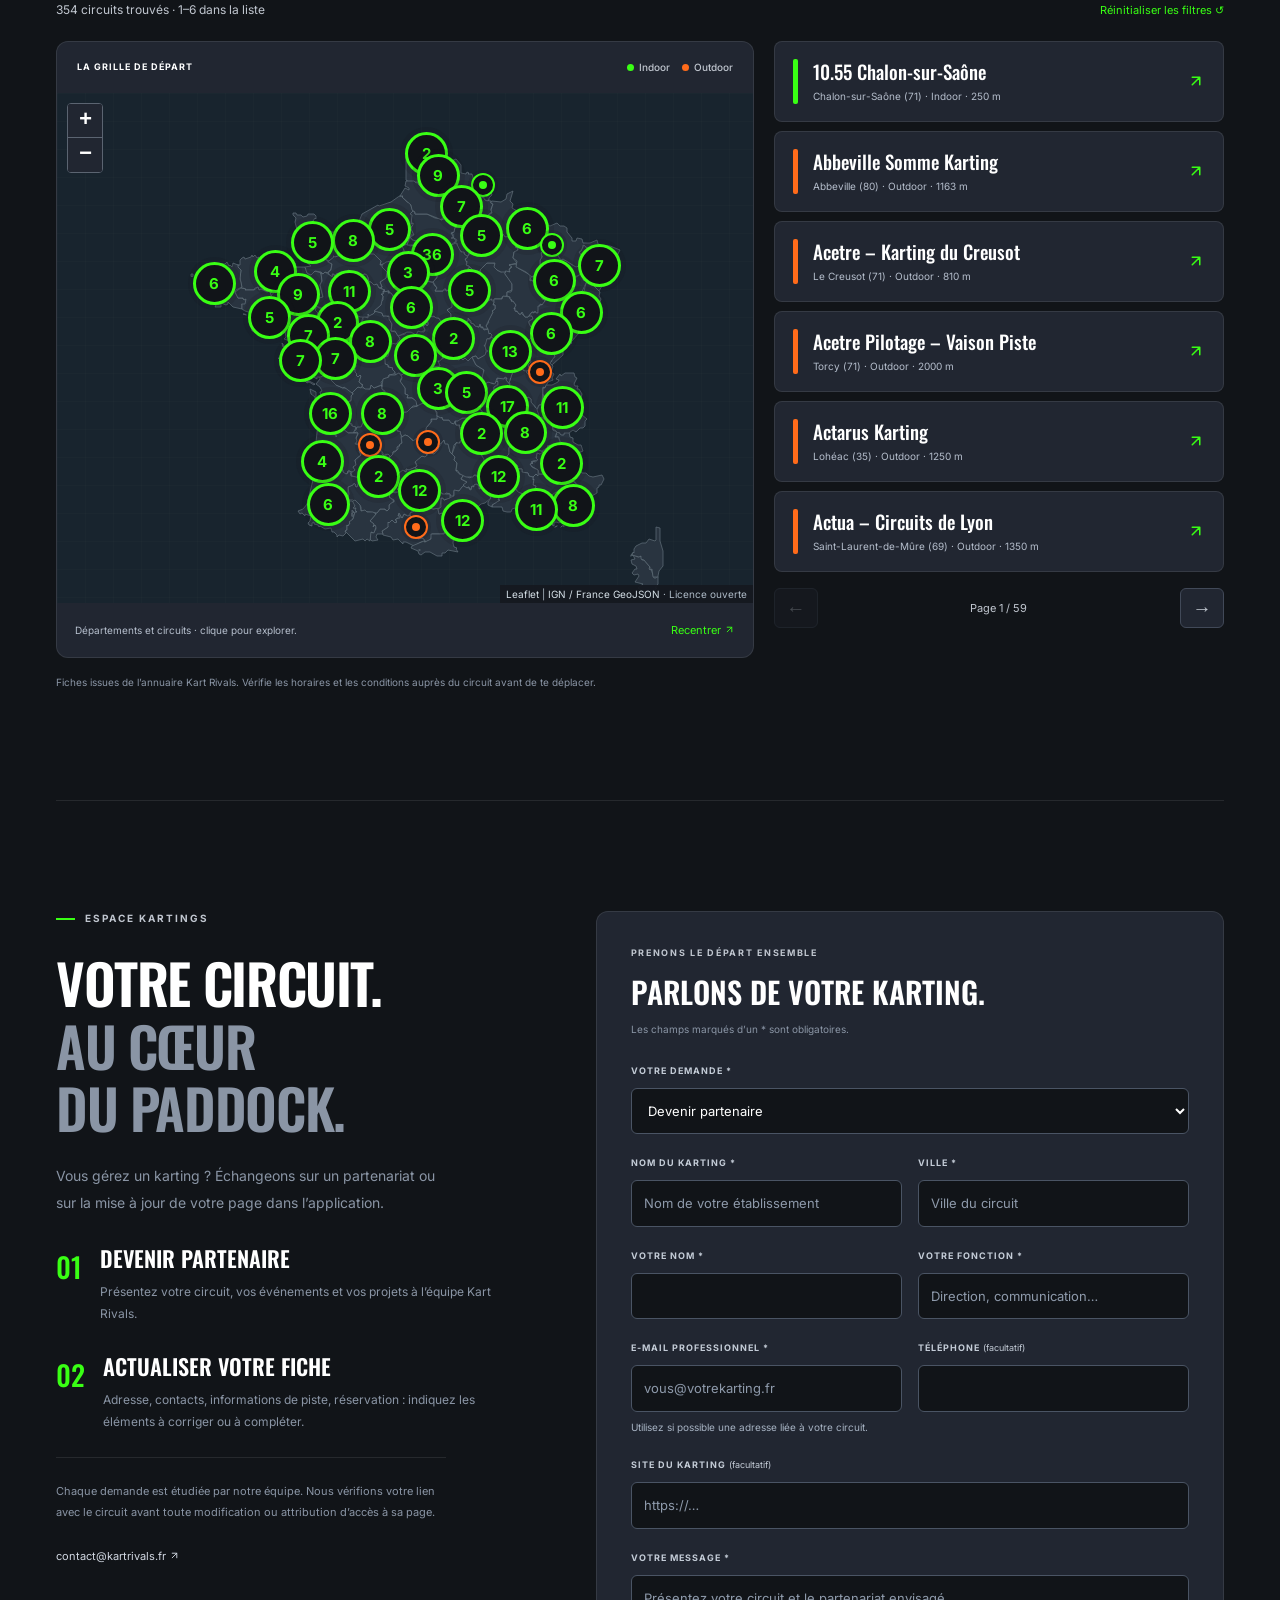
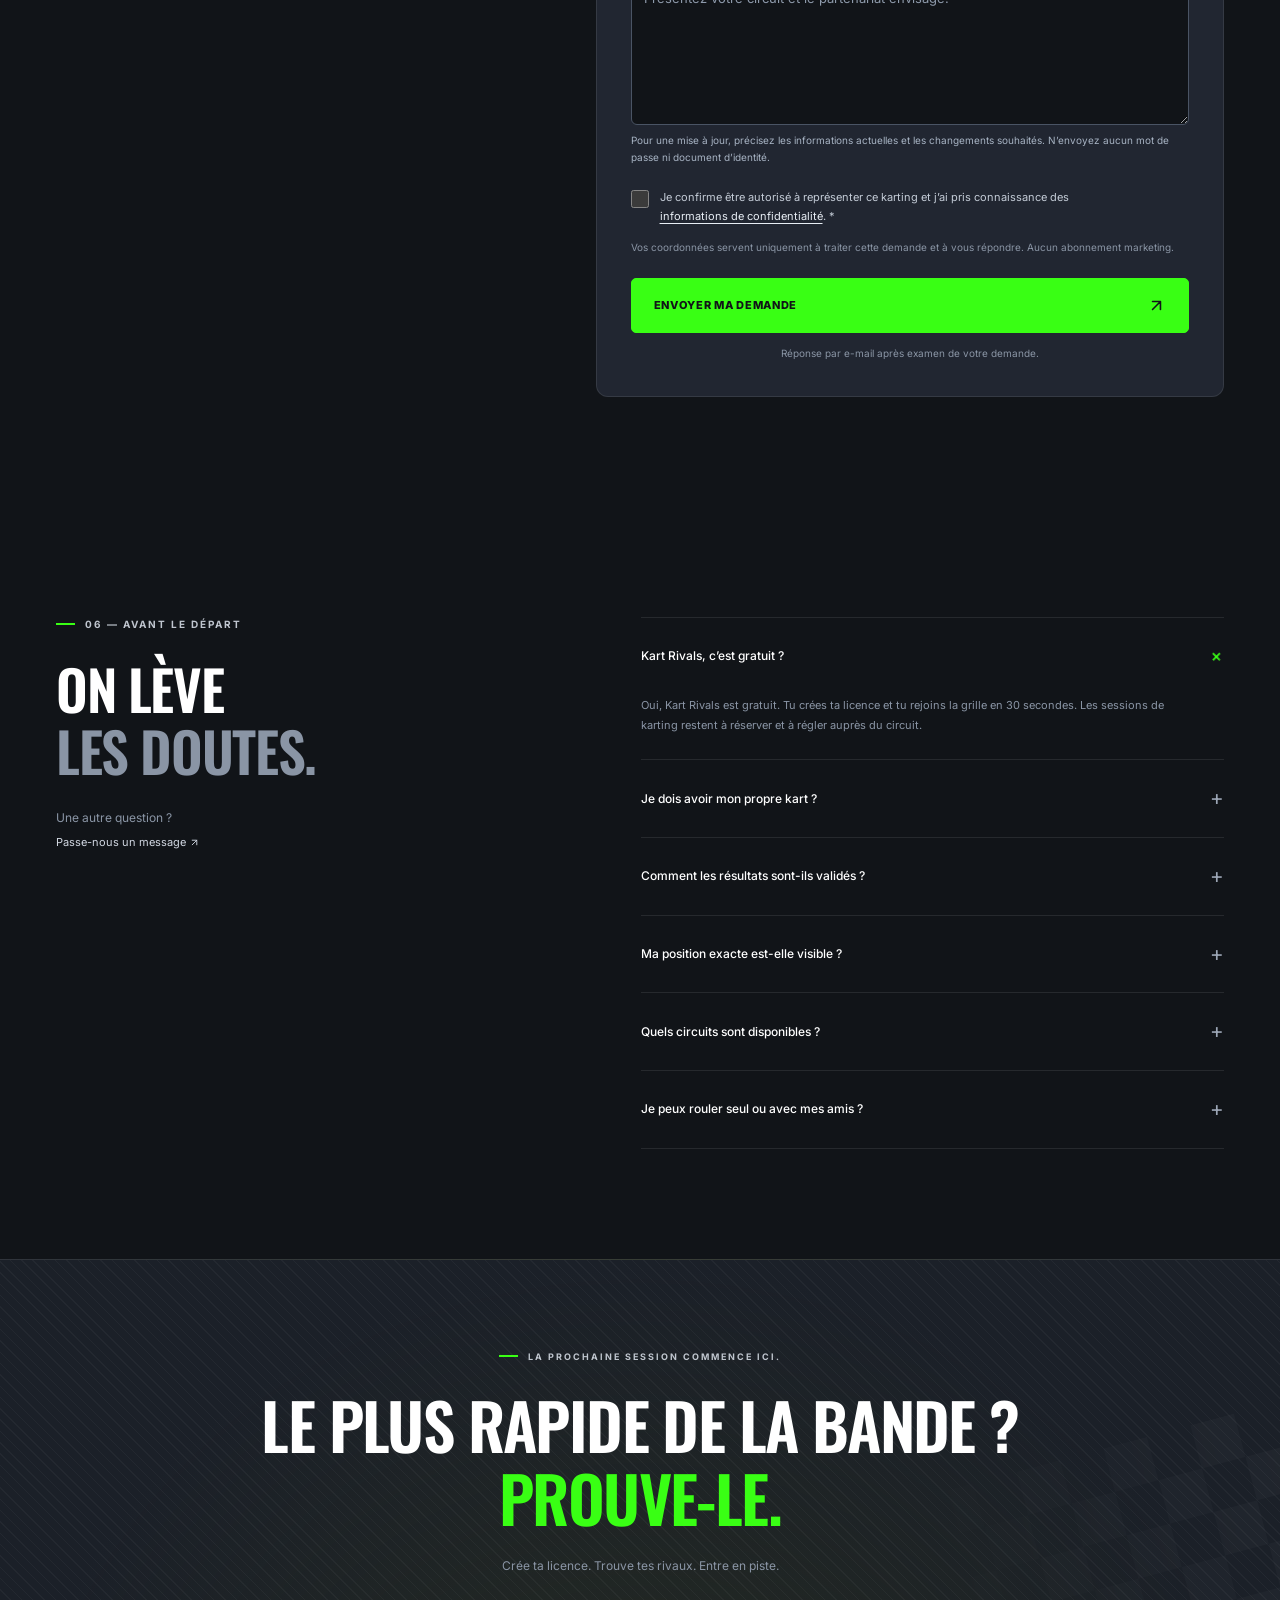
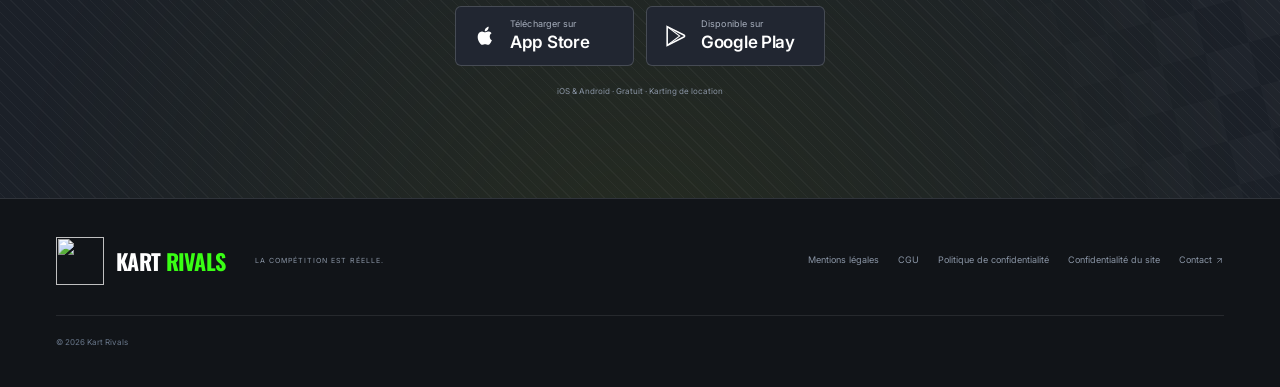
==== commit ef5acd61: "Publish Kart Rivals terms of use at /cgu with footer navigation" ====
--- a/public/index.html
+++ b/public/index.html
@@ -115,7 +115,7 @@
   <section class="section wrap faq-section" id="faq"><div><p class="eyebrow">06 — AVANT LE DÉPART</p><h2>ON LÈVE<br><span class="muted">LES DOUTES.</span></h2><p>Une autre question ?<br><a class="text-link" href="mailto:contact@kartrivals.fr">Passe-nous un message <svg viewBox="0 0 24 24" width="18" height="18" fill="none" stroke="currentColor" stroke-width="2" stroke-linecap="round" stroke-linejoin="round" aria-hidden="true" style="display:inline-block;width:1em;height:1em;vertical-align:-.12em;flex-shrink:0"><path d="M7 17 17 7M7 7h10v10"/></svg></a></p></div><div class="faqs"><details open><summary>Kart Rivals, c’est gratuit ?<span aria-hidden="true">+</span></summary><p>Oui, Kart Rivals est gratuit. Tu crées ta licence et tu rejoins la grille en 30 secondes. Les sessions de karting restent à réserver et à régler auprès du circuit.</p></details><details><summary>Je dois avoir mon propre kart ?<span aria-hidden="true">+</span></summary><p>Non. Kart Rivals est pensé pour le karting de location, indoor comme outdoor. Viens avec ton envie de rouler : le circuit fournit le kart.</p></details><details><summary>Comment les résultats sont-ils validés ?<span aria-hidden="true">+</span></summary><p>Le résultat d’un défi doit être confirmé par les deux pilotes avant le calcul de l’ELO. En Time Attack, une photo du ticket de chronométrage permet de certifier le chrono après vérification automatique. Un litige peut être signalé à l’équipe.</p></details><details><summary>Ma position exacte est-elle visible ?<span aria-hidden="true">+</span></summary><p>Non. La découverte des pilotes utilise une position approximative, à environ un kilomètre. Ta position exacte n’est jamais affichée aux autres pilotes.</p></details><details><summary>Quels circuits sont disponibles ?<span aria-hidden="true">+</span></summary><p>L’annuaire référence plus de 300 circuits en France métropolitaine. Dans l’application, filtre par région et département, puis retrouve les infos pratiques, les avis, la météo et les records du circuit.</p></details><details><summary>Je peux rouler seul ou avec mes amis ?<span aria-hidden="true">+</span></summary><p>Les deux. Lance un Time Attack solo, défie un ami ou organise une course à plusieurs. Tu peux aussi annoncer une session ouverte de 2 à 8 places pour rencontrer d’autres pilotes.</p></details></div></section>
   <section class="download-section" id="telecharger"><div class="wrap"><p class="eyebrow">LA PROCHAINE SESSION COMMENCE ICI.</p><h2>LE PLUS RAPIDE DE LA BANDE ?<br><span>PROUVE-LE.</span></h2><p>Crée ta licence. Trouve tes rivaux. Entre en piste.</p><div class="store-row"><button class="store" data-store="apple"><svg viewBox="0 0 24 24" aria-hidden="true"><path d="M17 12.4c0-2 1.7-3 1.8-3.1-1-1.5-2.5-1.7-3.1-1.7-1.3-.2-2.5.8-3.2.8s-1.7-.8-2.8-.8c-1.5 0-2.8.9-3.5 2.2-1.5 2.6-.4 6.5 1.1 8.6.7 1 1.5 2.1 2.6 2.1 1-.1 1.4-.7 2.7-.7s1.6.7 2.8.6c1.1 0 1.8-1 2.5-2 .8-1.2 1.2-2.4 1.2-2.4-.1 0-2.1-.8-2.1-3.6ZM15 6.2c.6-.8 1.1-1.9 1-3-.9 0-2 .6-2.7 1.4-.6.7-1.2 1.8-1 2.9 1 .1 2-.5 2.7-1.3Z"/></svg><span><small>Télécharger sur</small><strong>App Store</strong></span></button><button class="store" data-store="google"><svg viewBox="0 0 24 24" fill="none" aria-hidden="true"><path d="m4 3 16 8c1 .5 1 1.5 0 2L4 21V3Z" stroke="currentColor" stroke-width="1.5"/><path d="m4 3 12 9L4 21" stroke="currentColor"/></svg><span><small>Disponible sur</small><strong>Google Play</strong></span></button></div><small class="download-note">iOS & Android · Gratuit · Karting de location</small></div><div class="finish-checker" aria-hidden="true"></div></section>
 </main>
-<footer class="footer wrap"><a class="brand" href="#" aria-label="Kart Rivals, retour en haut"><img class="brand-logo" src="/favicon.svg" width="48" height="48" alt="" aria-hidden="true"><span>KART <b>RIVALS</b></span></a><p>LA COMPÉTITION EST RÉELLE.</p><div><button data-dialog="legal">Mentions légales</button><a href="/confidentialite">Politique de confidentialité</a><button data-dialog="privacy">Confidentialité du site</button><a href="mailto:contact@kartrivals.fr">Contact <svg viewBox="0 0 24 24" width="18" height="18" fill="none" stroke="currentColor" stroke-width="2" stroke-linecap="round" stroke-linejoin="round" aria-hidden="true" style="display:inline-block;width:1em;height:1em;vertical-align:-.12em;flex-shrink:0"><path d="M7 17 17 7M7 7h10v10"/></svg></a></div><small>© <span id="year">2026</span> Kart Rivals</small></footer>
+<footer class="footer wrap"><a class="brand" href="#" aria-label="Kart Rivals, retour en haut"><img class="brand-logo" src="/favicon.svg" width="48" height="48" alt="" aria-hidden="true"><span>KART <b>RIVALS</b></span></a><p>LA COMPÉTITION EST RÉELLE.</p><div><button data-dialog="legal">Mentions légales</button><a href="/cgu">CGU</a><a href="/confidentialite">Politique de confidentialité</a><button data-dialog="privacy">Confidentialité du site</button><a href="mailto:contact@kartrivals.fr">Contact <svg viewBox="0 0 24 24" width="18" height="18" fill="none" stroke="currentColor" stroke-width="2" stroke-linecap="round" stroke-linejoin="round" aria-hidden="true" style="display:inline-block;width:1em;height:1em;vertical-align:-.12em;flex-shrink:0"><path d="M7 17 17 7M7 7h10v10"/></svg></a></div><small>© <span id="year">2026</span> Kart Rivals</small></footer>
 <dialog id="store-dialog" class="dialog"><button class="dialog-close" aria-label="Fermer">×</button><img class="brand-logo" src="/favicon.svg" width="48" height="48" alt="" aria-hidden="true"><p class="eyebrow">BIENTÔT SUR LA GRILLE</p><h2 id="store-title">RESTE DANS LA COURSE.</h2><p id="store-message">Les liens officiels de téléchargement seront disponibles ici prochainement.</p><a class="button" href="mailto:contact@kartrivals.fr?subject=Kart%20Rivals%20%E2%80%94%20Disponibilit%C3%A9%20de%20l%E2%80%99application">NOUS CONTACTER <span aria-hidden="true"><svg viewBox="0 0 24 24" width="18" height="18" fill="none" stroke="currentColor" stroke-width="2" stroke-linecap="round" stroke-linejoin="round" aria-hidden="true" style="display:inline-block;width:1em;height:1em;vertical-align:-.12em;flex-shrink:0"><path d="M7 17 17 7M7 7h10v10"/></svg></span></a></dialog>
 <dialog id="circuit-dialog" class="dialog circuit-dialog" aria-labelledby="circuit-detail-title"><button class="dialog-close" aria-label="Fermer">×</button><div id="circuit-detail"></div></dialog>
 <dialog id="legal-dialog" class="dialog legal-dialog"><button class="dialog-close" aria-label="Fermer">×</button><p class="eyebrow">KART RIVALS</p><h2>MENTIONS LÉGALES</h2><p>Site de présentation du projet Kart Rivals.</p><h3>Contact</h3><p><a href="mailto:contact@kartrivals.fr">contact@kartrivals.fr</a></p><h3>Hébergement</h3><p>IONOS — <a href="https://www.ionos.fr" target="_blank" rel="noopener noreferrer">www.ionos.fr</a></p><h3>Informations de publication</h3><p>Les informations légales complètes de l’éditeur et du responsable de publication sont en cours de renseignement.</p><h3>Application mobile</h3><p>Les écrans présentent l’application Kart Rivals. Les conditions d’utilisation et la politique de confidentialité de l’application seront communiquées séparément.</p></dialog>
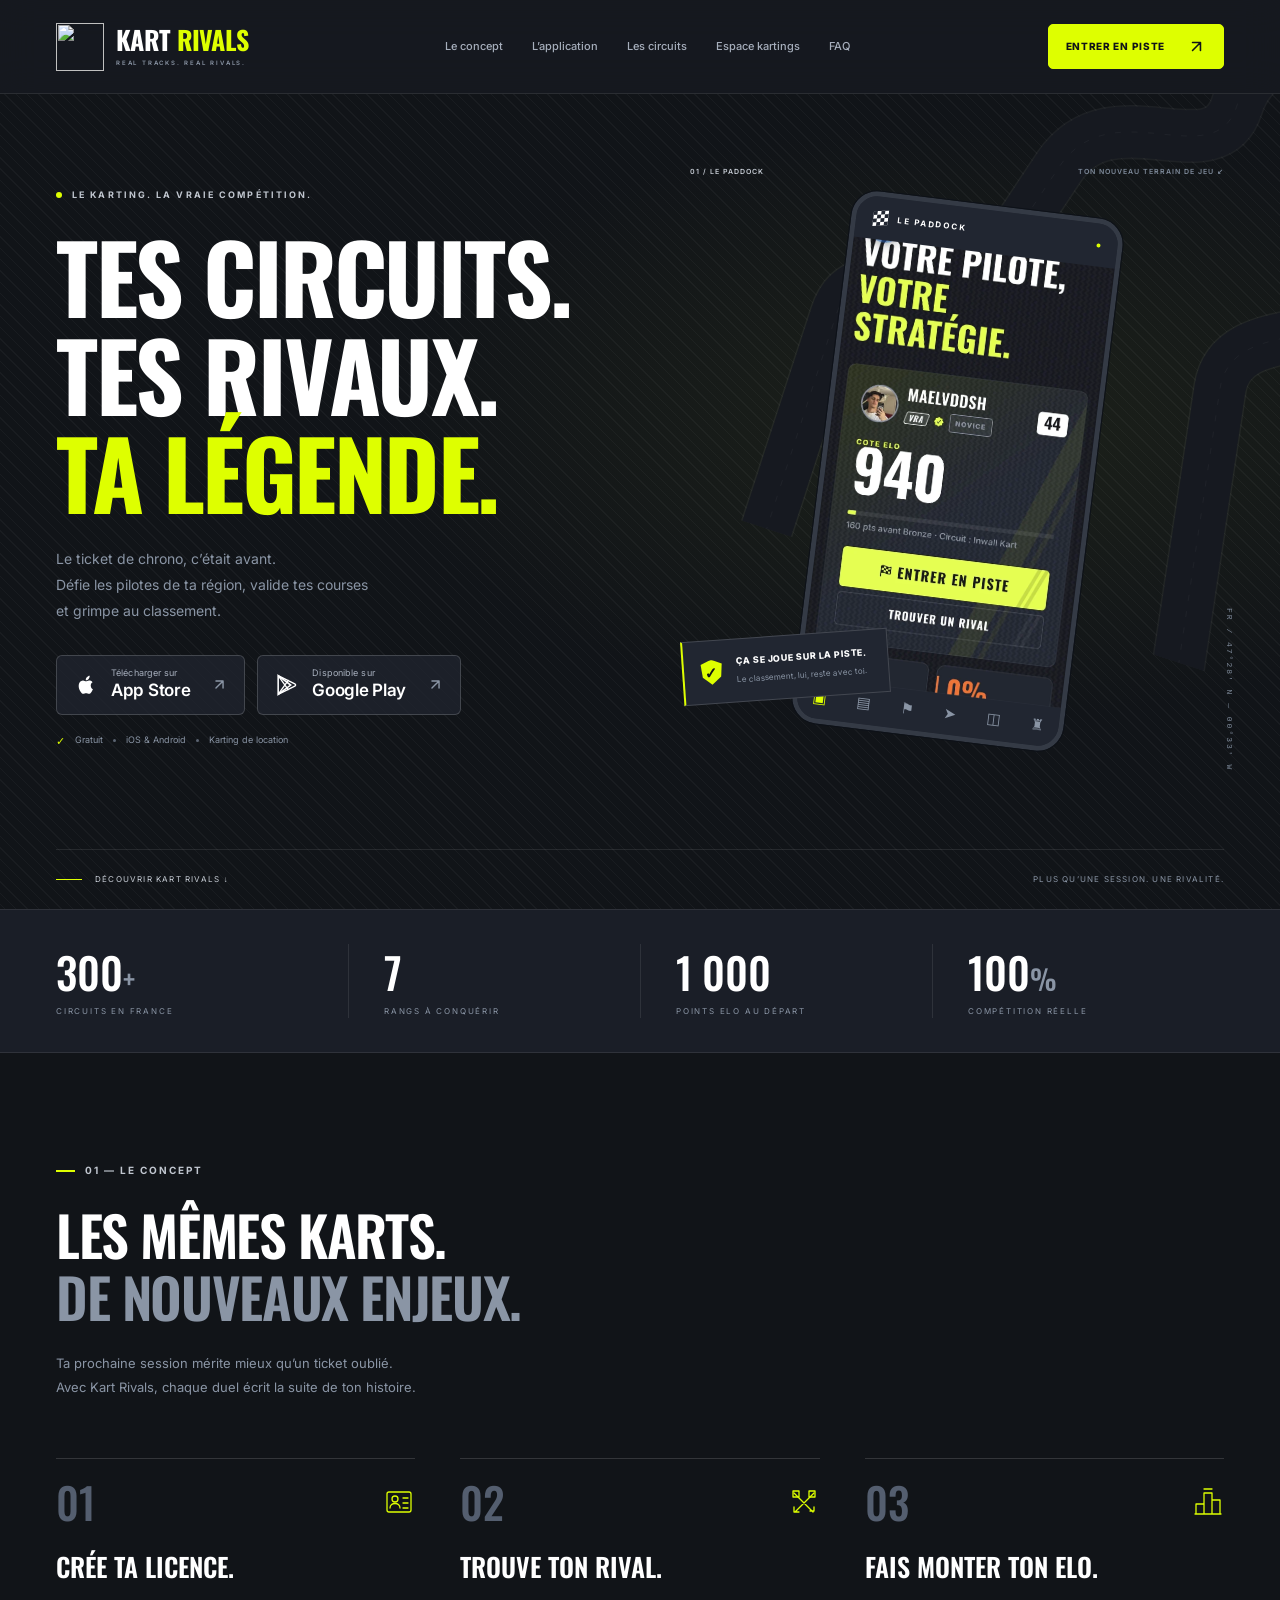
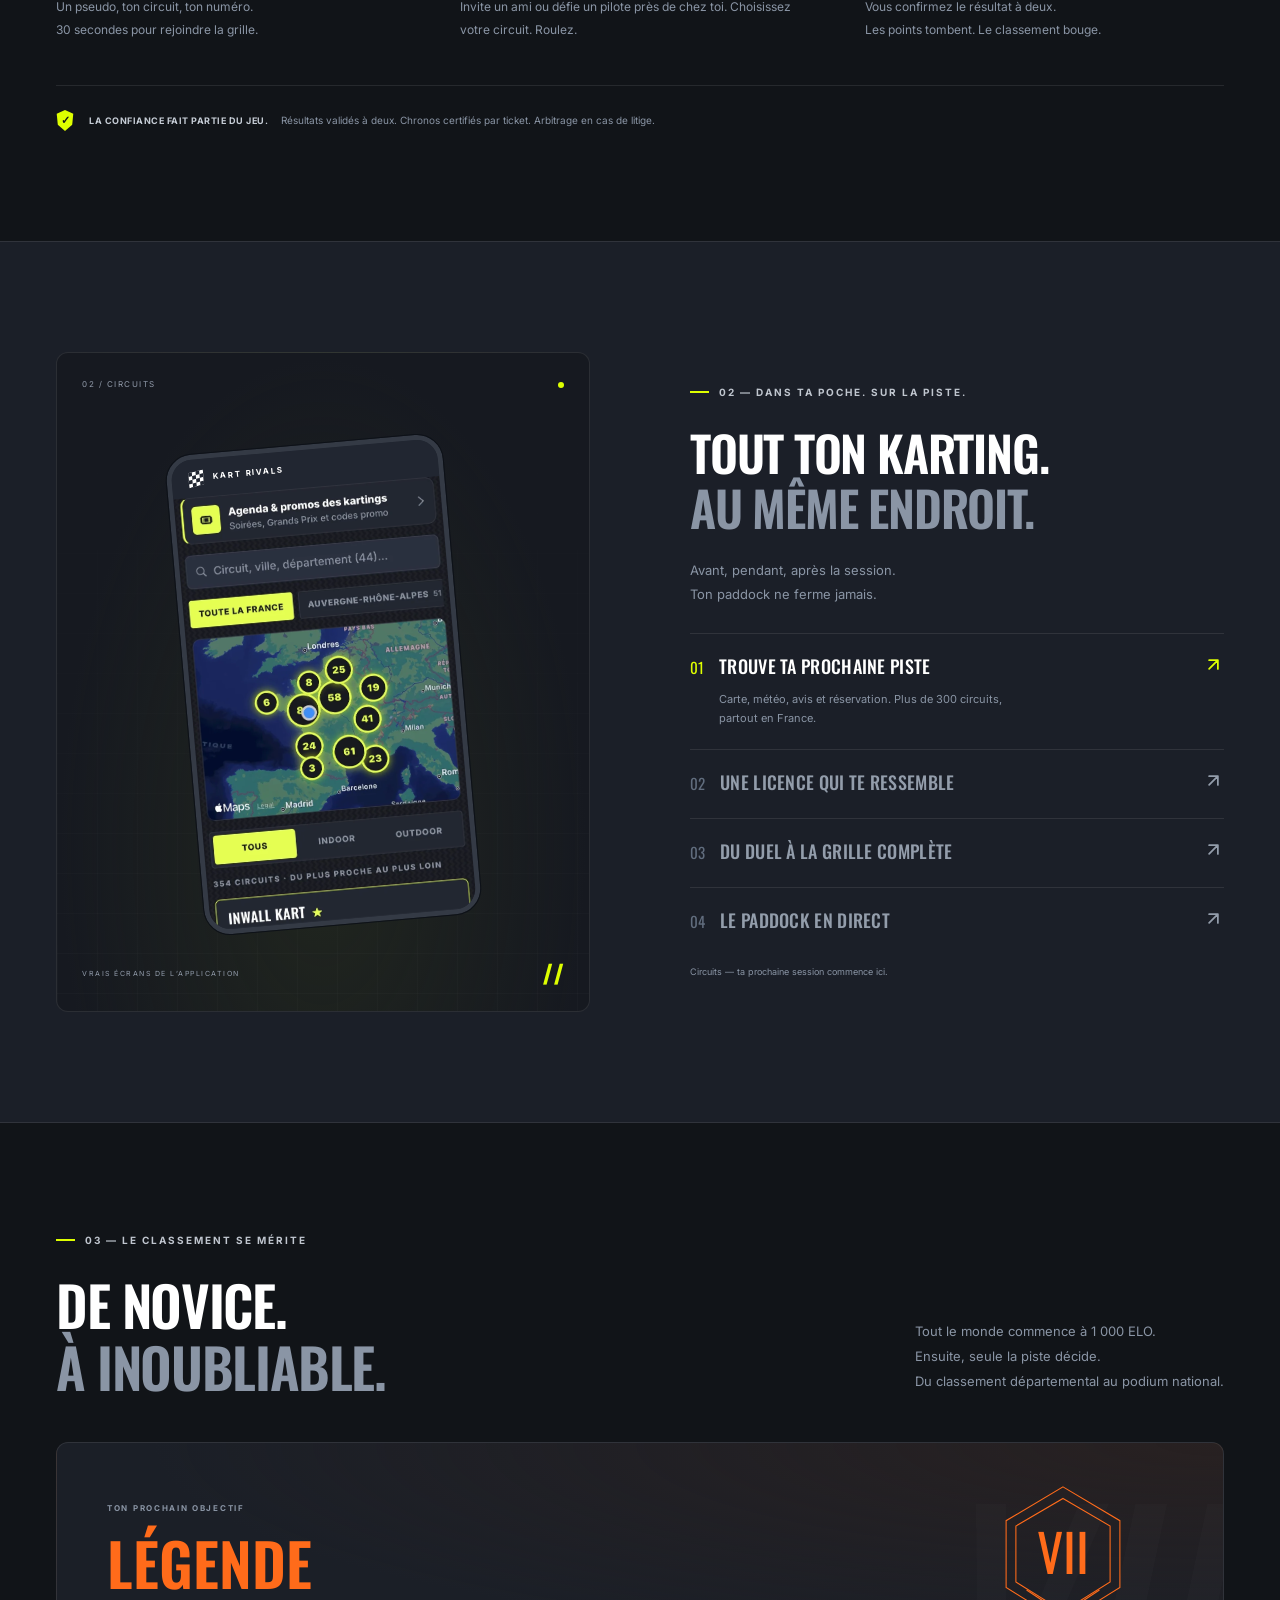
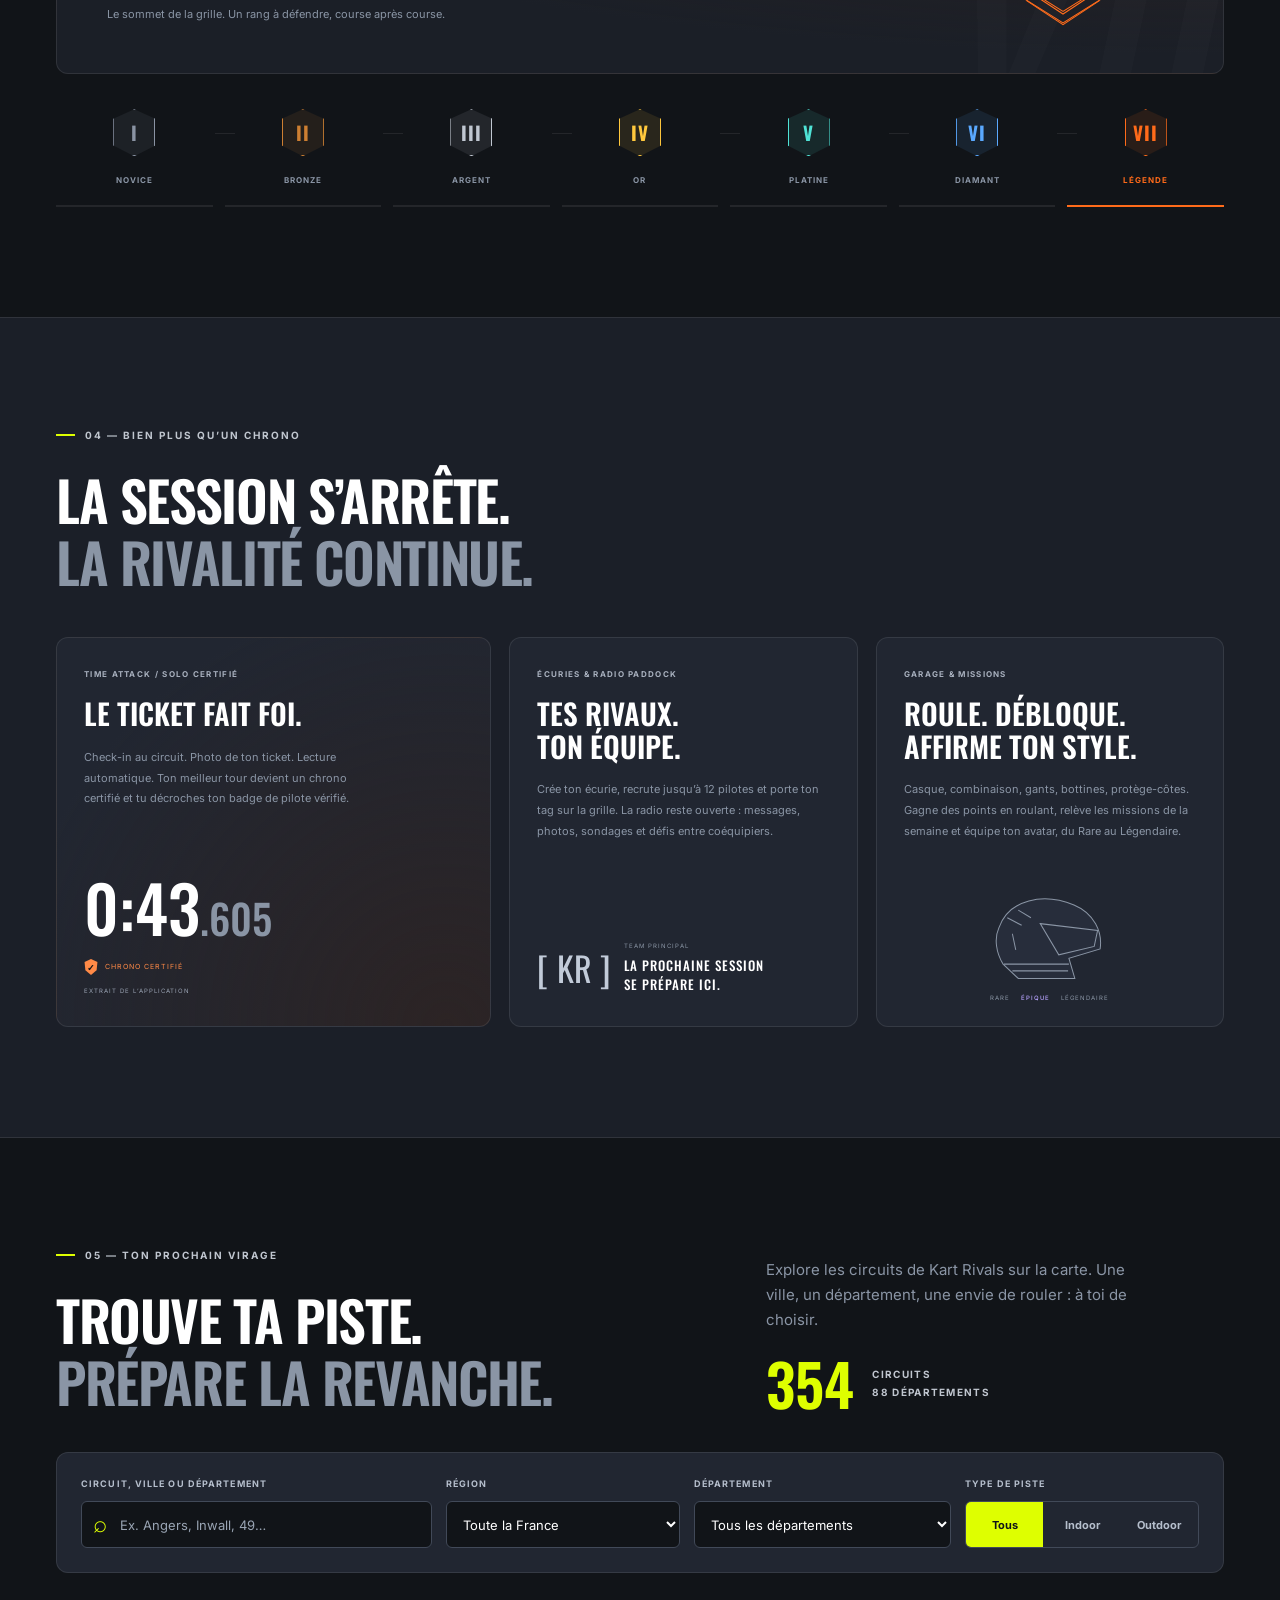
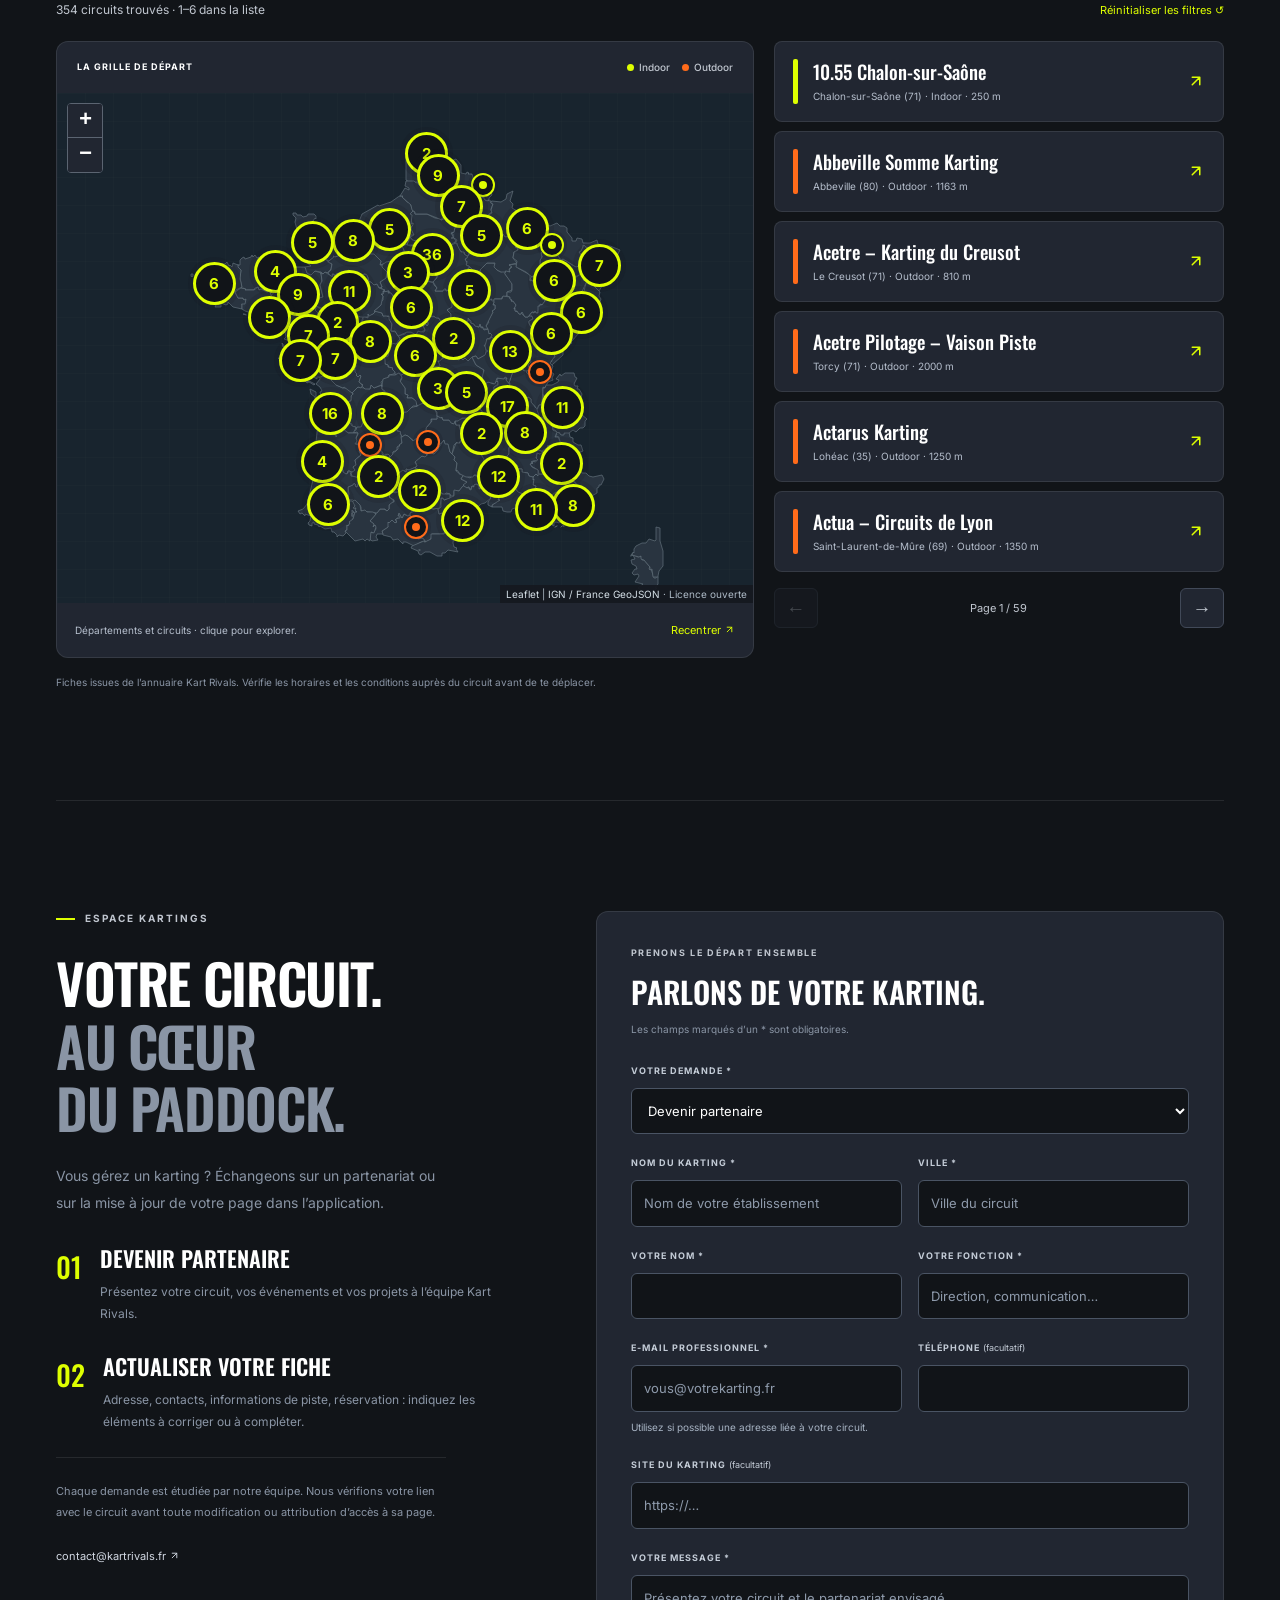
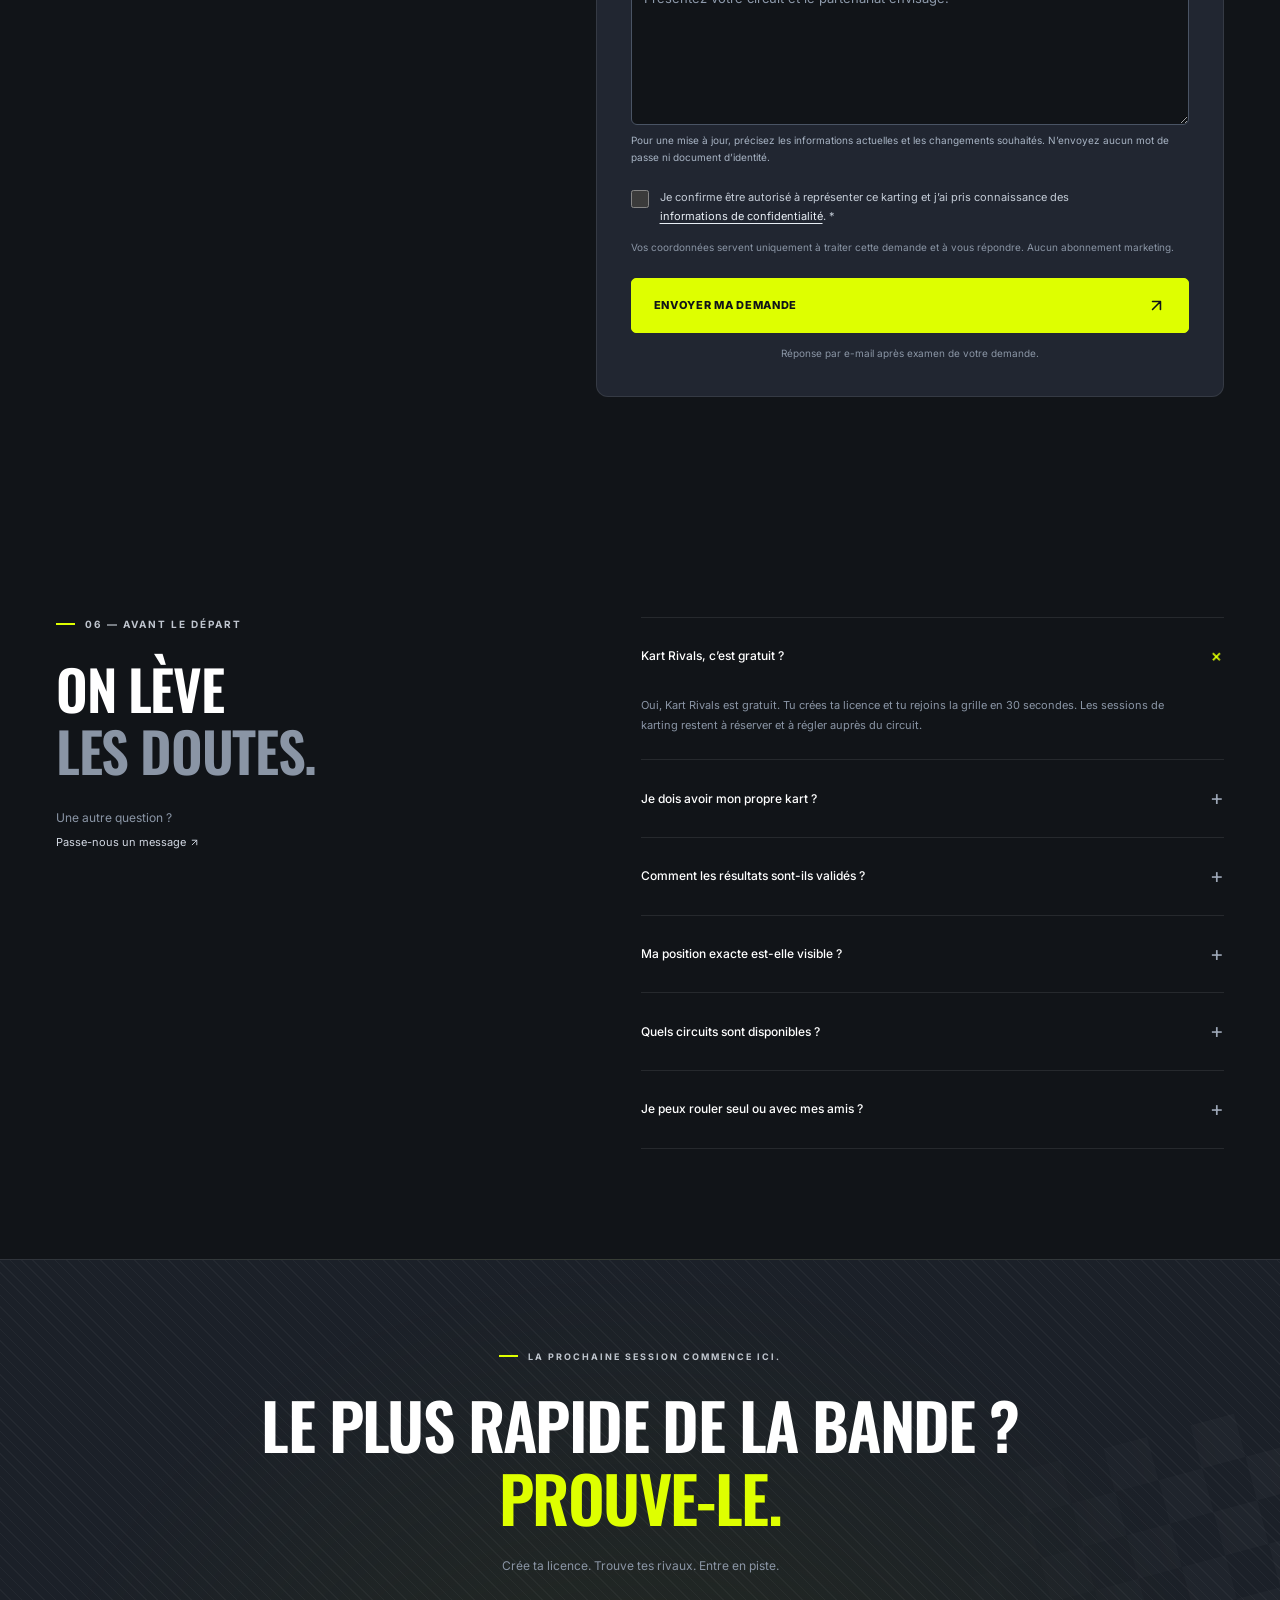
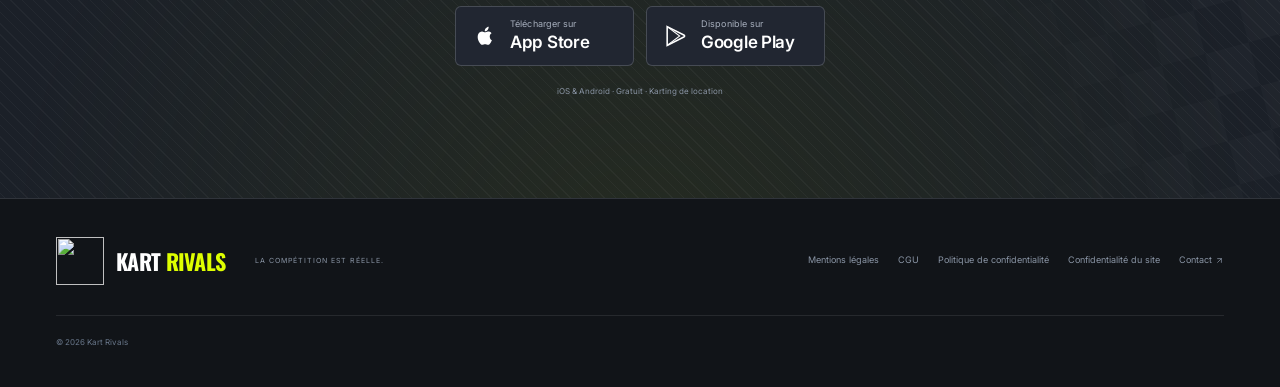
==== commit a526baa7: "Update web brand to supplied Volt yellow logos and refresh cached icons" ====
--- a/public/index.html
+++ b/public/index.html
@@ -12,16 +12,16 @@
   <meta property="og:description" content="Tes circuits. Tes rivaux. Ton classement. L’application des pilotes de karting amateurs.">
   <meta property="og:url" content="https://kartrivals.fr/">
   <meta property="og:image" content="https://kartrivals.fr/assets/social.jpg">
-<link rel="icon" href="/favicon.ico" sizes="48x48">
-<link rel="icon" href="/favicon.svg" type="image/svg+xml">
-<link rel="apple-touch-icon" href="/apple-touch-icon.png">
-<link rel="manifest" href="/site.webmanifest">
+<link rel="icon" href="/favicon.ico?v=20261030" sizes="48x48">
+<link rel="icon" href="/favicon.svg?v=20261030" type="image/svg+xml">
+<link rel="apple-touch-icon" href="/apple-touch-icon.png?v=20261030">
+<link rel="manifest" href="/site.webmanifest?v=20261030">
 <meta name="theme-color" content="#111418">
-  <link rel="stylesheet" href="assets/style.css">
+  <link rel="stylesheet" href="assets/style.css?v=20261030">
   <link rel="stylesheet" href="assets/vendor/leaflet.css">
   <link rel="stylesheet" href="assets/vendor/MarkerCluster.css">
   <link rel="stylesheet" href="assets/circuits.css">
-  <link rel="stylesheet" href="assets/contact.css">
+  <link rel="stylesheet" href="assets/contact.css?v=20261030">
   <script src="assets/config.js" defer></script>
   <script src="assets/app.js" defer></script>
   <script src="assets/vendor/leaflet.js" defer></script>
@@ -34,7 +34,7 @@
 <a class="skip" href="#main">Aller au contenu</a>
 <header class="header">
   <div class="wrap nav-wrap">
-    <a class="brand" href="#" aria-label="Kart Rivals, accueil"><img class="brand-logo" src="/favicon.svg" width="48" height="48" alt="" aria-hidden="true"><span>KART <b>RIVALS</b><small>REAL TRACKS. REAL RIVALS.</small></span></a>
+    <a class="brand" href="#" aria-label="Kart Rivals, accueil"><img class="brand-logo" src="/favicon.svg?v=20261030" width="48" height="48" alt="" aria-hidden="true"><span>KART <b>RIVALS</b><small>REAL TRACKS. REAL RIVALS.</small></span></a>
     <nav class="nav" id="navigation" aria-label="Navigation principale"><a href="#concept">Le concept</a><a href="#application">L’application</a><a href="#circuits">Les circuits</a><a href="#kartings">Espace kartings</a><a href="#faq">FAQ</a><a class="nav-mobile-download" href="#telecharger">Entrer en piste <svg viewBox="0 0 24 24" width="18" height="18" fill="none" stroke="currentColor" stroke-width="2" stroke-linecap="round" stroke-linejoin="round" aria-hidden="true" style="display:inline-block;width:1em;height:1em;vertical-align:-.12em;flex-shrink:0"><path d="M7 17 17 7M7 7h10v10"/></svg></a></nav>
     <a class="button small header-cta" href="#telecharger">ENTRER EN PISTE <span aria-hidden="true"><svg viewBox="0 0 24 24" width="18" height="18" fill="none" stroke="currentColor" stroke-width="2" stroke-linecap="round" stroke-linejoin="round" aria-hidden="true" style="display:inline-block;width:1em;height:1em;vertical-align:-.12em;flex-shrink:0"><path d="M7 17 17 7M7 7h10v10"/></svg></span></a>
     <button class="menu-toggle" aria-expanded="false" aria-controls="navigation" aria-label="Ouvrir le menu"><span></span><span></span></button>
@@ -115,8 +115,8 @@
   <section class="section wrap faq-section" id="faq"><div><p class="eyebrow">06 — AVANT LE DÉPART</p><h2>ON LÈVE<br><span class="muted">LES DOUTES.</span></h2><p>Une autre question ?<br><a class="text-link" href="mailto:contact@kartrivals.fr">Passe-nous un message <svg viewBox="0 0 24 24" width="18" height="18" fill="none" stroke="currentColor" stroke-width="2" stroke-linecap="round" stroke-linejoin="round" aria-hidden="true" style="display:inline-block;width:1em;height:1em;vertical-align:-.12em;flex-shrink:0"><path d="M7 17 17 7M7 7h10v10"/></svg></a></p></div><div class="faqs"><details open><summary>Kart Rivals, c’est gratuit ?<span aria-hidden="true">+</span></summary><p>Oui, Kart Rivals est gratuit. Tu crées ta licence et tu rejoins la grille en 30 secondes. Les sessions de karting restent à réserver et à régler auprès du circuit.</p></details><details><summary>Je dois avoir mon propre kart ?<span aria-hidden="true">+</span></summary><p>Non. Kart Rivals est pensé pour le karting de location, indoor comme outdoor. Viens avec ton envie de rouler : le circuit fournit le kart.</p></details><details><summary>Comment les résultats sont-ils validés ?<span aria-hidden="true">+</span></summary><p>Le résultat d’un défi doit être confirmé par les deux pilotes avant le calcul de l’ELO. En Time Attack, une photo du ticket de chronométrage permet de certifier le chrono après vérification automatique. Un litige peut être signalé à l’équipe.</p></details><details><summary>Ma position exacte est-elle visible ?<span aria-hidden="true">+</span></summary><p>Non. La découverte des pilotes utilise une position approximative, à environ un kilomètre. Ta position exacte n’est jamais affichée aux autres pilotes.</p></details><details><summary>Quels circuits sont disponibles ?<span aria-hidden="true">+</span></summary><p>L’annuaire référence plus de 300 circuits en France métropolitaine. Dans l’application, filtre par région et département, puis retrouve les infos pratiques, les avis, la météo et les records du circuit.</p></details><details><summary>Je peux rouler seul ou avec mes amis ?<span aria-hidden="true">+</span></summary><p>Les deux. Lance un Time Attack solo, défie un ami ou organise une course à plusieurs. Tu peux aussi annoncer une session ouverte de 2 à 8 places pour rencontrer d’autres pilotes.</p></details></div></section>
   <section class="download-section" id="telecharger"><div class="wrap"><p class="eyebrow">LA PROCHAINE SESSION COMMENCE ICI.</p><h2>LE PLUS RAPIDE DE LA BANDE ?<br><span>PROUVE-LE.</span></h2><p>Crée ta licence. Trouve tes rivaux. Entre en piste.</p><div class="store-row"><button class="store" data-store="apple"><svg viewBox="0 0 24 24" aria-hidden="true"><path d="M17 12.4c0-2 1.7-3 1.8-3.1-1-1.5-2.5-1.7-3.1-1.7-1.3-.2-2.5.8-3.2.8s-1.7-.8-2.8-.8c-1.5 0-2.8.9-3.5 2.2-1.5 2.6-.4 6.5 1.1 8.6.7 1 1.5 2.1 2.6 2.1 1-.1 1.4-.7 2.7-.7s1.6.7 2.8.6c1.1 0 1.8-1 2.5-2 .8-1.2 1.2-2.4 1.2-2.4-.1 0-2.1-.8-2.1-3.6ZM15 6.2c.6-.8 1.1-1.9 1-3-.9 0-2 .6-2.7 1.4-.6.7-1.2 1.8-1 2.9 1 .1 2-.5 2.7-1.3Z"/></svg><span><small>Télécharger sur</small><strong>App Store</strong></span></button><button class="store" data-store="google"><svg viewBox="0 0 24 24" fill="none" aria-hidden="true"><path d="m4 3 16 8c1 .5 1 1.5 0 2L4 21V3Z" stroke="currentColor" stroke-width="1.5"/><path d="m4 3 12 9L4 21" stroke="currentColor"/></svg><span><small>Disponible sur</small><strong>Google Play</strong></span></button></div><small class="download-note">iOS & Android · Gratuit · Karting de location</small></div><div class="finish-checker" aria-hidden="true"></div></section>
 </main>
-<footer class="footer wrap"><a class="brand" href="#" aria-label="Kart Rivals, retour en haut"><img class="brand-logo" src="/favicon.svg" width="48" height="48" alt="" aria-hidden="true"><span>KART <b>RIVALS</b></span></a><p>LA COMPÉTITION EST RÉELLE.</p><div><button data-dialog="legal">Mentions légales</button><a href="/cgu">CGU</a><a href="/confidentialite">Politique de confidentialité</a><button data-dialog="privacy">Confidentialité du site</button><a href="mailto:contact@kartrivals.fr">Contact <svg viewBox="0 0 24 24" width="18" height="18" fill="none" stroke="currentColor" stroke-width="2" stroke-linecap="round" stroke-linejoin="round" aria-hidden="true" style="display:inline-block;width:1em;height:1em;vertical-align:-.12em;flex-shrink:0"><path d="M7 17 17 7M7 7h10v10"/></svg></a></div><small>© <span id="year">2026</span> Kart Rivals</small></footer>
-<dialog id="store-dialog" class="dialog"><button class="dialog-close" aria-label="Fermer">×</button><img class="brand-logo" src="/favicon.svg" width="48" height="48" alt="" aria-hidden="true"><p class="eyebrow">BIENTÔT SUR LA GRILLE</p><h2 id="store-title">RESTE DANS LA COURSE.</h2><p id="store-message">Les liens officiels de téléchargement seront disponibles ici prochainement.</p><a class="button" href="mailto:contact@kartrivals.fr?subject=Kart%20Rivals%20%E2%80%94%20Disponibilit%C3%A9%20de%20l%E2%80%99application">NOUS CONTACTER <span aria-hidden="true"><svg viewBox="0 0 24 24" width="18" height="18" fill="none" stroke="currentColor" stroke-width="2" stroke-linecap="round" stroke-linejoin="round" aria-hidden="true" style="display:inline-block;width:1em;height:1em;vertical-align:-.12em;flex-shrink:0"><path d="M7 17 17 7M7 7h10v10"/></svg></span></a></dialog>
+<footer class="footer wrap"><a class="brand" href="#" aria-label="Kart Rivals, retour en haut"><img class="brand-logo" src="/favicon.svg?v=20261030" width="48" height="48" alt="" aria-hidden="true"><span>KART <b>RIVALS</b></span></a><p>LA COMPÉTITION EST RÉELLE.</p><div><button data-dialog="legal">Mentions légales</button><a href="/cgu">CGU</a><a href="/confidentialite">Politique de confidentialité</a><button data-dialog="privacy">Confidentialité du site</button><a href="mailto:contact@kartrivals.fr">Contact <svg viewBox="0 0 24 24" width="18" height="18" fill="none" stroke="currentColor" stroke-width="2" stroke-linecap="round" stroke-linejoin="round" aria-hidden="true" style="display:inline-block;width:1em;height:1em;vertical-align:-.12em;flex-shrink:0"><path d="M7 17 17 7M7 7h10v10"/></svg></a></div><small>© <span id="year">2026</span> Kart Rivals</small></footer>
+<dialog id="store-dialog" class="dialog"><button class="dialog-close" aria-label="Fermer">×</button><img class="brand-logo" src="/favicon.svg?v=20261030" width="48" height="48" alt="" aria-hidden="true"><p class="eyebrow">BIENTÔT SUR LA GRILLE</p><h2 id="store-title">RESTE DANS LA COURSE.</h2><p id="store-message">Les liens officiels de téléchargement seront disponibles ici prochainement.</p><a class="button" href="mailto:contact@kartrivals.fr?subject=Kart%20Rivals%20%E2%80%94%20Disponibilit%C3%A9%20de%20l%E2%80%99application">NOUS CONTACTER <span aria-hidden="true"><svg viewBox="0 0 24 24" width="18" height="18" fill="none" stroke="currentColor" stroke-width="2" stroke-linecap="round" stroke-linejoin="round" aria-hidden="true" style="display:inline-block;width:1em;height:1em;vertical-align:-.12em;flex-shrink:0"><path d="M7 17 17 7M7 7h10v10"/></svg></span></a></dialog>
 <dialog id="circuit-dialog" class="dialog circuit-dialog" aria-labelledby="circuit-detail-title"><button class="dialog-close" aria-label="Fermer">×</button><div id="circuit-detail"></div></dialog>
 <dialog id="legal-dialog" class="dialog legal-dialog"><button class="dialog-close" aria-label="Fermer">×</button><p class="eyebrow">KART RIVALS</p><h2>MENTIONS LÉGALES</h2><p>Site de présentation du projet Kart Rivals.</p><h3>Contact</h3><p><a href="mailto:contact@kartrivals.fr">contact@kartrivals.fr</a></p><h3>Hébergement</h3><p>IONOS — <a href="https://www.ionos.fr" target="_blank" rel="noopener noreferrer">www.ionos.fr</a></p><h3>Informations de publication</h3><p>Les informations légales complètes de l’éditeur et du responsable de publication sont en cours de renseignement.</p><h3>Application mobile</h3><p>Les écrans présentent l’application Kart Rivals. Les conditions d’utilisation et la politique de confidentialité de l’application seront communiquées séparément.</p></dialog>
 <dialog id="privacy-dialog" class="dialog legal-dialog"><button class="dialog-close" aria-label="Fermer">×</button><p class="eyebrow">KART RIVALS</p><h2>CONFIDENTIALITÉ</h2><p>Cette notice concerne uniquement le site vitrine kartrivals.fr.</p><h3>Navigation sur ce site</h3><p>Le site n’utilise ni outil de mesure d’audience, ni cookie publicitaire. Les choix d’affichage ne sont pas enregistrés sur ton appareil. Les polices, images et contours géographiques de la carte sont servis avec le site. La recherche de circuits est effectuée dans ton navigateur et aucune position GPS ne t’est demandée. Un clic sur Itinéraire ou sur le site d’un circuit ouvre un service externe, soumis à sa propre politique de confidentialité.</p><h3>Demandes des kartings</h3><p>Le formulaire collecte le nom du karting, sa ville, votre nom, votre fonction, votre e-mail et votre message, ainsi que le téléphone et le site si vous les renseignez. Ces informations servent à examiner votre demande de partenariat ou de mise à jour et à vous répondre. Elles sont transmises à contact@kartrivals.fr et une copie est conservée hors de l’espace public du site, pour une durée de référence de 90 jours. Les échanges e-mail peuvent être conservés le temps du traitement et d’une éventuelle relation de partenariat.</p><p>Un cookie de session strictement nécessaire protège le formulaire. Une empreinte technique de l’adresse IP limite les envois abusifs ; ses données expirent après 24 heures. La suppression des copies et données techniques expirées est effectuée lors des nouvelles demandes. Pour demander l’accès, la rectification ou la suppression de vos données, écrivez à contact@kartrivals.fr.</p><h3>Hébergement et contact</h3><p>L’hébergeur peut traiter des journaux techniques nécessaires au fonctionnement et à la sécurité du site, notamment l’adresse IP et les requêtes. Un clic sur un lien de contact ouvre ta messagerie ; les informations que tu envoies servent à répondre à ta demande.</p><h3>Application Kart Rivals</h3><p>Les comptes, la géolocalisation, les chronos et les fonctionnalités sociales de l’application relèvent d’une politique distincte, à consulter dans l’application. Ce site vitrine n’accède pas à ces données.</p><p>Pour toute question : <a href="mailto:contact@kartrivals.fr">contact@kartrivals.fr</a>.</p></dialog>
--- a/public/assets/style.css
+++ b/public/assets/style.css
@@ -1,5 +1,5 @@
 @font-face{font-family:Inter;src:url('inter.ttf') format('truetype');font-style:normal;font-weight:100 900;font-display:swap}@font-face{font-family:Oswald;src:url('oswald.ttf') format('truetype');font-style:normal;font-weight:200 700;font-display:swap}
-:root{--bg:#111418;--card:#212631;--element:#2a3040;--volt:#39ff14;--text:#fff;--muted:#8a95a5;--line:rgba(255,255,255,.09);--display:Oswald,'Arial Narrow',Impact,sans-serif;--body:Inter,Arial,sans-serif;--rank-color:#ff6b1a;color-scheme:dark}*{box-sizing:border-box}html{scroll-behavior:smooth;scroll-padding-top:100px}body{margin:0;background:var(--bg);color:var(--text);font-family:var(--body);font-size:15px;line-height:1.65;-webkit-font-smoothing:antialiased}body:has(dialog[open]){overflow:hidden}button,a,input,select,summary{-webkit-tap-highlight-color:transparent}button,select{font:inherit}button,a{touch-action:manipulation}button{cursor:pointer}a{color:inherit;text-decoration:none}button{color:inherit}button:focus-visible,a:focus-visible,summary:focus-visible,select:focus-visible{outline:2px solid var(--volt);outline-offset:5px}::selection{background:var(--volt);color:var(--bg)}.wrap{width:min(1240px,calc(100% - 112px));margin-inline:auto}.section{padding-block:110px}h1,h2,h3,p{margin:0}h1,h2,h3{font-family:var(--display);font-weight:600;line-height:1.13;letter-spacing:-.025em}h2{font-size:clamp(38px,4.3vw,62px)}h3{font-size:25px;letter-spacing:0}p{color:var(--muted)}.muted{color:var(--muted)}.eyebrow,.micro{font-size:10px;font-weight:700;letter-spacing:2px;line-height:1.5;color:#c0c6cf}.eyebrow{display:flex;align-items:center;gap:10px;margin-bottom:25px}.eyebrow:before{content:'';display:inline-block;width:19px;height:2px;background:var(--volt);flex:none}.eyebrow:has(.live-dot):before{display:none}.micro{font-size:9px;letter-spacing:1.7px}.live-dot{width:6px;height:6px;display:inline-block;background:var(--volt);border-radius:50%;flex:none}.button{display:inline-flex;justify-content:center;align-items:center;gap:30px;background:var(--volt);color:var(--bg);padding:17px 22px;border:1px solid var(--volt);border-radius:5px;font-size:11px;font-weight:800;letter-spacing:.7px;line-height:1.5;transition:background .2s,transform .2s}.button span{font-size:19px;line-height:1}.button:hover{background:#8aff74;transform:translateY(-2px)}.button.small{font-size:10px;padding:12px 17px;gap:22px}.button.outline{background:transparent;color:#fff;border-color:#66723c}.button.outline:hover{background:var(--volt);color:var(--bg)}.brand{display:flex;align-items:center;gap:12px;font-family:var(--display);font-size:26px;font-weight:700;line-height:1;white-space:nowrap;letter-spacing:-.7px}.brand b{color:var(--volt)}.brand small{display:block;font-family:var(--body);font-size:6px;font-weight:600;letter-spacing:1.8px;color:var(--muted);margin-top:7px}.checker{display:inline-block;flex:none;width:30px;height:30px;background:conic-gradient(#fff 25%,transparent 0 50%,#fff 0 75%,transparent 0) 0 0/15px 15px;transform:skewY(-10deg)}.header{height:94px;position:sticky;top:0;z-index:30;background:rgba(22,25,32,.96);backdrop-filter:blur(18px);border-bottom:1px solid var(--line)}.nav-wrap{height:100%;display:flex;align-items:center;justify-content:space-between;gap:26px}.nav{display:flex;align-items:center;gap:29px}.nav>a{font-size:11px;font-weight:500;color:#a6aebc;transition:color .2s}.nav>a:hover{color:var(--volt)}.nav-mobile-download,.menu-toggle{display:none!important}.skip{position:fixed;left:20px;top:-100px;background:var(--volt);color:var(--bg);z-index:100;padding:10px}.skip:focus{top:10px}.hero{position:relative;overflow:hidden;background:radial-gradient(ellipse at 76% 40%,#2b321c70,transparent 43%)}.hero:before,.download-section:before{content:'';position:absolute;inset:0;pointer-events:none;opacity:.035;background:repeating-linear-gradient(45deg,transparent 0 3px,#fff 3px 4px,transparent 4px 8px)}.hero-grid{position:relative;display:grid;grid-template-columns:1.15fr 1fr;min-height:740px;align-items:center;gap:20px;padding-block:65px 70px}.hero h1{font-size:clamp(68px,7.4vw,108px);font-weight:700;line-height:1.035;letter-spacing:-2.5px}.hero h1>span{color:var(--volt)}.hero .eyebrow{font-size:9px;letter-spacing:2.1px;margin-bottom:24px}.hero-description{font-size:14px;line-height:1.85;margin-top:26px;max-width:430px}.store-row{display:flex;flex-wrap:wrap;gap:12px;margin-top:31px}.store{display:flex;align-items:center;gap:13px;min-height:60px;padding:10px 16px;background:#212631b3;border:1px solid #ffffff2b;border-radius:6px;text-align:left;transition:border-color .2s,background .2s,transform .2s}.store:hover{border-color:var(--volt);background:#2a3040;transform:translateY(-2px)}.store>svg{width:25px;height:28px;flex:none;fill:currentColor}.store>svg[fill=none]{fill:none}.store small{display:block;font-size:9px;letter-spacing:.1px;line-height:1.5;color:#a6aebc}.store strong{display:block;font-size:17px;font-weight:600;line-height:1.4;letter-spacing:-.3px}.store-arrow{font-size:17px;color:#8a95a5;margin-left:8px}.store-symbol{font-size:27px;line-height:1}.hero-note{display:flex;align-items:center;gap:10px;font-size:9px;margin-top:17px}.hero-note>span{color:var(--volt);font-size:11px}.hero-note i{width:3px;height:3px;background:#5b6371;border-radius:50%}.hero-track{position:absolute;width:750px;height:850px;top:-140px;right:-210px;color:#ffffff0d;transform:rotate(18deg);pointer-events:none}.hero-visual{height:620px;position:relative;display:flex;align-items:center;justify-content:center;padding:33px 10px 40px}.visual-caption{position:absolute;left:0;right:0;top:7px;display:flex;justify-content:space-between;font-size:7px;letter-spacing:1px;font-weight:600;color:#7e8a9a}.visual-caption>span:first-child{color:#c5cbd3}.phone{width:267px;border:5px solid #343a45;border-radius:26px;background:var(--card);overflow:hidden;position:relative;outline:1px solid #0d1118}.phone img{display:block;width:100%;height:auto}.hero-phone{width:273px;transform:rotate(7deg);margin-top:10px}.phone-top{height:43px;background:#212631;display:flex;align-items:center;justify-content:space-between;gap:9px;padding:0 17px;font-size:8px;letter-spacing:1.8px;font-weight:700}.phone-top .checker{width:15px;height:15px;background-size:7.5px 7.5px}.phone-top>span:nth-child(2){margin-right:auto}.phone-top .live-dot{width:4px;height:4px}.phone-bottom{height:40px;display:flex;align-items:center;justify-content:space-around;color:#8a95a5;background:#212631;font-size:15px}.phone-bottom>span:first-child{color:var(--volt)}.floating-label{position:absolute;bottom:80px;left:-8px;display:flex;gap:13px;align-items:center;padding:15px 21px 15px 16px;background:#212631;border:1px solid #ffffff26;border-left:2px solid var(--volt);transform:rotate(-4deg);font-size:9px;font-weight:800;letter-spacing:.5px}.floating-label small{display:block;font-size:8px;font-weight:400;color:var(--muted);margin-top:4px;letter-spacing:0}.verified-icon{height:25px;width:23px;display:inline-grid;place-items:center;flex:none;clip-path:polygon(50% 0,96% 18%,90% 70%,50% 100%,10% 70%,4% 18%);background:var(--volt);color:var(--bg);font-weight:800;font-size:15px;line-height:1}.visual-coordinate{position:absolute;right:-12px;bottom:8px;font-family:monospace;font-size:8px;letter-spacing:2px;color:#7e8a9a;writing-mode:vertical-rl}.hero-bottom{position:relative;display:flex;justify-content:space-between;align-items:center;border-top:1px solid var(--line);padding-block:23px;font-size:8px;letter-spacing:1.2px;color:var(--muted)}.hero-bottom a{display:flex;align-items:center;gap:13px;color:#c8ced6}.scroll-line{width:26px;height:1px;background:var(--volt)}.facts{border-block:1px solid var(--line);background:#1a1e27}.facts-grid{display:grid;grid-template-columns:repeat(4,1fr);padding-block:34px}.facts-grid>div{border-left:1px solid var(--line);padding-left:35px}.facts-grid>div:first-child{border:0;padding-left:0}.facts strong{font-family:var(--display);font-size:43px;font-weight:500;line-height:1.3}.facts strong>span{font-size:28px;color:var(--muted)}.facts p{font-size:8px;letter-spacing:1.8px;margin-top:5px}.section-intro>p:last-child:not(.eyebrow){margin-top:23px;line-height:1.9;font-size:13px}.steps{display:grid;grid-template-columns:repeat(3,1fr);gap:45px;margin-top:58px}.steps article{border-top:1px solid #ffffff24;padding-top:21px}.step-top{display:flex;align-items:center;justify-content:space-between;margin-bottom:29px}.step-top>span{font-family:var(--display);font-size:43px;color:#545e6f;font-weight:500;line-height:1}.icon{height:32px;width:32px;fill:none;stroke:var(--volt);stroke-width:1.3;stroke-linejoin:round;stroke-linecap:round}.steps h3{font-size:26px;margin-bottom:15px}.steps p{font-size:12px;line-height:1.9}.fairplay{display:flex;gap:15px;align-items:center;border-top:1px solid var(--line);margin-top:43px;padding-top:24px}.fairplay .verified-icon{width:18px;height:21px;font-size:11px}.fairplay p{font-size:10px}.fairplay strong{color:#c6cdd6;font-size:9px;letter-spacing:.5px;margin-right:10px}.app-section{background:#1b1f28;border-block:1px solid var(--line)}.app-grid{display:grid;grid-template-columns:1fr 1fr;gap:100px;align-items:center}.app-stage{min-height:660px;position:relative;overflow:hidden;display:flex;align-items:center;justify-content:center;border:1px solid var(--line);border-radius:12px;background:radial-gradient(ellipse at 50% 75%,#2b321c80,transparent 70%),#161920}.stage-grid{position:absolute;inset:0;background:linear-gradient(#ffffff05 1px,transparent 1px),linear-gradient(90deg,#ffffff05 1px,transparent 1px);background-size:40px 40px;mask-image:linear-gradient(transparent,#fff)}.stage-heading,.stage-foot{position:absolute;left:25px;right:25px;display:flex;align-items:center;justify-content:space-between;font-size:8px;letter-spacing:1.5px;color:#929cab}.stage-heading{top:25px}.stage-foot{bottom:25px;font-size:7px}.stage-foot>span:last-child{color:var(--volt);font-size:24px;font-weight:800;line-height:1}.showcase-phone{width:277px;transform:rotate(-5deg);margin:70px 0 65px}.showcase-phone>img{height:433px;object-fit:cover;object-position:top;transition:opacity .15s}.showcase-phone .phone-top{height:38px}.app-copy h2{font-size:clamp(37px,3.8vw,55px)}.section-description{margin-top:23px;font-size:13px;line-height:1.9}.screen-tabs{margin-top:26px}.screen-tab{width:100%;border:0;border-top:1px solid var(--line);padding:20px 0;background:none;display:flex;align-items:flex-start;gap:15px;text-align:left;color:#939dab}.screen-tab .tab-num{font-family:var(--display);font-size:15px;color:#616d7e;margin-top:1px}.screen-tab strong{font-family:var(--display);font-size:18px;letter-spacing:.3px;font-weight:500;line-height:1.4}.screen-tab small{display:none;font-size:11px;color:var(--muted);margin-top:8px;max-width:320px;line-height:1.8}.screen-tab.active{color:#fff}.screen-tab.active .tab-num,.screen-tab.active .tab-arrow{color:var(--volt)}.screen-tab.active small{display:block}.tab-arrow{margin-left:auto;font-size:21px;line-height:1}.screen-description{font-size:9px;margin-top:9px;color:#8a95a5}.rank-intro{display:flex;align-items:flex-end;justify-content:space-between;gap:30px}.rank-intro>p{padding-bottom:4px}.rank-display{--rank-color:#ff6b1a;border:1px solid var(--line);border-radius:12px;margin-top:45px;min-height:225px;background:radial-gradient(ellipse at 100% 0%,#33221c88,transparent 65%),#1b1f27;position:relative;overflow:hidden;display:flex;align-items:center;justify-content:space-between;padding:35px 50px}.rank-display .micro{font-size:8px;color:var(--muted)}.rank-display h3{font-size:59px;color:var(--rank-color);margin-block:12px 8px;transition:color .2s}.rank-display p{font-size:11px;max-width:420px;position:relative;z-index:1}.rank-emblem{position:relative;width:160px;height:160px;color:var(--rank-color);flex:none;margin-right:30px}.rank-emblem svg{position:absolute;inset:0;fill:none;stroke:currentColor;stroke-width:1.2;width:100%;height:100%}.rank-emblem>span{position:absolute;inset:0;display:grid;place-items:center;padding-bottom:15px;font-family:var(--display);font-size:52px}.rank-watermark{position:absolute;font-family:var(--display);font-size:290px;right:-14px;bottom:-80px;line-height:1;color:#ffffff03;transform:skew(-12deg);pointer-events:none}.rank-rail{display:grid;grid-template-columns:repeat(7,1fr);gap:12px;margin-top:25px}.rank-rail button{position:relative;display:flex;flex-direction:column;align-items:center;gap:10px;background:transparent;border:0;border-bottom:2px solid #ffffff14;padding:10px 2px 17px;font-size:8px;font-weight:700;letter-spacing:1px;color:#8a95a5;transition:color .2s,border-color .2s}.rank-rail button:before{content:'';position:absolute;top:34px;left:-10px;width:20px;border-top:1px solid #ffffff14}.rank-rail button:first-child:before{display:none}.rank-rail button>span{font-family:var(--display);font-size:19px;color:var(--rank);border:1px solid currentColor;clip-path:polygon(50% 0,100% 20%,100% 77%,50% 100%,0 77%,0 20%);width:42px;height:47px;display:grid;place-items:center;background:color-mix(in srgb,var(--rank) 10%,var(--bg));margin-bottom:8px;line-height:1}.rank-rail button.selected,.rank-rail button:hover{color:var(--rank);border-color:var(--rank)}.extras-section{background:#1b1f28;border-block:1px solid var(--line)}.extras-grid{display:grid;grid-template-columns:1.25fr 1fr 1fr;gap:18px;margin-top:45px}.feature{padding:30px 27px 0;border:1px solid var(--line);border-radius:12px;position:relative;overflow:hidden;display:flex;flex-direction:column;min-height:390px;background:var(--card)}.feature .micro{font-size:8px;color:#a8b0be;letter-spacing:1.3px}.feature h3{font-size:29px;margin-block:17px}.feature>p:not(.micro){font-size:11px;line-height:1.9;max-width:290px}.feature-time{background:radial-gradient(ellipse at 90% 100%,#33221c99,transparent 80%),#212631}.chrono{margin-top:auto;padding:30px 0 30px}.chrono>span{font-family:var(--display);font-size:65px;font-weight:500;line-height:1}.chrono>span>span{color:#8a95a5;font-size:41px}.chrono>small{display:flex;align-items:center;gap:7px;color:#ff8a47;font-size:7px;letter-spacing:1px;flex-wrap:wrap;margin-top:15px}.chrono .verified-icon{width:14px;height:16px;font-size:9px;background:#ff8a47}.chrono i{font-style:normal;font-size:6px;color:#9ba5b5;display:block;width:100%;margin-top:4px}.team-art{margin-top:auto;display:flex;gap:13px;align-items:center;padding-block:30px}.team-art>span{font-family:var(--display);font-size:34px;white-space:nowrap;color:#c2cbd9}.team-art i{display:block;color:var(--muted);font-size:6px;font-style:normal;letter-spacing:1px}.team-art b{display:block;margin-top:5px;font-family:var(--display);font-weight:500;font-size:13px;line-height:1.5;letter-spacing:1px}.gear-art{margin-top:auto;position:relative;height:147px;display:flex;justify-content:center;align-items:center;flex-direction:column;padding-bottom:14px}.gear-art svg{width:135px;height:105px;fill:#272d3b;stroke:#8a95a5;stroke-width:1.2}.gear-art>span{font-size:6px;color:#8a95a5;letter-spacing:1px;word-spacing:8px;white-space:nowrap}.gear-art b{color:#b8a3ff;font-weight:500}.circuits-section{display:grid;grid-template-columns:.9fr 1.1fr;gap:100px;align-items:center}.circuits-copy .section-description{max-width:360px}.circuit-stat{display:flex;align-items:center;gap:25px;margin-top:24px}.circuit-stat strong{font-family:var(--display);font-weight:500;font-size:65px;line-height:1.2}.circuit-stat strong>span{color:var(--volt);font-size:43px}.circuit-stat p{font-size:8px;line-height:1.9;letter-spacing:1px}.region-selector{margin-top:30px;max-width:370px}.region-selector label{display:block;font-size:8px;letter-spacing:1.5px;color:#b0b8c4;margin-bottom:10px}.region-selector select{width:100%;border:1px solid #ffffff26;border-radius:5px;background:var(--card);color:#fff;padding:13px 14px;font-size:11px}.region-note{font-size:10px;line-height:1.8;max-width:350px;margin-top:12px}.map-card{border:1px solid var(--line);border-radius:12px;background:#1b2029;overflow:hidden}.map-top,.map-bottom{display:flex;justify-content:space-between;align-items:center;padding:20px 22px;font-size:7px;letter-spacing:1px;color:#abb3c0}.map-top>span:first-child{display:flex;align-items:center;gap:8px}.map-top{border-bottom:1px solid var(--line)}.map-top .live-dot{width:4px;height:4px}.france-map{display:block;width:100%;height:auto;padding:0 7px}.france-outline{fill:#232b36;stroke:#6b7788;stroke-width:1.3;stroke-linejoin:round}.map-interior{fill:none;stroke:#536071;stroke-width:.7;opacity:.5;stroke-dasharray:3 4}.map-pins>g>circle:first-child{fill:#161920;stroke:#39ff1477;stroke-width:1.2}.map-pins .pin-core{fill:var(--volt)}.map-pins>g{opacity:.85;transition:opacity .3s}.map-pins>g.active>circle:first-child{fill:#39ff1433;stroke:var(--volt);stroke-width:3;r:15px}.map-pins>g.inactive{opacity:.18}.map-bottom{flex-direction:column;align-items:flex-start;gap:8px;border-top:1px solid var(--line)}.map-bottom>span{color:var(--volt);font-size:9px;font-weight:700}.map-bottom small{font-size:6px;color:#929cab;letter-spacing:.7px}.partner-section{padding:37px 40px;display:flex;align-items:center;gap:30px;border:1px solid #b3cc0026;border-radius:10px;background:linear-gradient(105deg,#272d1d66,#1d222b)}.partner-icon{font-size:46px;color:var(--volt);line-height:1;flex:none}.partner-section .eyebrow{font-size:8px;margin-bottom:10px;letter-spacing:1.3px}.partner-section h2{font-size:26px;letter-spacing:0}.partner-section p:last-child{font-size:11px;margin-top:11px}.partner-section .button{margin-left:auto;flex:none;font-size:9px;gap:22px}.faq-section{display:grid;grid-template-columns:1fr 1.2fr;gap:100px}.faq-section>div>p:last-child{font-size:12px;margin-top:25px;line-height:2}.text-link{font-size:11px;color:#d2d8e2}.text-link:hover{color:var(--volt)}.faqs details{border-top:1px solid var(--line)}.faqs details:last-child{border-bottom:1px solid var(--line)}.faqs summary{display:flex;align-items:center;justify-content:space-between;gap:20px;list-style:none;cursor:pointer;padding:21px 0;font-size:12px;font-weight:500}.faqs summary::-webkit-details-marker{display:none}.faqs summary>span{font-size:21px;font-weight:400;color:#9ca6b5;transition:transform .2s}.faqs details[open] summary>span{transform:rotate(45deg);color:var(--volt)}.faqs details>p{font-size:11px;padding:0 30px 23px 0;line-height:1.9}.download-section{position:relative;overflow:hidden;text-align:center;padding:90px 0 100px;border-block:1px solid var(--line);background:radial-gradient(ellipse at 50% 110%,#2b321c99,transparent 70%),#1b2028}.download-section>.wrap{position:relative;z-index:1}.download-section .eyebrow{justify-content:center;font-size:9px}.download-section h2{font-size:clamp(40px,5vw,72px);line-height:1.14}.download-section h2>span{color:var(--volt)}.download-section p:not(.eyebrow){font-size:12px;margin-top:22px}.download-section .store-row{justify-content:center;margin-top:30px}.download-section .store{min-width:179px;background:#212631}.download-note{display:block;margin-top:19px;font-size:8px;color:var(--muted)}.finish-checker{position:absolute;inset:auto -4% -50px auto;width:400px;height:400px;transform:rotate(-15deg);opacity:.025;background:conic-gradient(#fff 25%,transparent 0 50%,#fff 0 75%,transparent 0) 0 0/90px 90px;mask-image:linear-gradient(90deg,transparent,#fff)}.footer{display:flex;align-items:center;gap:30px;flex-wrap:wrap;padding-block:38px}.footer .brand{font-size:22px}.footer .checker{width:24px;height:24px;background-size:12px 12px}.footer>p{font-size:7px;letter-spacing:1px}.footer>div{margin-left:auto;display:flex;gap:19px}.footer button,.footer a:not(.brand){background:none;border:0;padding:0;font-size:9px;color:var(--muted)}.footer button:hover,.footer a:not(.brand):hover{color:#fff}.footer>small{width:100%;border-top:1px solid var(--line);padding-top:20px;color:#69778a;font-size:8px}.dialog{background:var(--card);border:1px solid #ffffff30;border-radius:12px;padding:45px;color:#fff;width:min(520px,calc(100% - 32px));max-height:85dvh}.dialog::backdrop{background:#0e111ade;backdrop-filter:blur(5px)}.dialog .checker{margin-bottom:25px}.dialog .eyebrow{font-size:9px}.dialog h2{font-size:35px;margin-bottom:22px}.dialog>p:not(.eyebrow){font-size:13px;line-height:1.9}.dialog>.button{margin-top:28px;font-size:10px}.dialog-close{position:absolute;right:16px;top:13px;background:none;border:0;color:#a9b3c2;font-size:28px;width:35px;height:35px;line-height:1}.legal-dialog h3{font-family:var(--body);font-size:13px;margin-block:23px 8px}.legal-dialog p{font-size:11px!important}.legal-dialog a{color:#d4deec;text-decoration:underline}.noscript{padding:20px;text-align:center;font-size:12px}.noscript a{text-decoration:underline}
+:root{--bg:#111418;--card:#212631;--element:#2a3040;--volt:#deff00;--text:#fff;--muted:#8a95a5;--line:rgba(255,255,255,.09);--display:Oswald,'Arial Narrow',Impact,sans-serif;--body:Inter,Arial,sans-serif;--rank-color:#ff6b1a;color-scheme:dark}*{box-sizing:border-box}html{scroll-behavior:smooth;scroll-padding-top:100px}body{margin:0;background:var(--bg);color:var(--text);font-family:var(--body);font-size:15px;line-height:1.65;-webkit-font-smoothing:antialiased}body:has(dialog[open]){overflow:hidden}button,a,input,select,summary{-webkit-tap-highlight-color:transparent}button,select{font:inherit}button,a{touch-action:manipulation}button{cursor:pointer}a{color:inherit;text-decoration:none}button{color:inherit}button:focus-visible,a:focus-visible,summary:focus-visible,select:focus-visible{outline:2px solid var(--volt);outline-offset:5px}::selection{background:var(--volt);color:var(--bg)}.wrap{width:min(1240px,calc(100% - 112px));margin-inline:auto}.section{padding-block:110px}h1,h2,h3,p{margin:0}h1,h2,h3{font-family:var(--display);font-weight:600;line-height:1.13;letter-spacing:-.025em}h2{font-size:clamp(38px,4.3vw,62px)}h3{font-size:25px;letter-spacing:0}p{color:var(--muted)}.muted{color:var(--muted)}.eyebrow,.micro{font-size:10px;font-weight:700;letter-spacing:2px;line-height:1.5;color:#c0c6cf}.eyebrow{display:flex;align-items:center;gap:10px;margin-bottom:25px}.eyebrow:before{content:'';display:inline-block;width:19px;height:2px;background:var(--volt);flex:none}.eyebrow:has(.live-dot):before{display:none}.micro{font-size:9px;letter-spacing:1.7px}.live-dot{width:6px;height:6px;display:inline-block;background:var(--volt);border-radius:50%;flex:none}.button{display:inline-flex;justify-content:center;align-items:center;gap:30px;background:var(--volt);color:var(--bg);padding:17px 22px;border:1px solid var(--volt);border-radius:5px;font-size:11px;font-weight:800;letter-spacing:.7px;line-height:1.5;transition:background .2s,transform .2s}.button span{font-size:19px;line-height:1}.button:hover{background:#efff85;transform:translateY(-2px)}.button.small{font-size:10px;padding:12px 17px;gap:22px}.button.outline{background:transparent;color:#fff;border-color:#66723c}.button.outline:hover{background:var(--volt);color:var(--bg)}.brand{display:flex;align-items:center;gap:12px;font-family:var(--display);font-size:26px;font-weight:700;line-height:1;white-space:nowrap;letter-spacing:-.7px}.brand b{color:var(--volt)}.brand small{display:block;font-family:var(--body);font-size:6px;font-weight:600;letter-spacing:1.8px;color:var(--muted);margin-top:7px}.checker{display:inline-block;flex:none;width:30px;height:30px;background:conic-gradient(#fff 25%,transparent 0 50%,#fff 0 75%,transparent 0) 0 0/15px 15px;transform:skewY(-10deg)}.header{height:94px;position:sticky;top:0;z-index:30;background:rgba(22,25,32,.96);backdrop-filter:blur(18px);border-bottom:1px solid var(--line)}.nav-wrap{height:100%;display:flex;align-items:center;justify-content:space-between;gap:26px}.nav{display:flex;align-items:center;gap:29px}.nav>a{font-size:11px;font-weight:500;color:#a6aebc;transition:color .2s}.nav>a:hover{color:var(--volt)}.nav-mobile-download,.menu-toggle{display:none!important}.skip{position:fixed;left:20px;top:-100px;background:var(--volt);color:var(--bg);z-index:100;padding:10px}.skip:focus{top:10px}.hero{position:relative;overflow:hidden;background:radial-gradient(ellipse at 76% 40%,#2b321c70,transparent 43%)}.hero:before,.download-section:before{content:'';position:absolute;inset:0;pointer-events:none;opacity:.035;background:repeating-linear-gradient(45deg,transparent 0 3px,#fff 3px 4px,transparent 4px 8px)}.hero-grid{position:relative;display:grid;grid-template-columns:1.15fr 1fr;min-height:740px;align-items:center;gap:20px;padding-block:65px 70px}.hero h1{font-size:clamp(68px,7.4vw,108px);font-weight:700;line-height:1.035;letter-spacing:-2.5px}.hero h1>span{color:var(--volt)}.hero .eyebrow{font-size:9px;letter-spacing:2.1px;margin-bottom:24px}.hero-description{font-size:14px;line-height:1.85;margin-top:26px;max-width:430px}.store-row{display:flex;flex-wrap:wrap;gap:12px;margin-top:31px}.store{display:flex;align-items:center;gap:13px;min-height:60px;padding:10px 16px;background:#212631b3;border:1px solid #ffffff2b;border-radius:6px;text-align:left;transition:border-color .2s,background .2s,transform .2s}.store:hover{border-color:var(--volt);background:#2a3040;transform:translateY(-2px)}.store>svg{width:25px;height:28px;flex:none;fill:currentColor}.store>svg[fill=none]{fill:none}.store small{display:block;font-size:9px;letter-spacing:.1px;line-height:1.5;color:#a6aebc}.store strong{display:block;font-size:17px;font-weight:600;line-height:1.4;letter-spacing:-.3px}.store-arrow{font-size:17px;color:#8a95a5;margin-left:8px}.store-symbol{font-size:27px;line-height:1}.hero-note{display:flex;align-items:center;gap:10px;font-size:9px;margin-top:17px}.hero-note>span{color:var(--volt);font-size:11px}.hero-note i{width:3px;height:3px;background:#5b6371;border-radius:50%}.hero-track{position:absolute;width:750px;height:850px;top:-140px;right:-210px;color:#ffffff0d;transform:rotate(18deg);pointer-events:none}.hero-visual{height:620px;position:relative;display:flex;align-items:center;justify-content:center;padding:33px 10px 40px}.visual-caption{position:absolute;left:0;right:0;top:7px;display:flex;justify-content:space-between;font-size:7px;letter-spacing:1px;font-weight:600;color:#7e8a9a}.visual-caption>span:first-child{color:#c5cbd3}.phone{width:267px;border:5px solid #343a45;border-radius:26px;background:var(--card);overflow:hidden;position:relative;outline:1px solid #0d1118}.phone img{display:block;width:100%;height:auto}.hero-phone{width:273px;transform:rotate(7deg);margin-top:10px}.phone-top{height:43px;background:#212631;display:flex;align-items:center;justify-content:space-between;gap:9px;padding:0 17px;font-size:8px;letter-spacing:1.8px;font-weight:700}.phone-top .checker{width:15px;height:15px;background-size:7.5px 7.5px}.phone-top>span:nth-child(2){margin-right:auto}.phone-top .live-dot{width:4px;height:4px}.phone-bottom{height:40px;display:flex;align-items:center;justify-content:space-around;color:#8a95a5;background:#212631;font-size:15px}.phone-bottom>span:first-child{color:var(--volt)}.floating-label{position:absolute;bottom:80px;left:-8px;display:flex;gap:13px;align-items:center;padding:15px 21px 15px 16px;background:#212631;border:1px solid #ffffff26;border-left:2px solid var(--volt);transform:rotate(-4deg);font-size:9px;font-weight:800;letter-spacing:.5px}.floating-label small{display:block;font-size:8px;font-weight:400;color:var(--muted);margin-top:4px;letter-spacing:0}.verified-icon{height:25px;width:23px;display:inline-grid;place-items:center;flex:none;clip-path:polygon(50% 0,96% 18%,90% 70%,50% 100%,10% 70%,4% 18%);background:var(--volt);color:var(--bg);font-weight:800;font-size:15px;line-height:1}.visual-coordinate{position:absolute;right:-12px;bottom:8px;font-family:monospace;font-size:8px;letter-spacing:2px;color:#7e8a9a;writing-mode:vertical-rl}.hero-bottom{position:relative;display:flex;justify-content:space-between;align-items:center;border-top:1px solid var(--line);padding-block:23px;font-size:8px;letter-spacing:1.2px;color:var(--muted)}.hero-bottom a{display:flex;align-items:center;gap:13px;color:#c8ced6}.scroll-line{width:26px;height:1px;background:var(--volt)}.facts{border-block:1px solid var(--line);background:#1a1e27}.facts-grid{display:grid;grid-template-columns:repeat(4,1fr);padding-block:34px}.facts-grid>div{border-left:1px solid var(--line);padding-left:35px}.facts-grid>div:first-child{border:0;padding-left:0}.facts strong{font-family:var(--display);font-size:43px;font-weight:500;line-height:1.3}.facts strong>span{font-size:28px;color:var(--muted)}.facts p{font-size:8px;letter-spacing:1.8px;margin-top:5px}.section-intro>p:last-child:not(.eyebrow){margin-top:23px;line-height:1.9;font-size:13px}.steps{display:grid;grid-template-columns:repeat(3,1fr);gap:45px;margin-top:58px}.steps article{border-top:1px solid #ffffff24;padding-top:21px}.step-top{display:flex;align-items:center;justify-content:space-between;margin-bottom:29px}.step-top>span{font-family:var(--display);font-size:43px;color:#545e6f;font-weight:500;line-height:1}.icon{height:32px;width:32px;fill:none;stroke:var(--volt);stroke-width:1.3;stroke-linejoin:round;stroke-linecap:round}.steps h3{font-size:26px;margin-bottom:15px}.steps p{font-size:12px;line-height:1.9}.fairplay{display:flex;gap:15px;align-items:center;border-top:1px solid var(--line);margin-top:43px;padding-top:24px}.fairplay .verified-icon{width:18px;height:21px;font-size:11px}.fairplay p{font-size:10px}.fairplay strong{color:#c6cdd6;font-size:9px;letter-spacing:.5px;margin-right:10px}.app-section{background:#1b1f28;border-block:1px solid var(--line)}.app-grid{display:grid;grid-template-columns:1fr 1fr;gap:100px;align-items:center}.app-stage{min-height:660px;position:relative;overflow:hidden;display:flex;align-items:center;justify-content:center;border:1px solid var(--line);border-radius:12px;background:radial-gradient(ellipse at 50% 75%,#2b321c80,transparent 70%),#161920}.stage-grid{position:absolute;inset:0;background:linear-gradient(#ffffff05 1px,transparent 1px),linear-gradient(90deg,#ffffff05 1px,transparent 1px);background-size:40px 40px;mask-image:linear-gradient(transparent,#fff)}.stage-heading,.stage-foot{position:absolute;left:25px;right:25px;display:flex;align-items:center;justify-content:space-between;font-size:8px;letter-spacing:1.5px;color:#929cab}.stage-heading{top:25px}.stage-foot{bottom:25px;font-size:7px}.stage-foot>span:last-child{color:var(--volt);font-size:24px;font-weight:800;line-height:1}.showcase-phone{width:277px;transform:rotate(-5deg);margin:70px 0 65px}.showcase-phone>img{height:433px;object-fit:cover;object-position:top;transition:opacity .15s}.showcase-phone .phone-top{height:38px}.app-copy h2{font-size:clamp(37px,3.8vw,55px)}.section-description{margin-top:23px;font-size:13px;line-height:1.9}.screen-tabs{margin-top:26px}.screen-tab{width:100%;border:0;border-top:1px solid var(--line);padding:20px 0;background:none;display:flex;align-items:flex-start;gap:15px;text-align:left;color:#939dab}.screen-tab .tab-num{font-family:var(--display);font-size:15px;color:#616d7e;margin-top:1px}.screen-tab strong{font-family:var(--display);font-size:18px;letter-spacing:.3px;font-weight:500;line-height:1.4}.screen-tab small{display:none;font-size:11px;color:var(--muted);margin-top:8px;max-width:320px;line-height:1.8}.screen-tab.active{color:#fff}.screen-tab.active .tab-num,.screen-tab.active .tab-arrow{color:var(--volt)}.screen-tab.active small{display:block}.tab-arrow{margin-left:auto;font-size:21px;line-height:1}.screen-description{font-size:9px;margin-top:9px;color:#8a95a5}.rank-intro{display:flex;align-items:flex-end;justify-content:space-between;gap:30px}.rank-intro>p{padding-bottom:4px}.rank-display{--rank-color:#ff6b1a;border:1px solid var(--line);border-radius:12px;margin-top:45px;min-height:225px;background:radial-gradient(ellipse at 100% 0%,#33221c88,transparent 65%),#1b1f27;position:relative;overflow:hidden;display:flex;align-items:center;justify-content:space-between;padding:35px 50px}.rank-display .micro{font-size:8px;color:var(--muted)}.rank-display h3{font-size:59px;color:var(--rank-color);margin-block:12px 8px;transition:color .2s}.rank-display p{font-size:11px;max-width:420px;position:relative;z-index:1}.rank-emblem{position:relative;width:160px;height:160px;color:var(--rank-color);flex:none;margin-right:30px}.rank-emblem svg{position:absolute;inset:0;fill:none;stroke:currentColor;stroke-width:1.2;width:100%;height:100%}.rank-emblem>span{position:absolute;inset:0;display:grid;place-items:center;padding-bottom:15px;font-family:var(--display);font-size:52px}.rank-watermark{position:absolute;font-family:var(--display);font-size:290px;right:-14px;bottom:-80px;line-height:1;color:#ffffff03;transform:skew(-12deg);pointer-events:none}.rank-rail{display:grid;grid-template-columns:repeat(7,1fr);gap:12px;margin-top:25px}.rank-rail button{position:relative;display:flex;flex-direction:column;align-items:center;gap:10px;background:transparent;border:0;border-bottom:2px solid #ffffff14;padding:10px 2px 17px;font-size:8px;font-weight:700;letter-spacing:1px;color:#8a95a5;transition:color .2s,border-color .2s}.rank-rail button:before{content:'';position:absolute;top:34px;left:-10px;width:20px;border-top:1px solid #ffffff14}.rank-rail button:first-child:before{display:none}.rank-rail button>span{font-family:var(--display);font-size:19px;color:var(--rank);border:1px solid currentColor;clip-path:polygon(50% 0,100% 20%,100% 77%,50% 100%,0 77%,0 20%);width:42px;height:47px;display:grid;place-items:center;background:color-mix(in srgb,var(--rank) 10%,var(--bg));margin-bottom:8px;line-height:1}.rank-rail button.selected,.rank-rail button:hover{color:var(--rank);border-color:var(--rank)}.extras-section{background:#1b1f28;border-block:1px solid var(--line)}.extras-grid{display:grid;grid-template-columns:1.25fr 1fr 1fr;gap:18px;margin-top:45px}.feature{padding:30px 27px 0;border:1px solid var(--line);border-radius:12px;position:relative;overflow:hidden;display:flex;flex-direction:column;min-height:390px;background:var(--card)}.feature .micro{font-size:8px;color:#a8b0be;letter-spacing:1.3px}.feature h3{font-size:29px;margin-block:17px}.feature>p:not(.micro){font-size:11px;line-height:1.9;max-width:290px}.feature-time{background:radial-gradient(ellipse at 90% 100%,#33221c99,transparent 80%),#212631}.chrono{margin-top:auto;padding:30px 0 30px}.chrono>span{font-family:var(--display);font-size:65px;font-weight:500;line-height:1}.chrono>span>span{color:#8a95a5;font-size:41px}.chrono>small{display:flex;align-items:center;gap:7px;color:#ff8a47;font-size:7px;letter-spacing:1px;flex-wrap:wrap;margin-top:15px}.chrono .verified-icon{width:14px;height:16px;font-size:9px;background:#ff8a47}.chrono i{font-style:normal;font-size:6px;color:#9ba5b5;display:block;width:100%;margin-top:4px}.team-art{margin-top:auto;display:flex;gap:13px;align-items:center;padding-block:30px}.team-art>span{font-family:var(--display);font-size:34px;white-space:nowrap;color:#c2cbd9}.team-art i{display:block;color:var(--muted);font-size:6px;font-style:normal;letter-spacing:1px}.team-art b{display:block;margin-top:5px;font-family:var(--display);font-weight:500;font-size:13px;line-height:1.5;letter-spacing:1px}.gear-art{margin-top:auto;position:relative;height:147px;display:flex;justify-content:center;align-items:center;flex-direction:column;padding-bottom:14px}.gear-art svg{width:135px;height:105px;fill:#272d3b;stroke:#8a95a5;stroke-width:1.2}.gear-art>span{font-size:6px;color:#8a95a5;letter-spacing:1px;word-spacing:8px;white-space:nowrap}.gear-art b{color:#b8a3ff;font-weight:500}.circuits-section{display:grid;grid-template-columns:.9fr 1.1fr;gap:100px;align-items:center}.circuits-copy .section-description{max-width:360px}.circuit-stat{display:flex;align-items:center;gap:25px;margin-top:24px}.circuit-stat strong{font-family:var(--display);font-weight:500;font-size:65px;line-height:1.2}.circuit-stat strong>span{color:var(--volt);font-size:43px}.circuit-stat p{font-size:8px;line-height:1.9;letter-spacing:1px}.region-selector{margin-top:30px;max-width:370px}.region-selector label{display:block;font-size:8px;letter-spacing:1.5px;color:#b0b8c4;margin-bottom:10px}.region-selector select{width:100%;border:1px solid #ffffff26;border-radius:5px;background:var(--card);color:#fff;padding:13px 14px;font-size:11px}.region-note{font-size:10px;line-height:1.8;max-width:350px;margin-top:12px}.map-card{border:1px solid var(--line);border-radius:12px;background:#1b2029;overflow:hidden}.map-top,.map-bottom{display:flex;justify-content:space-between;align-items:center;padding:20px 22px;font-size:7px;letter-spacing:1px;color:#abb3c0}.map-top>span:first-child{display:flex;align-items:center;gap:8px}.map-top{border-bottom:1px solid var(--line)}.map-top .live-dot{width:4px;height:4px}.france-map{display:block;width:100%;height:auto;padding:0 7px}.france-outline{fill:#232b36;stroke:#6b7788;stroke-width:1.3;stroke-linejoin:round}.map-interior{fill:none;stroke:#536071;stroke-width:.7;opacity:.5;stroke-dasharray:3 4}.map-pins>g>circle:first-child{fill:#161920;stroke:#deff0077;stroke-width:1.2}.map-pins .pin-core{fill:var(--volt)}.map-pins>g{opacity:.85;transition:opacity .3s}.map-pins>g.active>circle:first-child{fill:#deff0033;stroke:var(--volt);stroke-width:3;r:15px}.map-pins>g.inactive{opacity:.18}.map-bottom{flex-direction:column;align-items:flex-start;gap:8px;border-top:1px solid var(--line)}.map-bottom>span{color:var(--volt);font-size:9px;font-weight:700}.map-bottom small{font-size:6px;color:#929cab;letter-spacing:.7px}.partner-section{padding:37px 40px;display:flex;align-items:center;gap:30px;border:1px solid #b3cc0026;border-radius:10px;background:linear-gradient(105deg,#272d1d66,#1d222b)}.partner-icon{font-size:46px;color:var(--volt);line-height:1;flex:none}.partner-section .eyebrow{font-size:8px;margin-bottom:10px;letter-spacing:1.3px}.partner-section h2{font-size:26px;letter-spacing:0}.partner-section p:last-child{font-size:11px;margin-top:11px}.partner-section .button{margin-left:auto;flex:none;font-size:9px;gap:22px}.faq-section{display:grid;grid-template-columns:1fr 1.2fr;gap:100px}.faq-section>div>p:last-child{font-size:12px;margin-top:25px;line-height:2}.text-link{font-size:11px;color:#d2d8e2}.text-link:hover{color:var(--volt)}.faqs details{border-top:1px solid var(--line)}.faqs details:last-child{border-bottom:1px solid var(--line)}.faqs summary{display:flex;align-items:center;justify-content:space-between;gap:20px;list-style:none;cursor:pointer;padding:21px 0;font-size:12px;font-weight:500}.faqs summary::-webkit-details-marker{display:none}.faqs summary>span{font-size:21px;font-weight:400;color:#9ca6b5;transition:transform .2s}.faqs details[open] summary>span{transform:rotate(45deg);color:var(--volt)}.faqs details>p{font-size:11px;padding:0 30px 23px 0;line-height:1.9}.download-section{position:relative;overflow:hidden;text-align:center;padding:90px 0 100px;border-block:1px solid var(--line);background:radial-gradient(ellipse at 50% 110%,#2b321c99,transparent 70%),#1b2028}.download-section>.wrap{position:relative;z-index:1}.download-section .eyebrow{justify-content:center;font-size:9px}.download-section h2{font-size:clamp(40px,5vw,72px);line-height:1.14}.download-section h2>span{color:var(--volt)}.download-section p:not(.eyebrow){font-size:12px;margin-top:22px}.download-section .store-row{justify-content:center;margin-top:30px}.download-section .store{min-width:179px;background:#212631}.download-note{display:block;margin-top:19px;font-size:8px;color:var(--muted)}.finish-checker{position:absolute;inset:auto -4% -50px auto;width:400px;height:400px;transform:rotate(-15deg);opacity:.025;background:conic-gradient(#fff 25%,transparent 0 50%,#fff 0 75%,transparent 0) 0 0/90px 90px;mask-image:linear-gradient(90deg,transparent,#fff)}.footer{display:flex;align-items:center;gap:30px;flex-wrap:wrap;padding-block:38px}.footer .brand{font-size:22px}.footer .checker{width:24px;height:24px;background-size:12px 12px}.footer>p{font-size:7px;letter-spacing:1px}.footer>div{margin-left:auto;display:flex;gap:19px}.footer button,.footer a:not(.brand){background:none;border:0;padding:0;font-size:9px;color:var(--muted)}.footer button:hover,.footer a:not(.brand):hover{color:#fff}.footer>small{width:100%;border-top:1px solid var(--line);padding-top:20px;color:#69778a;font-size:8px}.dialog{background:var(--card);border:1px solid #ffffff30;border-radius:12px;padding:45px;color:#fff;width:min(520px,calc(100% - 32px));max-height:85dvh}.dialog::backdrop{background:#0e111ade;backdrop-filter:blur(5px)}.dialog .checker{margin-bottom:25px}.dialog .eyebrow{font-size:9px}.dialog h2{font-size:35px;margin-bottom:22px}.dialog>p:not(.eyebrow){font-size:13px;line-height:1.9}.dialog>.button{margin-top:28px;font-size:10px}.dialog-close{position:absolute;right:16px;top:13px;background:none;border:0;color:#a9b3c2;font-size:28px;width:35px;height:35px;line-height:1}.legal-dialog h3{font-family:var(--body);font-size:13px;margin-block:23px 8px}.legal-dialog p{font-size:11px!important}.legal-dialog a{color:#d4deec;text-decoration:underline}.noscript{padding:20px;text-align:center;font-size:12px}.noscript a{text-decoration:underline}
 @media(min-width:1500px){.hero-grid{min-height:800px}.hero-visual{height:660px}.hero-phone{width:300px}.hero h1{font-size:115px}}
 @media(max-width:1100px){.wrap{width:calc(100% - 72px)}.nav{gap:20px}.nav>a{font-size:10px}.hero h1{font-size:79px}.hero-grid{min-height:670px;padding-block:45px;gap:0}.hero-visual{height:570px}.hero-phone{width:243px}.hero-description{font-size:12px}.store{padding:9px 12px;gap:10px}.store strong{font-size:15px}.store-arrow{display:none}.floating-label{left:-20px;bottom:60px;font-size:8px;padding:13px}.visual-caption>span:last-child{display:none}.app-grid,.circuits-section,.faq-section{gap:55px}.app-stage{min-height:590px}.showcase-phone{width:249px}.showcase-phone>img{height:392px}.app-copy h2{font-size:40px}.screen-tab strong{font-size:16px}.screen-tab{gap:12px;padding-block:17px}.screen-tab small{font-size:10px}.extras-grid{gap:12px}.feature{padding:25px 20px 0}.feature h3{font-size:25px}.chrono>span{font-size:55px}.chrono>span>span{font-size:35px}.team-art{gap:9px}.team-art>span{font-size:27px}.team-art b{font-size:11px}.partner-section{padding:30px;gap:23px}.partner-section h2{font-size:22px}.partner-section .button{font-size:8px;padding:14px;gap:12px}.partner-icon{font-size:35px}.footer{gap:23px}.footer>p{display:none}}
 @media(max-width:800px){.wrap{width:calc(100% - 48px)}.section{padding-block:75px}.header{height:78px}.brand{font-size:23px;gap:10px}.brand .checker{width:25px;height:25px;background-size:12.5px 12.5px}.brand small{font-size:5px;letter-spacing:1.4px}.header-cta{margin-left:auto}.menu-toggle{display:flex!important;flex-direction:column;justify-content:center;gap:6px;width:35px;height:40px;flex:none;background:none;border:0;padding:6px}.menu-toggle span{width:22px;height:1px;background:#fff;transition:transform .2s}.menu-toggle[aria-expanded=true] span:first-child{transform:translateY(3.5px) rotate(45deg)}.menu-toggle[aria-expanded=true] span:last-child{transform:translateY(-3.5px) rotate(-45deg)}.nav{display:none;position:absolute;top:77px;left:0;right:0;background:#1b2029;padding:25px 24px;border-bottom:1px solid var(--line)}.nav.open{display:flex;flex-direction:column;align-items:stretch;gap:0}.nav>a{padding:13px 0;font-size:14px;border-bottom:1px solid var(--line)}.nav-mobile-download{display:block!important;color:var(--volt)!important}.hero-grid{grid-template-columns:1.1fr .9fr;min-height:620px}.hero h1{font-size:67px}.hero .eyebrow{font-size:7px;letter-spacing:1.4px}.hero-description{font-size:11px;line-height:1.8}.desktop-break{display:none}.hero .store-row{gap:8px;flex-direction:column;align-items:flex-start;margin-top:24px}.hero .store{min-width:163px;min-height:48px;padding:7px 12px}.hero .store small{font-size:8px}.hero .store strong{font-size:14px}.hero .store svg{width:23px;height:24px}.hero-note{font-size:7px;gap:6px;flex-wrap:wrap}.hero-visual{height:520px;padding-left:10px}.hero-phone{width:214px;border-width:4px;border-radius:23px}.phone-top{height:32px;font-size:6px;padding-inline:12px}.phone-bottom{height:30px;font-size:12px}.floating-label{bottom:47px;left:-35px;font-size:7px;padding:10px;gap:9px}.floating-label small{font-size:7px}.floating-label .verified-icon{width:18px;height:21px;font-size:12px}.hero-bottom{font-size:7px;letter-spacing:1px;padding-block:19px}.hero-bottom>span{display:none}.visual-caption{top:13px;font-size:6px}.visual-coordinate{font-size:6px;right:-5px}.facts-grid{padding-block:27px}.facts-grid>div{padding-left:22px}.facts strong{font-size:35px}.facts p{font-size:6px;letter-spacing:1.1px}.facts strong>span{font-size:23px}h2{font-size:42px}.steps{gap:25px;margin-top:40px}.steps h3{font-size:22px}.steps p{font-size:10px}.step-top>span{font-size:35px}.step-top{margin-bottom:24px}.icon{width:27px;height:27px}.fairplay p{font-size:9px}.fairplay strong{display:block;margin-bottom:5px;font-size:8px}.app-grid{gap:30px}.app-stage{min-height:520px}.showcase-phone{width:220px}.showcase-phone>img{height:348px}.stage-heading,.stage-foot{left:16px;right:16px;font-size:6px}.stage-foot{font-size:5px}.app-copy .eyebrow{font-size:8px;letter-spacing:1px}.app-copy h2{font-size:34px}.section-description{font-size:11px}.screen-tab{gap:10px;padding-block:14px}.screen-tab strong{font-size:14px}.screen-tab small{font-size:9px;line-height:1.7}.screen-tab .tab-num{font-size:12px}.rank-intro>p{font-size:10px!important;max-width:240px}.rank-display{padding:30px;min-height:210px}.rank-display h3{font-size:50px}.rank-emblem{width:135px;height:135px;margin-right:0}.rank-display p{font-size:10px;max-width:300px}.rank-rail{gap:5px}.rank-rail button{font-size:7px;letter-spacing:.5px}.extras-grid{grid-template-columns:1fr 1fr}.feature-time{grid-column:1/-1;min-height:230px;display:block;padding-bottom:30px;padding-right:48%}.feature-time>p{max-width:none}.feature-time .chrono{position:absolute;right:30px;top:50%;transform:translateY(-50%);padding:0}.feature-team,.feature-garage{min-height:340px}.feature h3{font-size:27px}.chrono>span{font-size:65px}.chrono>span>span{font-size:43px}.circuits-section{gap:30px;grid-template-columns:.95fr 1.05fr}.circuit-stat{gap:14px}.circuit-stat strong{font-size:51px}.circuit-stat strong>span{font-size:33px}.circuit-stat p{font-size:6px}.map-top{padding:15px;font-size:6px}.map-top>span:last-child{display:none}.map-bottom{padding:15px}.map-bottom small{font-size:5px;letter-spacing:0}.partner-section{flex-wrap:wrap;gap:18px}.partner-section .button{margin-left:53px;margin-top:4px}.partner-section h2{font-size:27px}.partner-section p:last-child{font-size:11px}.faq-section{gap:35px;grid-template-columns:.9fr 1.1fr}.faqs summary{font-size:11px;padding-block:18px}.faqs details>p{font-size:10px}.footer>div{gap:15px}.footer .brand{font-size:20px}}
--- a/public/assets/contact.css
+++ b/public/assets/contact.css
@@ -1,3 +1,3 @@
-.partner-contact{display:grid;grid-template-columns:.85fr 1.15fr;gap:75px;align-items:start;border-top:1px solid var(--line)}.partner-contact-intro>p:not(.eyebrow){max-width:390px;font-size:14px;line-height:1.9;margin-top:25px}.partner-benefit{display:flex;gap:18px;margin-top:30px}.partner-benefit>span{font:500 28px var(--display);color:var(--volt)}.partner-benefit h3{font-size:22px}.partner-benefit p{font-size:12px;line-height:1.8;margin-top:10px}.partner-contact-intro>.partner-review{font-size:11px!important;border-top:1px solid var(--line);padding-top:23px;margin-bottom:20px}.partner-form-card{padding:34px;background:var(--card);border:1px solid var(--line);border-radius:12px}.partner-form-card>h3{font-size:30px;margin-top:15px}.partner-required{font-size:10px;margin-top:12px}#partner-form{display:grid;grid-template-columns:1fr 1fr;gap:22px 16px;margin-top:27px}#partner-form .full{grid-column:1/-1}.partner-field{min-width:0}.partner-field>label{display:block;font-size:9px;letter-spacing:1px;font-weight:700;color:#c4ccd7;margin-bottom:9px}.partner-field>label>span{font-size:9px;letter-spacing:0;font-weight:400;text-transform:none}.partner-field input,.partner-field select,.partner-field textarea{display:block;width:100%;border:1px solid #4a5464;background:var(--bg);border-radius:6px;color:#fff;font:400 13px/1.6 var(--body);padding:12px;min-height:46px}.partner-field textarea{resize:vertical;min-height:150px;max-height:450px}.partner-field input::placeholder,.partner-field textarea::placeholder{color:#8e9aab}.partner-field input:focus-visible,.partner-field textarea:focus-visible{outline:2px solid var(--volt);outline-offset:3px}.partner-field>small{display:block;font-size:10px;color:#a7b3c3;margin-top:7px;line-height:1.7}.partner-ack{display:flex;gap:11px;font-size:11px;line-height:1.8;color:#c4ccd7;align-items:start}.partner-ack>input{width:18px;height:18px;flex:none;accent-color:var(--volt);margin:2px 0 0}.partner-ack button{padding:0;background:none;border:0;color:#e8eef5;font:inherit;text-decoration:underline;text-underline-offset:3px;text-align:left}.partner-data-note{font-size:10px;margin-top:-10px}.partner-send{display:flex;flex-direction:column;align-items:stretch;gap:12px}.partner-send>.button{justify-content:space-between;min-height:52px}.partner-send>.button:disabled{opacity:.6;cursor:wait;transform:none}.partner-send>p{font-size:10px;text-align:center}.partner-status{padding:18px;border:1px solid #819c32;border-radius:6px;background:#39ff140a;color:#ecf4d9;font-size:12px;line-height:1.9;scroll-margin:120px}.partner-status.error{border-color:#e89a68;color:#ffd3b7;background:#ff6b1a0a}.partner-status[hidden]{display:none}.partner-trap{position:absolute;left:-9999px;height:1px;width:1px;overflow:hidden}.partner-form-card noscript{font-size:12px;display:block;margin-top:25px}.partner-form-card noscript a{text-decoration:underline}
+.partner-contact{display:grid;grid-template-columns:.85fr 1.15fr;gap:75px;align-items:start;border-top:1px solid var(--line)}.partner-contact-intro>p:not(.eyebrow){max-width:390px;font-size:14px;line-height:1.9;margin-top:25px}.partner-benefit{display:flex;gap:18px;margin-top:30px}.partner-benefit>span{font:500 28px var(--display);color:var(--volt)}.partner-benefit h3{font-size:22px}.partner-benefit p{font-size:12px;line-height:1.8;margin-top:10px}.partner-contact-intro>.partner-review{font-size:11px!important;border-top:1px solid var(--line);padding-top:23px;margin-bottom:20px}.partner-form-card{padding:34px;background:var(--card);border:1px solid var(--line);border-radius:12px}.partner-form-card>h3{font-size:30px;margin-top:15px}.partner-required{font-size:10px;margin-top:12px}#partner-form{display:grid;grid-template-columns:1fr 1fr;gap:22px 16px;margin-top:27px}#partner-form .full{grid-column:1/-1}.partner-field{min-width:0}.partner-field>label{display:block;font-size:9px;letter-spacing:1px;font-weight:700;color:#c4ccd7;margin-bottom:9px}.partner-field>label>span{font-size:9px;letter-spacing:0;font-weight:400;text-transform:none}.partner-field input,.partner-field select,.partner-field textarea{display:block;width:100%;border:1px solid #4a5464;background:var(--bg);border-radius:6px;color:#fff;font:400 13px/1.6 var(--body);padding:12px;min-height:46px}.partner-field textarea{resize:vertical;min-height:150px;max-height:450px}.partner-field input::placeholder,.partner-field textarea::placeholder{color:#8e9aab}.partner-field input:focus-visible,.partner-field textarea:focus-visible{outline:2px solid var(--volt);outline-offset:3px}.partner-field>small{display:block;font-size:10px;color:#a7b3c3;margin-top:7px;line-height:1.7}.partner-ack{display:flex;gap:11px;font-size:11px;line-height:1.8;color:#c4ccd7;align-items:start}.partner-ack>input{width:18px;height:18px;flex:none;accent-color:var(--volt);margin:2px 0 0}.partner-ack button{padding:0;background:none;border:0;color:#e8eef5;font:inherit;text-decoration:underline;text-underline-offset:3px;text-align:left}.partner-data-note{font-size:10px;margin-top:-10px}.partner-send{display:flex;flex-direction:column;align-items:stretch;gap:12px}.partner-send>.button{justify-content:space-between;min-height:52px}.partner-send>.button:disabled{opacity:.6;cursor:wait;transform:none}.partner-send>p{font-size:10px;text-align:center}.partner-status{padding:18px;border:1px solid #819c32;border-radius:6px;background:#deff000a;color:#ecf4d9;font-size:12px;line-height:1.9;scroll-margin:120px}.partner-status.error{border-color:#e89a68;color:#ffd3b7;background:#ff6b1a0a}.partner-status[hidden]{display:none}.partner-trap{position:absolute;left:-9999px;height:1px;width:1px;overflow:hidden}.partner-form-card noscript{font-size:12px;display:block;margin-top:25px}.partner-form-card noscript a{text-decoration:underline}
 @media(max-width:1100px){.partner-contact{gap:32px;grid-template-columns:.8fr 1.2fr}.partner-form-card{padding:26px}.partner-contact-intro h2{font-size:45px}}
 @media(max-width:760px){.partner-contact{grid-template-columns:1fr;gap:35px}.partner-contact-intro h2{font-size:39px}.partner-contact-intro>p:not(.eyebrow){max-width:none;font-size:12px}.partner-benefit{margin-top:23px}.partner-benefit h3{font-size:23px}.partner-form-card{padding:25px 20px}.partner-form-card>h3{font-size:27px}#partner-form{gap:21px}.partner-field{grid-column:1/-1}.partner-field input,.partner-field select,.partner-field textarea{font-size:16px}.partner-field>label{font-size:10px}.partner-ack{font-size:11px}.partner-contact-intro .text-link{font-size:13px}.partner-field>small{font-size:11px}}
